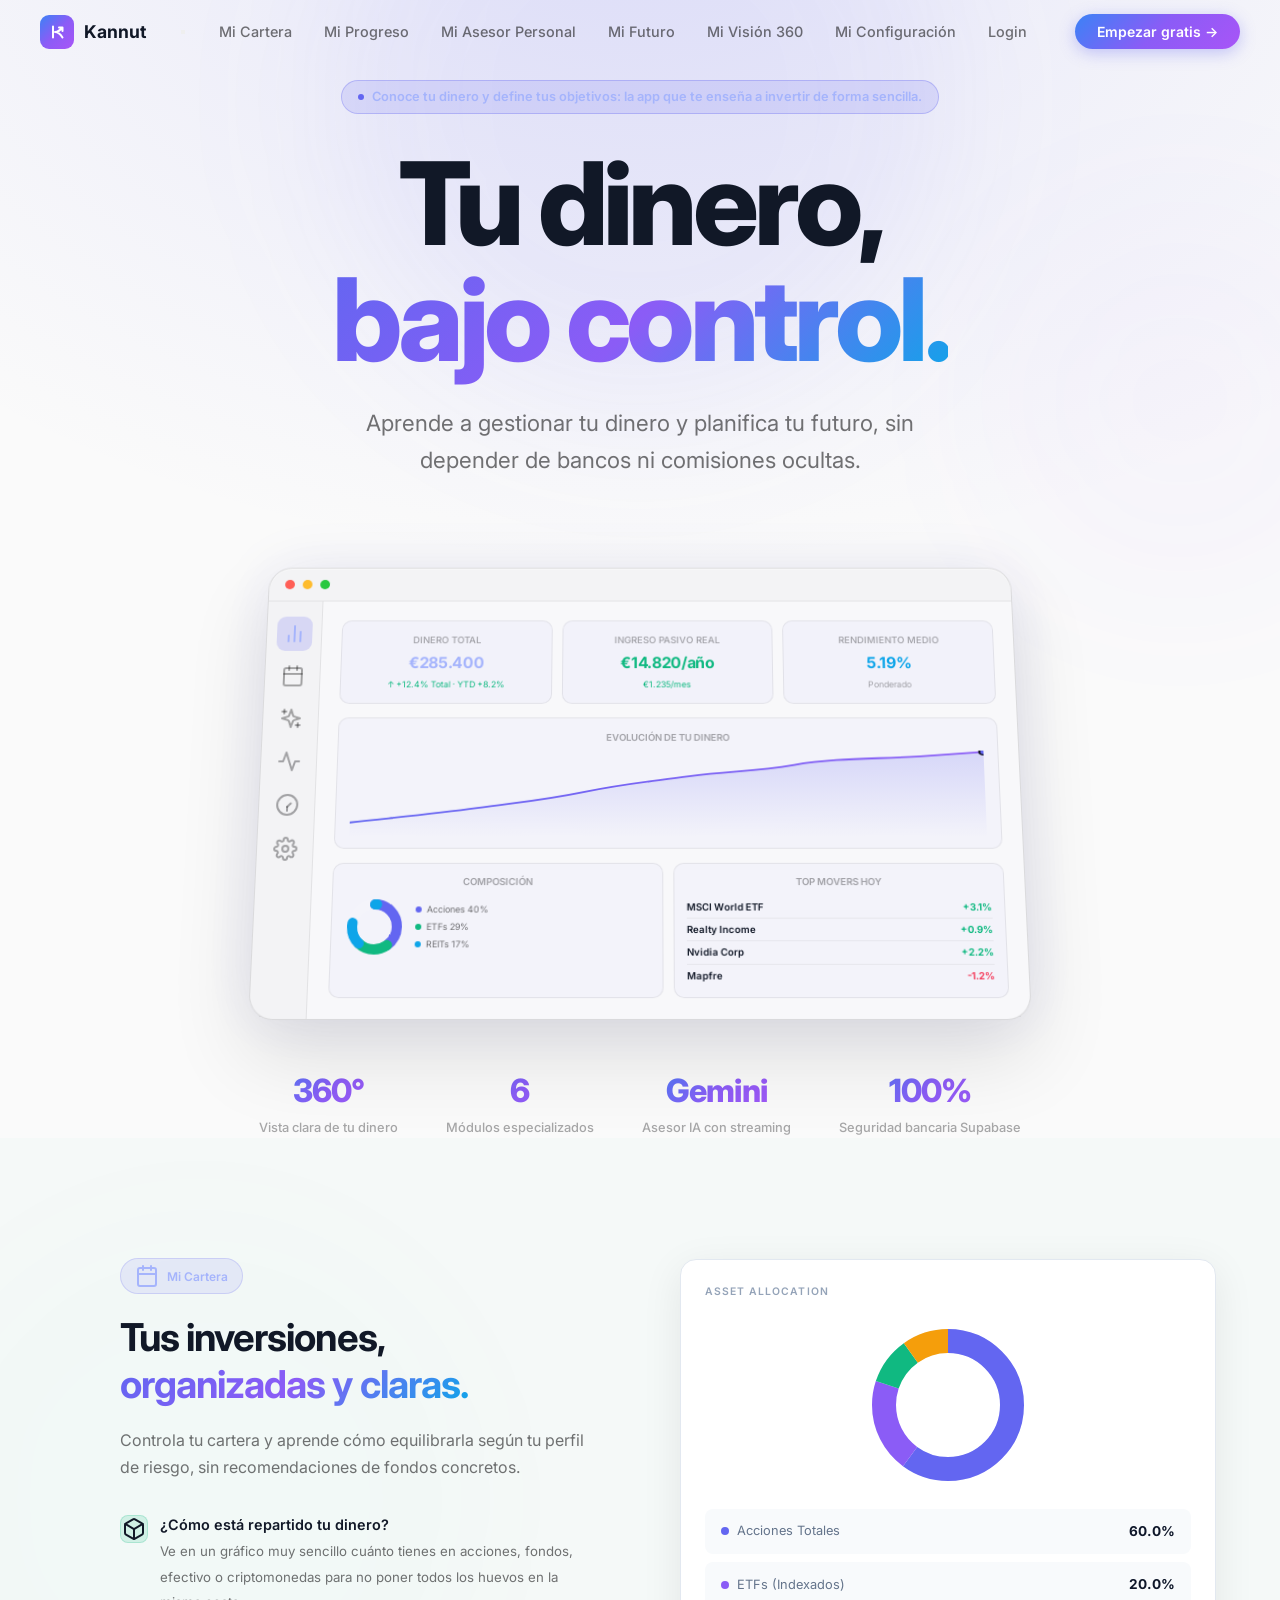
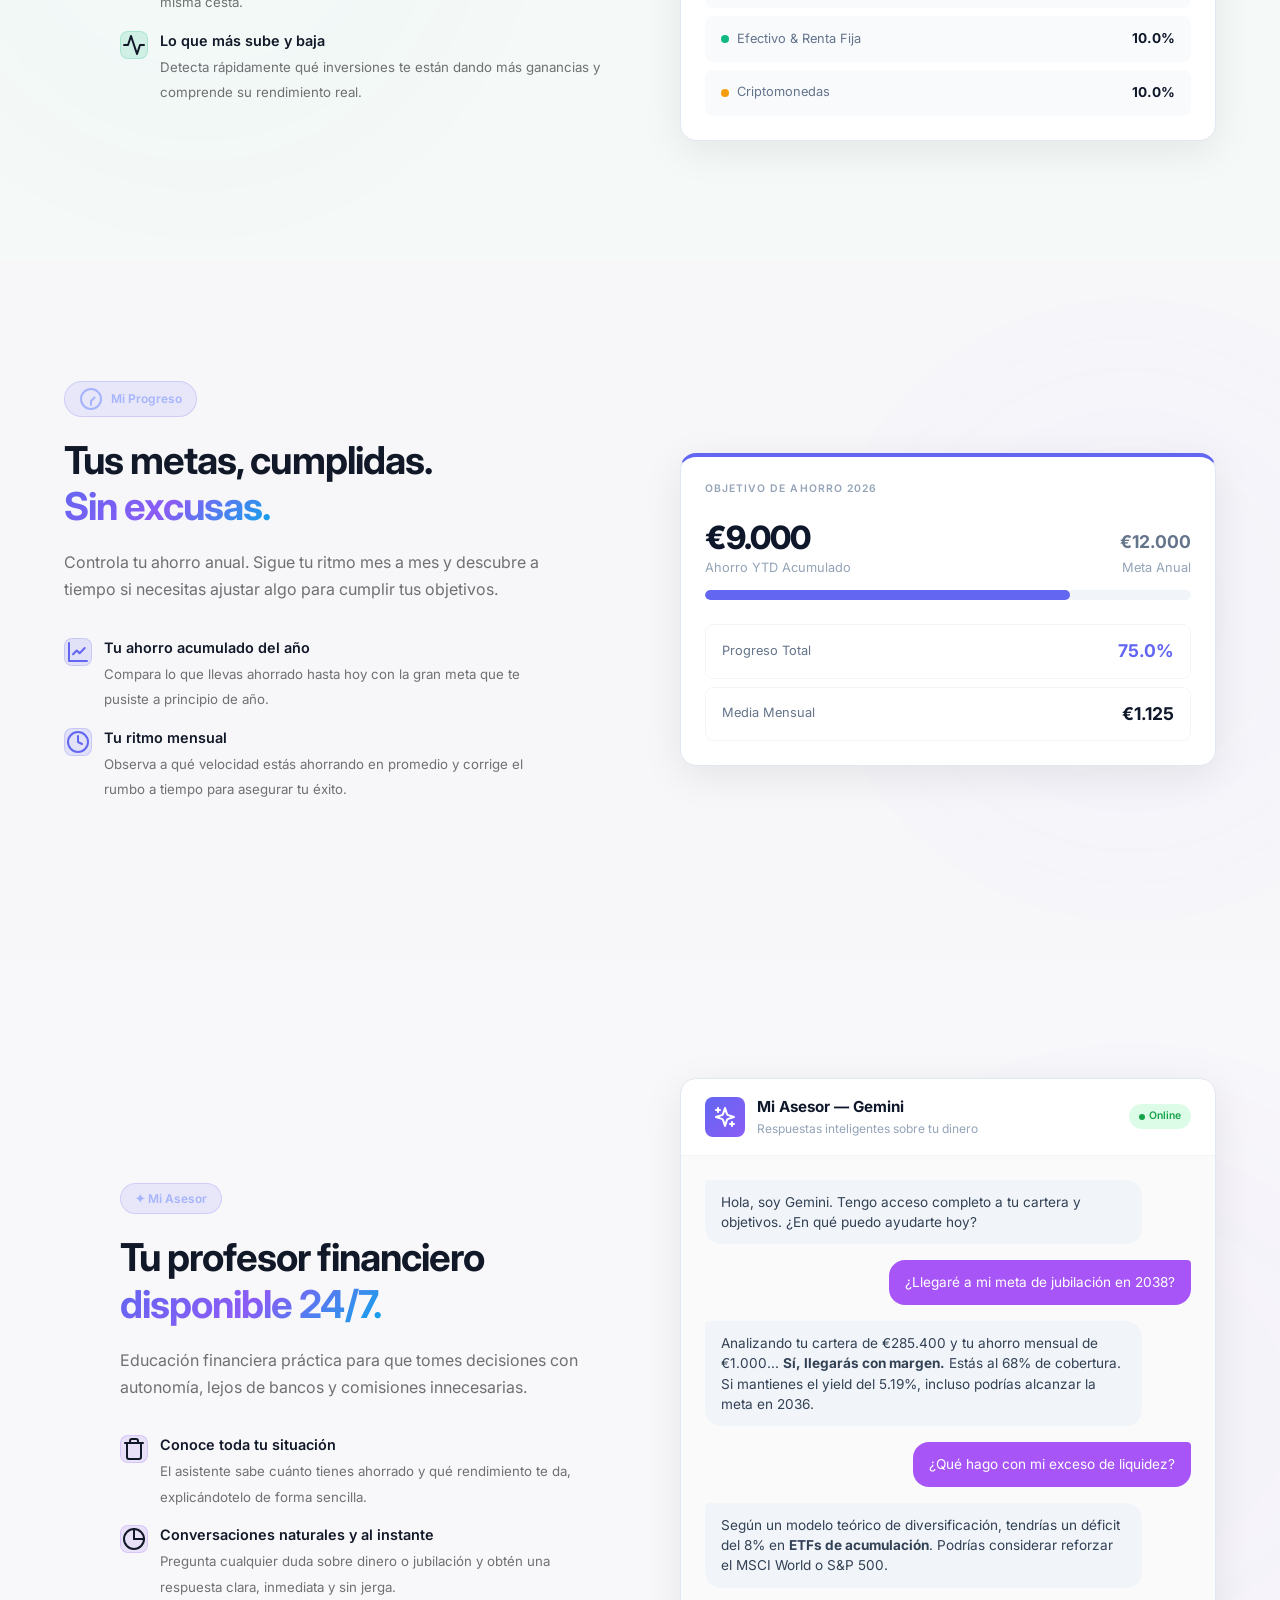
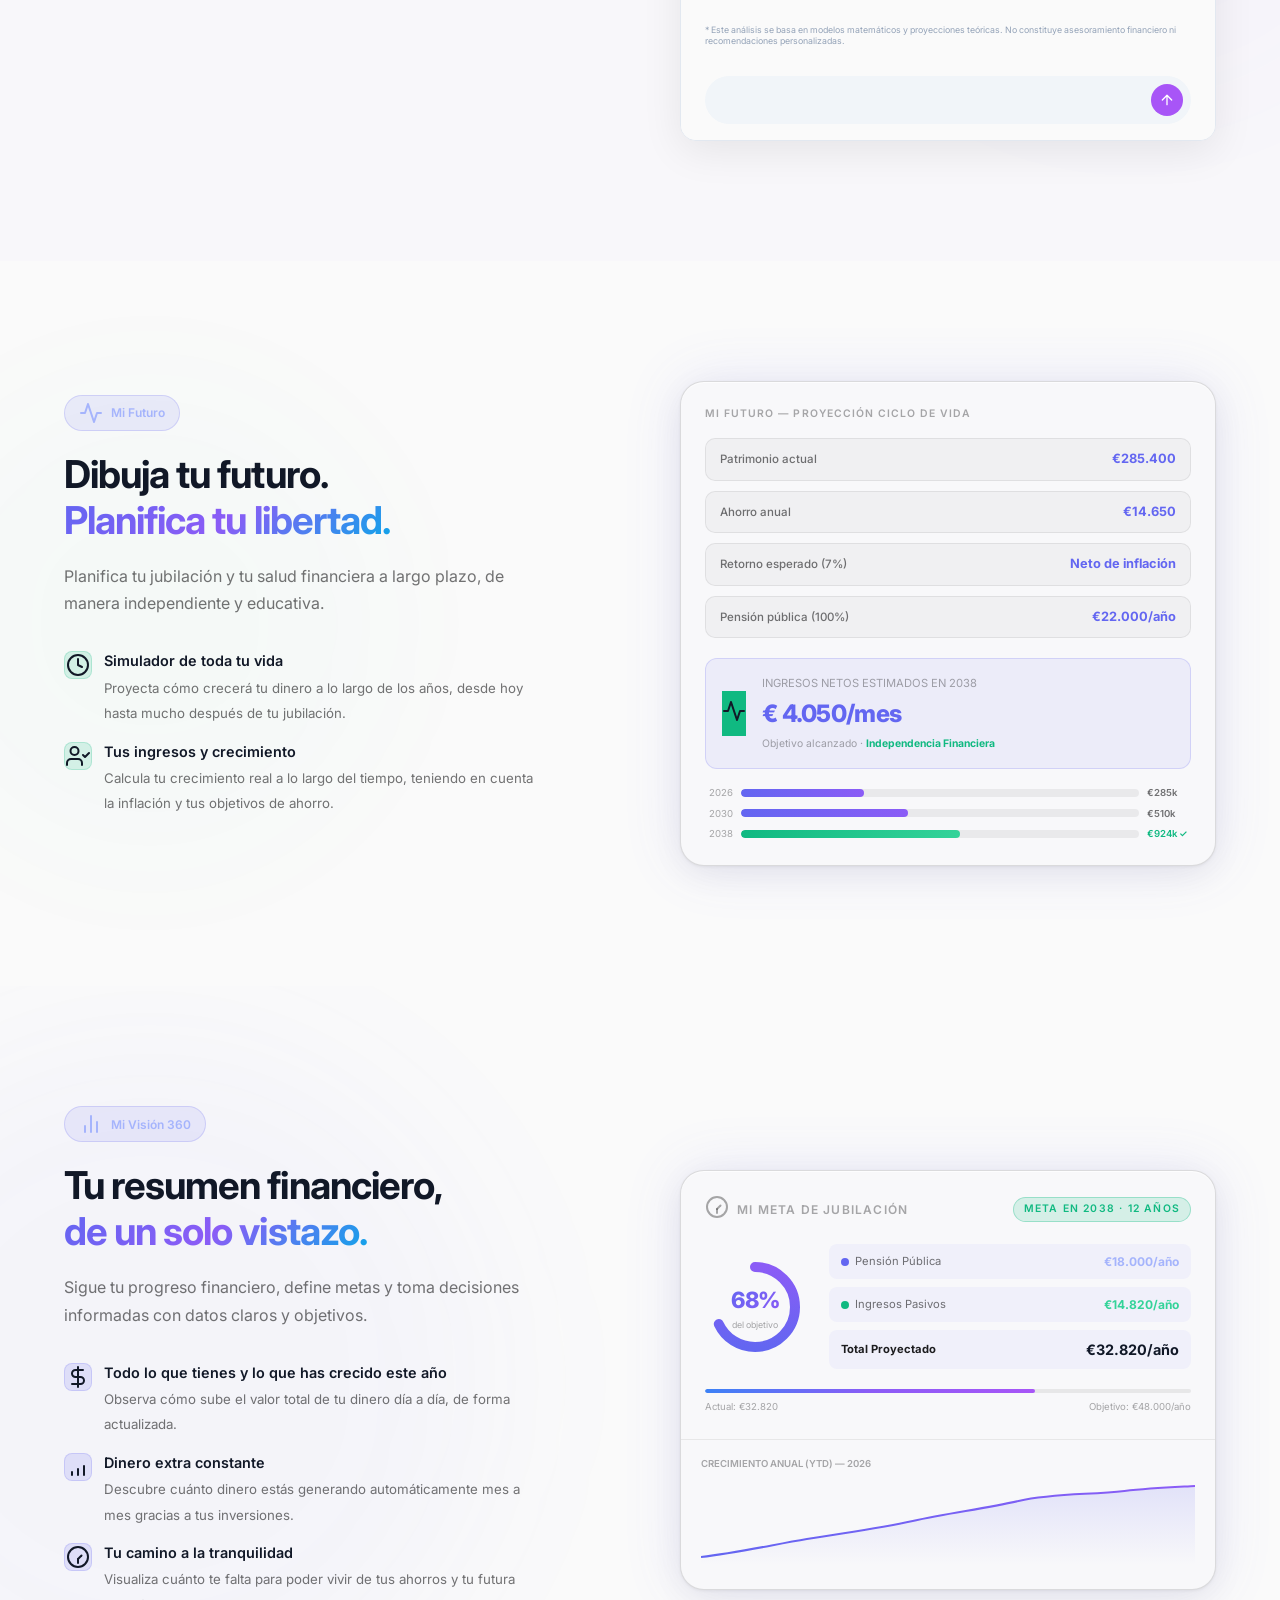
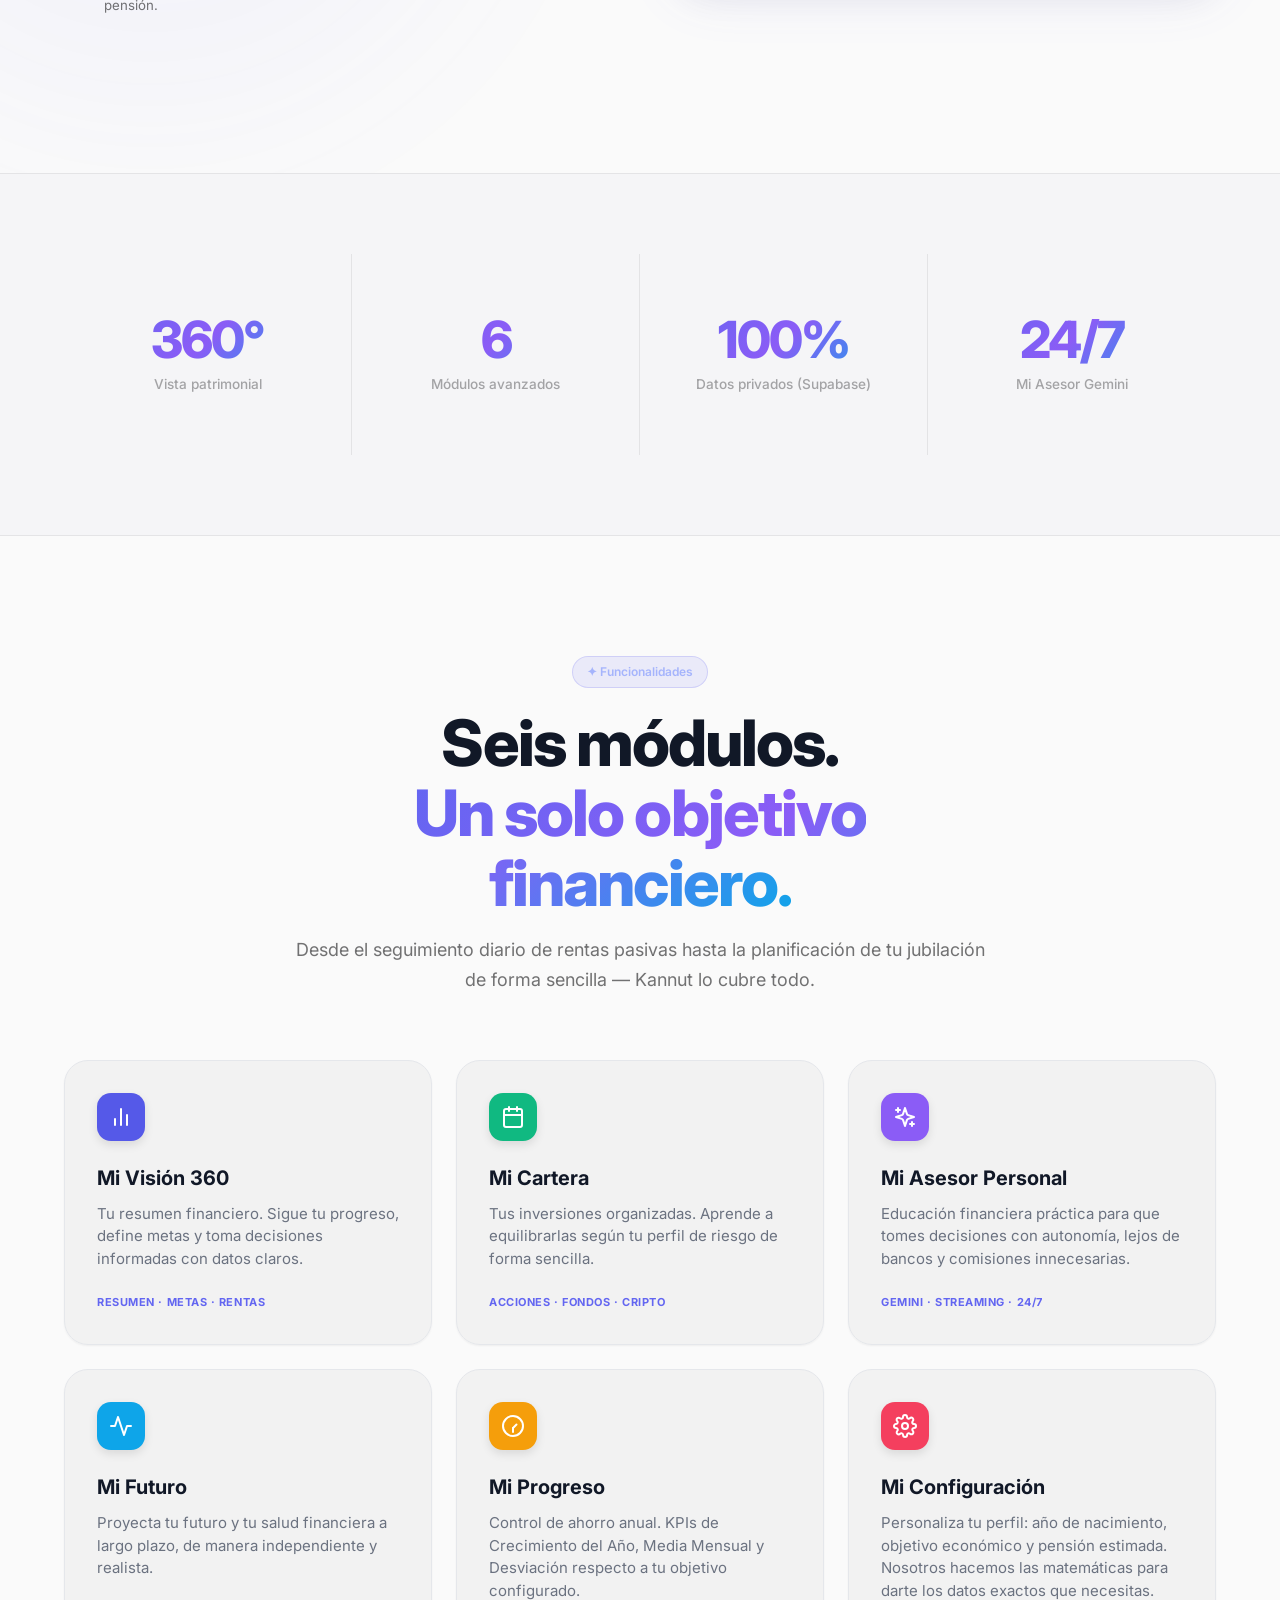
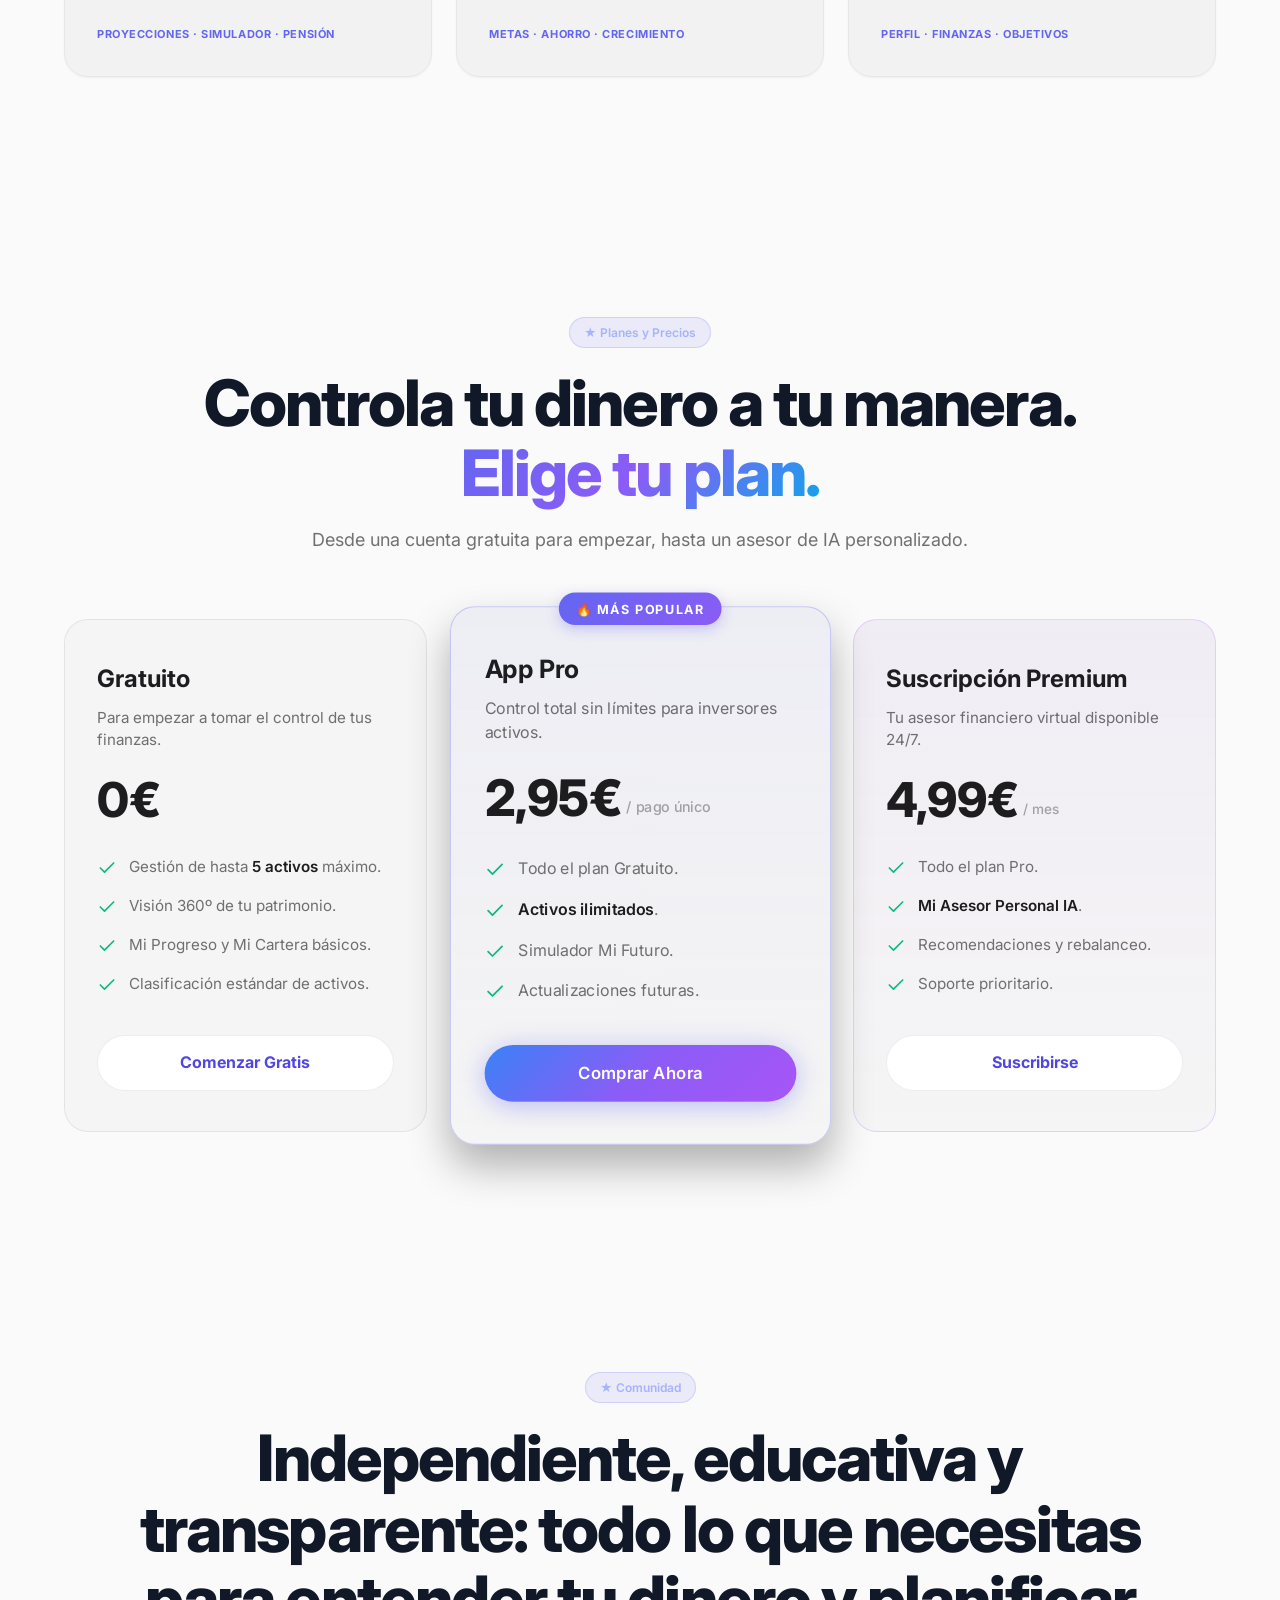
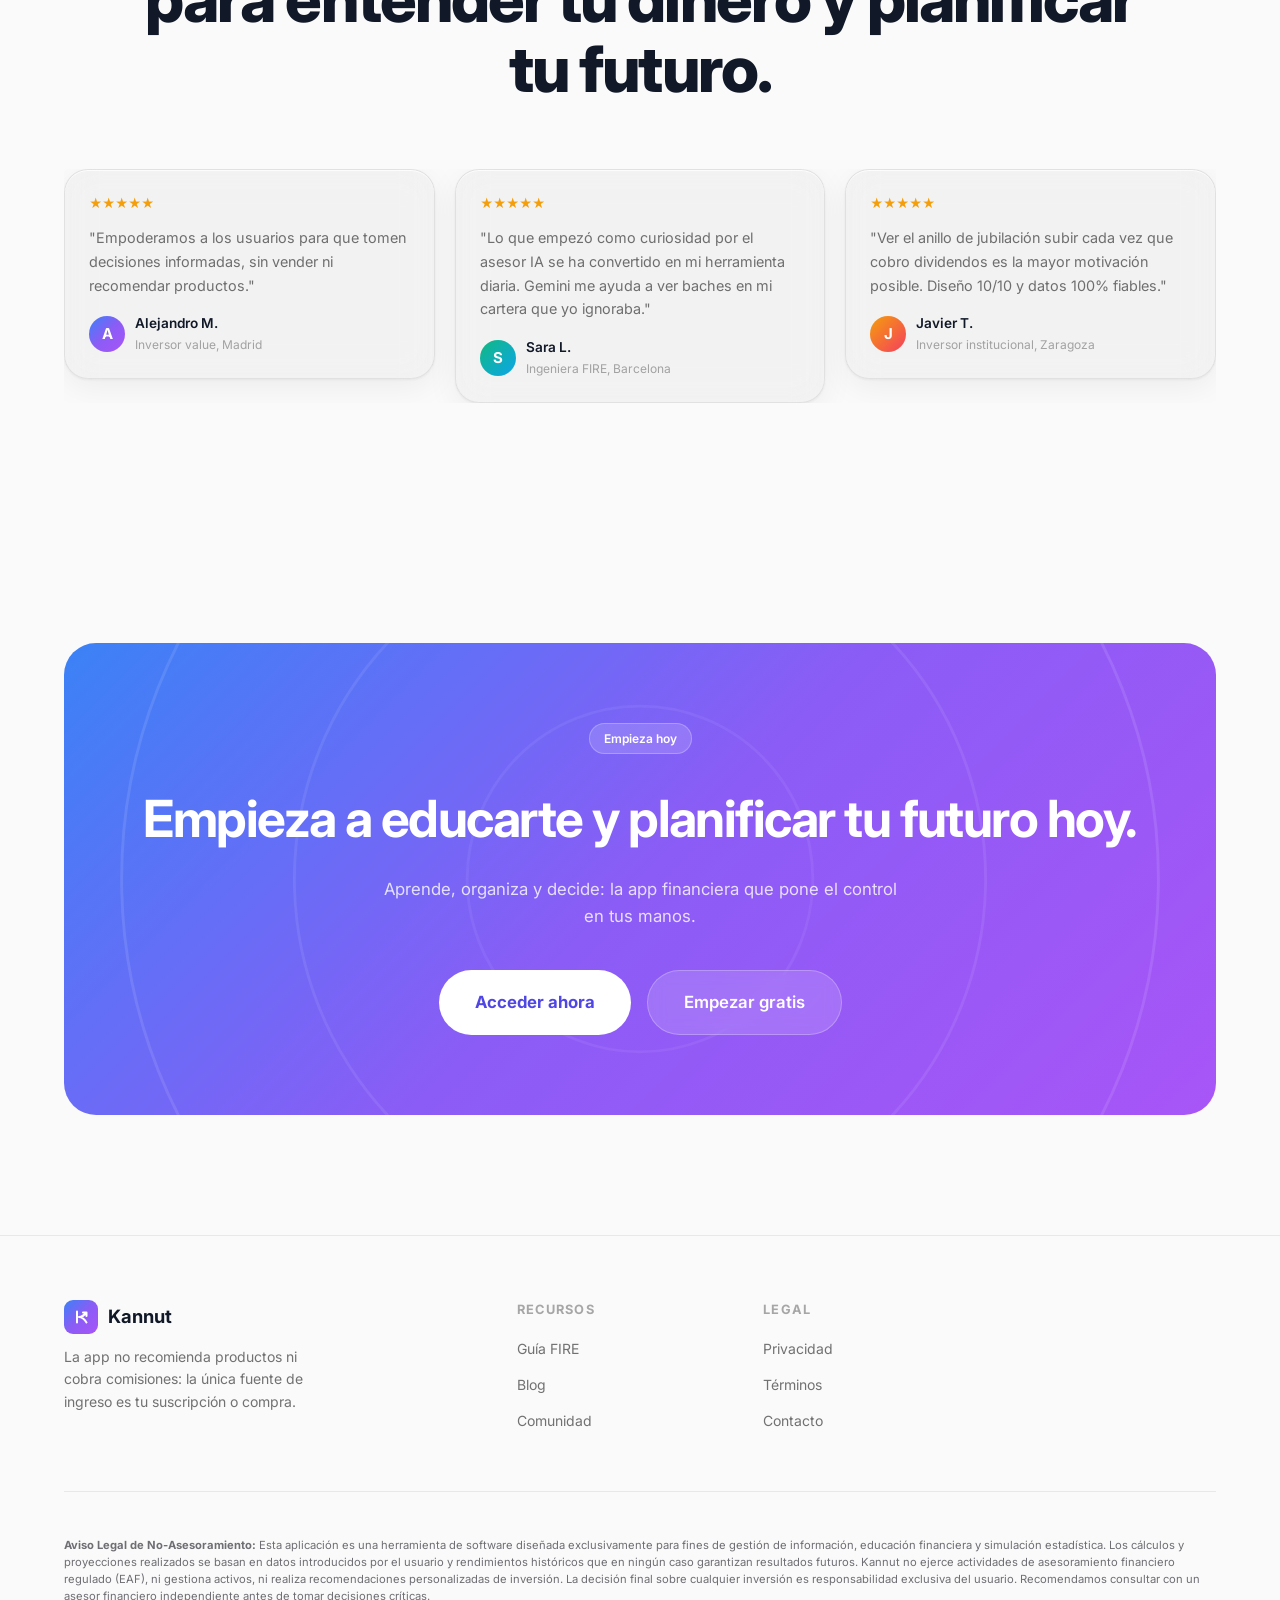
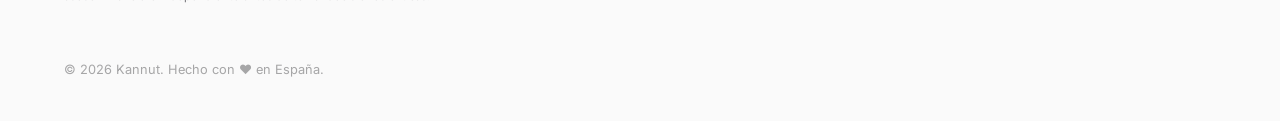
==== index.html @ f58420b9 "feat: Add dedicated privacy and terms pages, update footer links, and enhance social sharing with Op" ====
<!DOCTYPE html>
<html lang="es">

<head>
    <meta charset="UTF-8" />
    <meta name="viewport" content="width=device-width, initial-scale=1.0" />
    <title>Kannut — Tu camino a la independencia financiera</title>
    <meta name="description"
        content="Kannut: la app inteligente que te ayuda a gestionar tu cartera, proyectar tu jubilación y alcanzar la independencia financiera. Con asesor IA integrado." />
    <meta property="og:title" content="Kannut — Independencia financiera inteligente" />
    <meta property="og:description"
        content="Dashboard en tiempo real, asesor IA Gemini, simulador de ciclo de vida y mucho más." />
    <meta property="og:image" content="https://www.kannut.com/og-image.png" />
    <meta property="og:image:width" content="1200" />
    <meta property="og:image:height" content="630" />
    <meta property="og:url" content="https://www.kannut.com/" />
    <meta property="og:type" content="website" />
    <meta name="twitter:card" content="summary_large_image" />
    <meta name="twitter:image" content="https://www.kannut.com/og-image.png" />
    <link rel="canonical" href="https://www.kannut.com/" />
    <link rel="stylesheet" href="design-system.css" />
    <link rel="stylesheet" href="styles.css" />
    <!-- Favicon emoji fallback -->
    <link rel="icon"
        href="data:image/svg+xml,<svg xmlns='http://www.w3.org/2000/svg' viewBox='0 0 100 100'><defs><linearGradient id='g' x1='100%25' y1='0%25' x2='0%25' y2='100%25'><stop offset='0%25' style='stop-color:%233b82f6;stop-opacity:1' /><stop offset='100%25' style='stop-color:%23a855f7;stop-opacity:1' /></linearGradient></defs><rect width='100' height='100' rx='30' fill='url(%23g)'/><path d='M38 28v44 M44 50c5 0 10-2 18-18 M44 50c5 0 12 5 22 22 M52 32h10v10' stroke='white' stroke-width='9' stroke-linecap='round' stroke-linejoin='round' fill='none'/></svg>" />
</head>

<body class="ds-applied">

    <!-- ════════════════════════════════════════
     NAVIGATION
  ════════════════════════════════════════ -->
    <nav id="navbar">
        <div class="nav-inner">
            <a href="#" class="nav-logo">
                <div class="nav-logo-icon"><svg class="ds-svg" viewBox="0 0 24 24" fill="none" stroke="white"
                        stroke-width="2.8" stroke-linecap="round" stroke-linejoin="round">
                        <path d="M8 6.5v11 M10 12c2.5 0 5-1.5 7.5-4.5 M10 12c2.5 0 5 1.5 7.5 5.5 M14 7.5h3.5v3.5" />
                    </svg></div>
                Kannut
            </a>
            <button class="mobile-nav-toggle" aria-label="Abrir menú de navegación">
                <span class="hamburger-line"></span>
                <span class="hamburger-line"></span>
                <span class="hamburger-line"></span>
            </button>
            <ul class="nav-links">
                <li><a href="#cartera-spotlight">Mi Cartera</a></li>
                <li><a href="#progreso-spotlight">Mi Progreso</a></li>
                <li><a href="#ai-advisor">Mi Asesor Personal</a></li>
                <li><a href="#simulator">Mi Futuro</a></li>
                <li><a href="#dashboard">Mi Visi&oacute;n 360</a></li>
                <li><a href="#features">Mi Configuraci&oacute;n</a></li>
                <li><a href="https://app.kannut.com/auth" class="nav-login">Login</a></li>
                <li><a href="https://app.kannut.com/auth?mode=signup" class="nav-cta">Empezar gratis &rarr;</a></li>
            </ul>
        </div>
    </nav>


    <!-- ════════════════════════════════════════
     HERO
  ════════════════════════════════════════ -->
    <section id="hero">
        <div class="hero-bg"></div>
        <!-- Glow orbs -->
        <div class="bg-glow glow-indigo" style="width:600px;height:600px;top:-200px;left:calc(50% - 300px);"></div>
        <div class="bg-glow glow-violet" style="width:400px;height:400px;top:200px;right:-100px;opacity:0.6;"></div>

        <div class="container">
            <div class="hero-content">
                <div class="hero-badge">
                    <span class="hero-badge-dot"></span>
                    Conoce tu dinero y define tus objetivos: la app que te enseña a invertir de forma sencilla.
                </div>

                <h1 class="hero-title">
                    Tu dinero,<br />
                    <span class="gradient-text">bajo control.</span>
                </h1>

                <p class="hero-subtitle">Aprende a gestionar tu dinero y planifica tu futuro, sin depender de bancos ni
                    comisiones ocultas.</p>


                <!-- Animated Dashboard Mockup -->
                <div class="dashboard-mockup reveal">
                    <div class="mockup-frame">
                        <div class="mockup-titlebar">
                            <span class="mockup-dot red"></span>
                            <span class="mockup-dot yellow"></span>
                            <span class="mockup-dot green"></span>
                        </div>
                        <div class="mockup-body">
                            <!-- Sidebar -->
                            <div class="mockup-sidebar">
                                <div class="sidebar-icon active"><svg class="ds-svg" viewBox="0 0 24 24">
                                        <path d="M18 20V10M12 20V4M6 20v-6"></path>
                                    </svg></div>
                                <div class="sidebar-icon"><svg class="ds-svg" viewBox="0 0 24 24">
                                        <rect x="3" y="4" width="18" height="18" rx="2" ry="2"></rect>
                                        <line x1="16" y1="2" x2="16" y2="6"></line>
                                        <line x1="8" y1="2" x2="8" y2="6"></line>
                                        <line x1="3" y1="10" x2="21" y2="10"></line>
                                    </svg></div>
                                <div class="sidebar-icon"><svg class="ds-svg" xmlns="http://www.w3.org/2000/svg"
                                        width="24" height="24" viewBox="0 0 24 24" fill="none" stroke="currentColor"
                                        stroke-width="2" stroke-linecap="round" stroke-linejoin="round"
                                        class="lucide lucide-sparkles">
                                        <path
                                            d="m12 3-1.912 5.813a2 2 0 0 1-1.275 1.275L3 12l5.813 1.912a2 2 0 0 1 1.275 1.275L12 21l1.912-5.813a2 2 0 0 1 1.275-1.275L21 12l-5.813-1.912a2 2 0 0 1-1.275-1.275L12 3Z" />
                                        <path d="M5 3v4" />
                                        <path d="M19 17v4" />
                                        <path d="M3 5h4" />
                                        <path d="M17 19h4" />
                                    </svg></div>
                                <div class="sidebar-icon"><svg class="ds-svg" viewBox="0 0 24 24">
                                        <polyline points="22 12 18 12 15 21 9 3 6 12 2 12"></polyline>
                                    </svg></div>
                                <div class="sidebar-icon"><svg class="ds-svg" viewBox="0 0 24 24">
                                        <path d="M12 14v4"></path>
                                        <path d="M12 2A10 10 0 0 1 22 12A10 10 0 0 1 2 12A10 10 0 0 1 12 2Z"></path>
                                        <path d="M12 14L15.5 10.5"></path>
                                    </svg></div>
                                <div class="sidebar-icon"><svg class="ds-svg" viewBox="0 0 24 24">
                                        <circle cx="12" cy="12" r="3"></circle>
                                        <path
                                            d="M19.4 15a1.65 1.65 0 0 0 .33 1.82l.06.06a2 2 0 0 1 0 2.83 2 2 0 0 1-2.83 0l-.06-.06a1.65 1.65 0 0 0-1.82-.33 1.65 1.65 0 0 0-1 1.51V21a2 2 0 0 1-2 2 2 2 0 0 1-2-2v-.09A1.65 1.65 0 0 0 9 19.4a1.65 1.65 0 0 0-1.82.33l-.06.06a2 2 0 0 1-2.83 0 2 2 0 0 1 0-2.83l.06-.06a1.65 1.65 0 0 0 .33-1.82 1.65 1.65 0 0 0-1.51-1H3a2 2 0 0 1-2-2 2 2 0 0 1 2-2h.09A1.65 1.65 0 0 0 4.6 9a1.65 1.65 0 0 0-.33-1.82l-.06-.06a2 2 0 0 1 0-2.83 2 2 0 0 1 2.83 0l.06.06a1.65 1.65 0 0 0 1.82.33H9a1.65 1.65 0 0 0 1-1.51V3a2 2 0 0 1 2-2 2 2 0 0 1 2 2v.09a1.65 1.65 0 0 0 1 1.51 1.65 1.65 0 0 0 1.82-.33l.06-.06a2 2 0 0 1 2.83 0 2 2 0 0 1 0 2.83l-.06.06a1.65 1.65 0 0 0-.33 1.82V9a1.65 1.65 0 0 0 1.51 1H21a2 2 0 0 1 2 2 2 2 0 0 1-2 2h-.09a1.65 1.65 0 0 0-1.51 1z">
                                        </path>
                                    </svg></div>
                            </div>
                            <!-- Main -->
                            <div class="mockup-main">
                                <!-- KPI Row -->
                                <div class="m-kpi-row">
                                    <div class="m-kpi">
                                        <div class="m-kpi-label">DINERO TOTAL</div>
                                        <div class="m-kpi-value indigo">€285.400</div>
                                        <div class="m-kpi-trend">↑ +12.4% Total · YTD +8.2%</div>
                                    </div>
                                    <div class="m-kpi">
                                        <div class="m-kpi-label">INGRESO PASIVO REAL</div>
                                        <div class="m-kpi-value green">€14.820/año</div>
                                        <div class="m-kpi-trend" style="color:#10b981;">€1.235/mes</div>
                                    </div>
                                    <div class="m-kpi">
                                        <div class="m-kpi-label">RENDIMIENTO MEDIO</div>
                                        <div class="m-kpi-value" style="color:#0ea5e9;">5.19%</div>
                                        <div class="m-kpi-trend" style="color:var(--text-tertiary);">Ponderado</div>
                                    </div>
                                </div>

                                <!-- Chart -->
                                <div class="m-chart-area">
                                    <div class="m-chart-label">EVOLUCIÓN DE TU DINERO</div>
                                    <svg class="m-chart-svg" viewBox="0 0 600 120" xmlns="http://www.w3.org/2000/svg"
                                        preserveAspectRatio="none">
                                        <defs>
                                            <linearGradient id="lineGradient" x1="0" y1="0" x2="1" y2="0">
                                                <stop offset="0%" stop-color="#6366f1" />
                                                <stop offset="100%" stop-color="#8b5cf6" />
                                            </linearGradient>
                                            <linearGradient id="areaGradient" x1="0" y1="0" x2="0" y2="1">
                                                <stop offset="0%" stop-color="#6366f1" stop-opacity="0.2" />
                                                <stop offset="100%" stop-color="#6366f1" stop-opacity="0" />
                                            </linearGradient>
                                        </defs>
                                        <path class="chart-area"
                                            d="M0,100 C50,92 80,88 120,80 C160,72 180,70 220,58 C260,46 280,44 320,36 C360,28 380,30 420,20 C460,10 500,12 540,8 C560,6 580,4 600,2 L600,120 L0,120 Z" />
                                        <path class="chart-line"
                                            d="M0,100 C50,92 80,88 120,80 C160,72 180,70 220,58 C260,46 280,44 320,36 C360,28 380,30 420,20 C460,10 500,12 540,8 C560,6 580,4 600,2" />
                                        <circle class="chart-dot" cx="600" cy="2" r="4" />
                                    </svg>
                                </div>

                                <!-- Bottom Row -->
                                <div class="m-bottom-row">
                                    <!-- Donut -->
                                    <div class="m-donut-card">
                                        <div class="m-card-title">COMPOSICIÓN</div>
                                        <div class="m-donut-inner">
                                            <svg class="m-donut-svg" viewBox="0 0 60 60">
                                                <circle cx="30" cy="30" r="22" fill="none"
                                                    stroke="rgba(255,255,255,0.05)" stroke-width="10" />
                                                <circle cx="30" cy="30" r="22" fill="none" stroke="#6366f1"
                                                    stroke-width="10" stroke-dasharray="55 83" stroke-linecap="round"
                                                    transform="rotate(-90 30 30)" />
                                                <circle cx="30" cy="30" r="22" fill="none" stroke="#10b981"
                                                    stroke-width="10" stroke-dasharray="30 83" stroke-linecap="round"
                                                    stroke-dashoffset="-55" transform="rotate(-90 30 30)" />
                                                <circle cx="30" cy="30" r="22" fill="none" stroke="#0ea5e9"
                                                    stroke-width="10" stroke-dasharray="22 83" stroke-linecap="round"
                                                    stroke-dashoffset="-85" transform="rotate(-90 30 30)" />
                                            </svg>
                                            <div class="m-donut-legend">
                                                <div class="m-legend-item"><span class="m-legend-dot"
                                                        style="background:#6366f1"></span>Acciones
                                                    40%</div>
                                                <div class="m-legend-item"><span class="m-legend-dot"
                                                        style="background:#10b981"></span>ETFs 29%
                                                </div>
                                                <div class="m-legend-item"><span class="m-legend-dot"
                                                        style="background:#0ea5e9"></span>REITs
                                                    17%</div>
                                            </div>
                                        </div>
                                    </div>
                                    <!-- Top Movers -->
                                    <div class="m-movers-card">
                                        <div class="m-card-title">TOP MOVERS HOY</div>
                                        <div class="m-mover-row"><span class="m-mover-name">MSCI World ETF</span><span
                                                class="m-mover-pct up">+2.4%</span></div>
                                        <div class="m-mover-row"><span class="m-mover-name">Realty Income</span><span
                                                class="m-mover-pct up">+1.8%</span></div>
                                        <div class="m-mover-row"><span class="m-mover-name">Nvidia Corp</span><span
                                                class="m-mover-pct up">+1.2%</span></div>
                                        <div class="m-mover-row"><span class="m-mover-name">Mapfre</span><span
                                                class="m-mover-pct down">-0.6%</span></div>
                                    </div>
                                </div>

                            </div>
                        </div>
                    </div>
                </div>

                <!-- Hero Stats -->
                <div class="hero-stats reveal reveal-delay-1">
                    <div class="hero-stat">
                        <div class="hero-stat-value" data-target="360" data-suffix="°">0°</div>
                        <div class="hero-stat-label">Vista clara de tu dinero</div>
                    </div>
                    <div class="hero-stat">
                        <div class="hero-stat-value" data-target="6" data-suffix="">0</div>
                        <div class="hero-stat-label">Módulos especializados</div>
                    </div>
                    <div class="hero-stat">
                        <div class="hero-stat-value" data-suffix="">Gemini</div>
                        <div class="hero-stat-label">Asesor IA con streaming</div>
                    </div>
                    <div class="hero-stat">
                        <div class="hero-stat-value" data-suffix="">100%</div>
                        <div class="hero-stat-label">Seguridad bancaria Supabase</div>
                    </div>
                </div>

            </div>
        </div>
    </section>


    <!-- ════════════════════════════════════════
     SPOTLIGHT 1.5: MI CARTERA
  ════════════════════════════════════════ -->
    <section id="cartera-spotlight" class="section spotlight" style="background:rgba(16,185,129,0.02)">
        <div class="bg-glow glow-emerald"
            style="width:600px;height:600px;top:50%;left:-100px;transform:translateY(-50%);opacity:0.3;"></div>
        <div class="container">
            <div class="spotlight-grid reverse">

                <!-- UI Panel: Asset Allocation -->
                <div class="ui-panel reveal reveal-delay-2"
                    style="background:#ffffff; border-radius:16px; box-shadow:0 10px 40px rgba(0,0,0,0.08); padding:24px; color:#1e293b; border:1px solid #e2e8f0; position:relative; overflow:hidden;">
                    <div
                        style="font-size:0.65rem;color:#94a3b8;font-weight:600;text-transform:uppercase;letter-spacing:0.1em;margin-bottom:24px;">
                        ASSET ALLOCATION</div>

                    <div style="display:flex; justify-content:center; margin-bottom:24px;">
                        <svg viewBox="0 0 100 100" width="160" height="160">
                            <circle cx="50" cy="50" r="40" fill="none" stroke="#f1f5f9" stroke-width="15" />
                            <circle cx="50" cy="50" r="40" fill="none" stroke="#6366f1" stroke-width="15"
                                stroke-dasharray="150.8 251.2" stroke-dashoffset="0" transform="rotate(-90 50 50)" />
                            <circle cx="50" cy="50" r="40" fill="none" stroke="#8b5cf6" stroke-width="15"
                                stroke-dasharray="50.24 251.2" stroke-dashoffset="-150.8"
                                transform="rotate(-90 50 50)" />
                            <circle cx="50" cy="50" r="40" fill="none" stroke="#10b981" stroke-width="15"
                                stroke-dasharray="25.12 251.2" stroke-dashoffset="-201.04"
                                transform="rotate(-90 50 50)" />
                            <circle cx="50" cy="50" r="40" fill="none" stroke="#f59e0b" stroke-width="15"
                                stroke-dasharray="25.12 251.2" stroke-dashoffset="-226.16"
                                transform="rotate(-90 50 50)" />
                        </svg>
                    </div>

                    <div style="display:flex; flex-direction:column; gap:8px;">
                        <div
                            style="display:flex; justify-content:space-between; align-items:center; background:#f8fafc; padding:12px 16px; border-radius:8px;">
                            <div style="display:flex; align-items:center; gap:8px; font-size:0.8rem; color:#64748b;">
                                <span
                                    style="width:8px; height:8px; border-radius:50%; background:#6366f1;"></span>Acciones
                                Totales
                            </div>
                            <div style="font-size:0.85rem; font-weight:700; color:#0f172a;">60.0%</div>
                        </div>
                        <div
                            style="display:flex; justify-content:space-between; align-items:center; background:#f8fafc; padding:12px 16px; border-radius:8px;">
                            <div style="display:flex; align-items:center; gap:8px; font-size:0.8rem; color:#64748b;">
                                <span style="width:8px; height:8px; border-radius:50%; background:#8b5cf6;"></span>ETFs
                                (Indexados)
                            </div>
                            <div style="font-size:0.85rem; font-weight:700; color:#0f172a;">20.0%</div>
                        </div>
                        <div
                            style="display:flex; justify-content:space-between; align-items:center; background:#f8fafc; padding:12px 16px; border-radius:8px;">
                            <div style="display:flex; align-items:center; gap:8px; font-size:0.8rem; color:#64748b;">
                                <span
                                    style="width:8px; height:8px; border-radius:50%; background:#10b981;"></span>Efectivo
                                & Renta Fija
                            </div>
                            <div style="font-size:0.85rem; font-weight:700; color:#0f172a;">10.0%</div>
                        </div>
                        <div
                            style="display:flex; justify-content:space-between; align-items:center; background:#f8fafc; padding:12px 16px; border-radius:8px;">
                            <div style="display:flex; align-items:center; gap:8px; font-size:0.8rem; color:#64748b;">
                                <span
                                    style="width:8px; height:8px; border-radius:50%; background:#f59e0b;"></span>Criptomonedas
                            </div>
                            <div style="font-size:0.85rem; font-weight:700; color:#0f172a;">10.0%</div>
                        </div>
                    </div>
                </div>

                <!-- Text -->
                <div class="spotlight-text reveal">
                    <div class="section-tag"><svg class="ds-svg" viewBox="0 0 24 24">
                            <rect x="3" y="4" width="18" height="18" rx="2" ry="2"></rect>
                            <line x1="16" y1="2" x2="16" y2="6"></line>
                            <line x1="8" y1="2" x2="8" y2="6"></line>
                            <line x1="3" y1="10" x2="21" y2="10"></line>
                        </svg> Mi Cartera</div>
                    <h2 class="display-md">Tus inversiones,<br />
                        <span class="gradient-text">organizadas y claras.</span>
                    </h2>
                    <p class="body-md" style="margin-bottom:32px;">Controla tu cartera y aprende cómo equilibrarla según
                        tu perfil de riesgo, sin recomendaciones de fondos concretos.</p>

                    <div class="spotlight-bullets">
                        <div class="bullet-item">
                            <div class="bullet-icon"
                                style="background:rgba(16,185,129,0.15);border-color:rgba(16,185,129,0.2);">
                                <svg class="ds-svg" viewBox="0 0 24 24">
                                    <path
                                        d="M21 16V8a2 2 0 0 0-1-1.73l-7-4a2 2 0 0 0-2 0l-7 4A2 2 0 0 0 3 8v8a2 2 0 0 0 1 1.73l7 4a2 2 0 0 0 2 0l7-4A2 2 0 0 0 21 16z">
                                    </path>
                                    <polyline points="3.27 6.96 12 12.01 20.73 6.96"></polyline>
                                    <line x1="12" y1="22.08" x2="12" y2="12"></line>
                                </svg>
                            </div>
                            <div>
                                <strong>¿Cómo está repartido tu dinero?</strong>
                                <span>Ve en un gráfico muy sencillo cuánto tienes en acciones, fondos, efectivo o
                                    criptomonedas para no poner todos los huevos en la misma cesta.</span>
                            </div>
                        </div>
                        <div class="bullet-item">
                            <div class="bullet-icon"
                                style="background:rgba(16,185,129,0.15);border-color:rgba(16,185,129,0.2);">
                                <svg class="ds-svg" viewBox="0 0 24 24">
                                    <polyline points="22 12 18 12 15 21 9 3 6 12 2 12"></polyline>
                                </svg>
                            </div>
                            <div>
                                <strong>Lo que más sube y baja</strong>
                                <span>Detecta rápidamente qué inversiones te están dando más ganancias y comprende su
                                    rendimiento real.</span>
                            </div>
                        </div>
                    </div>
                </div>

            </div>
        </div>
    </section>
    <!-- ════════════════════════════════════════
     SPOTLIGHT 4: MI PROGRESO
  ════════════════════════════════════════ -->
    <section id="progreso-spotlight" class="section spotlight" style="background:rgba(99,102,241,0.02)">
        <div class="bg-glow glow-indigo"
            style="width:500px;height:500px;top:50%;right:-100px;transform:translateY(-50%);opacity:0.3;"></div>
        <div class="container">
            <div class="spotlight-grid">

                <!-- Text -->
                <div class="spotlight-text reveal">
                    <div class="section-tag"><svg class="ds-svg" viewBox="0 0 24 24">
                            <path d="M12 14v4"></path>
                            <path d="M12 2A10 10 0 0 1 22 12A10 10 0 0 1 2 12A10 10 0 0 1 12 2Z"></path>
                            <path d="M12 14L15.5 10.5"></path>
                        </svg> Mi Progreso</div>
                    <h2 class="display-md">Tus metas, cumplidas.<br /><span class="gradient-text">Sin excusas.</span>
                    </h2>
                    <p class="body-md" style="margin-bottom:32px;">Controla tu ahorro anual. Sigue tu ritmo mes a mes y
                        descubre a tiempo si necesitas ajustar algo para cumplir tus objetivos.</p>

                    <div class="spotlight-bullets">
                        <div class="bullet-item">
                            <div class="bullet-icon"
                                style="background:rgba(99,102,241,0.15);border-color:rgba(99,102,241,0.2);">
                                <svg class="ds-svg" viewBox="0 0 24 24" style="color:#6366f1;">
                                    <path d="M3 3v18h18"></path>
                                    <path d="M18.7 8l-5.1 5.2-2.8-2.7L7 14.3"></path>
                                </svg>
                            </div>
                            <div>
                                <strong>Tu ahorro acumulado del año</strong>
                                <span>Compara lo que llevas ahorrado hasta hoy con la gran meta que te pusiste a
                                    principio de año.</span>
                            </div>
                        </div>
                        <div class="bullet-item">
                            <div class="bullet-icon"
                                style="background:rgba(99,102,241,0.15);border-color:rgba(99,102,241,0.2);">
                                <svg class="ds-svg" viewBox="0 0 24 24" style="color:#6366f1;">
                                    <circle cx="12" cy="12" r="10"></circle>
                                    <polyline points="12 6 12 12 16 14"></polyline>
                                </svg>
                            </div>
                            <div>
                                <strong>Tu ritmo mensual</strong>
                                <span>Observa a qué velocidad estás ahorrando en promedio y corrige el rumbo a tiempo
                                    para asegurar tu éxito.</span>
                            </div>
                        </div>
                    </div>
                </div>

                <!-- UI Panel: Progress KPI -->
                <div class="ui-panel reveal reveal-delay-2"
                    style="background:#ffffff; border-radius:16px; box-shadow:0 10px 40px rgba(0,0,0,0.08); padding:24px; border:1px solid #e2e8f0; border-top:4px solid #6366f1; position:relative; overflow:hidden;">
                    <div
                        style="font-size:0.65rem;color:#94a3b8;font-weight:600;text-transform:uppercase;letter-spacing:0.1em;margin-bottom:24px;">
                        OBJETIVO DE AHORRO 2026</div>

                    <div style="display:flex; justify-content:space-between; align-items:flex-end; margin-bottom:12px;">
                        <div>
                            <div
                                style="font-size:2rem; font-weight:800; color:#0f172a; letter-spacing:-0.03em; line-height: 1;">
                                €9.000</div>
                            <div style="font-size:0.8rem; color:#94a3b8; margin-top:4px;">Ahorro YTD Acumulado</div>
                        </div>
                        <div style="text-align:right;">
                            <div style="font-size:1.1rem; font-weight:700; color:#64748b;">€12.000</div>
                            <div style="font-size:0.8rem; color:#94a3b8; margin-top:2px;">Meta Anual</div>
                        </div>
                    </div>

                    <div
                        style="height:10px; background:#f1f5f9; border-radius:5px; margin-bottom:24px; overflow:hidden;">
                        <div style="height:100%; width:75%; background:#6366f1; border-radius:5px;"></div>
                    </div>

                    <div style="display:flex; flex-direction:column; gap:8px;">
                        <div
                            style="display:flex; justify-content:space-between; align-items:center; border:1px solid #f1f5f9; background:#ffffff; padding:12px 16px; border-radius:8px;">
                            <div style="font-size:0.8rem; color:#64748b;">Progreso Total</div>
                            <div style="font-size:1.1rem; font-weight:700; color:#6366f1;">75.0%</div>
                        </div>
                        <div
                            style="display:flex; justify-content:space-between; align-items:center; border:1px solid #f1f5f9; background:#ffffff; padding:12px 16px; border-radius:8px;">
                            <div style="font-size:0.8rem; color:#64748b;">Media Mensual</div>
                            <div style="font-size:1.1rem; font-weight:700; color:#0f172a;">€1.125</div>
                        </div>
                    </div>
                </div>

            </div>
        </div>
    </section>


    <!-- ════════════════════════════════════════
     SPOTLIGHT 2: AI ADVISOR
  ════════════════════════════════════════ -->
    <section id="ai-advisor" class="section spotlight" style="background:rgba(139,92,246,0.02);">
        <div class="bg-glow glow-violet"
            style="width:600px;height:600px;top:50%;right:-150px;transform:translateY(-50%);opacity:0.4;"></div>
        <div class="container">
            <div class="spotlight-grid reverse">
                <!-- UI Panel: AI Chat -->
                <div class="ui-panel ai-panel reveal"
                    style="background:#ffffff; border-radius:16px; box-shadow:0 10px 40px rgba(0,0,0,0.08); padding:0; border:1px solid #e2e8f0; position:relative; overflow:hidden;">
                    <div
                        style="padding:16px 24px; border-bottom:1px solid #f1f5f9; display:flex; align-items:center; gap:12px;">
                        <div
                            style="width:40px; height:40px; border-radius:8px; background:linear-gradient(135deg, #6366f1, #8b5cf6); display:flex; align-items:center; justify-content:center; color:white;">
                            <svg class="ds-svg" xmlns="http://www.w3.org/2000/svg" width="20" height="20"
                                viewBox="0 0 24 24" fill="none" stroke="currentColor" stroke-width="2"
                                stroke-linecap="round" stroke-linejoin="round">
                                <path
                                    d="m12 3-1.912 5.813a2 2 0 0 1-1.275 1.275L3 12l5.813 1.912a2 2 0 0 1 1.275 1.275L12 21l1.912-5.813a2 2 0 0 1 1.275-1.275L21 12l-5.813-1.912a2 2 0 0 1-1.275-1.275L12 3Z" />
                                <path d="M5 3v4" />
                                <path d="M19 17v4" />
                                <path d="M3 5h4" />
                                <path d="M17 19h4" />
                            </svg>
                        </div>
                        <div>
                            <div style="font-weight:700; font-size:0.95rem; color:#0f172a;">Mi Asesor — Gemini</div>
                            <div style="font-size:0.75rem; color:#94a3b8;">Respuestas inteligentes sobre tu dinero</div>
                        </div>
                        <div
                            style="margin-left:auto; font-size:0.65rem; background:#dcfce7; color:#16a34a; padding:4px 10px; border-radius:100px; display:flex; align-items:center; gap:4px; font-weight:600;">
                            <span
                                style="width:6px; height:6px; background:#16a34a; border-radius:50%; display:inline-block;"></span>
                            Online
                        </div>
                    </div>

                    <div
                        style="padding:24px; display:flex; flex-direction:column; gap:16px; background:#fafafa; font-size:0.85rem;">
                        <div
                            style="align-self:flex-start; background:#f1f5f9; color:#334155; padding:12px 16px; border-radius:16px; border-top-left-radius:4px; max-width:90%; line-height:1.5;">
                            Hola, soy Gemini. Tengo acceso completo a tu cartera y objetivos. ¿En qué puedo ayudarte
                            hoy?
                        </div>
                        <div
                            style="align-self:flex-end; background:#a855f7; color:#ffffff; padding:12px 16px; border-radius:16px; border-top-right-radius:4px; max-width:90%; line-height:1.5;">
                            ¿Llegaré a mi meta de jubilación en 2038?
                        </div>
                        <div
                            style="align-self:flex-start; background:#f1f5f9; color:#334155; padding:12px 16px; border-radius:16px; border-top-left-radius:4px; max-width:90%; line-height:1.5;">
                            Analizando tu cartera de €285.400 y tu ahorro mensual de €1.000... <strong>Sí, llegarás con
                                margen.</strong> Estás al 68% de cobertura. Si mantienes el yield del 5.19%, incluso
                            podrías alcanzar la meta en 2036.
                        </div>
                        <div
                            style="align-self:flex-end; background:#a855f7; color:#ffffff; padding:12px 16px; border-radius:16px; border-top-right-radius:4px; max-width:90%; line-height:1.5;">
                            ¿Qué hago con mi exceso de liquidez?
                        </div>
                        <div
                            style="align-self:flex-start; background:#f1f5f9; color:#334155; padding:12px 16px; border-radius:16px; border-top-left-radius:4px; max-width:90%; line-height:1.5;">
                            Según un modelo teórico de diversificación, tendrías un déficit del 8% en <strong>ETFs de
                                acumulación</strong>. Podrías considerar reforzar el MSCI World o S&P 500.
                        </div>
                    </div>

                    <div
                        style="padding:12px 24px; font-size:0.55rem; color:#94a3b8; line-height:1.3; background:#fafafa;">
                        * Este análisis se basa en modelos matemáticos y proyecciones teóricas. No constituye
                        asesoramiento financiero ni recomendaciones personalizadas.
                    </div>

                    <div style="padding:16px 24px; background:#fafafa; border-top:1px solid transparent;">
                        <div
                            style="background:#f1f5f9; border-radius:100px; padding:8px 8px 8px 20px; display:flex; align-items:center; justify-content:space-between;">
                            <span style="color:#94a3b8; font-size:0.85rem;"></span>
                            <div
                                style="width:32px; height:32px; background:#a855f7; border-radius:50%; display:flex; align-items:center; justify-content:center; color:white;">
                                <svg viewBox="0 0 24 24" width="16" height="16" stroke="currentColor" stroke-width="2"
                                    fill="none" stroke-linecap="round" stroke-linejoin="round">
                                    <line x1="12" y1="19" x2="12" y2="5"></line>
                                    <polyline points="5 12 12 5 19 12"></polyline>
                                </svg>
                            </div>
                        </div>
                    </div>
                </div>

                <!-- Text -->
                <div class="spotlight-text reveal reveal-delay-2">
                    <div class="section-tag">✦ Mi Asesor</div>
                    <h2 class="display-md">Tu profesor financiero<br />
                        <span class="gradient-text">disponible 24/7.</span>
                    </h2>
                    <p class="body-md" style="margin-bottom:32px;">Educación financiera práctica para que tomes
                        decisiones con autonomía, lejos de bancos y comisiones innecesarias.</p>

                    <div class="spotlight-bullets">
                        <div class="bullet-item">
                            <div class="bullet-icon"
                                style="background:rgba(139,92,246,0.15);border-color:rgba(139,92,246,0.2);"><svg
                                    class="ds-svg" viewBox="0 0 24 24">
                                    <polyline points="3 6 5 6 21 6"></polyline>
                                    <path
                                        d="M19 6v14a2 2 0 0 1-2 2H7a2 2 0 0 1-2-2V6m3 0V4a2 2 0 0 1 2-2h4a2 2 0 0 1 2 2v2">
                                    </path>
                                </svg></div>
                            <div>
                                <strong>Conoce toda tu situación</strong>
                                <span>El asistente sabe cuánto tienes ahorrado y qué rendimiento te da, explicándotelo
                                    de forma sencilla.</span>
                            </div>
                        </div>
                        <div class="bullet-item">
                            <div class="bullet-icon"
                                style="background:rgba(139,92,246,0.15);border-color:rgba(139,92,246,0.2);"><svg
                                    class="ds-svg" viewBox="0 0 24 24">
                                    <path d="M12 2a10 10 0 1 0 10 10H12V2z"></path>
                                    <path d="M12 2a10 10 0 0 1 10 10h-10V2z"></path>
                                </svg></div>
                            <div>
                                <strong>Conversaciones naturales y al instante</strong>
                                <span>Pregunta cualquier duda sobre dinero o jubilación y obtén una respuesta clara,
                                    inmediata y sin jerga.</span>
                            </div>
                        </div>
                    </div>
                </div>
            </div>
        </div>
    </section>


    <!-- ════════════════════════════════════════
     SPOTLIGHT 3: MI FUTURO
  ════════════════════════════════════════ -->
    <section id="simulator" class="section spotlight">
        <div class="bg-glow glow-emerald"
            style="width:500px;height:500px;top:50%;left:-100px;transform:translateY(-50%);opacity:0.4;"></div>
        <div class="container">
            <div class="spotlight-grid">
                <!-- Text -->
                <div class="spotlight-text reveal">
                    <div class="section-tag"><svg class="ds-svg" viewBox="0 0 24 24">
                            <polyline points="22 12 18 12 15 21 9 3 6 12 2 12"></polyline>
                        </svg> Mi Futuro</div>
                    <h2 class="display-md">Dibuja tu futuro.<br />
                        <span class="gradient-text">Planifica tu libertad.</span>
                    </h2>
                    <p class="body-md" style="margin-bottom:32px;">Planifica tu jubilación y tu salud financiera a largo
                        plazo, de manera independiente y educativa.</p>

                    <div class="spotlight-bullets">
                        <div class="bullet-item">
                            <div class="bullet-icon"
                                style="background:rgba(16,185,129,0.15);border-color:rgba(16,185,129,0.2);"><svg
                                    class="ds-svg" viewBox="0 0 24 24">
                                    <circle cx="12" cy="12" r="10"></circle>
                                    <polyline points="12 6 12 12 16 14"></polyline>
                                </svg></div>
                            <div>
                                <strong>Simulador de toda tu vida</strong>
                                <span>Proyecta cómo crecerá tu dinero a lo largo de los años, desde hoy hasta mucho
                                    después de tu jubilación.</span>
                            </div>
                        </div>
                        <div class="bullet-item">
                            <div class="bullet-icon"
                                style="background:rgba(16,185,129,0.15);border-color:rgba(16,185,129,0.2);"><svg
                                    class="ds-svg" viewBox="0 0 24 24">
                                    <path d="M16 21v-2a4 4 0 0 0-4-4H5a4 4 0 0 0-4 4v2"></path>
                                    <circle cx="8.5" cy="7" r="4"></circle>
                                    <polyline points="17 11 19 13 23 9"></polyline>
                                </svg></div>
                            <div>
                                <strong>Tus ingresos y crecimiento</strong>
                                <span>Calcula tu crecimiento real a lo largo del tiempo, teniendo en cuenta la inflación
                                    y tus objetivos de ahorro.</span>
                            </div>
                        </div>
                    </div>
                </div>

                <!-- UI Panel: Simulator -->
                <div class="ui-panel sim-panel reveal reveal-delay-2">
                    <div
                        style="font-size:0.65rem;color:var(--text-tertiary);font-weight:600;text-transform:uppercase;letter-spacing:0.1em;margin-bottom:16px;">
                        MI FUTURO — PROYECCIÓN CICLO DE VIDA</div>

                    <div class="sim-inputs">
                        <div class="sim-input-row">
                            <span class="sim-input-label">Patrimonio actual</span>
                            <span class="sim-input-val">€285.400</span>
                        </div>
                        <div class="sim-input-row">
                            <span class="sim-input-label">Ahorro anual</span>
                            <span class="sim-input-val">€14.650</span>
                        </div>
                        <div class="sim-input-row">
                            <span class="sim-input-label">Retorno esperado (7%)</span>
                            <span class="sim-input-val">Neto de inflación</span>
                        </div>
                        <div class="sim-input-row">
                            <span class="sim-input-label">Pensión pública (100%)</span>
                            <span class="sim-input-val">€22.000/año</span>
                        </div>
                    </div>

                    <div class="sim-result">
                        <div class="sim-result-icon" style="background:var(--ds-emerald-500);"><svg class="ds-svg"
                                viewBox="0 0 24 24">
                                <polyline points="22 12 18 12 15 21 9 3 6 12 2 12"></polyline>
                            </svg></div>
                        <div>
                            <div class="sim-result-label">INGRESOS NETOS ESTIMADOS EN 2038</div>
                            <div class="sim-result-val">€ 4.050/mes</div>
                            <div style="font-size:0.65rem;color:var(--text-tertiary);margin-top:2px;">Objetivo alcanzado
                                · <strong style="color:#10b981;">Independencia Financiera</strong></div>
                        </div>
                    </div>

                    <div class="sim-chart">
                        <div class="sim-chart-bar-wrap">
                            <div class="sim-bar-row">
                                <span class="sim-bar-year">2026</span>
                                <div class="sim-bar-track">
                                    <div class="sim-bar-fill"
                                        style="width:31%;background:linear-gradient(90deg,#6366f1,#8b5cf6);"></div>
                                </div>
                                <span class="sim-bar-val">€285k</span>
                            </div>
                            <div class="sim-bar-row">
                                <span class="sim-bar-year">2030</span>
                                <div class="sim-bar-track">
                                    <div class="sim-bar-fill"
                                        style="width:55%;background:linear-gradient(90deg,#6366f1,#8b5cf6);"></div>
                                </div>
                                <span class="sim-bar-val">€510k</span>
                            </div>
                            <div class="sim-bar-row">
                                <span class="sim-bar-year">2038</span>
                                <div class="sim-bar-track">
                                    <div class="sim-bar-fill"
                                        style="width:100%;background:linear-gradient(90deg,#10b981,#34d399);"></div>
                                </div>
                                <span class="sim-bar-val" style="color:#10b981;">€924k ✓</span>
                            </div>
                        </div>
                    </div>
                </div>

            </div>
        </div>
    </section>

    <!-- ════════════════════════════════════════
     SPOTLIGHT 1: DASHBOARD
  ════════════════════════════════════════ -->
    <section id="dashboard" class="section spotlight">
        <div class="bg-glow glow-indigo"
            style="width:700px;height:700px;top:50%;left:-200px;transform:translateY(-50%);opacity:0.5;"></div>
        <div class="container">
            <div class="spotlight-grid">
                <!-- Text -->
                <div class="spotlight-text reveal">
                    <div class="section-tag"><svg class="ds-svg" viewBox="0 0 24 24">
                            <path d="M18 20V10M12 20V4M6 20v-6"></path>
                        </svg> Mi Visión 360</div>
                    <h2 class="display-md">Tu resumen financiero,<br />
                        <span class="gradient-text">de un solo vistazo.</span>
                    </h2>
                    <p class="body-md" style="margin-bottom:32px;">Sigue tu progreso financiero, define metas y toma
                        decisiones informadas con datos claros y objetivos.</p>

                    <div class="spotlight-bullets">
                        <div class="bullet-item">
                            <div class="bullet-icon"><svg class="ds-svg" viewBox="0 0 24 24">
                                    <path d="M12 2v20M17 5H9.5a3.5 3.5 0 0 0 0 7h5a3.5 3.5 0 0 1 0 7H6"></path>
                                </svg></div>
                            <div>
                                <strong>Todo lo que tienes y lo que has crecido este año</strong>
                                <span>Observa cómo sube el valor total de tu dinero día a día, de forma
                                    actualizada.</span>
                            </div>
                        </div>
                        <div class="bullet-item">
                            <div class="bullet-icon"><svg class="ds-svg" viewBox="0 0 24 24">
                                    <path d="M12 20v-6M6 20v-3M18 20v-9"></path>
                                </svg></div>
                            <div>
                                <strong>Dinero extra constante</strong>
                                <span>Descubre cuánto dinero estás generando automáticamente mes a mes gracias a tus
                                    inversiones.</span>
                            </div>
                        </div>
                        <div class="bullet-item">
                            <div class="bullet-icon"><svg class="ds-svg" viewBox="0 0 24 24">
                                    <path d="M12 14v4"></path>
                                    <path d="M12 2A10 10 0 0 1 22 12A10 10 0 0 1 2 12A10 10 0 0 1 12 2Z"></path>
                                    <path d="M12 14L15.5 10.5"></path>
                                </svg></div>
                            <div>
                                <strong>Tu camino a la tranquilidad</strong>
                                <span>Visualiza cuánto te falta para poder vivir de tus ahorros y tu futura
                                    pensión.</span>
                            </div>
                        </div>
                    </div>
                </div>

                <!-- UI Panel: Retirement Goal -->
                <div class="ui-panel reveal reveal-delay-2">
                    <div class="ret-panel">
                        <div class="ret-title">
                            <span><svg class="ds-svg" viewBox="0 0 24 24">
                                    <path d="M12 14v4"></path>
                                    <path d="M12 2A10 10 0 0 1 22 12A10 10 0 0 1 2 12A10 10 0 0 1 12 2Z"></path>
                                    <path d="M12 14L15.5 10.5"></path>
                                </svg></span> MI META DE JUBILACIÓN
                            <span
                                style="margin-left:auto;background:rgba(16,185,129,0.15);border:1px solid rgba(16,185,129,0.3);border-radius:100px;padding:3px 10px;font-size:0.65rem;color:#10b981;">Meta
                                en 2038 · 12 años</span>
                        </div>
                        <div class="ret-ring-wrap">
                            <div class="ret-ring">
                                <svg viewBox="0 0 100 100" width="100" height="100">
                                    <circle cx="50" cy="50" r="40" fill="none" stroke="rgba(255,255,255,0.06)"
                                        stroke-width="10" />
                                    <circle cx="50" cy="50" r="40" fill="none" stroke="url(#retGrad)" stroke-width="10"
                                        stroke-dasharray="170.6 251" stroke-linecap="round"
                                        transform="rotate(-90 50 50)" />
                                    <defs>
                                        <linearGradient id="retGrad" x1="0" y1="0" x2="1" y2="0">
                                            <stop offset="0%" stop-color="#6366f1" />
                                            <stop offset="100%" stop-color="#8b5cf6" />
                                        </linearGradient>
                                    </defs>
                                </svg>
                                <div class="ret-ring-label">
                                    <span class="ret-ring-pct"
                                        style="background:linear-gradient(135deg,#6366f1,#8b5cf6);-webkit-background-clip:text;-webkit-text-fill-color:transparent;background-clip:text;">68%</span>
                                    <span class="ret-ring-sub">del objetivo</span>
                                </div>
                            </div>
                            <div class="ret-items">
                                <div class="ret-item">
                                    <div class="ret-item-label"><span class="ret-item-dot"
                                            style="background:#6366f1;"></span>Pensión
                                        Pública</div>
                                    <div class="ret-item-val" style="color:#a5b4fc;">€18.000/año</div>
                                </div>
                                <div class="ret-item">
                                    <div class="ret-item-label"><span class="ret-item-dot"
                                            style="background:#10b981;"></span>Ingresos
                                        Pasivos</div>
                                    <div class="ret-item-val" style="color:#34d399;">€14.820/año</div>
                                </div>
                                <div class="ret-item">
                                    <div class="ret-item-label" style="font-weight:700;color:var(--text-primary);">Total
                                        Proyectado</div>
                                    <div class="ret-item-val" style="font-size:0.9rem;">€32.820/año</div>
                                </div>
                            </div>
                        </div>
                        <div class="ret-goal-bar">
                            <div class="ret-goal-fill" style="width:68%"></div>
                        </div>
                        <div class="ret-goal-label"><span>Actual: €32.820</span><span>Objetivo: €48.000/año</span></div>
                    </div>

                    <!-- Mini Evolution Chart -->
                    <div style="padding:16px 20px;border-top:1px solid var(--border);">
                        <div class="m-chart-label">CRECIMIENTO ANUAL (YTD) — 2026</div>
                        <svg viewBox="0 0 560 80" width="100%" height="80" xmlns="http://www.w3.org/2000/svg"
                            preserveAspectRatio="none" style="margin-top:8px;">
                            <defs>
                                <linearGradient id="miniArea" x1="0" y1="0" x2="0" y2="1">
                                    <stop offset="0%" stop-color="#6366f1" stop-opacity="0.15" />
                                    <stop offset="100%" stop-color="#6366f1" stop-opacity="0" />
                                </linearGradient>
                                <linearGradient id="lineGradSpot" x1="0" y1="0" x2="1" y2="0">
                                    <stop offset="0%" stop-color="#6366f1" />
                                    <stop offset="100%" stop-color="#8b5cf6" />
                                </linearGradient>
                            </defs>
                            <path fill="url(#miniArea)"
                                d="M0,72 C40,68 80,60 120,54 C160,48 200,44 240,36 C280,28 320,24 360,16 C400,8 440,10 480,6 C510,3 540,2 560,1 L560,80 L0,80 Z" />
                            <path fill="none" stroke="url(#lineGradSpot)" stroke-width="2"
                                d="M0,72 C40,68 80,60 120,54 C160,48 200,44 240,36 C280,28 320,24 360,16 C400,8 440,10 480,6 C510,3 540,2 560,1" />
                        </svg>
                    </div>
                </div>
            </div>
        </div>
    </section>



    <!-- ════════════════════════════════════════
     STATS
  ════════════════════════════════════════ -->
    <section id="stats" class="section-sm">
        <div class="container">
            <div class="stats-grid">
                <div class="stat-item reveal">
                    <div class="stat-number" data-target="360" data-suffix="°">0°</div>
                    <div class="stat-label">Vista patrimonial</div>
                </div>
                <div class="stat-item reveal reveal-delay-1">
                    <div class="stat-number" data-target="6" data-suffix="">0</div>
                    <div class="stat-label">Módulos avanzados</div>
                </div>
                <div class="stat-item reveal reveal-delay-2">
                    <div class="stat-number" data-target="100" data-suffix="%">0%</div>
                    <div class="stat-label">Datos privados (Supabase)</div>
                </div>
                <div class="stat-item reveal reveal-delay-3">
                    <div class="stat-number" data-suffix="/7">24/7</div>
                    <div class="stat-label">Mi Asesor Gemini</div>
                </div>
            </div>
        </div>
    </section>


    <!-- ════════════════════════════════════════
     FEATURES GRID
  ════════════════════════════════════════ -->
    <section id="features" class="section">
        <div class="container">
            <div class="features-intro reveal">
                <div class="section-tag">✦ Funcionalidades</div>
                <h2 class="display-lg">Seis módulos.<br /><span class="gradient-text">Un solo objetivo
                        financiero.</span></h2>
                <p class="body-lg" style="margin-top:16px;">Desde el seguimiento diario de rentas pasivas hasta la
                    planificación de tu jubilación
                    de forma sencilla — Kannut lo cubre todo.</p>
            </div>


            <div class="ds-feature-grid">
                <div id="vision360" class="ds-card ds-card-highlight">
                    <div class="ds-icon-box" style="background:#5559E8;">
                        <svg class="ds-svg" viewBox="0 0 24 24">
                            <path d="M18 20V10M12 20V4M6 20v-6"></path>
                        </svg>
                    </div>
                    <h3 class="ds-card-title">Mi Visión 360</h3>
                    <p class="ds-card-desc">Tu resumen financiero. Sigue tu progreso, define metas y toma decisiones
                        informadas con datos claros.</p>
                    <span class="ds-card-tags">RESUMEN · METAS · RENTAS</span>
                </div>

                <div id="cartera" class="ds-card">
                    <div class="ds-icon-box" style="background:var(--ds-emerald-500);">
                        <svg class="ds-svg" viewBox="0 0 24 24">
                            <rect x="3" y="4" width="18" height="18" rx="2" ry="2"></rect>
                            <line x1="16" y1="2" x2="16" y2="6"></line>
                            <line x1="8" y1="2" x2="8" y2="6"></line>
                            <line x1="3" y1="10" x2="21" y2="10"></line>
                        </svg>
                    </div>
                    <h3 class="ds-card-title">Mi Cartera</h3>
                    <p class="ds-card-desc">Tus inversiones organizadas. Aprende a equilibrarlas según tu perfil de
                        riesgo de forma sencilla.</p>
                    <span class="ds-card-tags">ACCIONES · FONDOS · CRIPTO</span>
                </div>

                <div id="asesor" class="ds-card">
                    <div class="ds-icon-box" style="background:var(--ds-violet-500);">
                        <svg class="ds-svg" xmlns="http://www.w3.org/2000/svg" width="24" height="24"
                            viewBox="0 0 24 24" fill="none" stroke="currentColor" stroke-width="2"
                            stroke-linecap="round" stroke-linejoin="round" class="lucide lucide-sparkles">
                            <path
                                d="m12 3-1.912 5.813a2 2 0 0 1-1.275 1.275L3 12l5.813 1.912a2 2 0 0 1 1.275 1.275L12 21l1.912-5.813a2 2 0 0 1 1.275-1.275L21 12l-5.813-1.912a2 2 0 0 1-1.275-1.275L12 3Z" />
                            <path d="M5 3v4" />
                            <path d="M19 17v4" />
                            <path d="M3 5h4" />
                            <path d="M17 19h4" />
                        </svg>
                    </div>
                    <h3 class="ds-card-title">Mi Asesor Personal</h3>
                    <p class="ds-card-desc">Educación financiera práctica para que tomes decisiones con autonomía, lejos
                        de bancos y comisiones innecesarias.</p>
                    <span class="ds-card-tags">GEMINI · STREAMING · 24/7</span>
                </div>

                <div id="futuro" class="ds-card">
                    <div class="ds-icon-box" style="background:var(--ds-sky-500);">
                        <svg class="ds-svg" viewBox="0 0 24 24">
                            <polyline points="22 12 18 12 15 21 9 3 6 12 2 12"></polyline>
                        </svg>
                    </div>
                    <h3 class="ds-card-title">Mi Futuro</h3>
                    <p class="ds-card-desc">Proyecta tu futuro y tu salud financiera a largo plazo, de manera
                        independiente y realista.</p>
                    <span class="ds-card-tags">PROYECCIONES · SIMULADOR · PENSIÓN</span>
                </div>

                <div id="progreso" class="ds-card">
                    <div class="ds-icon-box" style="background:var(--ds-amber-500);">
                        <svg class="ds-svg" viewBox="0 0 24 24">
                            <path d="M12 14v4"></path>
                            <path d="M12 2A10 10 0 0 1 22 12A10 10 0 0 1 2 12A10 10 0 0 1 12 2Z"></path>
                            <path d="M12 14L15.5 10.5"></path>
                        </svg>
                    </div>
                    <h3 class="ds-card-title">Mi Progreso</h3>
                    <p class="ds-card-desc">Control de ahorro anual. KPIs de Crecimiento del Año, Media Mensual y
                        Desviación respecto a tu objetivo configurado.</p>
                    <span class="ds-card-tags">METAS · AHORRO · CRECIMIENTO</span>
                </div>

                <div id="configuracion" class="ds-card">
                    <div class="ds-icon-box" style="background:var(--ds-rose-500);">
                        <svg class="ds-svg" viewBox="0 0 24 24">
                            <circle cx="12" cy="12" r="3"></circle>
                            <path
                                d="M19.4 15a1.65 1.65 0 0 0 .33 1.82l.06.06a2 2 0 0 1 0 2.83 2 2 0 0 1-2.83 0l-.06-.06a1.65 1.65 0 0 0-1.82-.33 1.65 1.65 0 0 0-1 1.51V21a2 2 0 0 1-2 2 2 2 0 0 1-2-2v-.09A1.65 1.65 0 0 0 9 19.4a1.65 1.65 0 0 0-1.82.33l-.06.06a2 2 0 0 1-2.83 0 2 2 0 0 1 0-2.83l.06-.06a1.65 1.65 0 0 0 .33-1.82 1.65 1.65 0 0 0-1.51-1H3a2 2 0 0 1-2-2 2 2 0 0 1 2-2h.09A1.65 1.65 0 0 0 4.6 9a1.65 1.65 0 0 0-.33-1.82l-.06-.06a2 2 0 0 1 0-2.83 2 2 0 0 1 2.83 0l.06.06a1.65 1.65 0 0 0 1.82.33H9a1.65 1.65 0 0 0 1-1.51V3a2 2 0 0 1 2-2 2 2 0 0 1 2 2v.09a1.65 1.65 0 0 0 1 1.51 1.65 1.65 0 0 0 1.82-.33l.06-.06a2 2 0 0 1 2.83 0 2 2 0 0 1 0 2.83l-.06.06a1.65 1.65 0 0 0-.33 1.82V9a1.65 1.65 0 0 0 1.51 1H21a2 2 0 0 1 2 2 2 2 0 0 1-2 2h-.09a1.65 1.65 0 0 0-1.51 1z">
                            </path>
                        </svg>
                    </div>
                    <h3 class="ds-card-title">Mi Configuración</h3>
                    <p class="ds-card-desc">Personaliza tu perfil: año de nacimiento, objetivo económico y pensión
                        estimada. Nosotros hacemos las matemáticas para darte los datos exactos que necesitas.</p>
                    <span class="ds-card-tags">PERFIL · FINANZAS · OBJETIVOS</span>
                </div>
            </div>
        </div>
    </section>



    <!-- ════════════════════════════════════════
     PRICING (SaaS)
  ════════════════════════════════════════ -->
    <section id="pricing" class="section">
        <div class="container">
            <div class="pricing-intro reveal">
                <div class="section-tag">★ Planes y Precios</div>
                <h2 class="display-lg">Controla tu dinero a tu manera.<br /><span class="gradient-text">Elige tu
                        plan.</span></h2>
                <p class="body-lg" style="margin-top:16px;">Desde una cuenta gratuita para empezar, hasta un asesor de
                    IA personalizado.</p>
            </div>

            <div class="pricing-grid">
                <!-- Free Plan -->
                <div class="pricing-card reveal">
                    <h3 class="pricing-card-title">Gratuito</h3>
                    <p class="pricing-card-desc">Para empezar a tomar el control de tus finanzas.</p>
                    <div class="pricing-price">0€</div>
                    <ul class="pricing-features">
                        <li><svg class="ds-svg" viewBox="0 0 24 24">
                                <polyline points="20 6 9 17 4 12"></polyline>
                            </svg> <span>Gestión de hasta <strong>5 activos</strong> máximo.</span></li>
                        <li><svg class="ds-svg" viewBox="0 0 24 24">
                                <polyline points="20 6 9 17 4 12"></polyline>
                            </svg> <span>Visión 360º de tu patrimonio.</span></li>
                        <li><svg class="ds-svg" viewBox="0 0 24 24">
                                <polyline points="20 6 9 17 4 12"></polyline>
                            </svg> <span>Mi Progreso y Mi Cartera básicos.</span></li>
                        <li><svg class="ds-svg" viewBox="0 0 24 24">
                                <polyline points="20 6 9 17 4 12"></polyline>
                            </svg> <span>Clasificación estándar de activos.</span></li>
                    </ul>
                    <a href="https://app.kannut.com/auth?mode=signup" class="btn btn-white btn-block"
                        style="border:1px solid var(--border);">Comenzar
                        Gratis</a>
                </div>

                <!-- Pro Plan -->
                <div class="pricing-card featured reveal reveal-delay-1">
                    <div class="pricing-badge">🔥 Más Popular</div>
                    <h3 class="pricing-card-title">App Pro</h3>
                    <p class="pricing-card-desc">Control total sin límites para inversores activos.</p>
                    <div class="pricing-price">2,95€ <span class="pricing-period"
                            style="font-size:0.85rem;margin-bottom:8px;">/ pago único</span></div>
                    <ul class="pricing-features">
                        <li><svg class="ds-svg" viewBox="0 0 24 24">
                                <polyline points="20 6 9 17 4 12"></polyline>
                            </svg> <span>Todo el plan Gratuito.</span></li>
                        <li><svg class="ds-svg" viewBox="0 0 24 24">
                                <polyline points="20 6 9 17 4 12"></polyline>
                            </svg> <span><strong>Activos ilimitados</strong>.</span></li>
                        <li><svg class="ds-svg" viewBox="0 0 24 24">
                                <polyline points="20 6 9 17 4 12"></polyline>
                            </svg> <span>Simulador Mi Futuro.</span></li>
                        <li><svg class="ds-svg" viewBox="0 0 24 24">
                                <polyline points="20 6 9 17 4 12"></polyline>
                            </svg> <span>Actualizaciones futuras.</span></li>
                    </ul>
                    <a href="https://app.kannut.com/auth?mode=signup" class="btn btn-primary btn-block">Comprar
                        Ahora</a>
                </div>

                <!-- Premium Plan -->
                <div class="pricing-card premium reveal reveal-delay-2">
                    <h3 class="pricing-card-title">Suscripción Premium</h3>
                    <p class="pricing-card-desc">Tu asesor financiero virtual disponible 24/7.</p>
                    <div class="pricing-price">4,99€ <span class="pricing-period"
                            style="font-size:0.85rem;margin-bottom:8px;">/ mes</span></div>
                    <ul class="pricing-features">
                        <li><svg class="ds-svg" viewBox="0 0 24 24">
                                <polyline points="20 6 9 17 4 12"></polyline>
                            </svg> <span>Todo el plan Pro.</span></li>
                        <li><svg class="ds-svg" viewBox="0 0 24 24">
                                <polyline points="20 6 9 17 4 12"></polyline>
                            </svg> <span><strong>Mi Asesor Personal IA</strong>.</span></li>
                        <li><svg class="ds-svg" viewBox="0 0 24 24">
                                <polyline points="20 6 9 17 4 12"></polyline>
                            </svg> <span>Recomendaciones y rebalanceo.</span></li>
                        <li><svg class="ds-svg" viewBox="0 0 24 24">
                                <polyline points="20 6 9 17 4 12"></polyline>
                            </svg> <span>Soporte prioritario.</span></li>
                    </ul>
                    <a href="https://app.kannut.com/auth?mode=signup" class="btn btn-white btn-block"
                        style="border:1px solid var(--border);">Suscribirse</a>
                </div>
            </div>
        </div>
    </section>


    <!-- ════════════════════════════════════════
     SOCIAL PROOF
   ════════════════════════════════════════ -->
    <section id="social-proof" class="section">
        <div class="container">
            <div class="social-intro reveal">
                <div class="section-tag">★ Comunidad</div>
                <h2 class="display-lg">Independiente, educativa y transparente: todo lo que necesitas para entender tu
                    dinero y planificar tu futuro.</h2>
            </div>

            <div class="testimonials-track">
                <div class="testimonials-col">
                    <div class="glass-card testimonial-card reveal">
                        <div class="testi-stars">★★★★★</div>
                        <p class="testi-text">"Empoderamos a los usuarios para que tomen decisiones informadas, sin
                            vender ni recomendar productos."
                        </p>
                        <div class="testi-author">
                            <div class="testi-avatar" style="background:var(--gradient-main);">A</div>
                            <div>
                                <div class="testi-name">Alejandro M.</div>
                                <div class="testi-role">Inversor value, Madrid</div>
                            </div>
                        </div>
                    </div>
                </div>
                <div class="testimonials-col">
                    <div class="glass-card testimonial-card reveal reveal-delay-1">
                        <div class="testi-stars">★★★★★</div>
                        <p class="testi-text">"Lo que empezó como curiosidad por el asesor IA se ha convertido en mi
                            herramienta diaria. Gemini me ayuda a ver baches en mi cartera que yo ignoraba."</p>
                        <div class="testi-author">
                            <div class="testi-avatar" style="background:linear-gradient(135deg,#10b981,#0ea5e9);">S
                            </div>
                            <div>
                                <div class="testi-name">Sara L.</div>
                                <div class="testi-role">Ingeniera FIRE, Barcelona</div>
                            </div>
                        </div>
                    </div>
                </div>
                <div class="testimonials-col">
                    <div class="glass-card testimonial-card reveal reveal-delay-2">
                        <div class="testi-stars">★★★★★</div>
                        <p class="testi-text">"Ver el anillo de jubilación subir cada vez que cobro dividendos es la
                            mayor motivación posible. Diseño 10/10 y datos 100% fiables."</p>
                        <div class="testi-author">
                            <div class="testi-avatar" style="background:linear-gradient(135deg,#f59e0b,#f43f5e);">J
                            </div>
                            <div>
                                <div class="testi-name">Javier T.</div>
                                <div class="testi-role">Inversor institucional, Zaragoza</div>
                            </div>
                        </div>
                    </div>
                </div>
            </div>
        </div>
    </section>


    <!-- ════════════════════════════════════════
     CTA
  ════════════════════════════════════════ -->
    <section id="cta" class="section">
        <div class="container">
            <div class="cta-card reveal">
                <div class="section-tag"
                    style="background:rgba(255,255,255,0.15);border-color:rgba(255,255,255,0.25);color:#fff;margin-bottom:24px;">
                    Empieza hoy</div>
                <h2>Empieza a educarte y planificar tu futuro hoy.</h2>
                <p>Aprende, organiza y decide: la app financiera que pone el control en tus manos.</p>
                <div style="display:flex;gap:16px;justify-content:center;flex-wrap:wrap;">
                    <a href="https://app.kannut.com/auth" class="btn btn-white btn-lg">Acceder ahora</a>
                    <a href="https://app.kannut.com/auth?mode=signup" class="btn btn-ghost-white btn-lg">Empezar
                        gratis</a>
                </div>
            </div>
        </div>
    </section>




    <!-- ════════════════════════════════════════
     FOOTER
  ════════════════════════════════════════ -->
    <footer>
        <div class="container">
            <div class="footer-grid">
                <div class="footer-brand">
                    <a href="#" class="nav-logo" style="font-size:1.15rem;">
                        <div class="nav-logo-icon"><svg class="ds-svg" viewBox="0 0 24 24" fill="none" stroke="white"
                                stroke-width="2.8" stroke-linecap="round" stroke-linejoin="round">
                                <path
                                    d="M8 6.5v11 M10 12c2.5 0 5-1.5 7.5-4.5 M10 12c2.5 0 5 1.5 7.5 5.5 M14 7.5h3.5v3.5" />
                            </svg></div>
                        Kannut
                    </a>
                    <p>La app no recomienda productos ni cobra comisiones: la única fuente de ingreso es tu suscripción
                        o compra.</p>
                </div>

                <div class="footer-col">
                    <h4>Recursos</h4>
                    <ul>
                        <li><a href="#">Guía FIRE</a></li>
                        <li><a href="#">Blog</a></li>
                        <li><a href="#">Comunidad</a></li>
                    </ul>
                </div>
                <div class="footer-col">
                    <h4>Legal</h4>
                    <ul>
                        <li><a href="/privacidad.html">Privacidad</a></li>
                        <li><a href="/terminos.html">Términos</a></li>
                        <li><a href="mailto:hola@kannut.com">Contacto</a></li>
                    </ul>
                </div>
            </div>
            <div class="footer-bottom">
                <div
                    style="font-size: 0.7rem; color: #6e6e73; border-top: 1px solid rgba(255,255,255,0.05); padding: 20px 0; line-height: 1.5; margin-bottom: 20px;">
                    <strong>Aviso Legal de No-Asesoramiento:</strong> Esta aplicación es una herramienta de software
                    diseñada exclusivamente para fines de gestión de información, educación financiera y simulación
                    estadística. Los cálculos y proyecciones realizados se basan en datos introducidos por el usuario y
                    rendimientos históricos que en ningún caso garantizan resultados futuros. Kannut no ejerce
                    actividades de asesoramiento financiero regulado (EAF), ni gestiona activos, ni realiza
                    recomendaciones personalizadas de inversión. La decisión final sobre cualquier inversión es
                    responsabilidad exclusiva del usuario. Recomendamos consultar con un asesor financiero independiente
                    antes de tomar decisiones críticas.
                </div>
                <p>© 2026 Kannut. Hecho con ❤️ en España.</p>
            </div>
        </div>
    </footer>

    <script src="scripts.js"></script>
</body>

</html>
---- design-system.css ----
/* ==========================================================================
   DESIGN SYSTEM - PATRIMONIO 360
   ========================================================================== */

:root {
    /* Colors - Base */
    --bg-main: #FAFAFA;
    --bg-card: #FFFFFF;
    --bg-card-hover: #F3F4F6;
    --text-main: #111827;
    --text-muted: #6B7280;
    --border-color: #E5E7EB;

    /* Colors - Brand / Feature */
    --ds-indigo-500: #6366F1;
    --ds-violet-500: #8B5CF6;
    --ds-emerald-500: #10B981;
    --ds-sky-500: #0EA5E9;
    --ds-amber-500: #F59E0B;
    --ds-rose-500: #F43F5E;

    /* Gradients */
    --grad-dashboard: linear-gradient(135deg, #A5B4FC, #60A5FA);
    --grad-dashboard-icon: linear-gradient(135deg, #6366F1, #8B5CF6);
    --grad-portfolio: linear-gradient(135deg, #10B981, #059669);
    --grad-ai: linear-gradient(135deg, #A78BFA, #8B5CF6);
    --grad-simulator: linear-gradient(135deg, #38BDF8, #0EA5E9);
    --grad-savings: linear-gradient(135deg, #FBBF24, #F59E0B);
    --grad-settings: linear-gradient(135deg, #FB7185, #F43F5E);

    /* Typography */
    --font-sans: 'Inter', -apple-system, BlinkMacSystemFont, "Segoe UI", Roboto, Helvetica, Arial, sans-serif;

    /* Shadows */
    --shadow-sm: 0 1px 2px 0 rgba(0, 0, 0, 0.05);
    --shadow-md: 0 4px 6px -1px rgba(0, 0, 0, 0.1), 0 2px 4px -1px rgba(0, 0, 0, 0.06);
    --shadow-lg: 0 10px 15px -3px rgba(0, 0, 0, 0.1), 0 4px 6px -2px rgba(0, 0, 0, 0.05);

    /* Radius */
    --radius-md: 12px;
    --radius-lg: 24px;
}

/* Base Styles */
body.ds-applied {
    font-family: var(--font-sans);
    background-color: var(--bg-main);
    color: var(--text-main);
}

/* Buttons */
.ds-btn {
    display: inline-flex;
    align-items: center;
    justify-content: center;
    gap: 8px;
    padding: 10px 20px;
    border-radius: 100px;
    font-weight: 600;
    font-size: 15px;
    cursor: pointer;
    transition: all 0.2s ease;
    text-decoration: none;
    border: none;
}

.ds-btn-primary {
    background: var(--text-main);
    color: #fff;
}

.ds-btn-primary:hover {
    background: #000;
    transform: translateY(-2px);
}

.ds-btn-outline {
    background: transparent;
    color: var(--text-main);
    border: 1px solid var(--border-color);
}

.ds-btn-outline:hover {
    background: var(--bg-card-hover);
}

/* Apps Badges */
.ds-app-badges {
    display: flex;
    gap: 12px;
    align-items: center;
}

.ds-app-badge {
    height: 40px;
    border-radius: 8px;
    transition: opacity 0.2s;
}

.ds-app-badge:hover {
    opacity: 0.8;
}

/* Feature Cards (matching the provided image) */
.ds-feature-grid {
    display: grid;
    grid-template-columns: repeat(auto-fit, minmax(300px, 1fr));
    gap: 24px;
    width: 100%;
}

.ds-card {
    background: var(--bg-card);
    border-radius: var(--radius-lg);
    padding: 32px;
    box-shadow: var(--shadow-sm);
    border: 1px solid var(--border-color);
    transition: transform 0.2s ease, box-shadow 0.2s ease;
    display: flex;
    flex-direction: column;
    align-items: flex-start;
    text-align: left;
}

.ds-card:hover {
    transform: translateY(-4px);
    box-shadow: var(--shadow-md);
}

/* Card 1 specific hover styling */
.ds-card.ds-card-highlight:hover {
    background: #EFF6FF;
    /* tailwind blue-50 */
    border-color: #BFDBFE;
    /* tailwind blue-200 */
}

.ds-icon-box {
    width: 48px;
    height: 48px;
    border-radius: 14px;
    display: flex;
    align-items: center;
    justify-content: center;
    margin-bottom: 24px;
    color: #fff;
    box-shadow: 0 4px 10px rgba(0, 0, 0, 0.1);
}

.ds-card-title {
    font-size: 20px;
    font-weight: 700;
    margin: 0 0 12px 0;
    line-height: 1.3;
}

.ds-card-desc {
    font-size: 15px;
    color: var(--text-muted);
    line-height: 1.5;
    margin: 0 0 24px 0;
}

/* specific styling removed for normalization */

.ds-card-tags {
    display: flex;
    gap: 8px;
    margin-top: auto;
    font-size: 11px;
    font-weight: 700;
    letter-spacing: 0.05em;
    color: var(--ds-indigo-500);
    text-transform: uppercase;
}

/* specific styling removed for normalization */

/* Global SVG styling for icons */
.ds-svg {
    width: 24px;
    height: 24px;
    stroke: currentColor;
    stroke-width: 2;
    stroke-linecap: round;
    stroke-linejoin: round;
    fill: none;
}

.ds-svg-solid {
    fill: currentColor;
    stroke: none;
}

/* ── App Store badges ─────────────────── */
.hero-badges {
    display: flex;
    gap: 12px;
    align-items: center;
    margin-top: 20px;
    flex-wrap: wrap;
}

.badge-pill {
    display: inline-flex;
    align-items: center;
    gap: 10px;
    padding: 10px 18px;
    border-radius: 100px;
    background: rgba(255, 255, 255, 0.05);
    border: 1px solid rgba(255, 255, 255, 0.1);
    color: var(--text-main);
    font-size: 0.9rem;
    font-weight: 500;
    text-decoration: none;
    transition: all 0.2s ease;
}

.badge-pill:hover {
    background: rgba(255, 255, 255, 0.1);
    transform: translateY(-2px);
}

.badge-pill svg {
    width: 20px;
    height: 20px;
    opacity: 0.8;
}
---- styles.css ----
/* ================================================
   PATRIMONIO 360 — Marketing Site Styles
   Apple-inspired premium dark design system
   ================================================ */

@import url('https://fonts.googleapis.com/css2?family=Inter:wght@300;400;500;600;700;800;900&display=swap');

/* ── CSS Variables ─────────────────────────────── */
:root {
  --bg-base: #ffffff;
  --bg-surface: rgba(0, 0, 0, 0.02);
  --bg-card: rgba(0, 0, 0, 0.03);
  --bg-card-hover: rgba(0, 0, 0, 0.05);
  --border: rgba(0, 0, 0, 0.07);
  --border-strong: rgba(0, 0, 0, 0.12);

  --text-primary: #1d1d1f;
  --text-secondary: rgba(29, 29, 31, 0.62);
  --text-tertiary: rgba(29, 29, 31, 0.38);

  --accent-indigo: #6366f1;
  --accent-violet: #8b5cf6;
  --accent-emerald: #10b981;
  --accent-sky: #0ea5e9;
  --accent-amber: #f59e0b;
  --accent-rose: #f43f5e;

  --gradient-main: linear-gradient(135deg, #3b82f6 0%, #8b5cf6 50%, #a855f7 100%);
  --gradient-hero: linear-gradient(135deg, #6366f1 0%, #8b5cf6 50%, #0ea5e9 100%);
  --gradient-glow: radial-gradient(ellipse 80% 60% at 50% -10%, rgba(99, 102, 241, 0.12), transparent);

  --radius-sm: 10px;
  --radius-md: 16px;
  --radius-lg: 24px;
  --radius-xl: 32px;

  --shadow-card: 0 1px 3px rgba(0, 0, 0, 0.06), 0 8px 32px rgba(0, 0, 0, 0.06), inset 0 1px 0 rgba(255, 255, 255, 0.8);
  --shadow-glow: 0 0 60px rgba(99, 102, 241, 0.12);

  --transition: all 0.3s cubic-bezier(0.4, 0, 0.2, 1);
  --transition-fast: all 0.15s cubic-bezier(0.4, 0, 0.2, 1);
}

/* ── Reset & Base ──────────────────────────────── */
*,
*::before,
*::after {
  box-sizing: border-box;
  margin: 0;
  padding: 0;
}

html {
  scroll-behavior: smooth;
  -webkit-font-smoothing: antialiased;
}

body {
  font-family: 'Inter', -apple-system, BlinkMacSystemFont, sans-serif;
  background: var(--bg-base);
  color: var(--text-primary);
  line-height: 1.6;
  overflow-x: hidden;
}

img {
  max-width: 100%;
  display: block;
}

a {
  text-decoration: none;
  color: inherit;
}

ul {
  list-style: none;
}

/* ── Scrollbar ─────────────────────────────────── */
::-webkit-scrollbar {
  width: 6px;
}

::-webkit-scrollbar-track {
  background: transparent;
}

::-webkit-scrollbar-thumb {
  background: var(--border-strong);
  border-radius: 3px;
}

/* ── Typography ───────────────────────────────── */
.display-xl {
  font-size: clamp(3rem, 8vw, 7rem);
  font-weight: 800;
  letter-spacing: -0.04em;
  line-height: 1.05;
}

.display-lg {
  font-size: clamp(2.2rem, 5vw, 4.5rem);
  font-weight: 800;
  letter-spacing: -0.03em;
  line-height: 1.1;
}

.display-md {
  font-size: clamp(1.6rem, 3vw, 2.8rem);
  font-weight: 700;
  letter-spacing: -0.025em;
  line-height: 1.2;
}

.body-lg {
  font-size: 1.125rem;
  line-height: 1.7;
  color: var(--text-secondary);
}

.body-md {
  font-size: 1rem;
  line-height: 1.7;
  color: var(--text-secondary);
}

.label {
  font-size: 0.75rem;
  font-weight: 600;
  letter-spacing: 0.12em;
  text-transform: uppercase;
  color: var(--text-tertiary);
}

.gradient-text {
  background: var(--gradient-hero);
  -webkit-background-clip: text;
  -webkit-text-fill-color: transparent;
  background-clip: text;
}

/* ── Layout ───────────────────────────────────── */
.container {
  max-width: 1200px;
  margin: 0 auto;
  padding: 0 24px;
}

.section {
  padding: 120px 0;
}

.section-sm {
  padding: 80px 0;
}

/* ── Nav ───────────────────────────────────────── */
nav {
  position: fixed;
  top: 0;
  left: 0;
  right: 0;
  z-index: 1000;
  transition: var(--transition);
  padding: 0 24px;
}

nav.scrolled {
  background: rgba(255, 255, 255, 0.85);
  backdrop-filter: blur(24px) saturate(180%);
  -webkit-backdrop-filter: blur(24px) saturate(180%);
  border-bottom: 1px solid var(--border);
}

.nav-inner {
  max-width: 1200px;
  margin: 0 auto;
  height: 64px;
  display: flex;
  align-items: center;
  justify-content: space-between;
}

.nav-logo {
  display: flex;
  align-items: center;
  gap: 10px;
  font-weight: 700;
  font-size: 1.1rem;
}

.nav-logo-icon {
  width: 34px;
  height: 34px;
  border-radius: 9px;
  background: var(--gradient-main);
  display: flex;
  align-items: center;
  justify-content: center;
  font-size: 16px;
  color: #ffffff;
}

.nav-links {
  display: flex;
  align-items: center;
  gap: 32px;
}

.nav-links a {
  font-size: 0.9rem;
  font-weight: 500;
  color: var(--text-secondary);
  transition: var(--transition-fast);
}

.nav-links a:hover {
  color: var(--text-primary);
}

.nav-cta {
  background: var(--gradient-main);
  color: #fff !important;
  padding: 9px 22px;
  border-radius: 100px;
  font-size: 0.875rem !important;
  font-weight: 600 !important;
  transition: var(--transition) !important;
  box-shadow: 0 4px 16px rgba(99, 102, 241, 0.35);
}

.nav-cta:hover {
  transform: translateY(-1px);
  box-shadow: 0 6px 24px rgba(99, 102, 241, 0.5);
}

/* ── Buttons ──────────────────────────────────── */
.btn {
  display: inline-flex;
  align-items: center;
  gap: 8px;
  padding: 14px 28px;
  border-radius: 100px;
  font-weight: 600;
  font-size: 0.95rem;
  cursor: pointer;
  border: none;
  transition: var(--transition);
  white-space: nowrap;
}

.btn-primary {
  background: var(--gradient-main);
  color: #fff;
  box-shadow: 0 4px 24px rgba(99, 102, 241, 0.4);
}

.btn-primary:hover {
  transform: translateY(-2px);
  box-shadow: 0 8px 32px rgba(99, 102, 241, 0.55);
}

.btn-secondary {
  background: var(--bg-card);
  color: var(--text-primary);
  border: 1px solid var(--border-strong);
  backdrop-filter: blur(12px);
}

.btn-secondary:hover {
  background: var(--bg-card-hover);
  transform: translateY(-1px);
}

.btn-lg {
  padding: 18px 36px;
  font-size: 1.05rem;
}

.btn svg {
  width: 18px;
  height: 18px;
}

/* ── Glass Card ───────────────────────────────── */
.glass-card {
  background: var(--bg-card);
  border: 1px solid var(--border);
  border-radius: var(--radius-lg);
  backdrop-filter: blur(16px) saturate(180%);
  -webkit-backdrop-filter: blur(16px) saturate(180%);
  box-shadow: var(--shadow-card);
  transition: var(--transition);
}

.glass-card:hover {
  background: var(--bg-card-hover);
  border-color: var(--border-strong);
  transform: translateY(-3px);
  box-shadow: var(--shadow-card), 0 16px 48px rgba(0, 0, 0, 0.5);
}

/* ── Background Effects ───────────────────────── */
.bg-glow {
  position: absolute;
  border-radius: 50%;
  filter: blur(80px);
  pointer-events: none;
  z-index: 0;
}

.glow-indigo {
  background: rgba(99, 102, 241, 0.08);
}

.glow-violet {
  background: rgba(139, 92, 246, 0.06);
}

.glow-emerald {
  background: rgba(16, 185, 129, 0.05);
}

/* ── Noise Texture ─────────────────────────────── */
/* noise removed for light theme */

/* ── Hero Section ─────────────────────────────── */
#hero {
  position: relative;
  min-height: 100vh;
  display: flex;
  align-items: center;
  overflow: hidden;
  padding-top: 80px;
}

.hero-bg {
  position: absolute;
  inset: 0;
  background: var(--gradient-glow);
}

.hero-content {
  position: relative;
  z-index: 1;
  text-align: center;
  max-width: 900px;
  margin: 0 auto;
}

.hero-badge {
  display: inline-flex;
  align-items: center;
  gap: 8px;
  background: rgba(99, 102, 241, 0.15);
  border: 1px solid rgba(99, 102, 241, 0.3);
  border-radius: 100px;
  padding: 6px 16px;
  font-size: 0.8rem;
  font-weight: 600;
  color: #a5b4fc;
  margin-bottom: 32px;
}

.hero-badge-dot {
  width: 6px;
  height: 6px;
  border-radius: 50%;
  background: #6366f1;
  animation: pulse-dot 2s infinite;
}

@keyframes pulse-dot {

  0%,
  100% {
    opacity: 1;
    transform: scale(1);
  }

  50% {
    opacity: 0.5;
    transform: scale(0.85);
  }
}

.hero-title {
  font-size: clamp(3.2rem, 9vw, 7.5rem);
  font-weight: 800;
  letter-spacing: -0.04em;
  line-height: 1.0;
  margin-bottom: 28px;
}

.hero-subtitle {
  font-size: clamp(1.1rem, 2vw, 1.4rem);
  color: var(--text-secondary);
  max-width: 600px;
  margin: 0 auto 48px;
  line-height: 1.65;
}

.hero-actions {
  display: flex;
  gap: 16px;
  justify-content: center;
  flex-wrap: wrap;
  margin-bottom: 80px;
}

.hero-stats {
  display: flex;
  justify-content: center;
  gap: 48px;
  flex-wrap: wrap;
  padding-top: 48px;
  border-top: 1px solid var(--border);
}

.hero-stat {
  text-align: center;
}

.hero-stat-value {
  font-size: 2rem;
  font-weight: 800;
  letter-spacing: -0.03em;
  background: var(--gradient-main);
  -webkit-background-clip: text;
  -webkit-text-fill-color: transparent;
  background-clip: text;
}

.hero-stat-label {
  font-size: 0.8rem;
  color: var(--text-tertiary);
  margin-top: 2px;
  font-weight: 500;
}

/* ── Dashboard Mockup ─────────────────────────── */
.dashboard-mockup {
  position: relative;
  z-index: 1;
  margin-top: 80px;
  perspective: 1200px;
}

.mockup-frame {
  background: #f8f8fa;
  border: 1px solid var(--border-strong);
  border-radius: var(--radius-lg);
  overflow: hidden;
  box-shadow: 0 32px 80px rgba(0, 0, 0, 0.12), 0 0 60px rgba(99, 102, 241, 0.08), inset 0 1px 0 rgba(255, 255, 255, 1);
  transform: rotateX(4deg);
  transform-style: preserve-3d;
}

.mockup-titlebar {
  display: flex;
  align-items: center;
  gap: 8px;
  padding: 12px 16px;
  background: rgba(0, 0, 0, 0.02);
  border-bottom: 1px solid var(--border);
}

.mockup-dot {
  width: 10px;
  height: 10px;
  border-radius: 50%;
}

.mockup-dot.red {
  background: #ff5f57;
}

.mockup-dot.yellow {
  background: #febc2e;
}

.mockup-dot.green {
  background: #28c840;
}

.mockup-body {
  display: flex;
  height: 420px;
}

.mockup-sidebar {
  width: 56px;
  background: rgba(0, 0, 0, 0.02);
  border-right: 1px solid var(--border);
  display: flex;
  flex-direction: column;
  align-items: center;
  padding: 16px 0;
  gap: 8px;
}

.sidebar-icon {
  width: 36px;
  height: 36px;
  border-radius: 9px;
  display: flex;
  align-items: center;
  justify-content: center;
  font-size: 15px;
  color: var(--text-tertiary);
  cursor: pointer;
  transition: var(--transition-fast);
}

.sidebar-icon.active {
  background: rgba(99, 102, 241, 0.2);
  color: #a5b4fc;
}

.mockup-main {
  flex: 1;
  padding: 20px;
  display: flex;
  flex-direction: column;
  gap: 14px;
  overflow: hidden;
}

.m-kpi-row {
  display: grid;
  grid-template-columns: repeat(3, 1fr);
  gap: 10px;
}

.m-kpi {
  background: rgba(99, 102, 241, 0.04);
  border: 1px solid var(--border);
  border-radius: var(--radius-sm);
  padding: 12px 14px;
}

.m-kpi-label {
  font-size: 0.6rem;
  color: var(--text-tertiary);
  font-weight: 500;
  margin-bottom: 4px;
}

.m-kpi-value {
  font-size: 1rem;
  font-weight: 700;
  letter-spacing: -0.02em;
}

.m-kpi-value.green {
  color: #10b981;
}

.m-kpi-value.indigo {
  color: #a5b4fc;
}

.m-kpi-trend {
  font-size: 0.55rem;
  color: #10b981;
  margin-top: 2px;
}

.m-chart-area {
  flex: 1;
  background: rgba(99, 102, 241, 0.03);
  border: 1px solid var(--border);
  border-radius: var(--radius-sm);
  padding: 12px 14px;
  position: relative;
  overflow: hidden;
}

.m-chart-label {
  font-size: 0.6rem;
  color: var(--text-tertiary);
  font-weight: 600;
  margin-bottom: 6px;
}

.m-chart-svg {
  width: 100%;
  height: calc(100% - 20px);
}

.m-bottom-row {
  display: grid;
  grid-template-columns: 1fr 1fr;
  gap: 10px;
}

.m-donut-card,
.m-movers-card {
  background: rgba(99, 102, 241, 0.03);
  border: 1px solid var(--border);
  border-radius: var(--radius-sm);
  padding: 10px 12px;
  overflow: hidden;
}

.m-card-title {
  font-size: 0.6rem;
  color: var(--text-tertiary);
  font-weight: 600;
  margin-bottom: 6px;
}

.m-donut-inner {
  display: flex;
  align-items: center;
  gap: 10px;
}

.m-donut-svg {
  width: 60px;
  height: 60px;
  flex-shrink: 0;
}

.m-donut-legend {
  display: flex;
  flex-direction: column;
  gap: 3px;
}

.m-legend-item {
  display: flex;
  align-items: center;
  gap: 5px;
  font-size: 0.55rem;
  color: var(--text-secondary);
}

.m-legend-dot {
  width: 6px;
  height: 6px;
  border-radius: 50%;
  flex-shrink: 0;
}

.m-mover-row {
  display: flex;
  justify-content: space-between;
  align-items: center;
  padding: 3px 0;
  border-bottom: 1px solid rgba(0, 0, 0, 0.05);
}

.m-mover-row:last-child {
  border-bottom: none;
}

.m-mover-name {
  font-size: 0.6rem;
  font-weight: 600;
}

.m-mover-pct {
  font-size: 0.6rem;
  font-weight: 700;
}

.m-mover-pct.up {
  color: #10b981;
}

.m-mover-pct.down {
  color: #f43f5e;
}

/* ── Eyebrow / Section Tag ─────────────────────── */
.section-tag {
  display: inline-flex;
  align-items: center;
  gap: 8px;
  background: rgba(99, 102, 241, 0.1);
  border: 1px solid rgba(99, 102, 241, 0.2);
  border-radius: 100px;
  padding: 5px 14px;
  font-size: 0.75rem;
  font-weight: 600;
  color: #a5b4fc;
  margin-bottom: 20px;
}

/* ── Features Grid ────────────────────────────── */
#features {
  position: relative;
  overflow: hidden;
}

.features-intro {
  text-align: center;
  max-width: 700px;
  margin: 0 auto 64px;
}

.features-grid {
  display: grid;
  grid-template-columns: repeat(auto-fit, minmax(320px, 1fr));
  gap: 20px;
}

.feature-card {
  padding: 32px;
  position: relative;
  overflow: hidden;
}

.feature-card::before {
  content: '';
  position: absolute;
  top: 0;
  left: 0;
  right: 0;
  height: 1px;
  background: linear-gradient(90deg, transparent, var(--border-strong), transparent);
}

.feature-icon-wrap {
  width: 56px;
  height: 56px;
  border-radius: 16px;
  display: flex;
  align-items: center;
  justify-content: center;
  margin-bottom: 20px;
  position: relative;
  box-shadow: 0 8px 20px rgba(0, 0, 0, 0.18), 0 2px 6px rgba(0, 0, 0, 0.1);
  transition: transform 0.25s cubic-bezier(0.4, 0, 0.2, 1), box-shadow 0.25s;
}

.feature-icon-wrap:hover {
  transform: translateY(-3px) scale(1.06);
  box-shadow: 0 14px 32px rgba(0, 0, 0, 0.2), 0 4px 10px rgba(0, 0, 0, 0.1);
}

.fi-indigo {
  background: linear-gradient(135deg, #6366f1, #818cf8);
}

.fi-violet {
  background: linear-gradient(135deg, #8b5cf6, #c4b5fd);
}

.fi-emerald {
  background: linear-gradient(135deg, #059669, #34d399);
}

.fi-sky {
  background: linear-gradient(135deg, #0ea5e9, #38bdf8);
}

.fi-amber {
  background: linear-gradient(135deg, #f59e0b, #fb923c);
}

.fi-rose {
  background: linear-gradient(135deg, #f43f5e, #fb7185);
}

.feature-card h3 {
  font-size: 1.15rem;
  font-weight: 700;
  margin-bottom: 10px;
  letter-spacing: -0.01em;
}

.feature-card p {
  font-size: 0.9rem;
  color: var(--text-secondary);
  line-height: 1.65;
}

.feature-tag {
  display: inline-block;
  margin-top: 16px;
  font-size: 0.7rem;
  font-weight: 600;
  color: var(--accent-indigo);
  letter-spacing: 0.04em;
}

/* ── Feature Spotlight Sections ──────────────── */
.spotlight {
  position: relative;
  overflow: hidden;
}

.spotlight-grid {
  display: grid;
  grid-template-columns: 1fr 1fr;
  gap: 80px;
  align-items: center;
}

.spotlight-grid.reverse {
  direction: rtl;
}

.spotlight-grid.reverse>* {
  direction: ltr;
}

.spotlight-text {
  max-width: 480px;
}

.spotlight-text .section-tag {
  margin-bottom: 20px;
}

.spotlight-text h2 {
  margin-bottom: 20px;
}

.spotlight-text p {
  margin-bottom: 32px;
}

.spotlight-bullets {
  margin-bottom: 36px;
  display: flex;
  flex-direction: column;
  gap: 14px;
}

.bullet-item {
  display: flex;
  align-items: flex-start;
  gap: 12px;
}

.bullet-icon {
  width: 28px;
  height: 28px;
  border-radius: 8px;
  background: rgba(99, 102, 241, 0.15);
  border: 1px solid rgba(99, 102, 241, 0.2);
  display: flex;
  align-items: center;
  justify-content: center;
  font-size: 13px;
  flex-shrink: 0;
  margin-top: 2px;
}

.bullet-item strong {
  font-size: 0.9rem;
  font-weight: 600;
  display: block;
  margin-bottom: 2px;
}

.bullet-item span {
  font-size: 0.83rem;
  color: var(--text-secondary);
}

/* ── UI Panels (CSS mockups) ──────────────────── */
.ui-panel {
  background: #f8f8fa;
  border: 1px solid var(--border-strong);
  border-radius: var(--radius-lg);
  overflow: hidden;
  box-shadow: var(--shadow-card), var(--shadow-glow);
}

/* Retirement Panel */
.ret-panel {
  padding: 24px;
}

.ret-title {
  font-size: 0.75rem;
  color: var(--text-tertiary);
  font-weight: 600;
  text-transform: uppercase;
  letter-spacing: 0.1em;
  margin-bottom: 20px;
  display: flex;
  align-items: center;
  gap: 8px;
}

.ret-ring-wrap {
  display: flex;
  align-items: center;
  gap: 24px;
  margin-bottom: 20px;
}

.ret-ring {
  position: relative;
  width: 100px;
  height: 100px;
  flex-shrink: 0;
}

.ret-ring-label {
  position: absolute;
  inset: 0;
  display: flex;
  flex-direction: column;
  align-items: center;
  justify-content: center;
  text-align: center;
}

.ret-ring-pct {
  font-size: 1.4rem;
  font-weight: 800;
  letter-spacing: -0.03em;
}

.ret-ring-sub {
  font-size: 0.55rem;
  color: var(--text-tertiary);
}

.ret-items {
  flex: 1;
  display: flex;
  flex-direction: column;
  gap: 8px;
}

.ret-item {
  display: flex;
  justify-content: space-between;
  align-items: center;
  background: rgba(99, 102, 241, 0.05);
  border-radius: 8px;
  padding: 8px 12px;
}

.ret-item-label {
  font-size: 0.7rem;
  color: var(--text-secondary);
  display: flex;
  align-items: center;
  gap: 6px;
}

.ret-item-dot {
  width: 8px;
  height: 8px;
  border-radius: 50%;
}

.ret-item-val {
  font-size: 0.75rem;
  font-weight: 700;
}

.ret-goal-bar {
  background: rgba(0, 0, 0, 0.07);
  border-radius: 100px;
  height: 4px;
  overflow: hidden;
  margin-top: 4px;
}

.ret-goal-fill {
  height: 100%;
  border-radius: 100px;
  background: var(--gradient-main);
  width: 68%;
}

.ret-goal-label {
  display: flex;
  justify-content: space-between;
  margin-top: 6px;
  font-size: 0.6rem;
  color: var(--text-tertiary);
}

/* AI Chat Panel */
.ai-panel {
  padding: 0;
}

.ai-header {
  display: flex;
  align-items: center;
  gap: 12px;
  padding: 16px 20px;
  border-bottom: 1px solid var(--border);
  background: rgba(99, 102, 241, 0.04);
}

.ai-avatar {
  width: 36px;
  height: 36px;
  border-radius: 10px;
  background: var(--gradient-main);
  display: flex;
  align-items: center;
  justify-content: center;
  font-size: 18px;
}

.ai-header-text h4 {
  font-size: 0.85rem;
  font-weight: 700;
}

.ai-header-text p {
  font-size: 0.7rem;
  color: var(--text-tertiary);
}

.ai-messages {
  padding: 16px 20px;
  display: flex;
  flex-direction: column;
  gap: 10px;
}

.ai-msg {
  display: flex;
  gap: 8px;
  max-width: 85%;
}

.ai-msg.user {
  flex-direction: row-reverse;
  align-self: flex-end;
}

.ai-bubble {
  border-radius: 16px;
  padding: 10px 13px;
  font-size: 0.78rem;
  line-height: 1.55;
}

.ai-msg.assistant .ai-bubble {
  background: rgba(0, 0, 0, 0.04);
  border: 1px solid var(--border);
  color: var(--text-primary);
  border-bottom-left-radius: 4px;
}

.ai-msg.user .ai-bubble {
  background: var(--gradient-main);
  color: #fff;
  border-bottom-right-radius: 4px;
}

.ai-input-bar {
  margin: 0 16px 16px;
  display: flex;
  gap: 8px;
  background: rgba(0, 0, 0, 0.03);
  border: 1px solid var(--border);
  border-radius: 12px;
  padding: 8px 12px;
  align-items: center;
}

.ai-input-text {
  flex: 1;
  font-size: 0.78rem;
  color: var(--text-tertiary);
}

.ai-send-btn {
  width: 28px;
  height: 28px;
  border-radius: 8px;
  background: var(--gradient-main);
  display: flex;
  align-items: center;
  justify-content: center;
  font-size: 12px;
}

/* Simulator Panel */
.sim-panel {
  padding: 24px;
}

.sim-inputs {
  display: flex;
  flex-direction: column;
  gap: 10px;
  margin-bottom: 20px;
}

.sim-input-row {
  display: flex;
  justify-content: space-between;
  align-items: center;
  background: rgba(0, 0, 0, 0.03);
  border-radius: 10px;
  padding: 10px 14px;
  border: 1px solid var(--border);
}

.sim-input-label {
  font-size: 0.72rem;
  color: var(--text-secondary);
  font-weight: 500;
}

.sim-input-val {
  font-size: 0.8rem;
  font-weight: 700;
  color: var(--accent-indigo);
}

.sim-result {
  background: rgba(99, 102, 241, 0.08);
  border: 1px solid rgba(99, 102, 241, 0.2);
  border-radius: 12px;
  padding: 16px;
  display: flex;
  gap: 16px;
  align-items: center;
}

.sim-result-icon {
  font-size: 28px;
}

.sim-result-label {
  font-size: 0.7rem;
  color: var(--text-tertiary);
  margin-bottom: 2px;
}

.sim-result-val {
  font-size: 1.5rem;
  font-weight: 800;
  letter-spacing: -0.03em;
  color: var(--accent-indigo);
}

.sim-chart {
  margin-top: 16px;
}

.sim-chart-bar-wrap {
  display: flex;
  flex-direction: column;
  gap: 5px;
}

.sim-bar-row {
  display: flex;
  align-items: center;
  gap: 8px;
}

.sim-bar-year {
  font-size: 0.6rem;
  color: var(--text-tertiary);
  width: 28px;
  text-align: right;
}

.sim-bar-track {
  flex: 1;
  background: rgba(0, 0, 0, 0.06);
  border-radius: 100px;
  height: 8px;
  overflow: hidden;
}

.sim-bar-fill {
  height: 100%;
  border-radius: 100px;
}

.sim-bar-val {
  font-size: 0.6rem;
  font-weight: 600;
  color: var(--text-secondary);
  width: 44px;
}

/* ── Stats Section ────────────────────────────── */
#stats {
  background: #f5f5f7;
  border-top: 1px solid var(--border);
  border-bottom: 1px solid var(--border);
}

.stats-grid {
  display: grid;
  grid-template-columns: repeat(4, 1fr);
  gap: 0;
}

.stat-item {
  text-align: center;
  padding: 60px 20px;
  border-right: 1px solid var(--border);
}

.stat-item:last-child {
  border-right: none;
}

.stat-number {
  font-size: clamp(2.5rem, 4vw, 4rem);
  font-weight: 800;
  letter-spacing: -0.04em;
  background: var(--gradient-hero);
  -webkit-background-clip: text;
  -webkit-text-fill-color: transparent;
  background-clip: text;
  line-height: 1;
  margin-bottom: 8px;
}

.stat-label {
  font-size: 0.85rem;
  color: var(--text-tertiary);
  font-weight: 500;
}

/* ── Testimonials / Social Proof ─────────────── */
#social-proof {
  overflow: hidden;
}

.social-intro {
  text-align: center;
  max-width: 1000px;
  margin: 0 auto 64px;
}

.testimonials-track {
  display: flex;
  gap: 20px;
  overflow: hidden;
}

.testimonials-col {
  display: flex;
  flex-direction: column;
  gap: 20px;
  flex: 1;
}

.testimonial-card {
  padding: 24px;
}

.testi-stars {
  color: #f59e0b;
  font-size: 0.8rem;
  margin-bottom: 12px;
}

.testi-text {
  font-size: 0.9rem;
  color: var(--text-secondary);
  line-height: 1.65;
  margin-bottom: 16px;
}

.testi-author {
  display: flex;
  align-items: center;
  gap: 10px;
}

.testi-avatar {
  width: 36px;
  height: 36px;
  border-radius: 50%;
  display: flex;
  align-items: center;
  justify-content: center;
  font-size: 15px;
  font-weight: 700;
  color: #fff;
}

.testi-name {
  font-size: 0.85rem;
  font-weight: 600;
}

.testi-role {
  font-size: 0.75rem;
  color: var(--text-tertiary);
}

/* ── CTA Section ──────────────────────────────── */
#cta {
  position: relative;
  overflow: hidden;
  text-align: center;
}

.cta-card {
  background: var(--gradient-main);
  border-radius: var(--radius-xl);
  padding: 80px 40px;
  position: relative;
  overflow: hidden;
}

.cta-card::before {
  content: '';
  position: absolute;
  inset: 0;
  background: url("data:image/svg+xml,%3Csvg viewBox='0 0 400 400' xmlns='http://www.w3.org/2000/svg'%3E%3Ccircle cx='200' cy='200' r='180' fill='none' stroke='white' stroke-width='1' opacity='0.1'/%3E%3Ccircle cx='200' cy='200' r='120' fill='none' stroke='white' stroke-width='1' opacity='0.08'/%3E%3Ccircle cx='200' cy='200' r='60' fill='none' stroke='white' stroke-width='1' opacity='0.06'/%3E%3C/svg%3E") center / cover;
}

.cta-card>* {
  position: relative;
  z-index: 1;
}

.cta-card h2 {
  color: #fff;
  margin-bottom: 16px;
  letter-spacing: -0.03em;
  font-size: clamp(2rem, 4vw, 3.2rem);
}

.cta-card p {
  color: rgba(255, 255, 255, 0.8);
  max-width: 520px;
  margin: 0 auto 40px;
  font-size: 1.05rem;
}

.btn-white {
  background: #fff;
  color: #5046e4;
  font-weight: 700;
}

.btn-white:hover {
  transform: translateY(-2px);
  box-shadow: 0 8px 32px rgba(0, 0, 0, 0.3);
}

.btn-ghost-white {
  background: rgba(255, 255, 255, 0.15);
  color: #fff;
  border: 1px solid rgba(255, 255, 255, 0.25);
  backdrop-filter: blur(8px);
}

.btn-ghost-white:hover {
  background: rgba(255, 255, 255, 0.25);
}

/* ── Footer ───────────────────────────────────── */
footer {
  border-top: 1px solid var(--border);
  padding: 64px 0 40px;
}

.footer-grid {
  display: grid;
  grid-template-columns: 2fr 1fr 1fr 1fr;
  gap: 40px;
  margin-bottom: 48px;
}

.footer-brand p {
  font-size: 0.875rem;
  color: var(--text-secondary);
  margin-top: 12px;
  max-width: 260px;
  line-height: 1.6;
}

.footer-col h4 {
  font-size: 0.8rem;
  font-weight: 700;
  text-transform: uppercase;
  letter-spacing: 0.1em;
  color: var(--text-tertiary);
  margin-bottom: 16px;
}

.footer-col ul li {
  margin-bottom: 10px;
}

.footer-col ul li a {
  font-size: 0.875rem;
  color: var(--text-secondary);
  transition: var(--transition-fast);
}

.footer-col ul li a:hover {
  color: var(--text-primary);
}

.footer-bottom {
  border-top: 1px solid var(--border);
  padding-top: 24px;
  display: flex;
  justify-content: space-between;
  align-items: center;
  gap: 16px;
  flex-wrap: wrap;
}

.footer-bottom p {
  font-size: 0.8rem;
  color: var(--text-tertiary);
}

.footer-bottom-links {
  display: flex;
  gap: 24px;
}

.footer-bottom-links a {
  font-size: 0.8rem;
  color: var(--text-tertiary);
  transition: var(--transition-fast);
}

.footer-bottom-links a:hover {
  color: var(--text-primary);
}

/* ── Scroll Reveal Animations ─────────────────── */
.reveal {
  opacity: 0;
  transform: translateY(32px);
  transition: opacity 0.7s cubic-bezier(0.4, 0, 0.2, 1), transform 0.7s cubic-bezier(0.4, 0, 0.2, 1);
}

.reveal.visible {
  opacity: 1;
  transform: translateY(0);
}

.reveal-delay-1 {
  transition-delay: 0.1s;
}

.reveal-delay-2 {
  transition-delay: 0.2s;
}

.reveal-delay-3 {
  transition-delay: 0.3s;
}

.reveal-delay-4 {
  transition-delay: 0.4s;
}

/* ── Counter Animation ──────────────────────────── */
.counting {
  animation: count-pulse 0.1s ease;
}

/* ── Responsive ───────────────────────────────── */
@media (max-width: 1024px) {
  .spotlight-grid {
    display: flex;
    flex-direction: column;
    gap: 48px;
  }

  .spotlight-grid.reverse {
    direction: ltr;
    flex-direction: column-reverse;
  }

  .footer-grid {
    grid-template-columns: 1fr 1fr;
  }

  .stats-grid {
    grid-template-columns: repeat(2, 1fr);
  }

  .stat-item {
    border-bottom: 1px solid var(--border);
  }

  .stat-item:nth-child(2n) {
    border-right: none;
  }
}

@media (max-width: 768px) {
  .section {
    padding: 80px 0;
  }

  /* --- Mobile Nav Implementation --- */
  .mobile-nav-toggle {
    display: flex;
    flex-direction: column;
    justify-content: space-between;
    width: 24px;
    height: 18px;
    background: transparent;
    border: none;
    cursor: pointer;
    padding: 0;
    z-index: 1001;
  }

  .hamburger-line {
    width: 100%;
    height: 2px;
    background-color: var(--text-primary);
    border-radius: 2px;
    transition: var(--transition);
  }

  .nav-open .hamburger-line:nth-child(1) {
    transform: translateY(8px) rotate(45deg);
  }

  .nav-open .hamburger-line:nth-child(2) {
    opacity: 0;
  }

  .nav-open .hamburger-line:nth-child(3) {
    transform: translateY(-8px) rotate(-45deg);
  }

  .nav-links {
    display: flex;
    position: fixed;
    top: 64px;
    left: 0;
    right: 0;
    bottom: 0;
    background: rgba(255, 255, 255, 0.98);
    backdrop-filter: blur(20px);
    -webkit-backdrop-filter: blur(20px);
    flex-direction: column;
    padding: 40px 24px;
    gap: 24px;
    transform: translateX(100%);
    transition: transform 0.4s cubic-bezier(0.4, 0, 0.2, 1);
    z-index: 1000;
    overflow-y: auto;
  }

  .nav-open .nav-links {
    transform: translateX(0);
  }

  .nav-links li {
    width: 100%;
    opacity: 0;
    transform: translateY(20px);
    transition: all 0.4s cubic-bezier(0.4, 0, 0.2, 1);
  }

  .nav-open .nav-links li {
    opacity: 1;
    transform: translateY(0);
  }

  /* Staggered entry animation for links */
  .nav-open .nav-links li:nth-child(1) {
    transition-delay: 0.1s;
  }

  .nav-open .nav-links li:nth-child(2) {
    transition-delay: 0.15s;
  }

  .nav-open .nav-links li:nth-child(3) {
    transition-delay: 0.2s;
  }

  .nav-open .nav-links li:nth-child(4) {
    transition-delay: 0.25s;
  }

  .nav-open .nav-links li:nth-child(5) {
    transition-delay: 0.3s;
  }

  .nav-open .nav-links li:nth-child(6) {
    transition-delay: 0.35s;
  }

  .nav-open .nav-links li:nth-child(7) {
    transition-delay: 0.4s;
  }

  .nav-open .nav-links li:nth-child(8) {
    transition-delay: 0.45s;
  }

  .nav-links a {
    font-size: 1.25rem;
    font-weight: 600;
    color: var(--text-primary);
    display: block;
    padding: 12px 0;
    border-bottom: 1px solid var(--border);
  }

  .nav-login {
    margin-right: 0;
    margin-bottom: 8px;
  }

  .nav-cta {
    display: inline-block;
    width: 100%;
    text-align: center;
    padding: 16px !important;
    font-size: 1.1rem !important;
    margin-top: 16px;
  }

  .features-grid {
    grid-template-columns: 1fr;
  }

  .stats-grid {
    grid-template-columns: repeat(2, 1fr);
  }

  .footer-grid {
    grid-template-columns: 1fr;
  }

  .hero-stats {
    gap: 32px;
  }

  .testimonials-track {
    flex-direction: column;
  }

  .m-bottom-row {
    grid-template-columns: 1fr;
  }

  .m-kpi-row {
    grid-template-columns: 1fr;
    gap: 6px;
  }

  .mockup-body {
    height: auto;
    flex-direction: column;
  }

  .mockup-sidebar {
    width: 100%;
    flex-direction: row;
    height: 44px;
    padding: 0 12px;
    overflow-x: auto;
  }
}

@media (max-width: 480px) {
  .hero-actions {
    flex-direction: column;
    align-items: center;
  }

  .stats-grid {
    grid-template-columns: 1fr;
  }

  .stat-item {
    border-right: none;
  }

  .cta-card {
    padding: 48px 24px;
  }
}

/* ── Animated gradient border ─────────────────── */
@keyframes border-glow {

  0%,
  100% {
    opacity: 0.5;
  }

  50% {
    opacity: 1;
  }
}

.animated-border {
  position: relative;
}

.animated-border::after {
  content: '';
  position: absolute;
  inset: -1px;
  border-radius: calc(var(--radius-lg) + 1px);
  background: var(--gradient-hero);
  z-index: -1;
  opacity: 0;
  transition: opacity 0.4s;
  animation: border-glow 3s ease-in-out infinite;
}

.animated-border:hover::after {
  opacity: 0.5;
}

/* ── Line chart SVG ──────────────────────────────── */
.chart-line {
  fill: none;
  stroke: url(#lineGradient);
  stroke-width: 2.5;
  stroke-linecap: round;
  stroke-linejoin: round;
}

.chart-area {
  fill: url(#areaGradient);
}

.chart-dot {
  fill: #6366f1;
  stroke: #0d0d18;
  stroke-width: 2;
}

/* --- DESIGN SYSTEM ADDITIONS --- */
.nav-login {
  color: var(--text-primary);
  font-weight: 500;
  margin-right: 16px;
  text-decoration: none;
  transition: opacity 0.2s;
}

.nav-login:hover {
  opacity: 0.8;
}



/* Details Accordion inside ds-card */
.ds-card-details {
  margin-top: 16px;
  border-top: 1px solid var(--border);
  padding-top: 12px;
}

.ds-card-details summary {
  font-size: 0.85rem;
  font-weight: 600;
  color: var(--text-secondary);
  cursor: pointer;
  list-style: none;
  outline: none;
  display: flex;
  align-items: center;
  gap: 8px;
  transition: color 0.2s;
}

.ds-card-details summary::-webkit-details-marker {
  display: none;
}

.ds-card-details summary::after {
  content: '+';
  font-size: 1.1rem;
  font-weight: 300;
  transition: transform 0.3s;
}

.ds-card-details[open] summary::after {
  transform: rotate(45deg);
}

.ds-card-details summary:hover {
  color: var(--text-primary);
}

.ds-card-details p {
  margin-top: 12px;
  font-size: 0.85rem;
  line-height: 1.5;
  color: var(--text-tertiary);
}

/* ==========================================================================
   PRICING SECTION
   ========================================================================== */
.pricing-intro {
    text-align: center;
    margin-bottom: 64px;
}

.pricing-grid {
    display: grid;
    grid-template-columns: repeat(3, 1fr);
    gap: 32px;
    align-items: center; /* Center to allow middle card to be larger */
    max-width: 1200px;
    margin: 0 auto;
}

.pricing-card {
    background: var(--bg-surface);
    border: 1px solid var(--border);
    border-radius: 24px;
    padding: 40px 32px;
    position: relative;
    transition: transform 0.3s ease, box-shadow 0.3s ease, border-color 0.3s ease;
    display: flex;
    flex-direction: column;
    height: 100%;
}

.pricing-card:hover {
    transform: translateY(-8px);
    box-shadow: 0 20px 40px rgba(0, 0, 0, 0.2);
    border-color: rgba(255, 255, 255, 0.15);
}

.pricing-card.featured {
    background: linear-gradient(180deg, rgba(99, 102, 241, 0.05) 0%, rgba(99, 102, 241, 0.0) 100%), var(--bg-surface);
    border: 1px solid rgba(99, 102, 241, 0.3);
    transform: scale(1.05);
    z-index: 2;
    box-shadow: 0 20px 40px rgba(0, 0, 0, 0.3);
}

.pricing-card.featured:hover {
    transform: scale(1.05) translateY(-8px);
    border-color: rgba(99, 102, 241, 0.6);
}

.pricing-card.premium {
    background: linear-gradient(180deg, rgba(168, 85, 247, 0.05) 0%, rgba(168, 85, 247, 0.0) 100%), var(--bg-surface);
    border: 1px solid rgba(168, 85, 247, 0.2);
}

.pricing-card.premium:hover {
    border-color: rgba(168, 85, 247, 0.5);
}

.pricing-badge {
    position: absolute;
    top: -14px;
    left: 50%;
    transform: translateX(-50%);
    background: linear-gradient(135deg, var(--ds-indigo-500), var(--ds-violet-500));
    color: white;
    font-size: 0.75rem;
    font-weight: 700;
    text-transform: uppercase;
    letter-spacing: 0.1em;
    padding: 6px 16px;
    border-radius: 20px;
    box-shadow: 0 4px 12px rgba(99, 102, 241, 0.3);
}

.pricing-card-title {
    font-size: 1.5rem;
    font-weight: 700;
    color: var(--text-primary);
    margin-bottom: 8px;
}

.pricing-card-desc {
    font-size: 0.95rem;
    color: var(--text-secondary);
    margin-bottom: 24px;
    line-height: 1.5;
    flex-grow: 1;
}

.pricing-price {
    font-size: 3rem;
    font-weight: 800;
    color: var(--text-primary);
    margin-bottom: 32px;
    line-height: 1;
    display: flex;
    align-items: flex-end;
    gap: 4px;
}

.pricing-period {
    font-size: 1rem;
    font-weight: 500;
    color: var(--text-tertiary);
    margin-bottom: 6px;
}

.pricing-features {
    list-style: none;
    padding: 0;
    margin: 0 0 40px 0;
    display: flex;
    flex-direction: column;
    gap: 16px;
}

.pricing-features li {
    display: flex;
    align-items: flex-start;
    gap: 12px;
    font-size: 0.95rem;
    color: var(--text-secondary);
    line-height: 1.5;
}

.pricing-features li svg {
    width: 20px;
    height: 20px;
    stroke: var(--ds-emerald-500);
    fill: none;
    stroke-width: 2;
    stroke-linecap: round;
    stroke-linejoin: round;
    flex-shrink: 0;
    margin-top: 2px;
}

.pricing-features li strong {
    color: var(--text-primary);
    font-weight: 600;
}

.btn-block {
    display: block;
    width: 100%;
    text-align: center;
    padding: 14px 24px;
    font-size: 1rem;
}

/* Responsive Pricing */
@media (max-width: 1024px) {
    .pricing-grid {
        grid-template-columns: repeat(2, 1fr);
        align-items: stretch;
    }
    .pricing-card.featured {
        transform: none;
        grid-column: 1 / -1;
        order: -1; /* Make it first on tablet */
    }
    .pricing-card.featured:hover {
        transform: translateY(-8px);
    }
}

@media (max-width: 768px) {
    .pricing-grid {
        grid-template-columns: 1fr;
    }
    .pricing-card {
        padding: 32px 24px;
    }
}
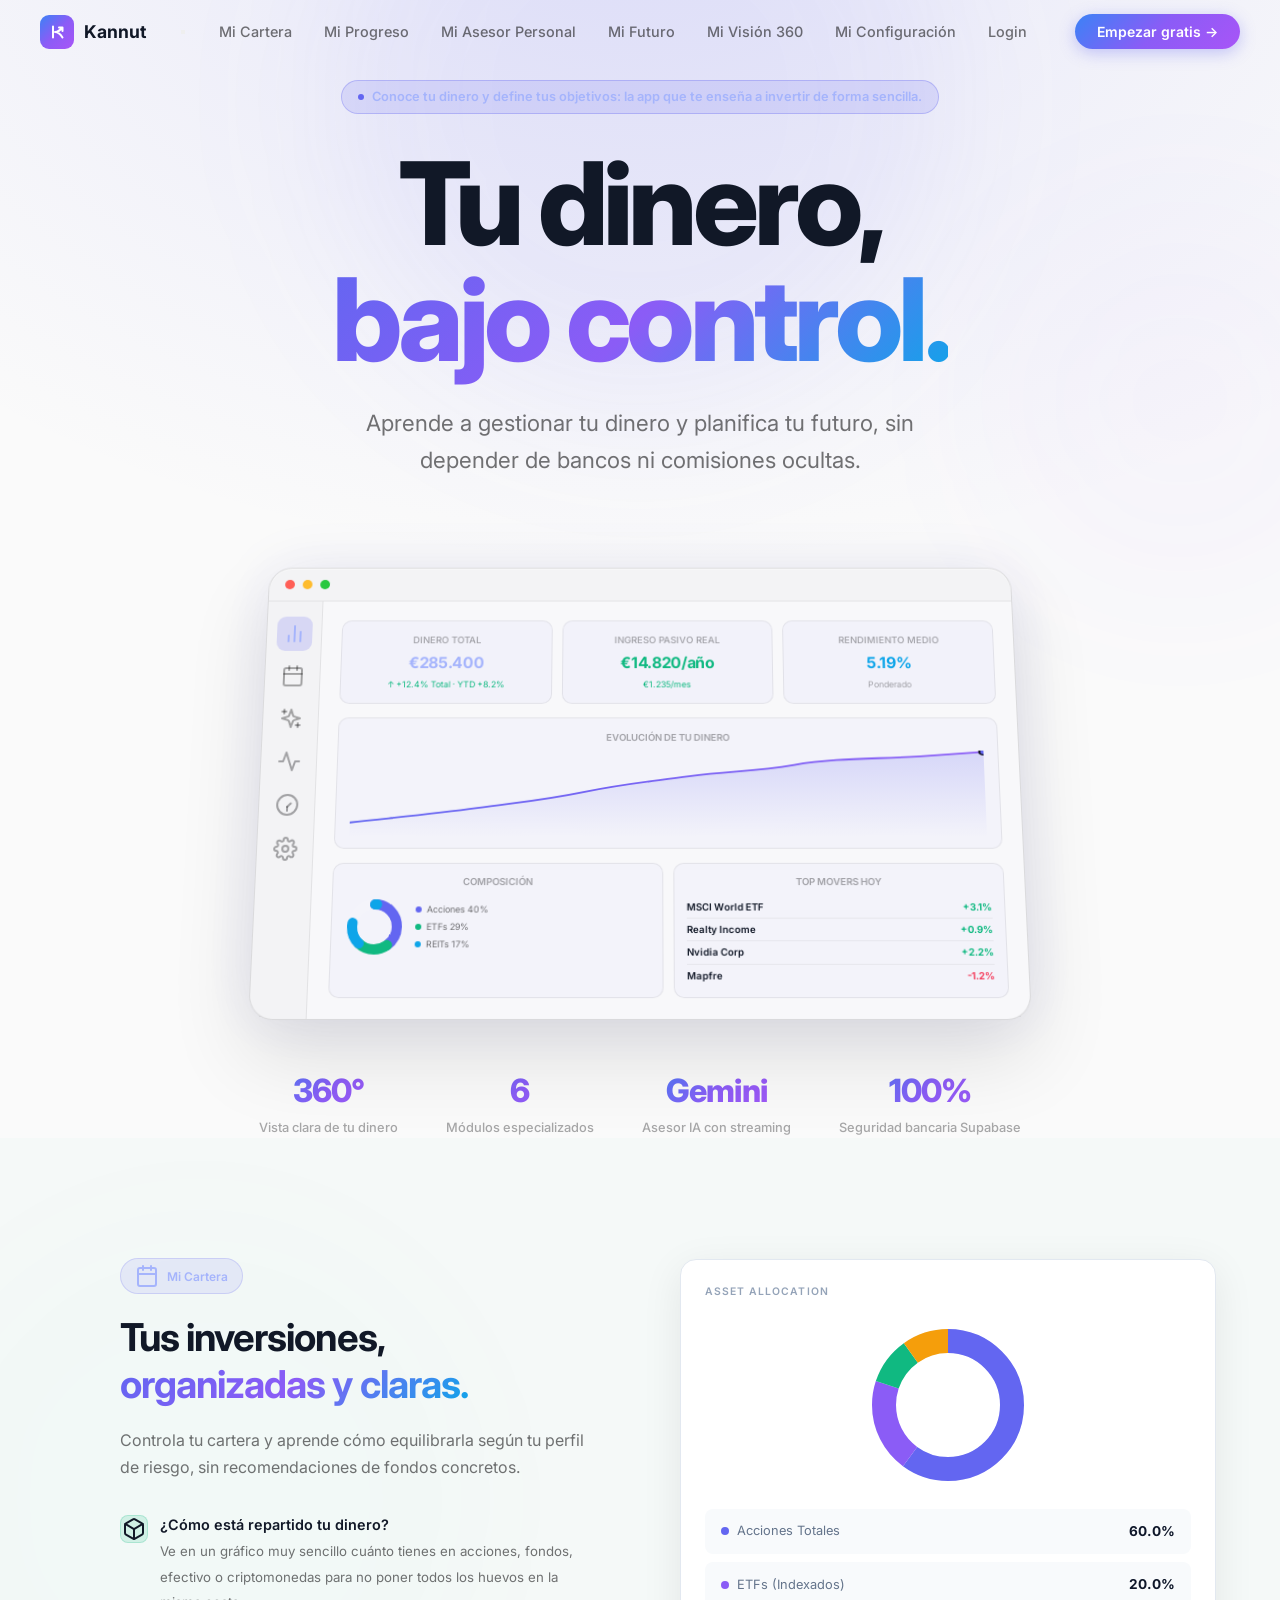
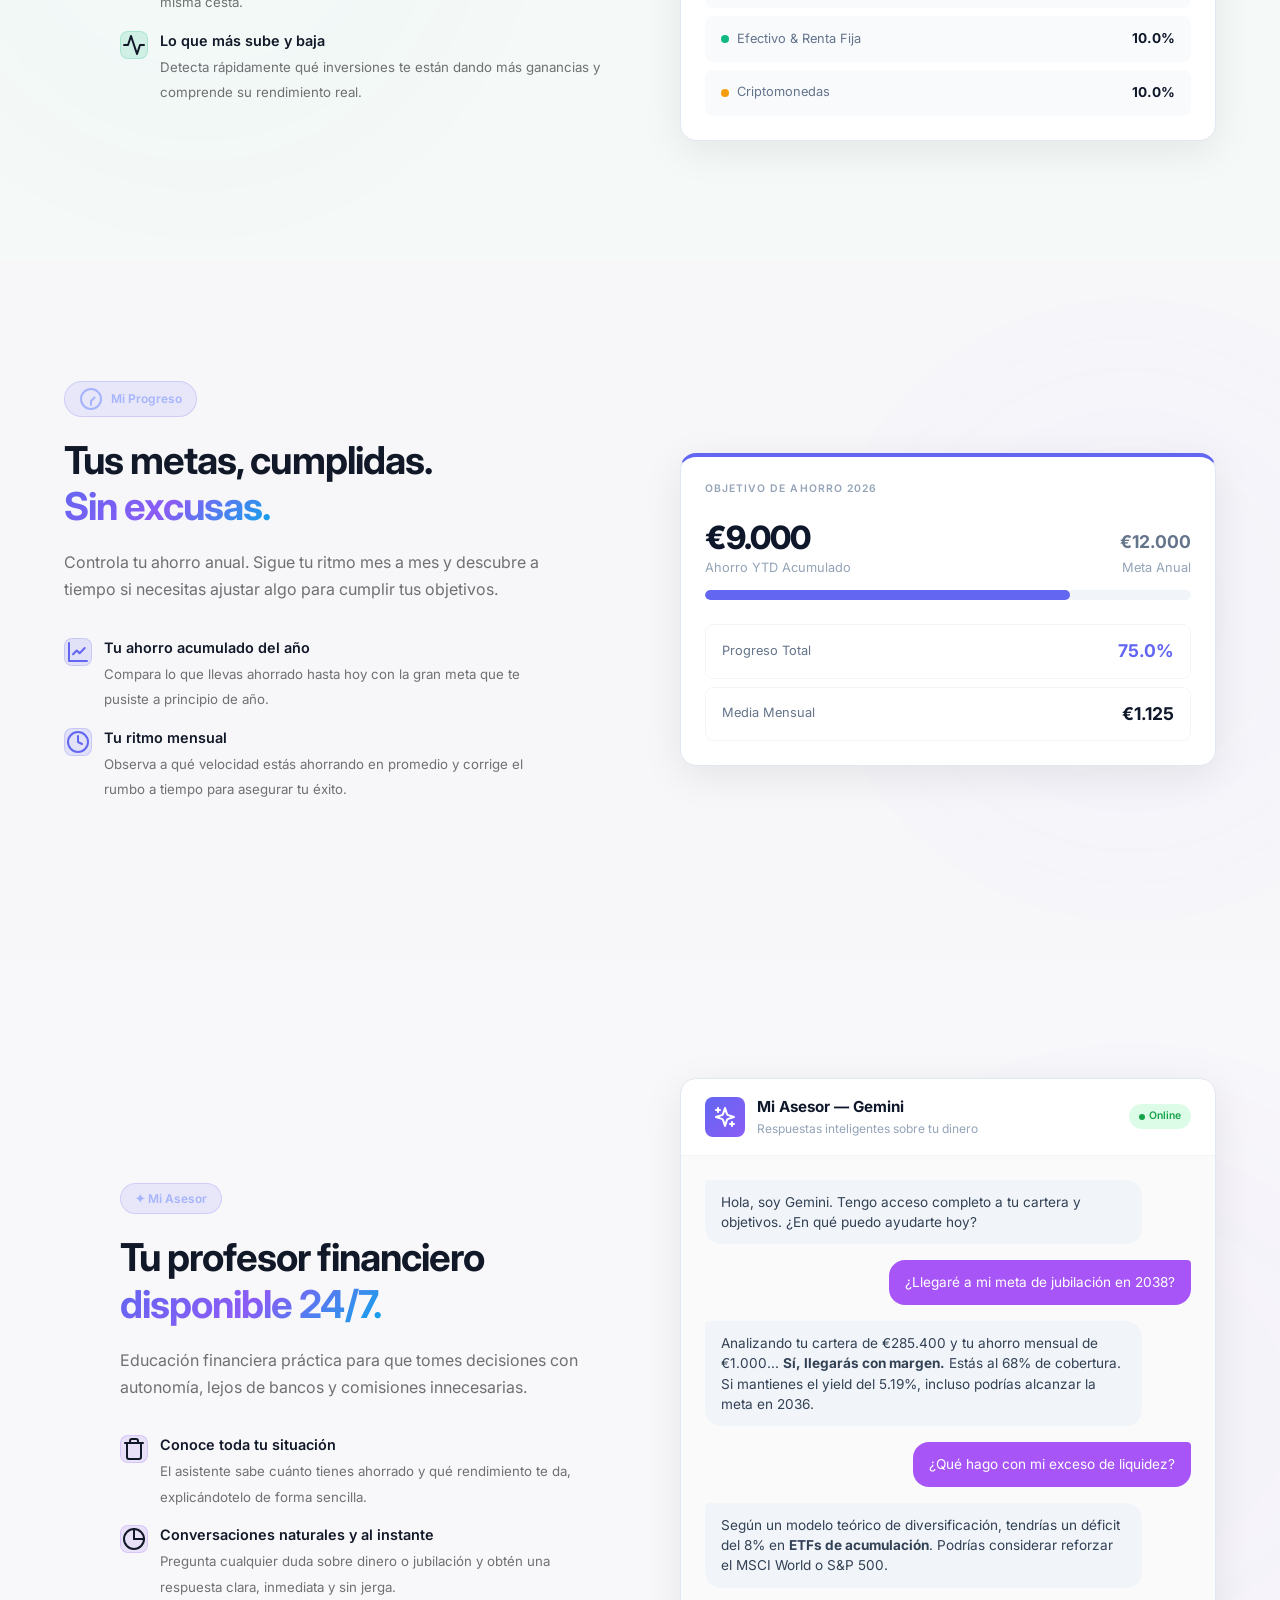
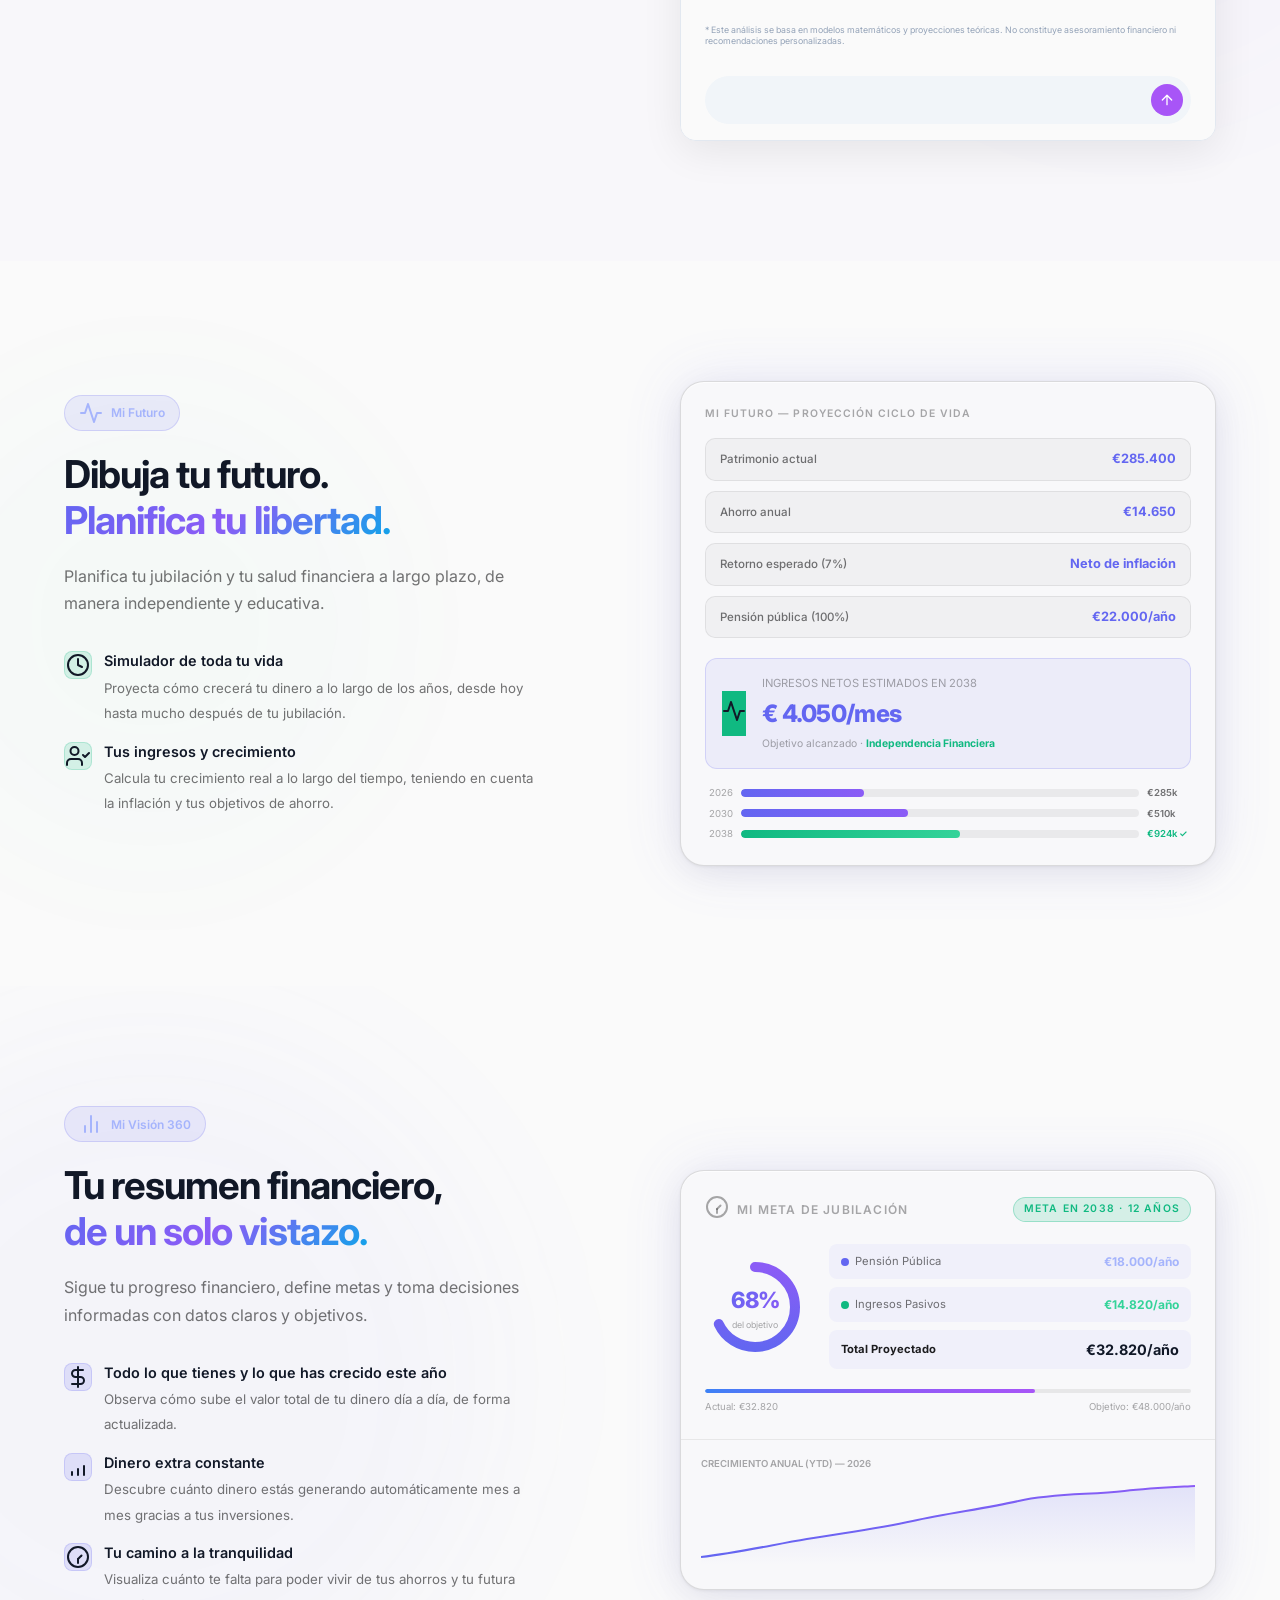
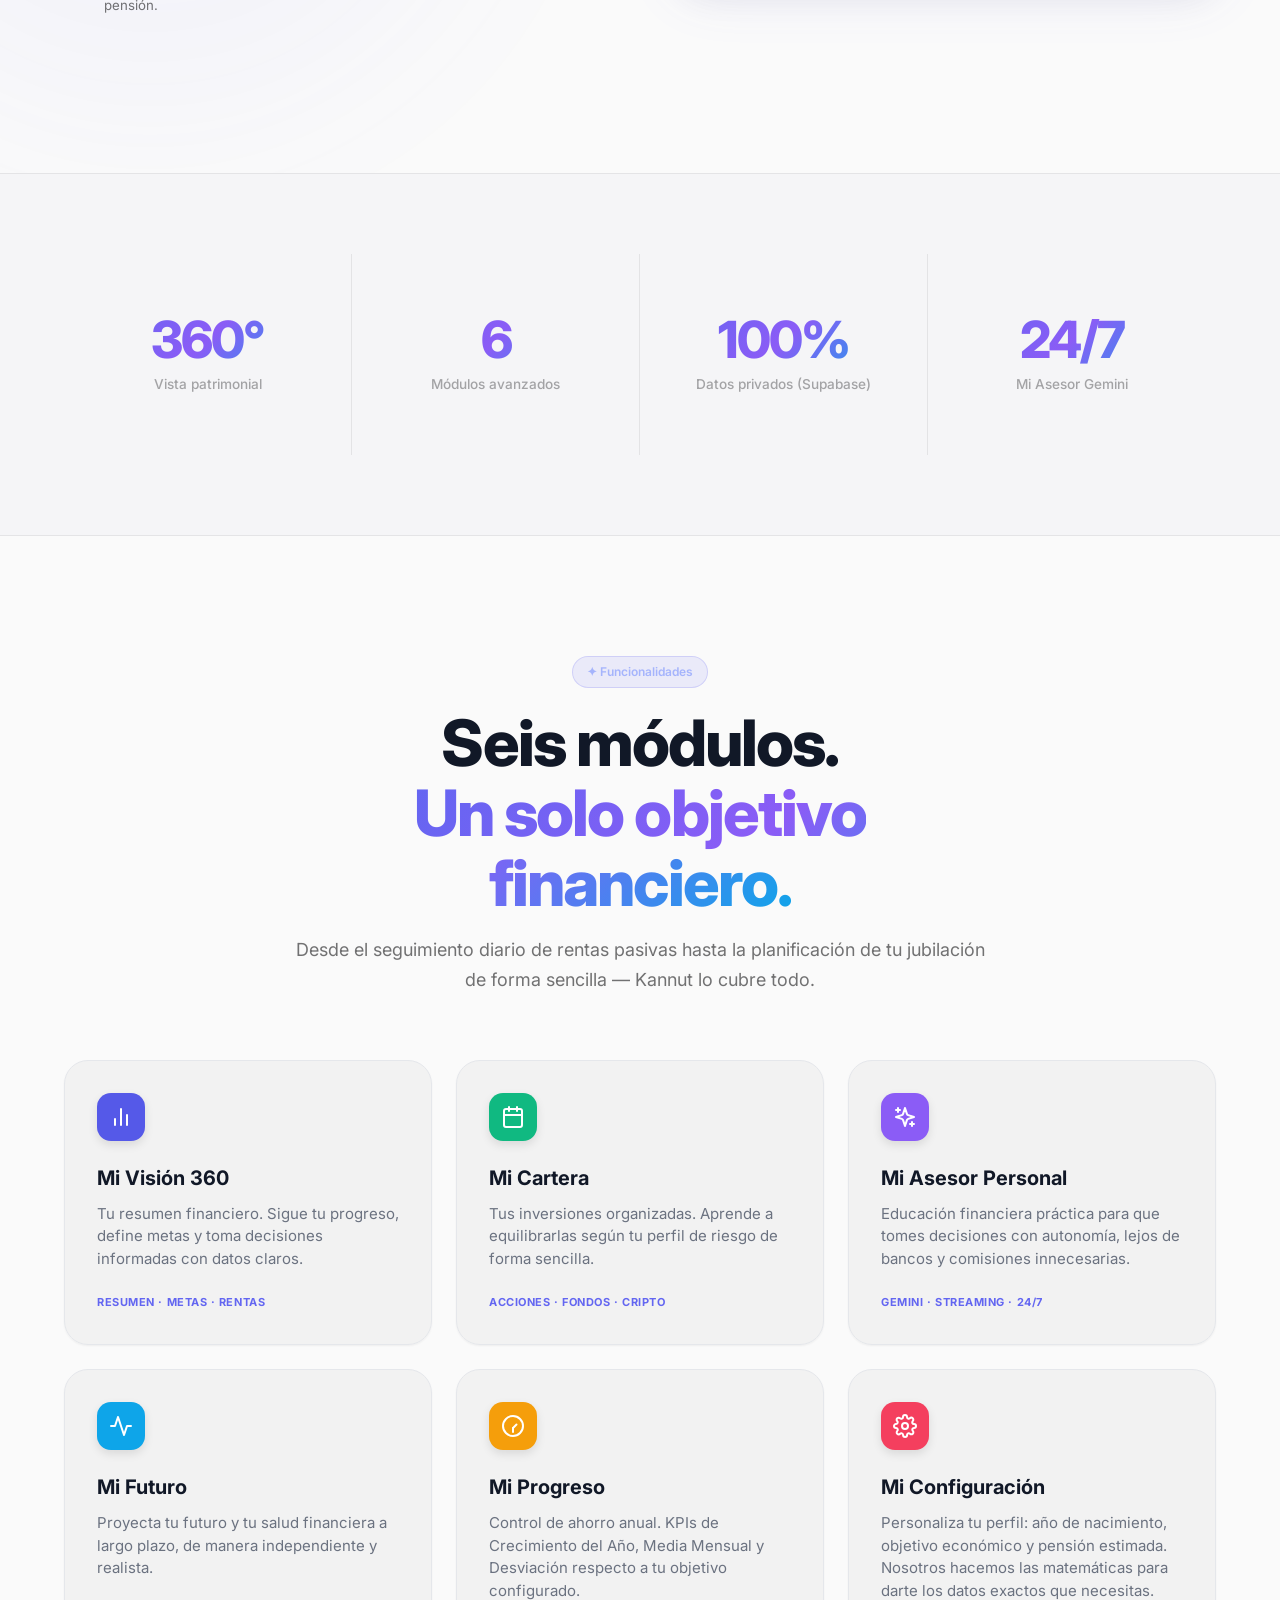
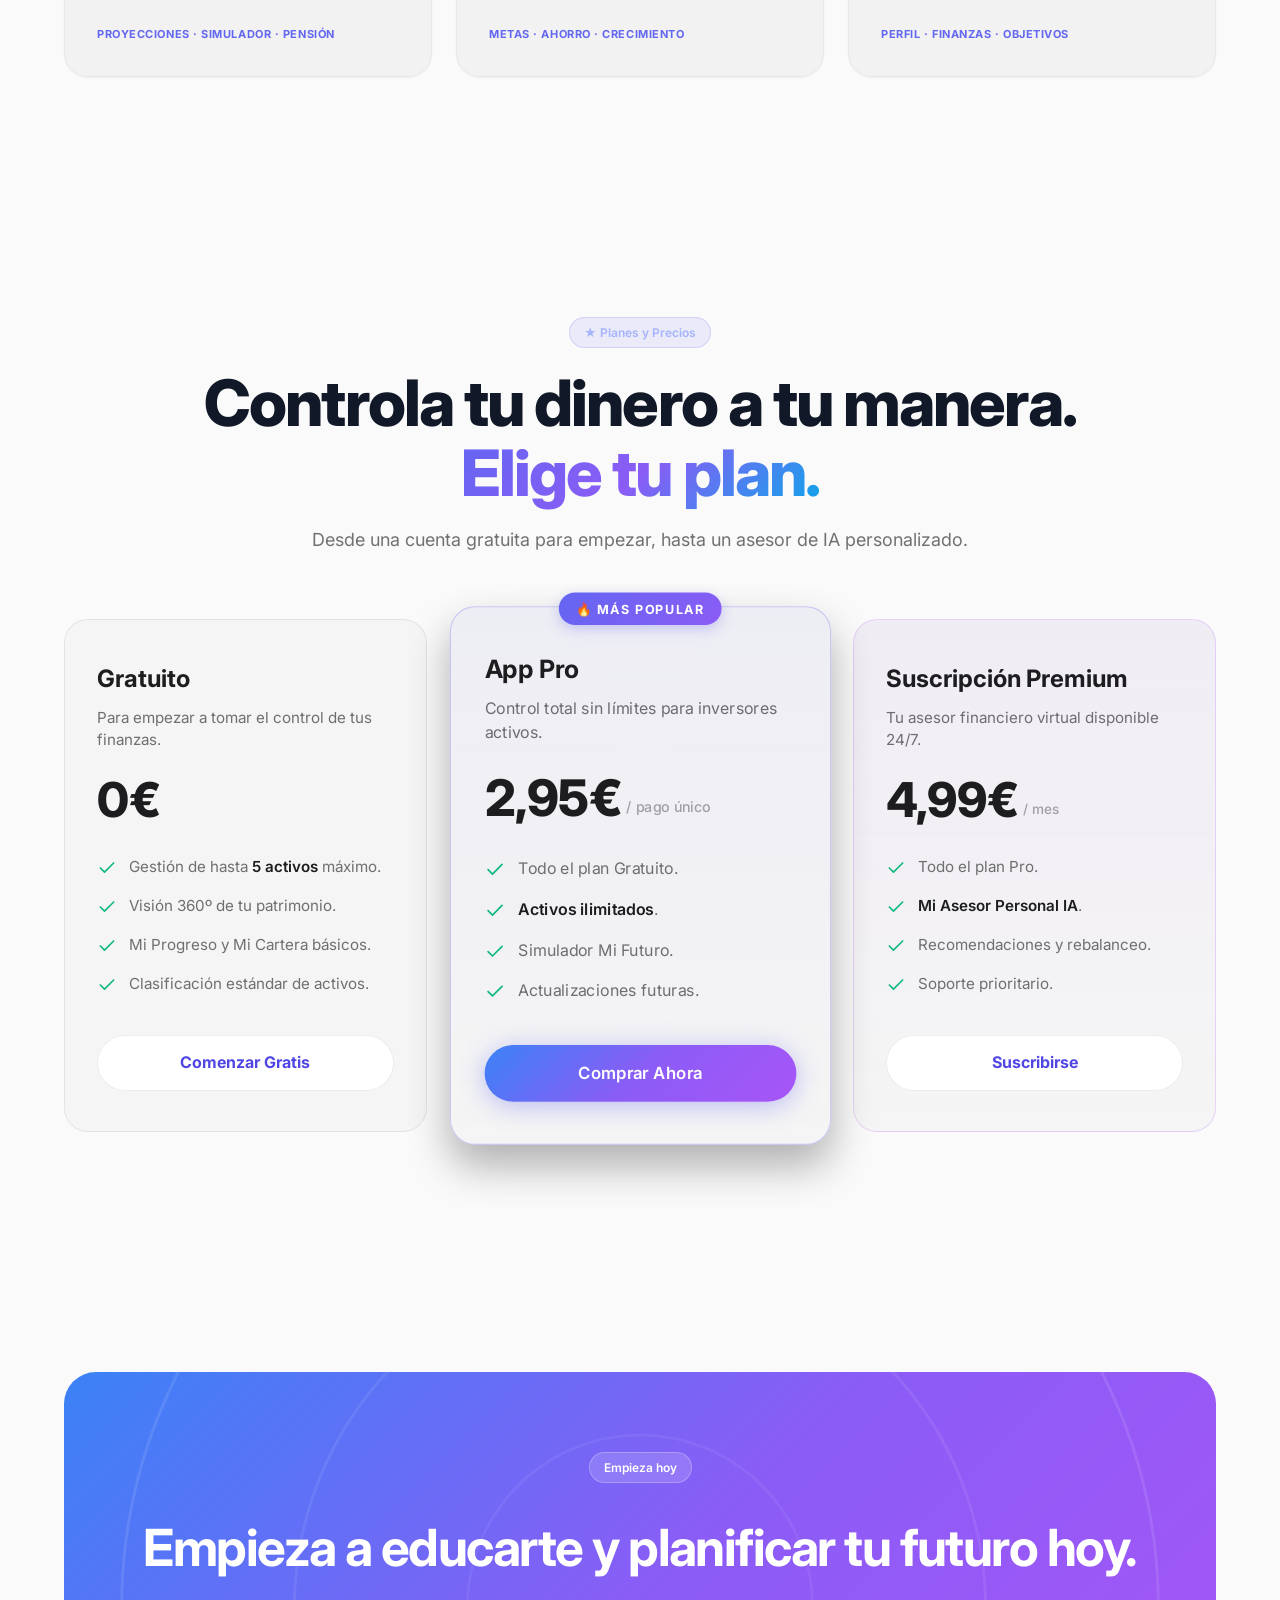
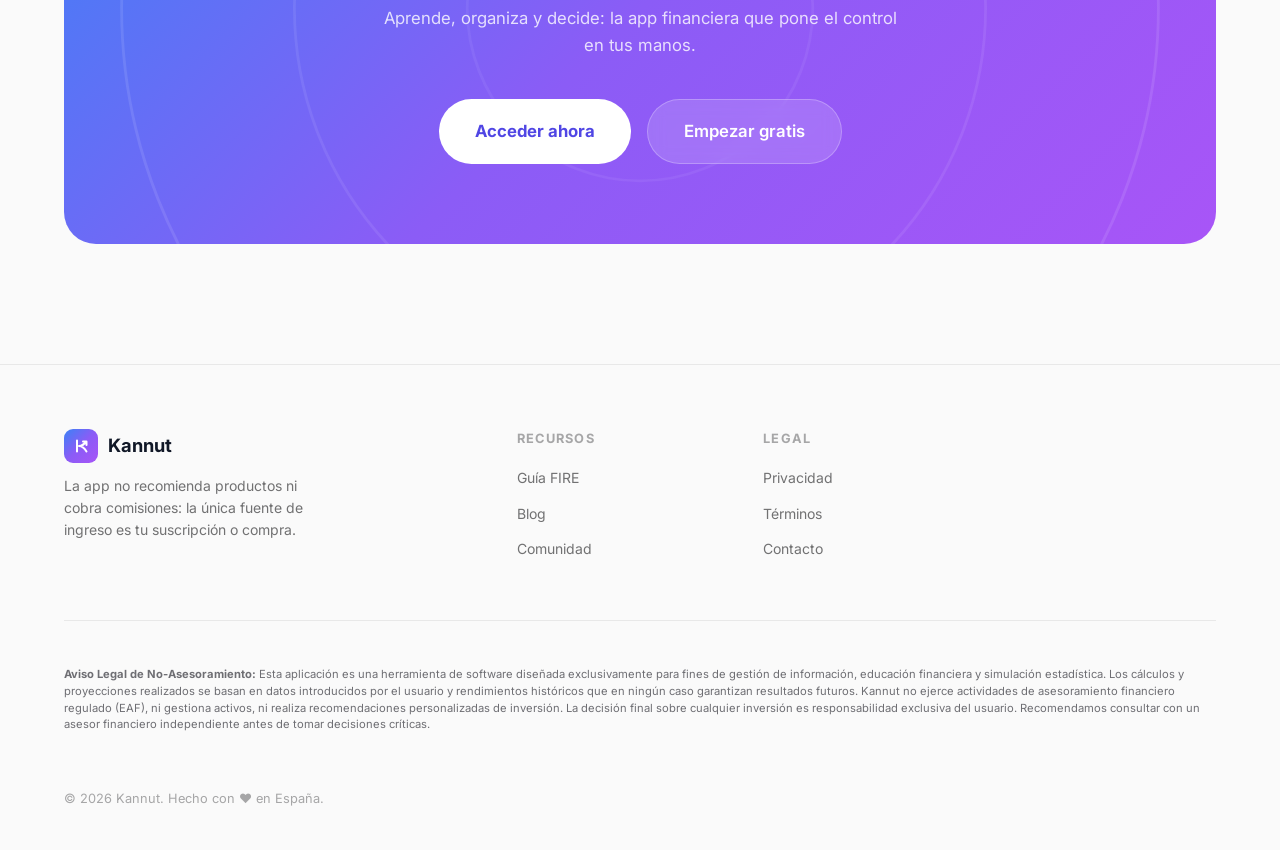
==== commit 5fb97b42: "Remove the social proof section and update the contact email in the footer." ====
--- a/index.html
+++ b/index.html
@@ -1092,67 +1092,6 @@
     </section>
 
 
-    <!-- ════════════════════════════════════════
-     SOCIAL PROOF
-   ════════════════════════════════════════ -->
-    <section id="social-proof" class="section">
-        <div class="container">
-            <div class="social-intro reveal">
-                <div class="section-tag">★ Comunidad</div>
-                <h2 class="display-lg">Independiente, educativa y transparente: todo lo que necesitas para entender tu
-                    dinero y planificar tu futuro.</h2>
-            </div>
-
-            <div class="testimonials-track">
-                <div class="testimonials-col">
-                    <div class="glass-card testimonial-card reveal">
-                        <div class="testi-stars">★★★★★</div>
-                        <p class="testi-text">"Empoderamos a los usuarios para que tomen decisiones informadas, sin
-                            vender ni recomendar productos."
-                        </p>
-                        <div class="testi-author">
-                            <div class="testi-avatar" style="background:var(--gradient-main);">A</div>
-                            <div>
-                                <div class="testi-name">Alejandro M.</div>
-                                <div class="testi-role">Inversor value, Madrid</div>
-                            </div>
-                        </div>
-                    </div>
-                </div>
-                <div class="testimonials-col">
-                    <div class="glass-card testimonial-card reveal reveal-delay-1">
-                        <div class="testi-stars">★★★★★</div>
-                        <p class="testi-text">"Lo que empezó como curiosidad por el asesor IA se ha convertido en mi
-                            herramienta diaria. Gemini me ayuda a ver baches en mi cartera que yo ignoraba."</p>
-                        <div class="testi-author">
-                            <div class="testi-avatar" style="background:linear-gradient(135deg,#10b981,#0ea5e9);">S
-                            </div>
-                            <div>
-                                <div class="testi-name">Sara L.</div>
-                                <div class="testi-role">Ingeniera FIRE, Barcelona</div>
-                            </div>
-                        </div>
-                    </div>
-                </div>
-                <div class="testimonials-col">
-                    <div class="glass-card testimonial-card reveal reveal-delay-2">
-                        <div class="testi-stars">★★★★★</div>
-                        <p class="testi-text">"Ver el anillo de jubilación subir cada vez que cobro dividendos es la
-                            mayor motivación posible. Diseño 10/10 y datos 100% fiables."</p>
-                        <div class="testi-author">
-                            <div class="testi-avatar" style="background:linear-gradient(135deg,#f59e0b,#f43f5e);">J
-                            </div>
-                            <div>
-                                <div class="testi-name">Javier T.</div>
-                                <div class="testi-role">Inversor institucional, Zaragoza</div>
-                            </div>
-                        </div>
-                    </div>
-                </div>
-            </div>
-        </div>
-    </section>
-
 
     <!-- ════════════════════════════════════════
      CTA
@@ -1209,7 +1148,7 @@
                     <ul>
                         <li><a href="/privacidad.html">Privacidad</a></li>
                         <li><a href="/terminos.html">Términos</a></li>
-                        <li><a href="mailto:hola@kannut.com">Contacto</a></li>
+                        <li><a href="mailto:soporte@kannut.com">Contacto</a></li>
                     </ul>
                 </div>
             </div>
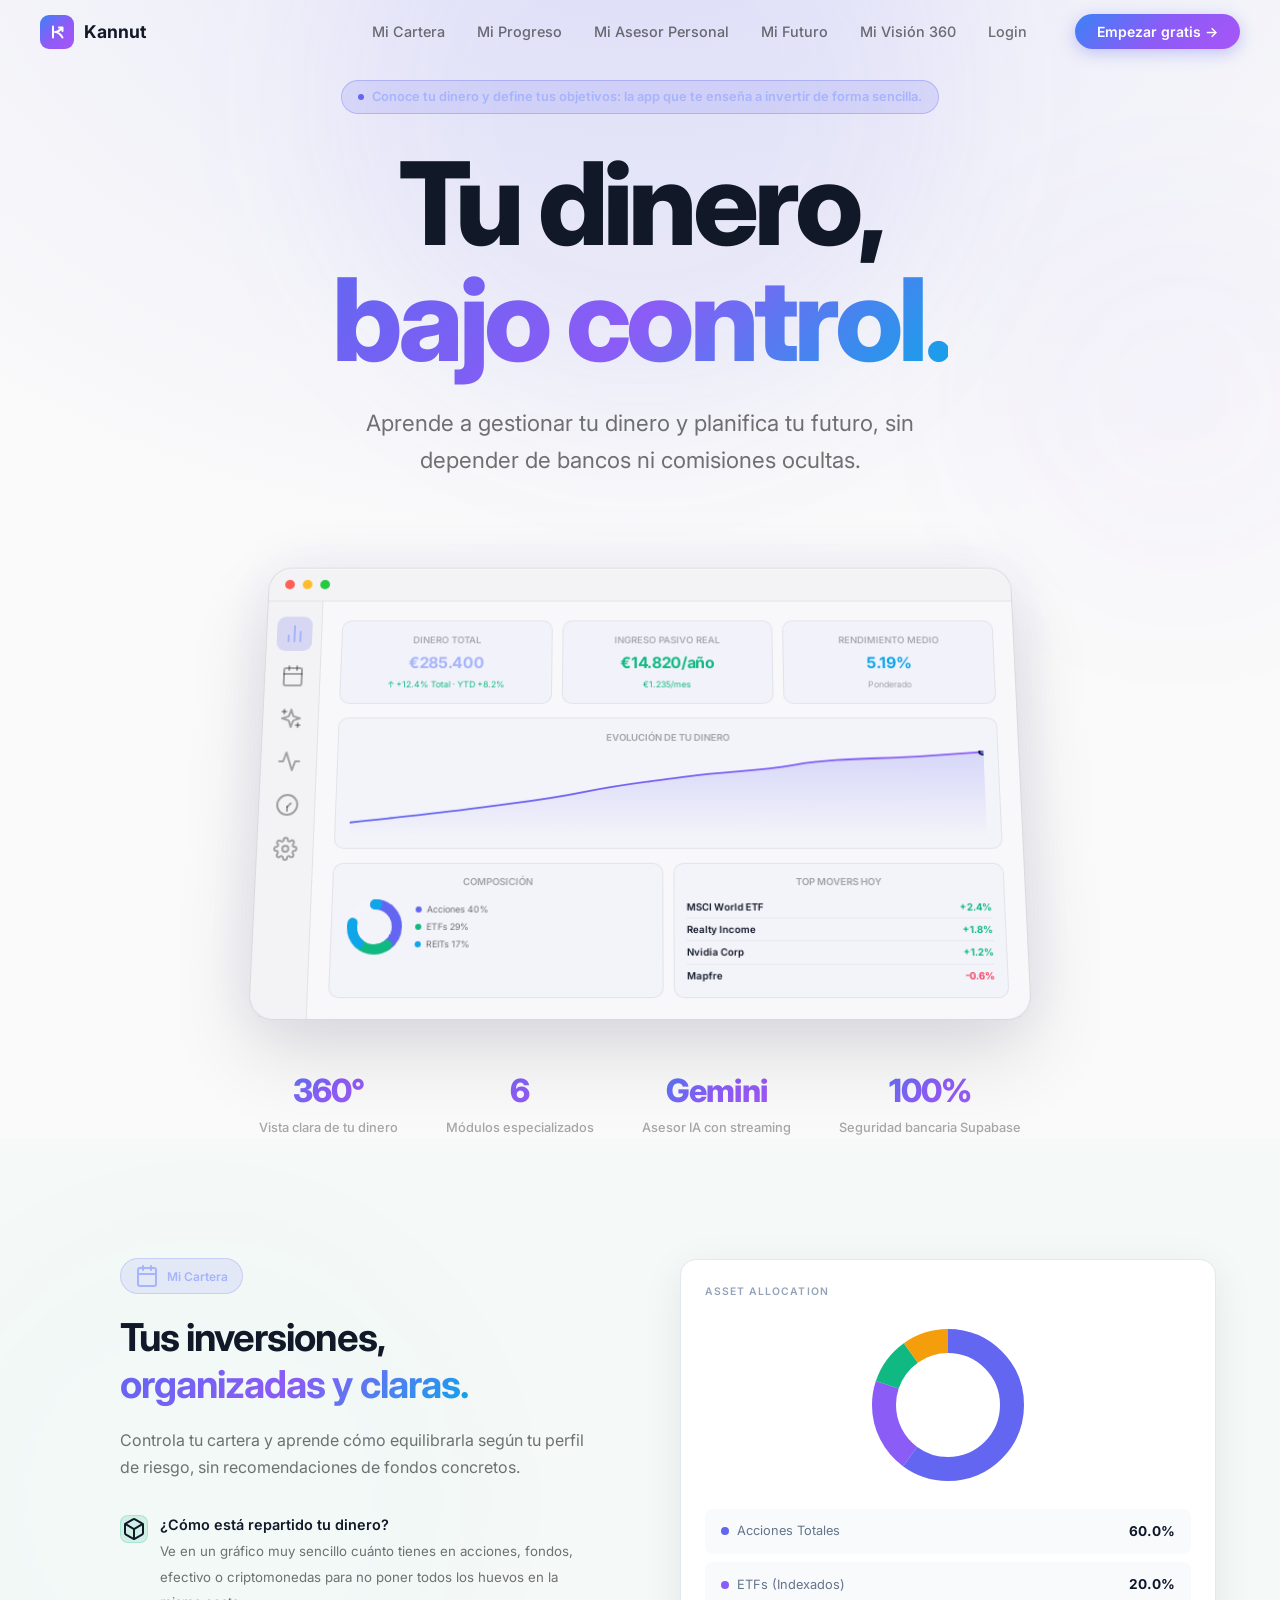
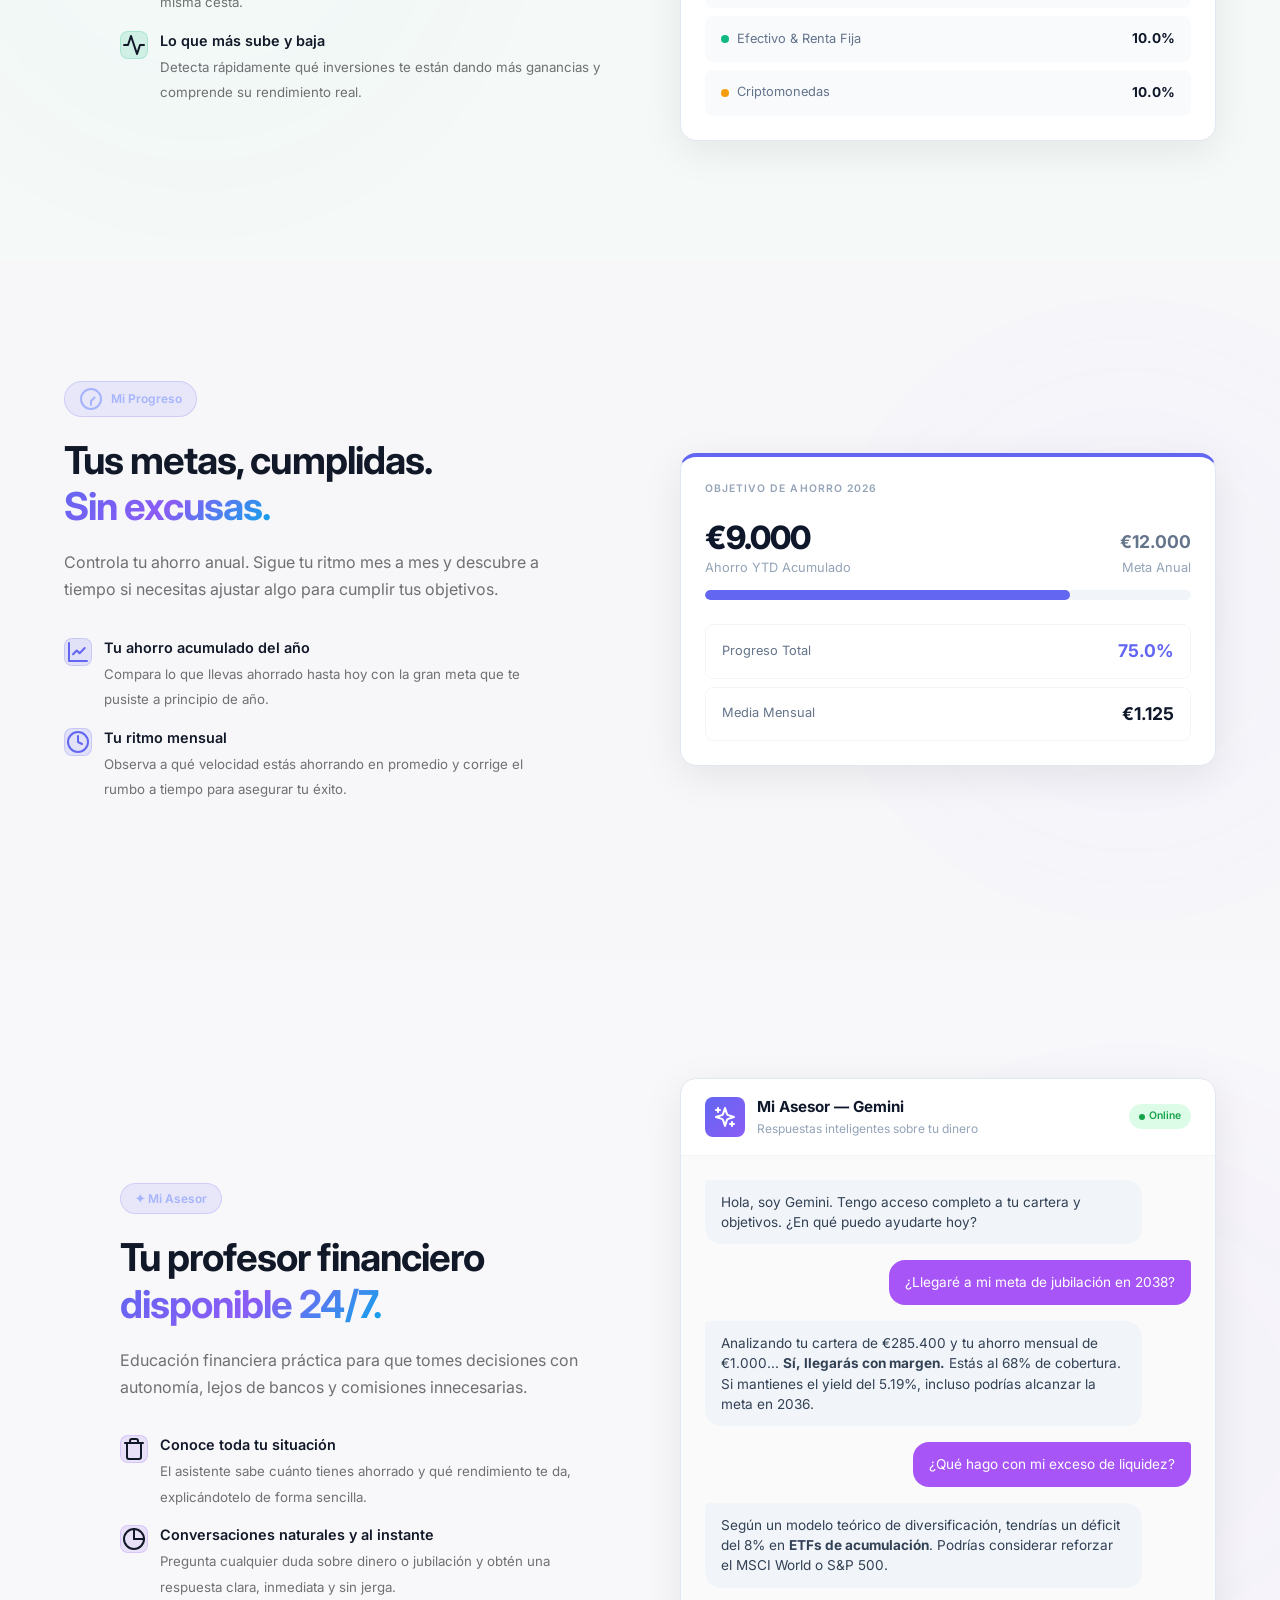
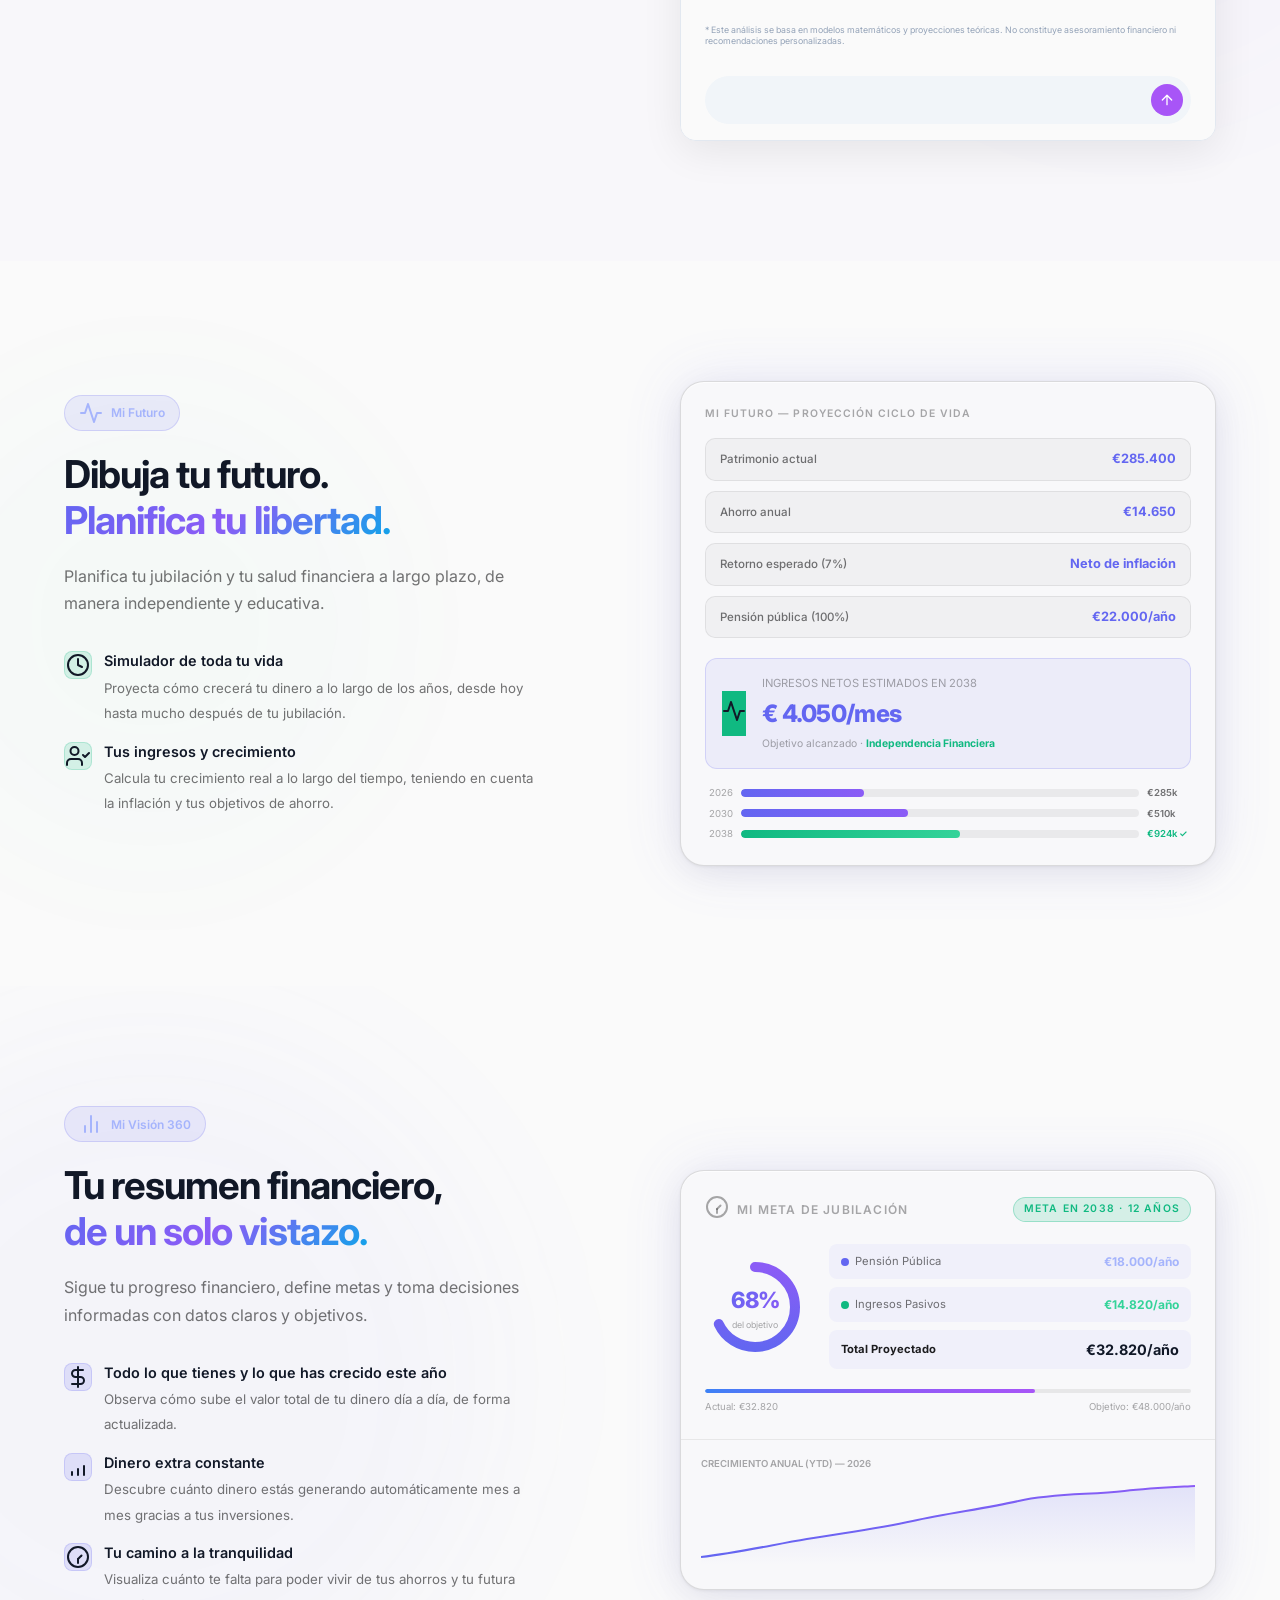
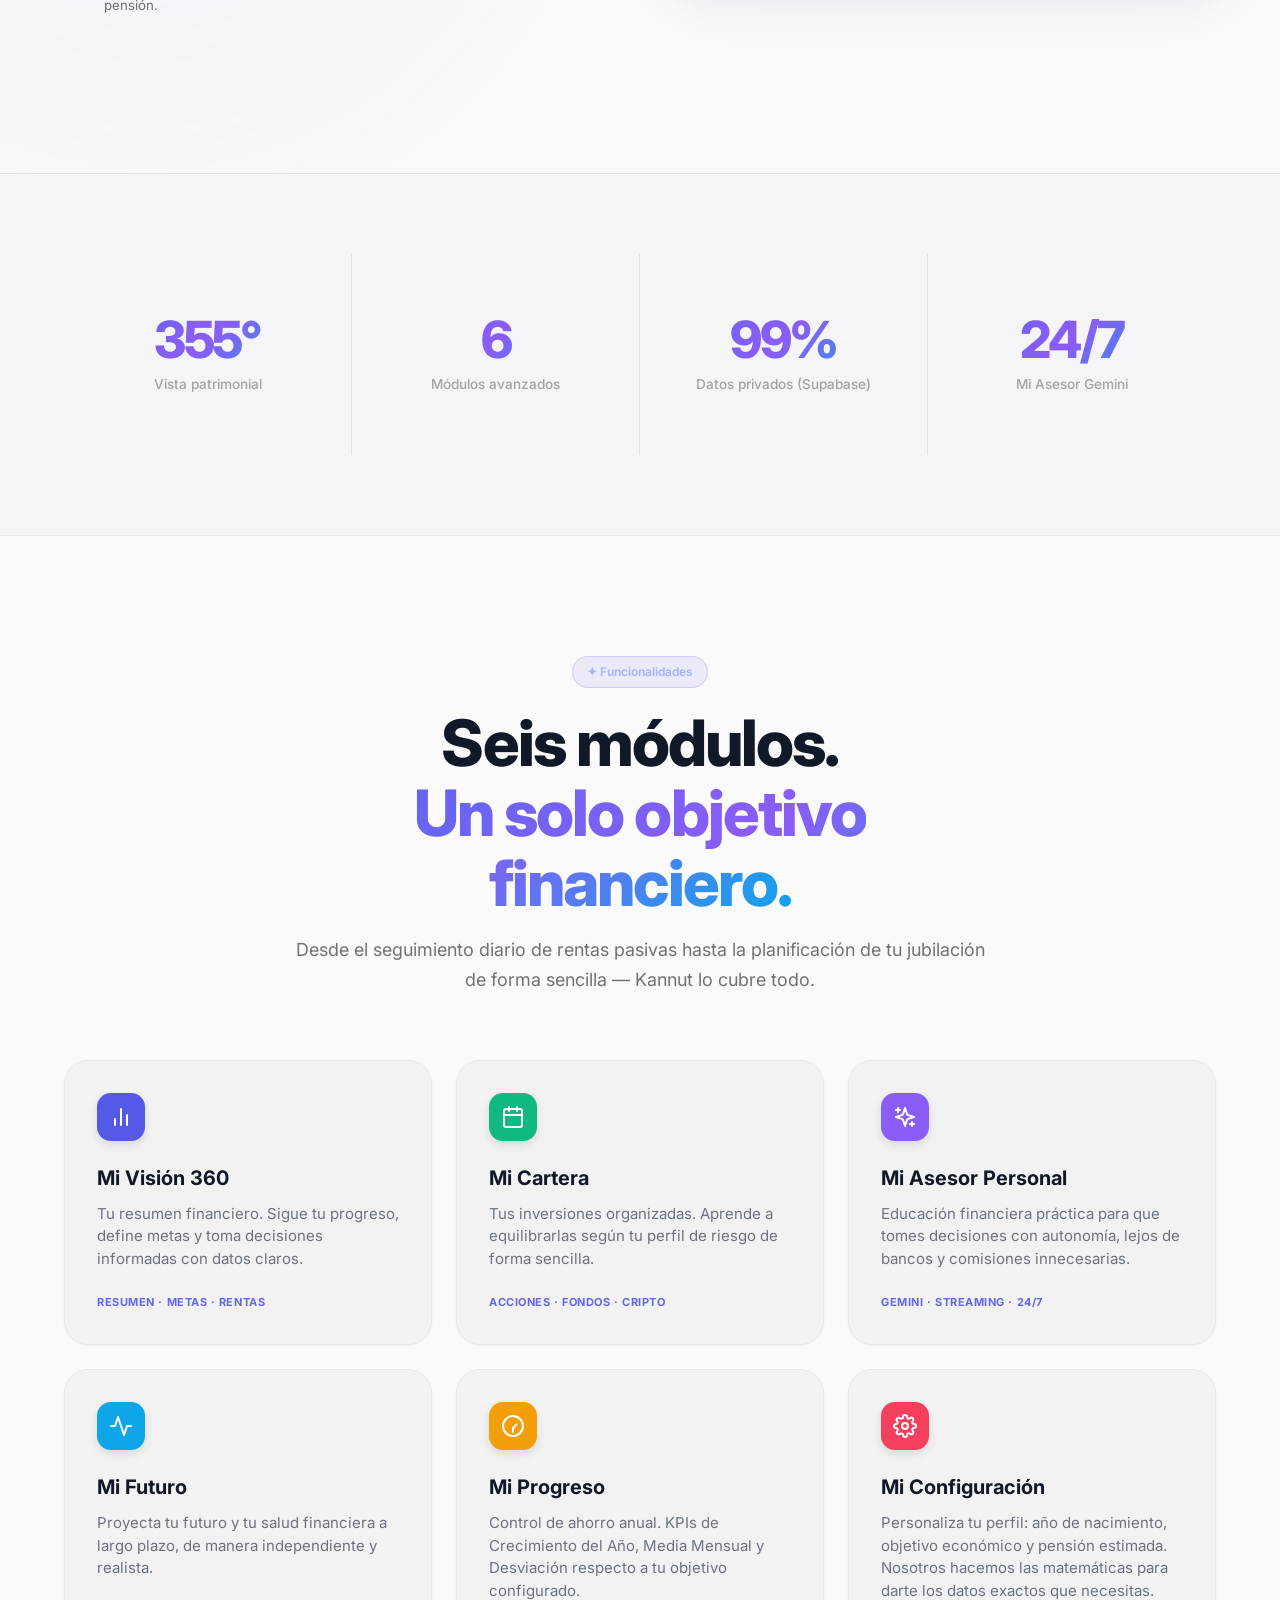
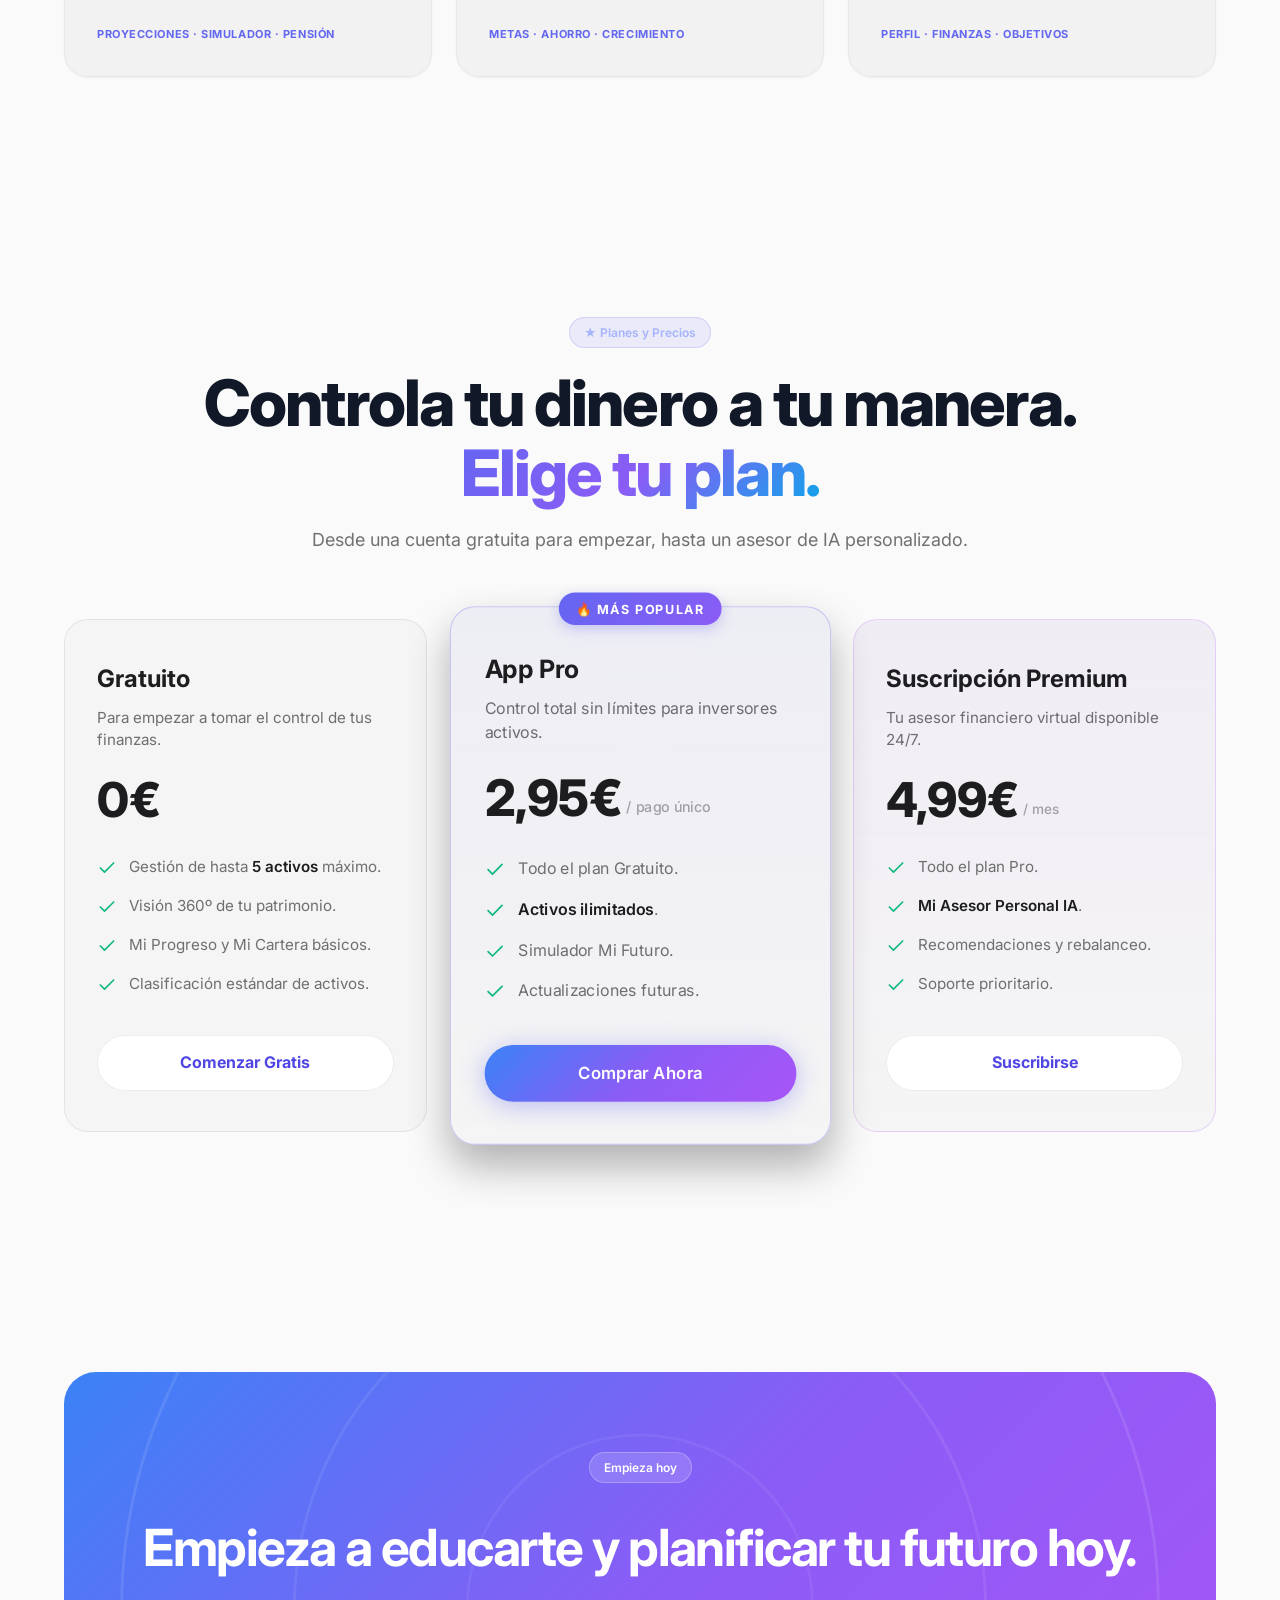
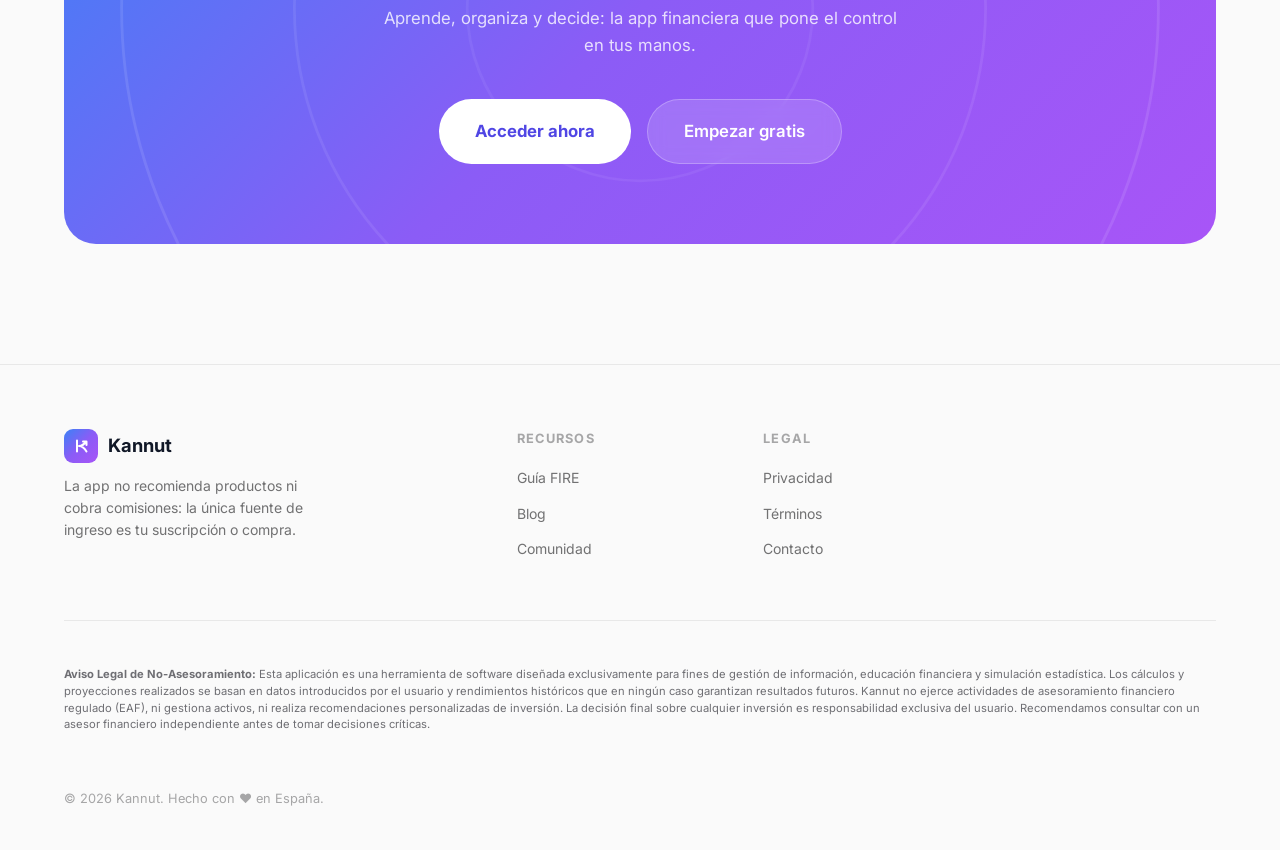
==== commit 548216c3: "Improve mobile navigation styling and remove the "Mi Configuraci&oacute;n" link from the header." ====
--- a/index.html
+++ b/index.html
@@ -50,7 +50,6 @@
                 <li><a href="#ai-advisor">Mi Asesor Personal</a></li>
                 <li><a href="#simulator">Mi Futuro</a></li>
                 <li><a href="#dashboard">Mi Visi&oacute;n 360</a></li>
-                <li><a href="#features">Mi Configuraci&oacute;n</a></li>
                 <li><a href="https://app.kannut.com/auth" class="nav-login">Login</a></li>
                 <li><a href="https://app.kannut.com/auth?mode=signup" class="nav-cta">Empezar gratis &rarr;</a></li>
             </ul>
--- a/styles.css
+++ b/styles.css
@@ -1513,7 +1513,8 @@
     border: none;
     cursor: pointer;
     padding: 0;
-    z-index: 1001;
+    z-index: 1101;
+    position: relative;
   }
 
   .hamburger-line {
@@ -1539,10 +1540,10 @@
   .nav-links {
     display: flex;
     position: fixed;
-    top: 64px;
+    top: var(--nav-height, 64px);
     left: 0;
     right: 0;
-    bottom: 0;
+    height: calc(100dvh - var(--nav-height, 64px));
     background: rgba(255, 255, 255, 0.98);
     backdrop-filter: blur(20px);
     -webkit-backdrop-filter: blur(20px);
@@ -1551,8 +1552,9 @@
     gap: 24px;
     transform: translateX(100%);
     transition: transform 0.4s cubic-bezier(0.4, 0, 0.2, 1);
-    z-index: 1000;
+    z-index: 1100;
     overflow-y: auto;
+    box-sizing: border-box;
   }
 
   .nav-open .nav-links {
@@ -1806,172 +1808,177 @@
    PRICING SECTION
    ========================================================================== */
 .pricing-intro {
-    text-align: center;
-    margin-bottom: 64px;
+  text-align: center;
+  margin-bottom: 64px;
 }
 
 .pricing-grid {
-    display: grid;
-    grid-template-columns: repeat(3, 1fr);
-    gap: 32px;
-    align-items: center; /* Center to allow middle card to be larger */
-    max-width: 1200px;
-    margin: 0 auto;
+  display: grid;
+  grid-template-columns: repeat(3, 1fr);
+  gap: 32px;
+  align-items: center;
+  /* Center to allow middle card to be larger */
+  max-width: 1200px;
+  margin: 0 auto;
 }
 
 .pricing-card {
-    background: var(--bg-surface);
-    border: 1px solid var(--border);
-    border-radius: 24px;
-    padding: 40px 32px;
-    position: relative;
-    transition: transform 0.3s ease, box-shadow 0.3s ease, border-color 0.3s ease;
-    display: flex;
-    flex-direction: column;
-    height: 100%;
+  background: var(--bg-surface);
+  border: 1px solid var(--border);
+  border-radius: 24px;
+  padding: 40px 32px;
+  position: relative;
+  transition: transform 0.3s ease, box-shadow 0.3s ease, border-color 0.3s ease;
+  display: flex;
+  flex-direction: column;
+  height: 100%;
 }
 
 .pricing-card:hover {
-    transform: translateY(-8px);
-    box-shadow: 0 20px 40px rgba(0, 0, 0, 0.2);
-    border-color: rgba(255, 255, 255, 0.15);
+  transform: translateY(-8px);
+  box-shadow: 0 20px 40px rgba(0, 0, 0, 0.2);
+  border-color: rgba(255, 255, 255, 0.15);
 }
 
 .pricing-card.featured {
-    background: linear-gradient(180deg, rgba(99, 102, 241, 0.05) 0%, rgba(99, 102, 241, 0.0) 100%), var(--bg-surface);
-    border: 1px solid rgba(99, 102, 241, 0.3);
-    transform: scale(1.05);
-    z-index: 2;
-    box-shadow: 0 20px 40px rgba(0, 0, 0, 0.3);
+  background: linear-gradient(180deg, rgba(99, 102, 241, 0.05) 0%, rgba(99, 102, 241, 0.0) 100%), var(--bg-surface);
+  border: 1px solid rgba(99, 102, 241, 0.3);
+  transform: scale(1.05);
+  z-index: 2;
+  box-shadow: 0 20px 40px rgba(0, 0, 0, 0.3);
 }
 
 .pricing-card.featured:hover {
-    transform: scale(1.05) translateY(-8px);
-    border-color: rgba(99, 102, 241, 0.6);
+  transform: scale(1.05) translateY(-8px);
+  border-color: rgba(99, 102, 241, 0.6);
 }
 
 .pricing-card.premium {
-    background: linear-gradient(180deg, rgba(168, 85, 247, 0.05) 0%, rgba(168, 85, 247, 0.0) 100%), var(--bg-surface);
-    border: 1px solid rgba(168, 85, 247, 0.2);
+  background: linear-gradient(180deg, rgba(168, 85, 247, 0.05) 0%, rgba(168, 85, 247, 0.0) 100%), var(--bg-surface);
+  border: 1px solid rgba(168, 85, 247, 0.2);
 }
 
 .pricing-card.premium:hover {
-    border-color: rgba(168, 85, 247, 0.5);
+  border-color: rgba(168, 85, 247, 0.5);
 }
 
 .pricing-badge {
-    position: absolute;
-    top: -14px;
-    left: 50%;
-    transform: translateX(-50%);
-    background: linear-gradient(135deg, var(--ds-indigo-500), var(--ds-violet-500));
-    color: white;
-    font-size: 0.75rem;
-    font-weight: 700;
-    text-transform: uppercase;
-    letter-spacing: 0.1em;
-    padding: 6px 16px;
-    border-radius: 20px;
-    box-shadow: 0 4px 12px rgba(99, 102, 241, 0.3);
+  position: absolute;
+  top: -14px;
+  left: 50%;
+  transform: translateX(-50%);
+  background: linear-gradient(135deg, var(--ds-indigo-500), var(--ds-violet-500));
+  color: white;
+  font-size: 0.75rem;
+  font-weight: 700;
+  text-transform: uppercase;
+  letter-spacing: 0.1em;
+  padding: 6px 16px;
+  border-radius: 20px;
+  box-shadow: 0 4px 12px rgba(99, 102, 241, 0.3);
 }
 
 .pricing-card-title {
-    font-size: 1.5rem;
-    font-weight: 700;
-    color: var(--text-primary);
-    margin-bottom: 8px;
+  font-size: 1.5rem;
+  font-weight: 700;
+  color: var(--text-primary);
+  margin-bottom: 8px;
 }
 
 .pricing-card-desc {
-    font-size: 0.95rem;
-    color: var(--text-secondary);
-    margin-bottom: 24px;
-    line-height: 1.5;
-    flex-grow: 1;
+  font-size: 0.95rem;
+  color: var(--text-secondary);
+  margin-bottom: 24px;
+  line-height: 1.5;
+  flex-grow: 1;
 }
 
 .pricing-price {
-    font-size: 3rem;
-    font-weight: 800;
-    color: var(--text-primary);
-    margin-bottom: 32px;
-    line-height: 1;
-    display: flex;
-    align-items: flex-end;
-    gap: 4px;
+  font-size: 3rem;
+  font-weight: 800;
+  color: var(--text-primary);
+  margin-bottom: 32px;
+  line-height: 1;
+  display: flex;
+  align-items: flex-end;
+  gap: 4px;
 }
 
 .pricing-period {
-    font-size: 1rem;
-    font-weight: 500;
-    color: var(--text-tertiary);
-    margin-bottom: 6px;
+  font-size: 1rem;
+  font-weight: 500;
+  color: var(--text-tertiary);
+  margin-bottom: 6px;
 }
 
 .pricing-features {
-    list-style: none;
-    padding: 0;
-    margin: 0 0 40px 0;
-    display: flex;
-    flex-direction: column;
-    gap: 16px;
+  list-style: none;
+  padding: 0;
+  margin: 0 0 40px 0;
+  display: flex;
+  flex-direction: column;
+  gap: 16px;
 }
 
 .pricing-features li {
-    display: flex;
-    align-items: flex-start;
-    gap: 12px;
-    font-size: 0.95rem;
-    color: var(--text-secondary);
-    line-height: 1.5;
+  display: flex;
+  align-items: flex-start;
+  gap: 12px;
+  font-size: 0.95rem;
+  color: var(--text-secondary);
+  line-height: 1.5;
 }
 
 .pricing-features li svg {
-    width: 20px;
-    height: 20px;
-    stroke: var(--ds-emerald-500);
-    fill: none;
-    stroke-width: 2;
-    stroke-linecap: round;
-    stroke-linejoin: round;
-    flex-shrink: 0;
-    margin-top: 2px;
+  width: 20px;
+  height: 20px;
+  stroke: var(--ds-emerald-500);
+  fill: none;
+  stroke-width: 2;
+  stroke-linecap: round;
+  stroke-linejoin: round;
+  flex-shrink: 0;
+  margin-top: 2px;
 }
 
 .pricing-features li strong {
-    color: var(--text-primary);
-    font-weight: 600;
+  color: var(--text-primary);
+  font-weight: 600;
 }
 
 .btn-block {
-    display: block;
-    width: 100%;
-    text-align: center;
-    padding: 14px 24px;
-    font-size: 1rem;
+  display: block;
+  width: 100%;
+  text-align: center;
+  padding: 14px 24px;
+  font-size: 1rem;
 }
 
 /* Responsive Pricing */
 @media (max-width: 1024px) {
-    .pricing-grid {
-        grid-template-columns: repeat(2, 1fr);
-        align-items: stretch;
-    }
-    .pricing-card.featured {
-        transform: none;
-        grid-column: 1 / -1;
-        order: -1; /* Make it first on tablet */
-    }
-    .pricing-card.featured:hover {
-        transform: translateY(-8px);
-    }
+  .pricing-grid {
+    grid-template-columns: repeat(2, 1fr);
+    align-items: stretch;
+  }
+
+  .pricing-card.featured {
+    transform: none;
+    grid-column: 1 / -1;
+    order: -1;
+    /* Make it first on tablet */
+  }
+
+  .pricing-card.featured:hover {
+    transform: translateY(-8px);
+  }
 }
 
 @media (max-width: 768px) {
-    .pricing-grid {
-        grid-template-columns: 1fr;
-    }
-    .pricing-card {
-        padding: 32px 24px;
-    }
-}
+  .pricing-grid {
+    grid-template-columns: 1fr;
+  }
+
+  .pricing-card {
+    padding: 32px 24px;
+  }
+}
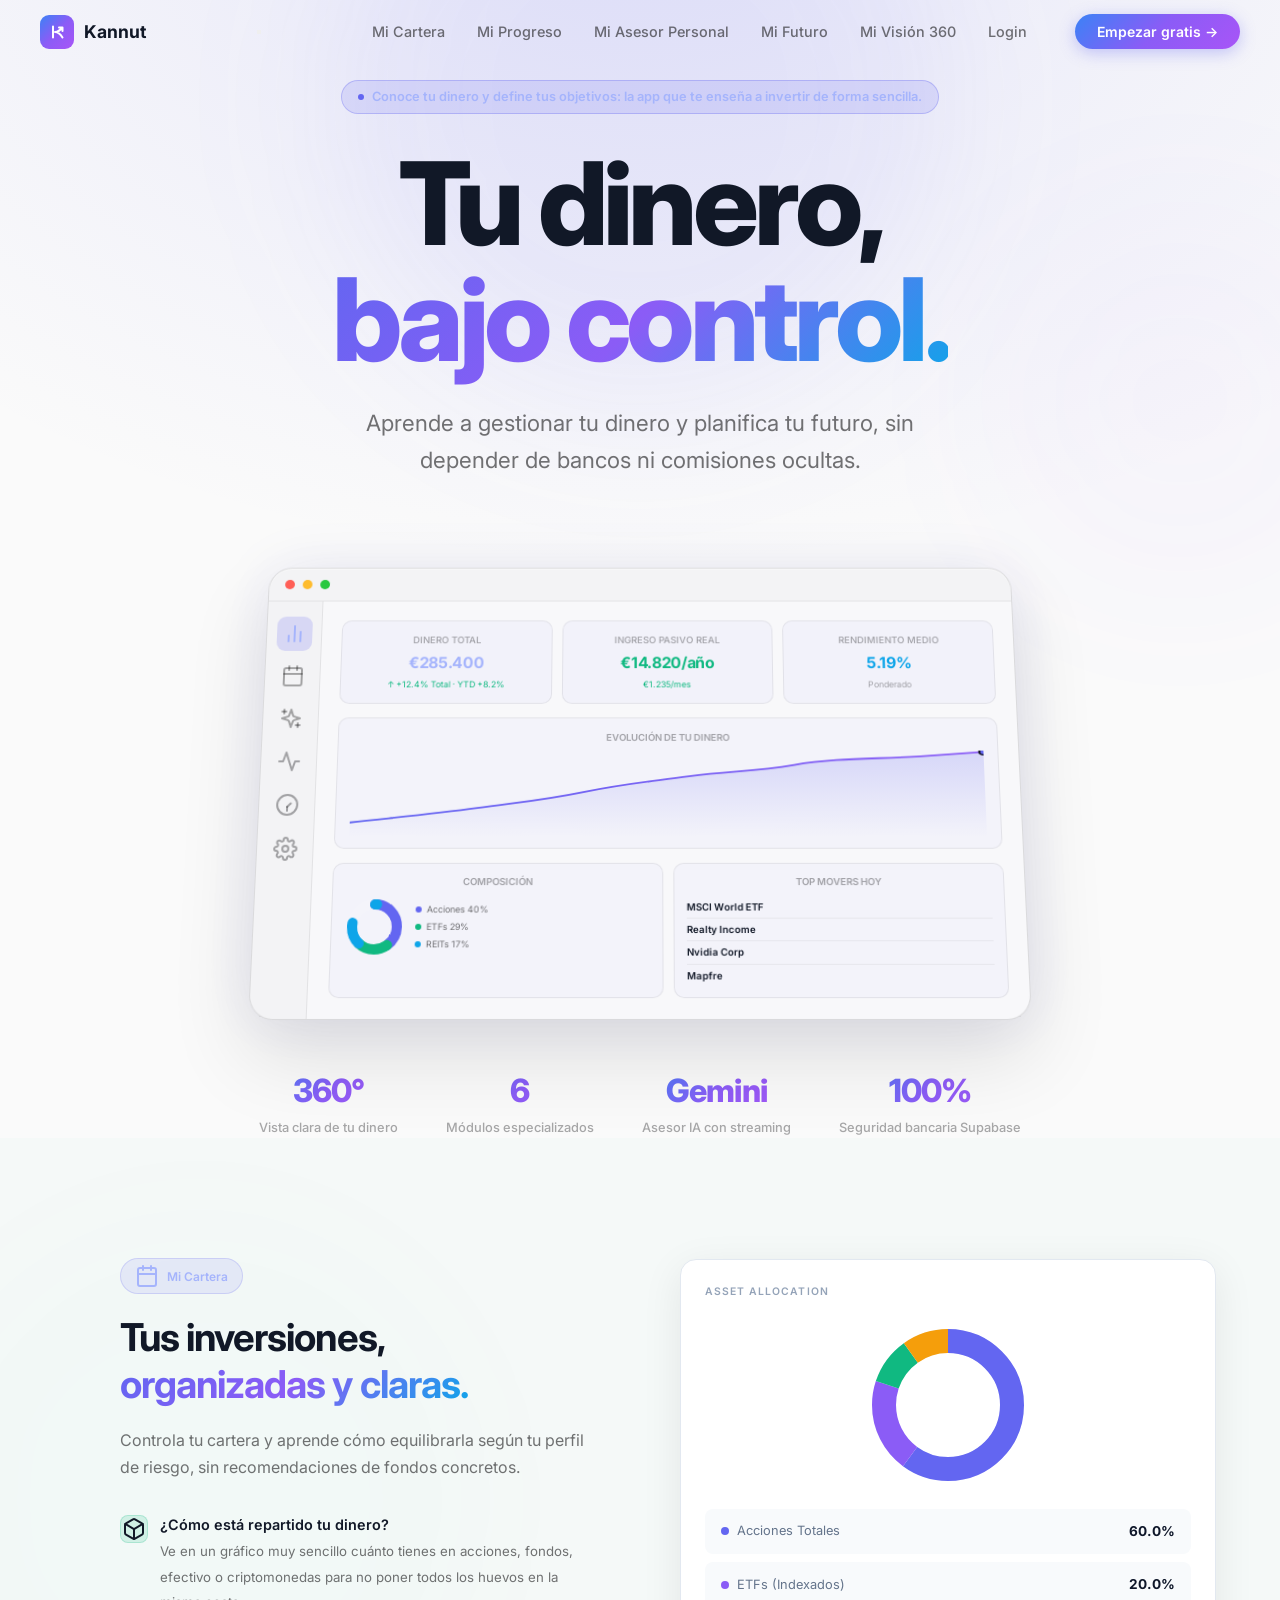
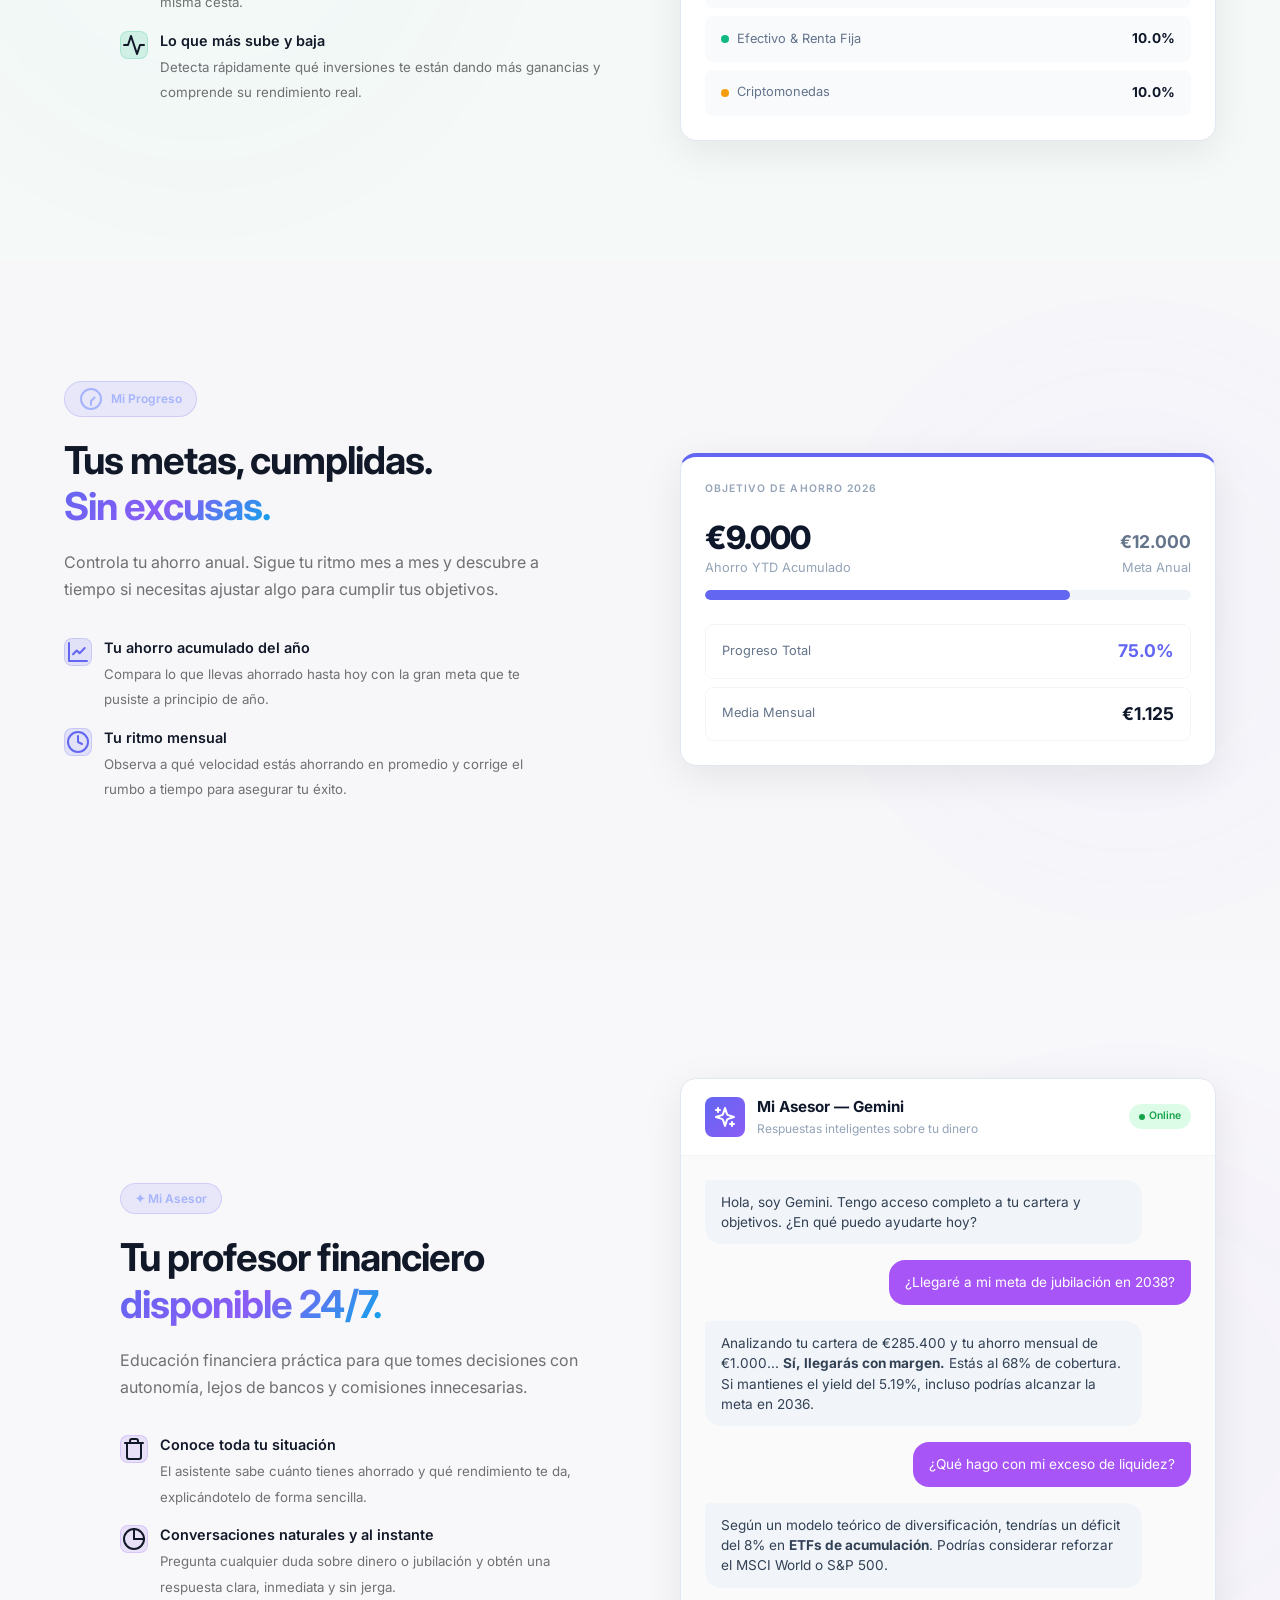
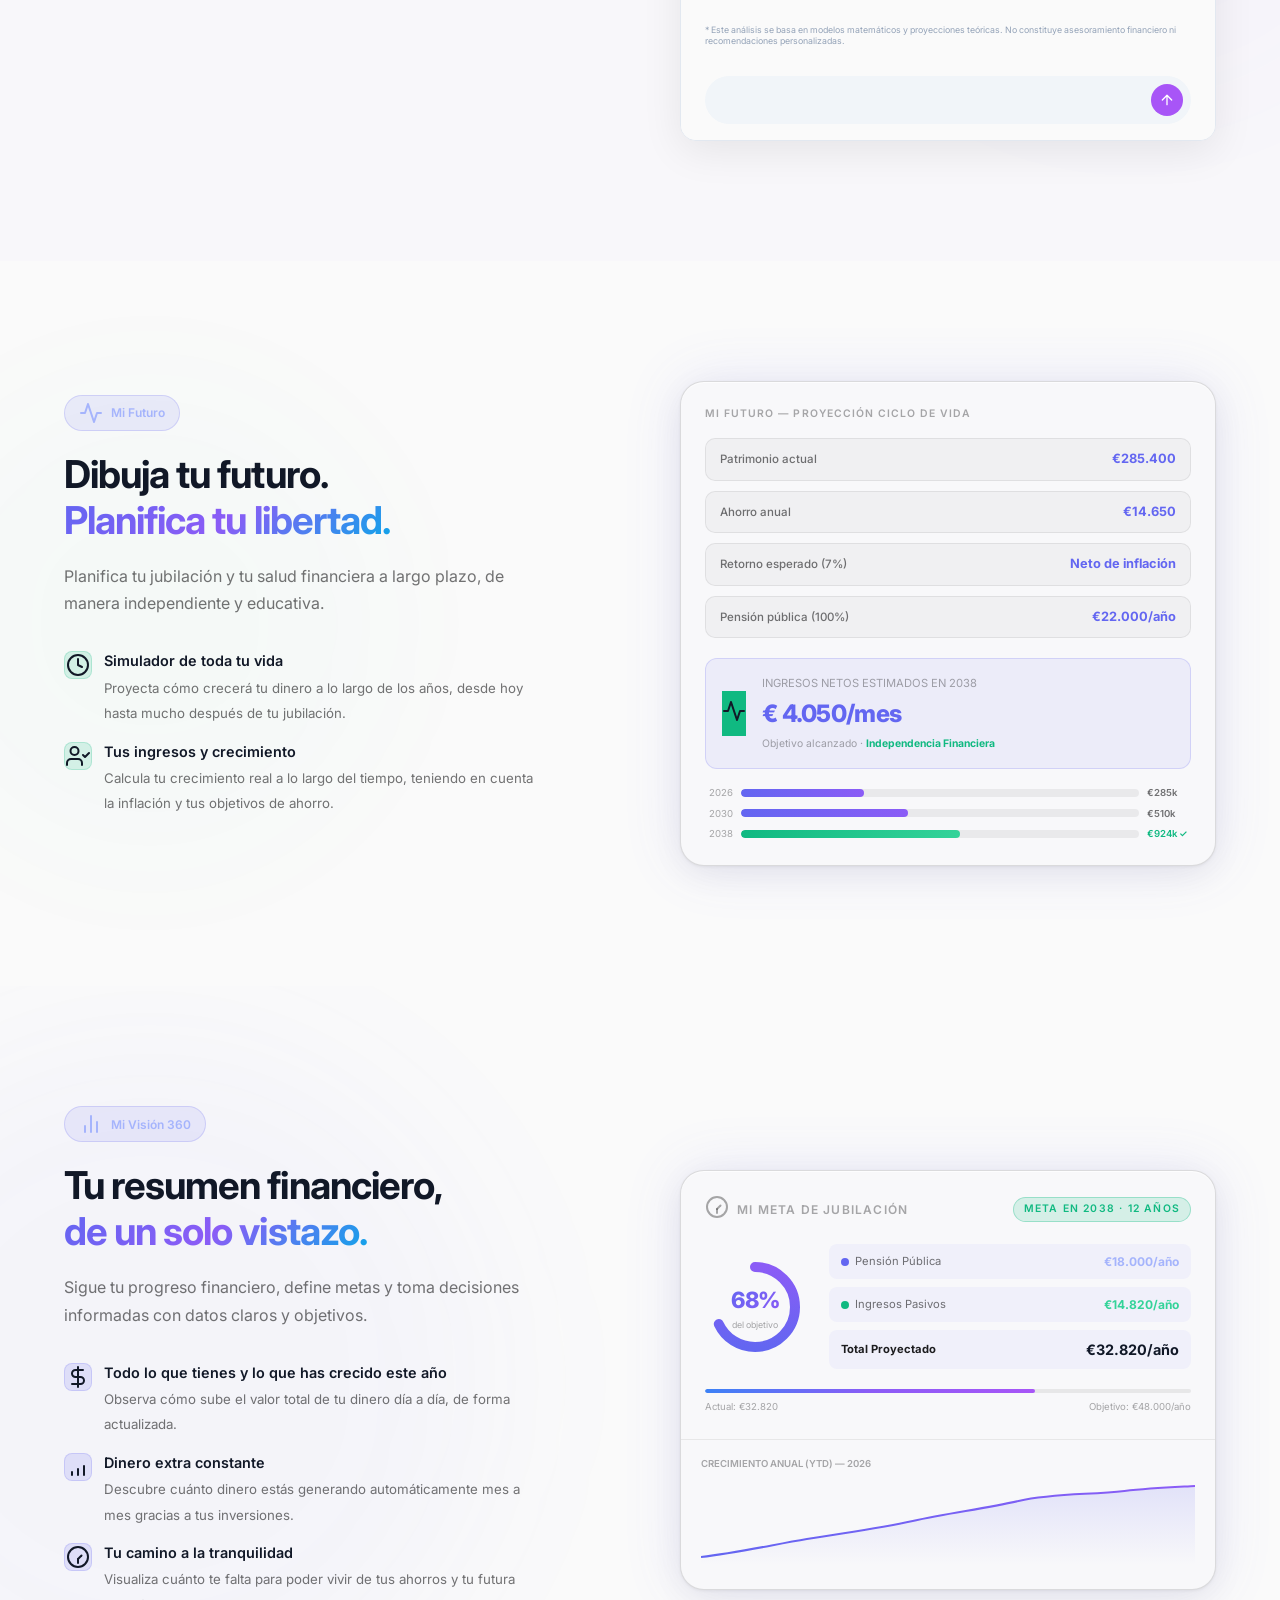
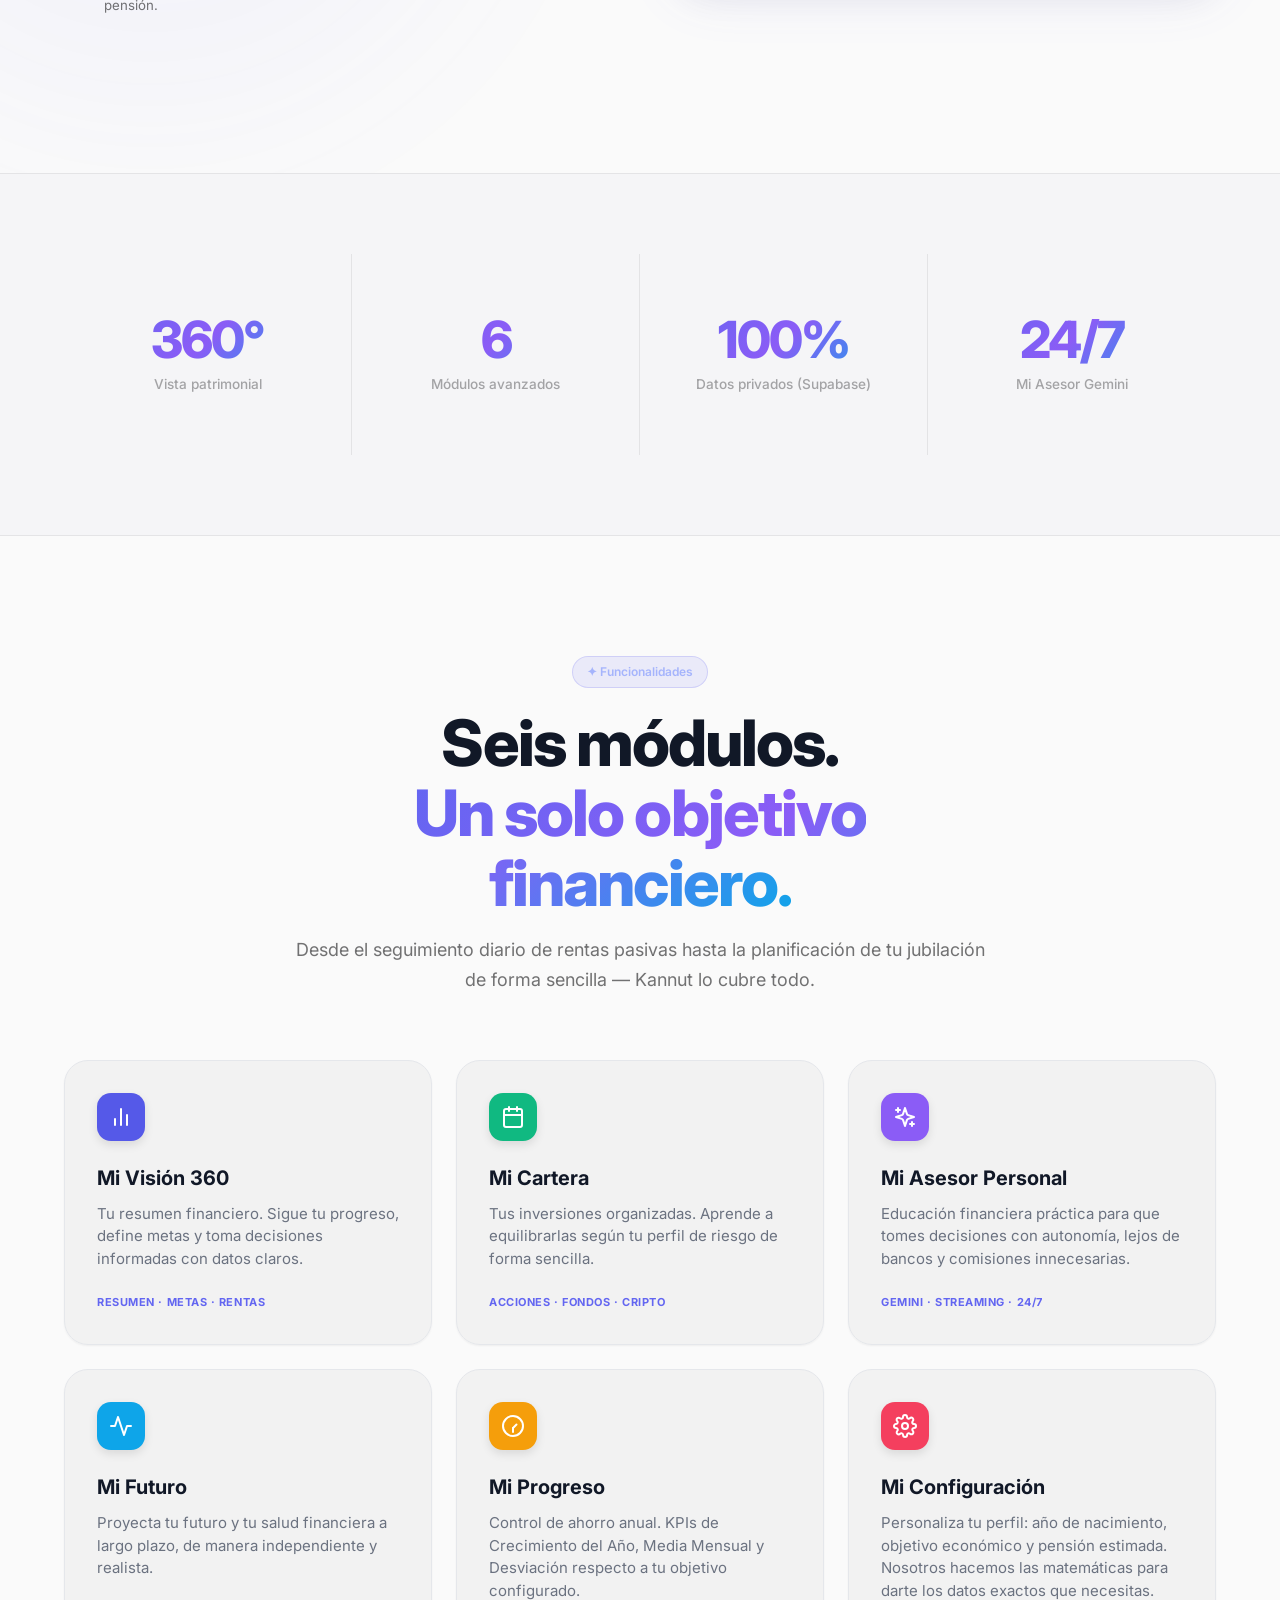
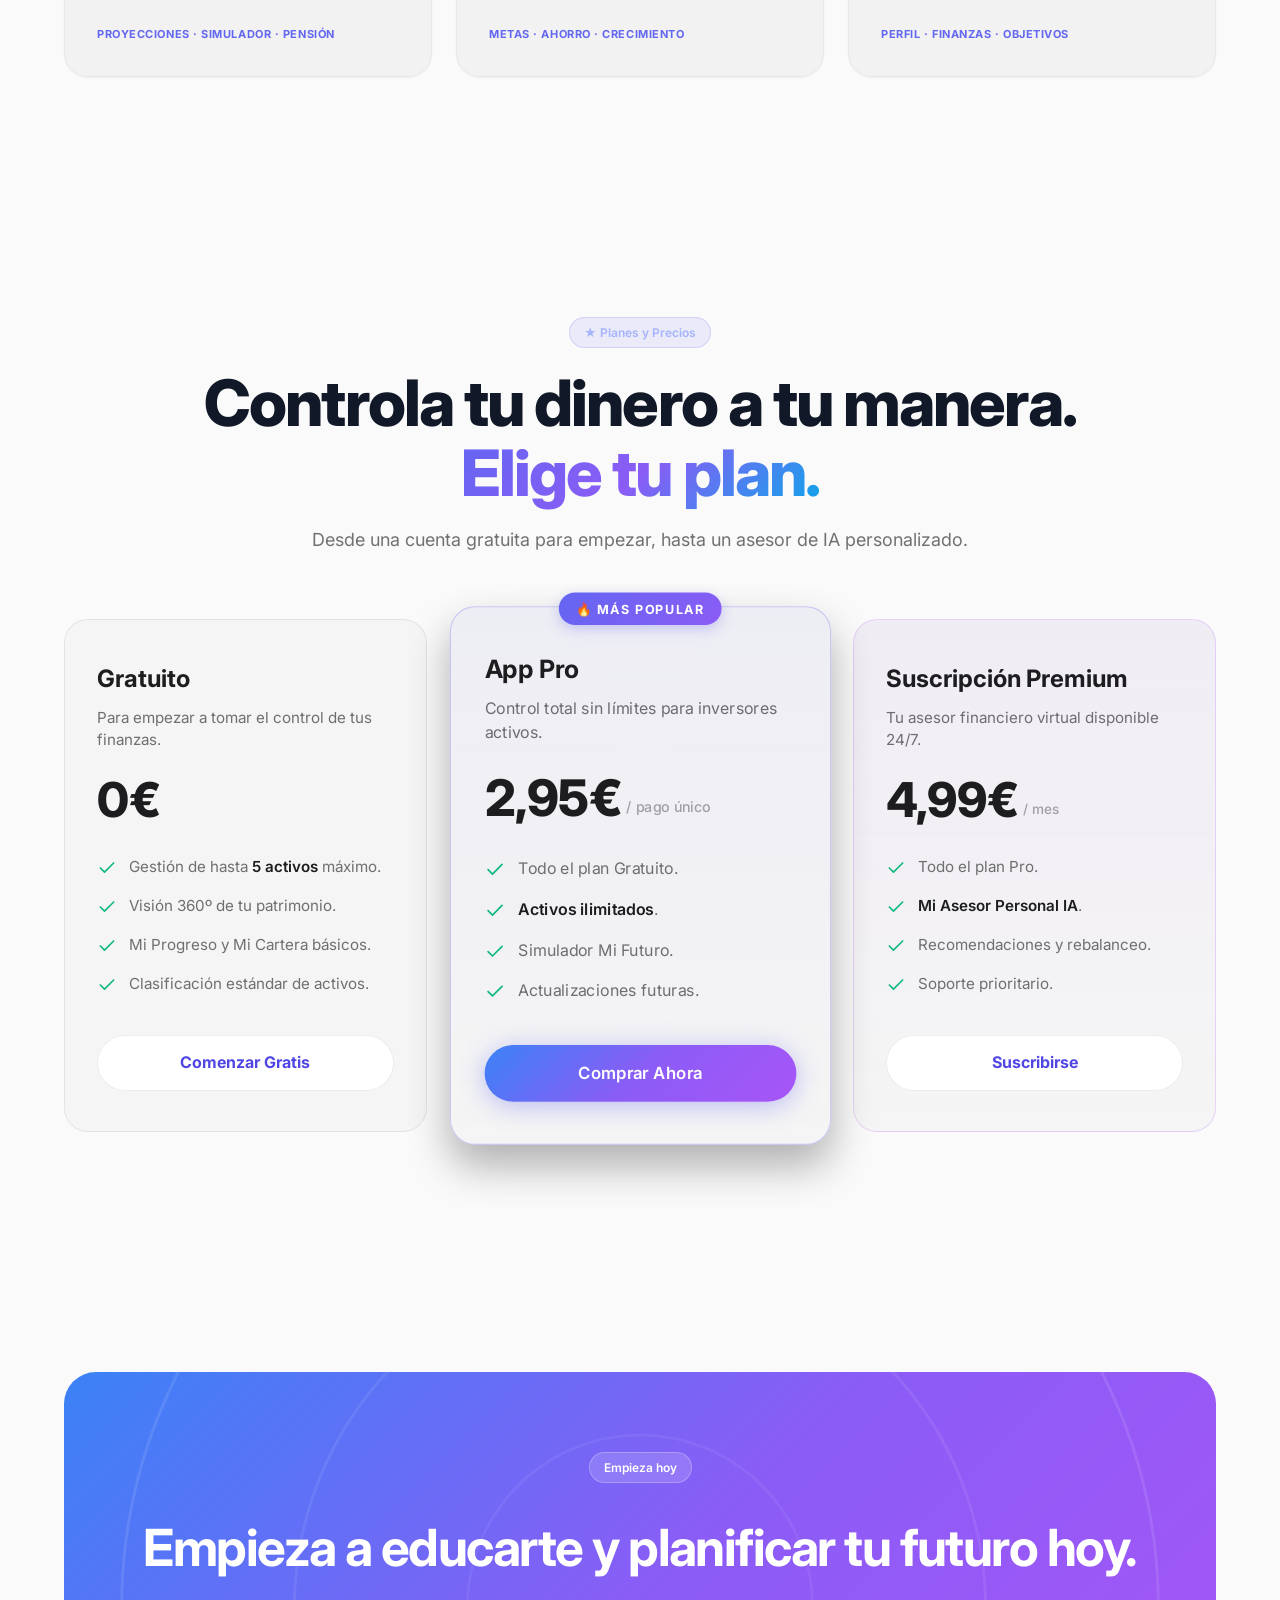
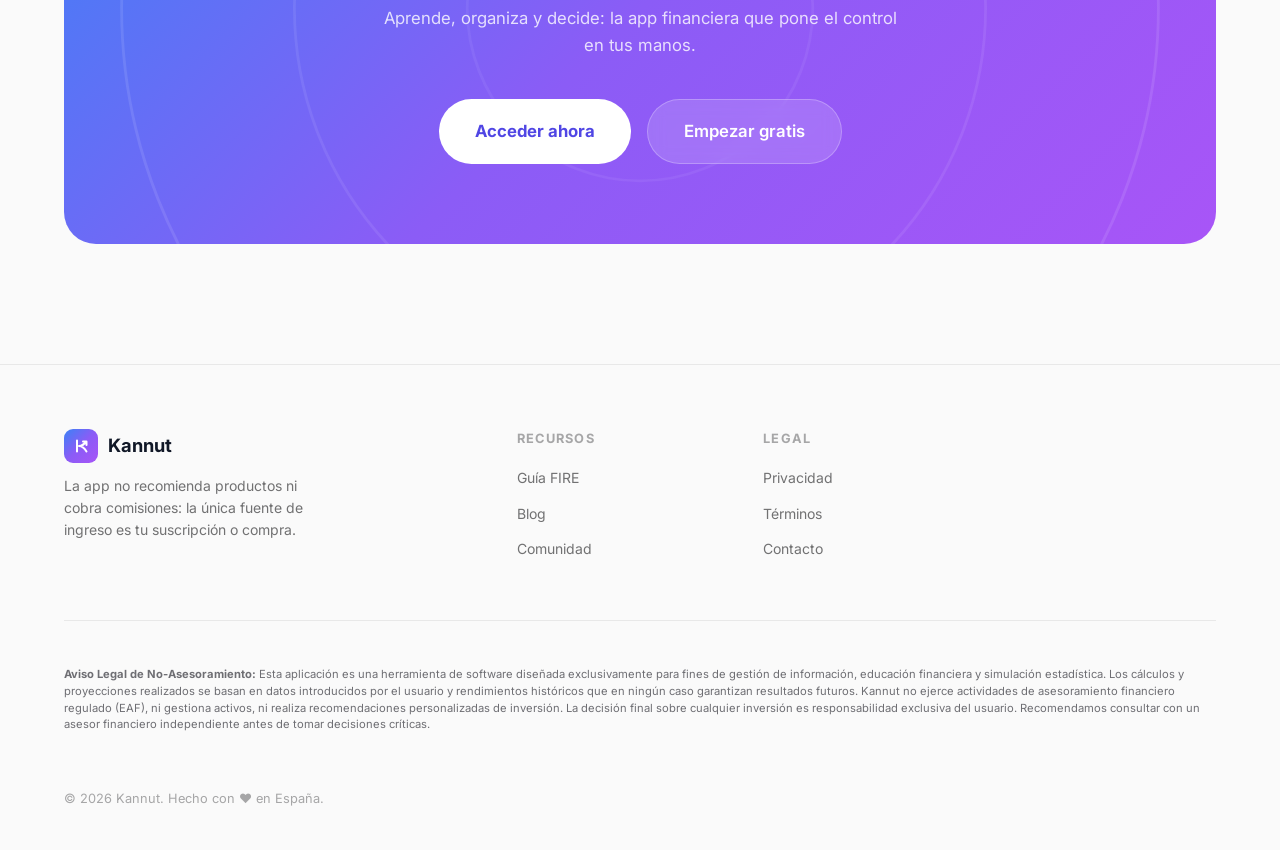
==== commit 0c432a57: "feat: Add new official Kannut app icons for iOS, web and sharing" ====
--- a/index.html
+++ b/index.html
@@ -20,9 +20,10 @@
     <link rel="canonical" href="https://www.kannut.com/" />
     <link rel="stylesheet" href="design-system.css" />
     <link rel="stylesheet" href="styles.css" />
-    <!-- Favicon emoji fallback -->
-    <link rel="icon"
-        href="data:image/svg+xml,<svg xmlns='http://www.w3.org/2000/svg' viewBox='0 0 100 100'><defs><linearGradient id='g' x1='100%25' y1='0%25' x2='0%25' y2='100%25'><stop offset='0%25' style='stop-color:%233b82f6;stop-opacity:1' /><stop offset='100%25' style='stop-color:%23a855f7;stop-opacity:1' /></linearGradient></defs><rect width='100' height='100' rx='30' fill='url(%23g)'/><path d='M38 28v44 M44 50c5 0 10-2 18-18 M44 50c5 0 12 5 22 22 M52 32h10v10' stroke='white' stroke-width='9' stroke-linecap='round' stroke-linejoin='round' fill='none'/></svg>" />
+    <!-- Icons -->
+    <link rel="icon" href="/favicon.ico" sizes="any" />
+    <link rel="icon" href="/favicon.png" type="image/png" sizes="64x64" />
+    <link rel="apple-touch-icon" href="/apple-touch-icon.png" />
 </head>
 
 <body class="ds-applied">
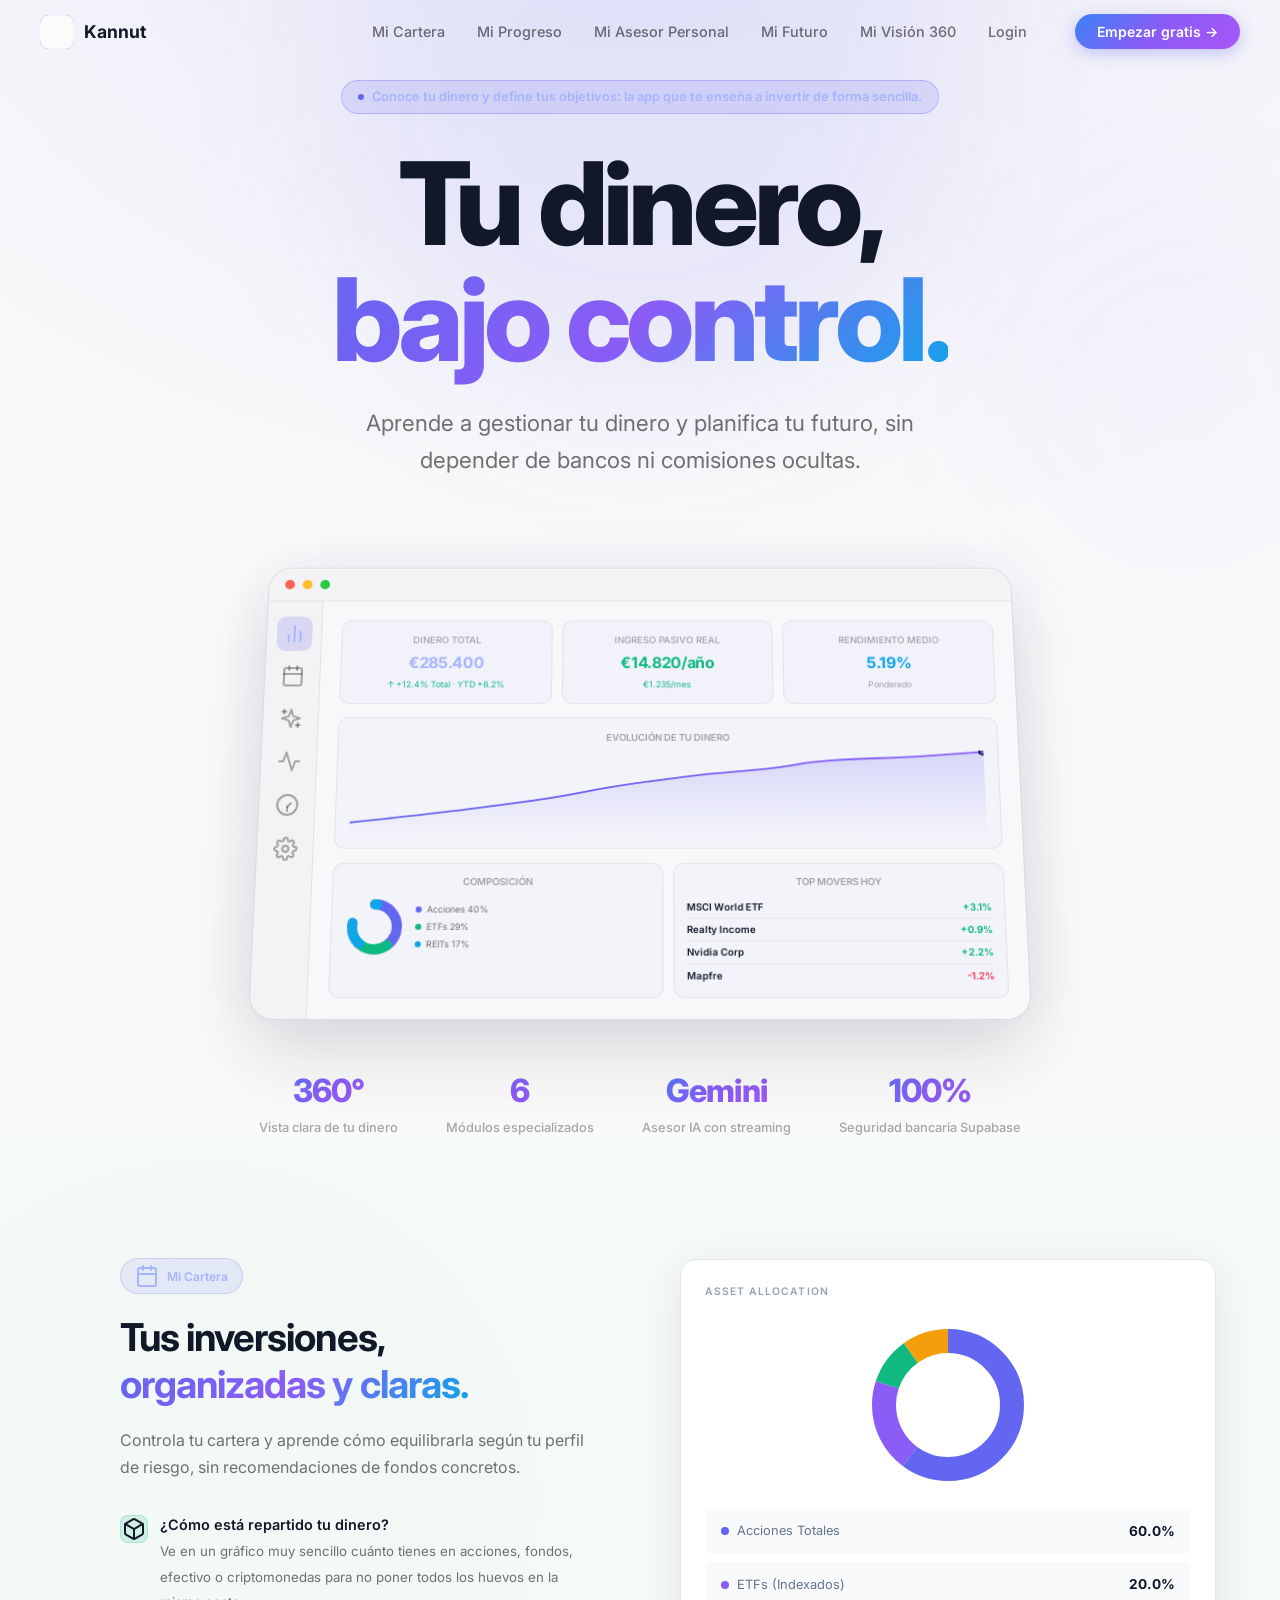
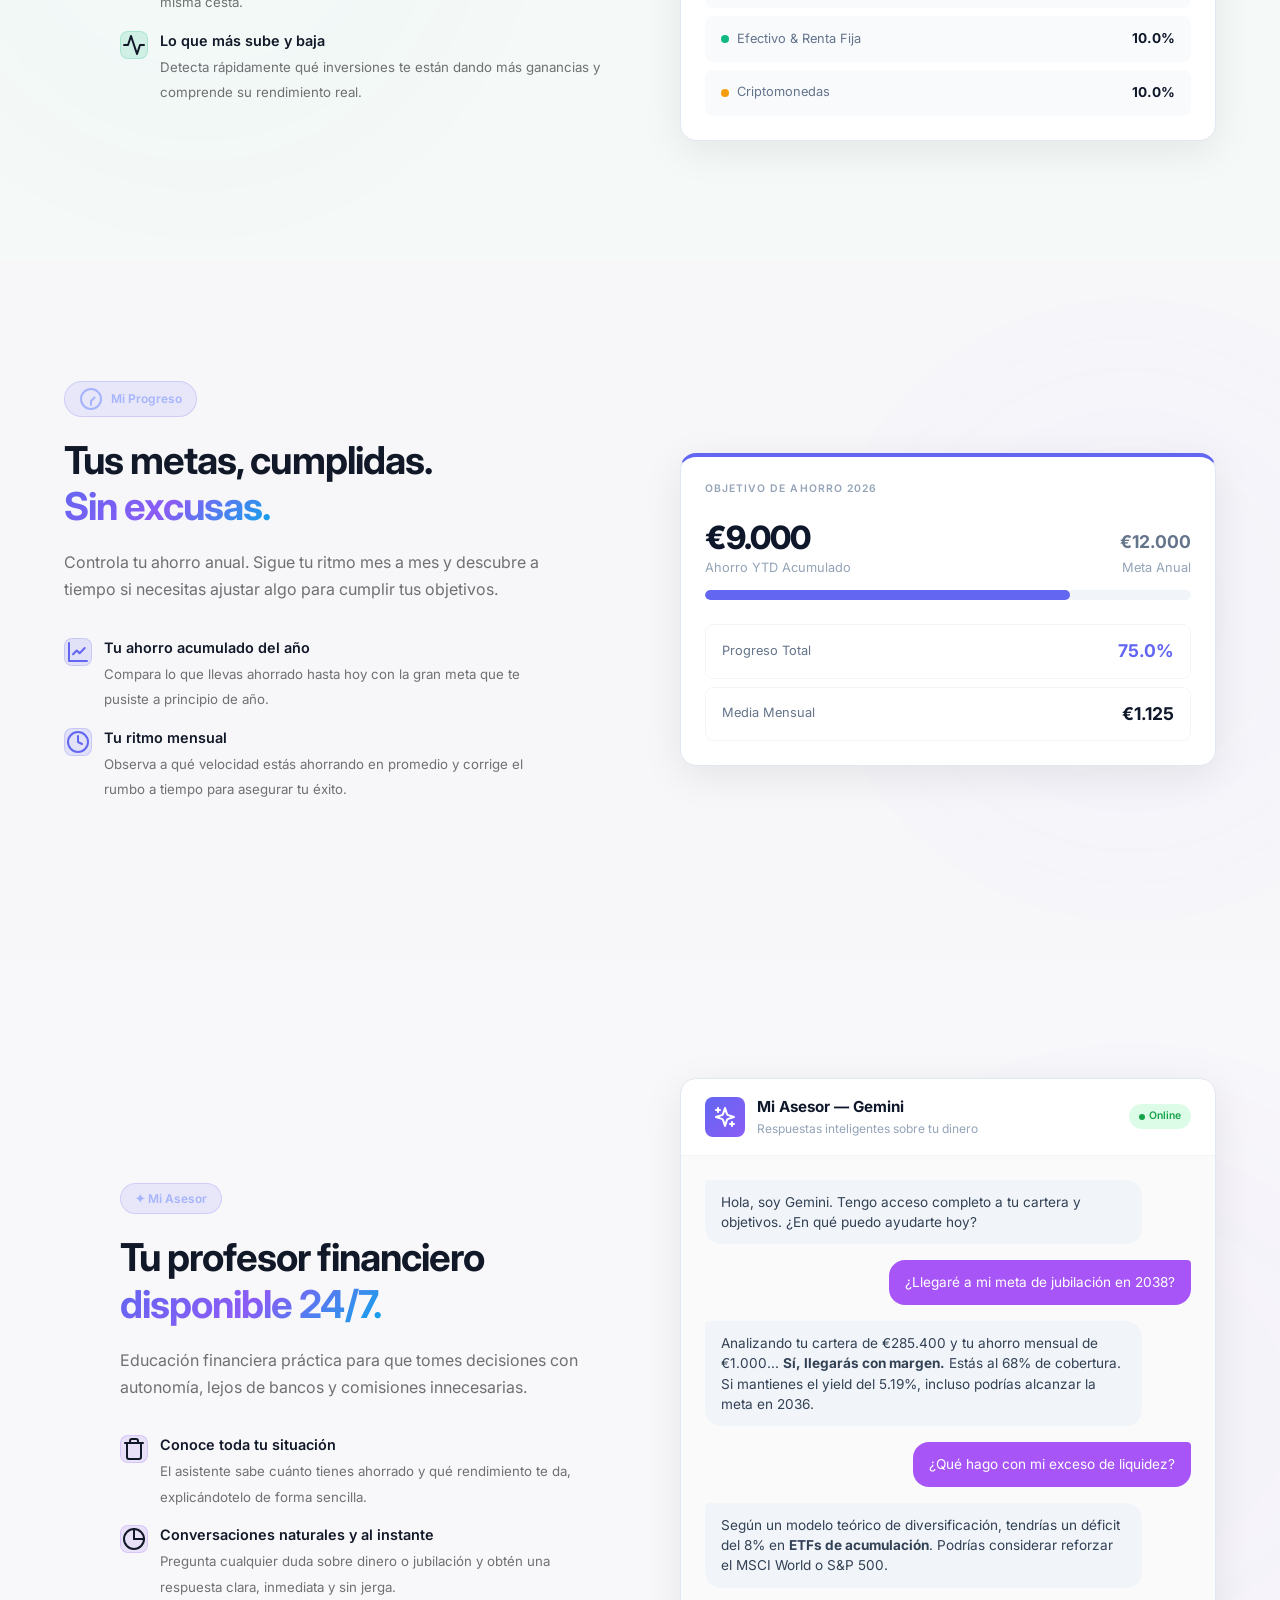
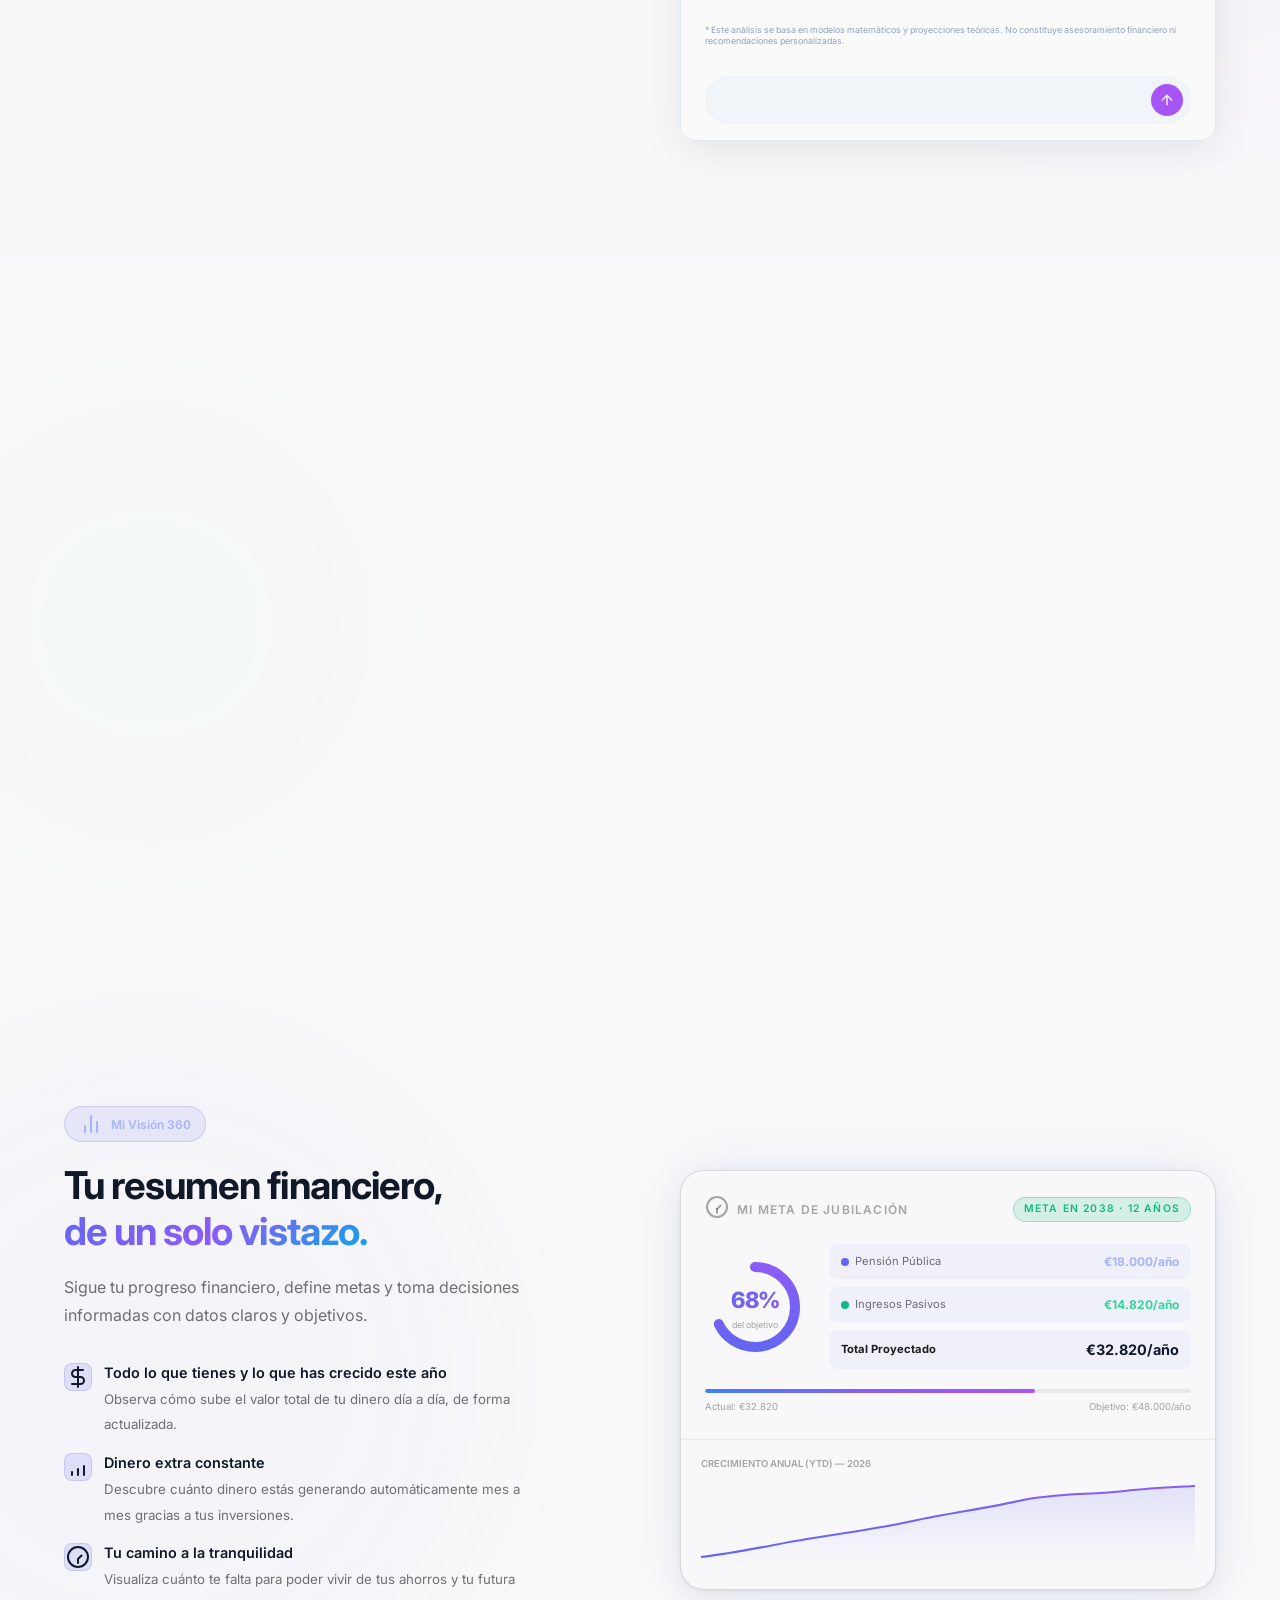
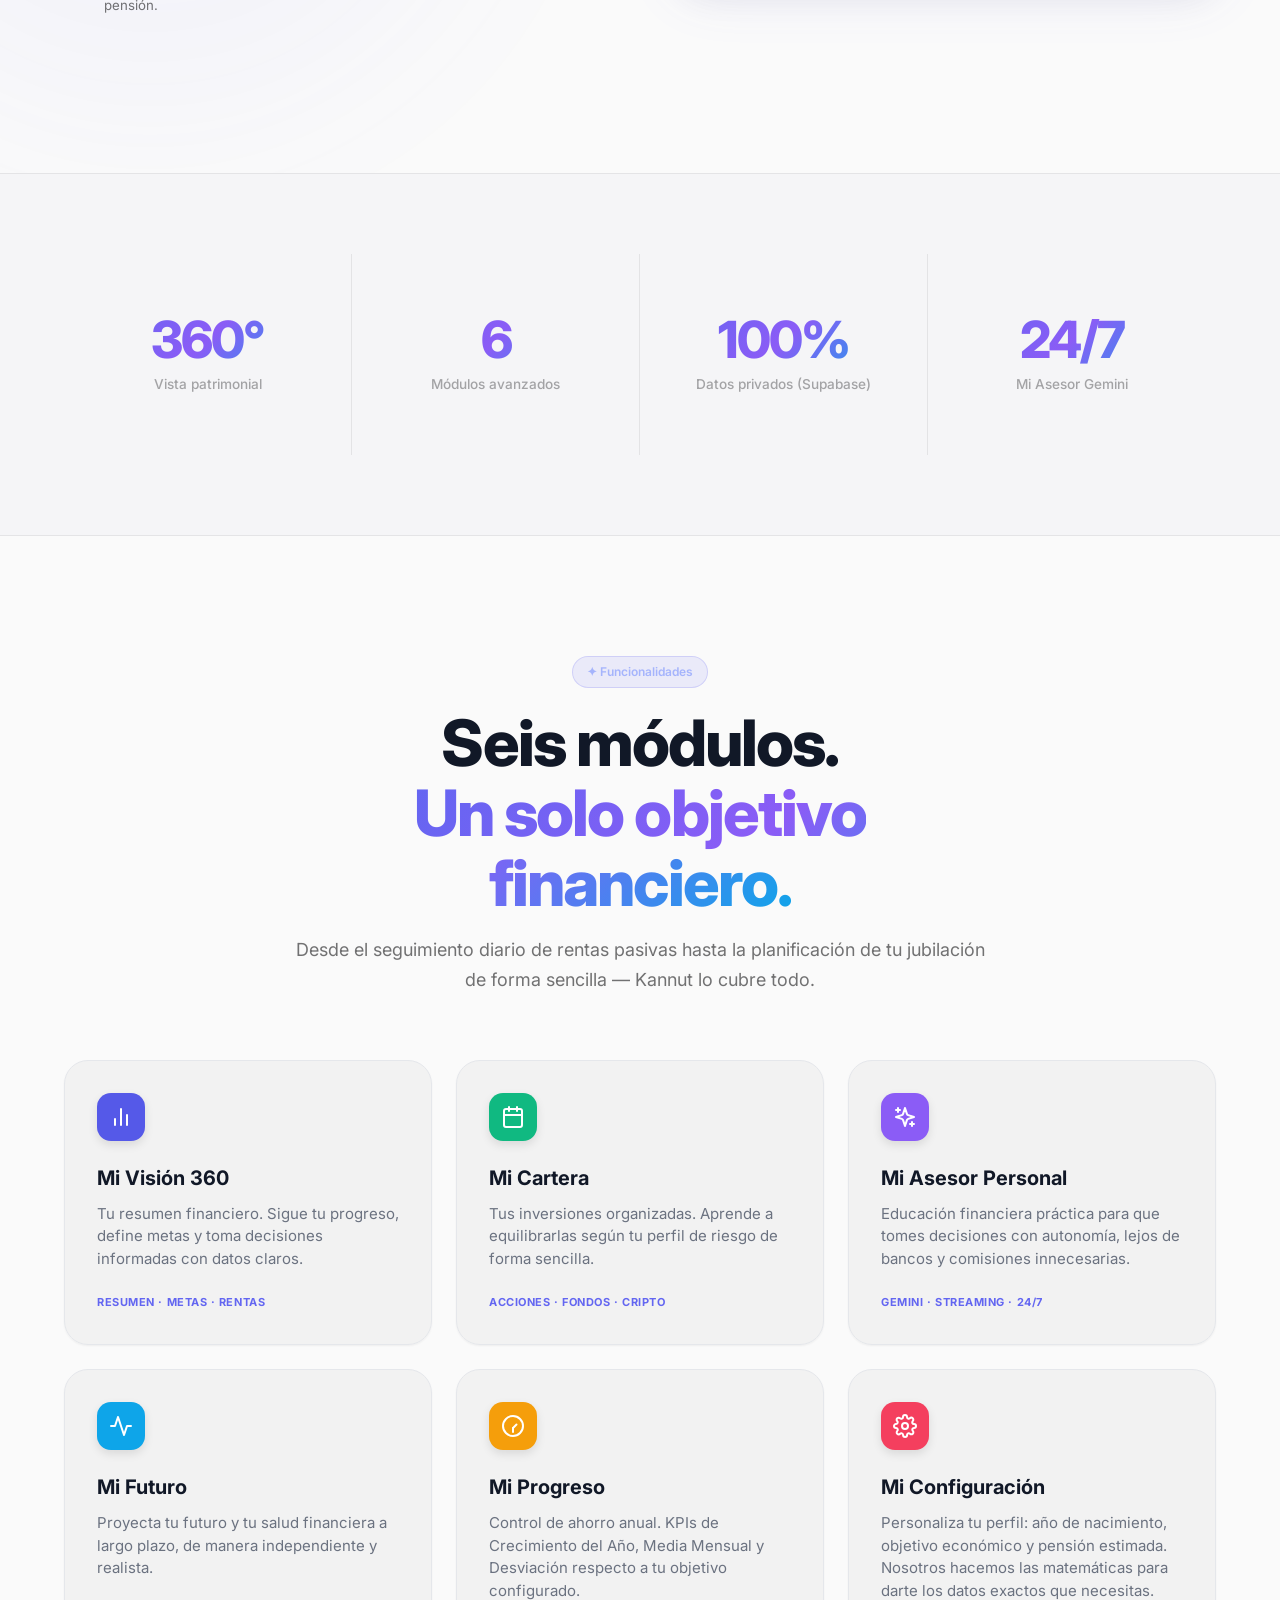
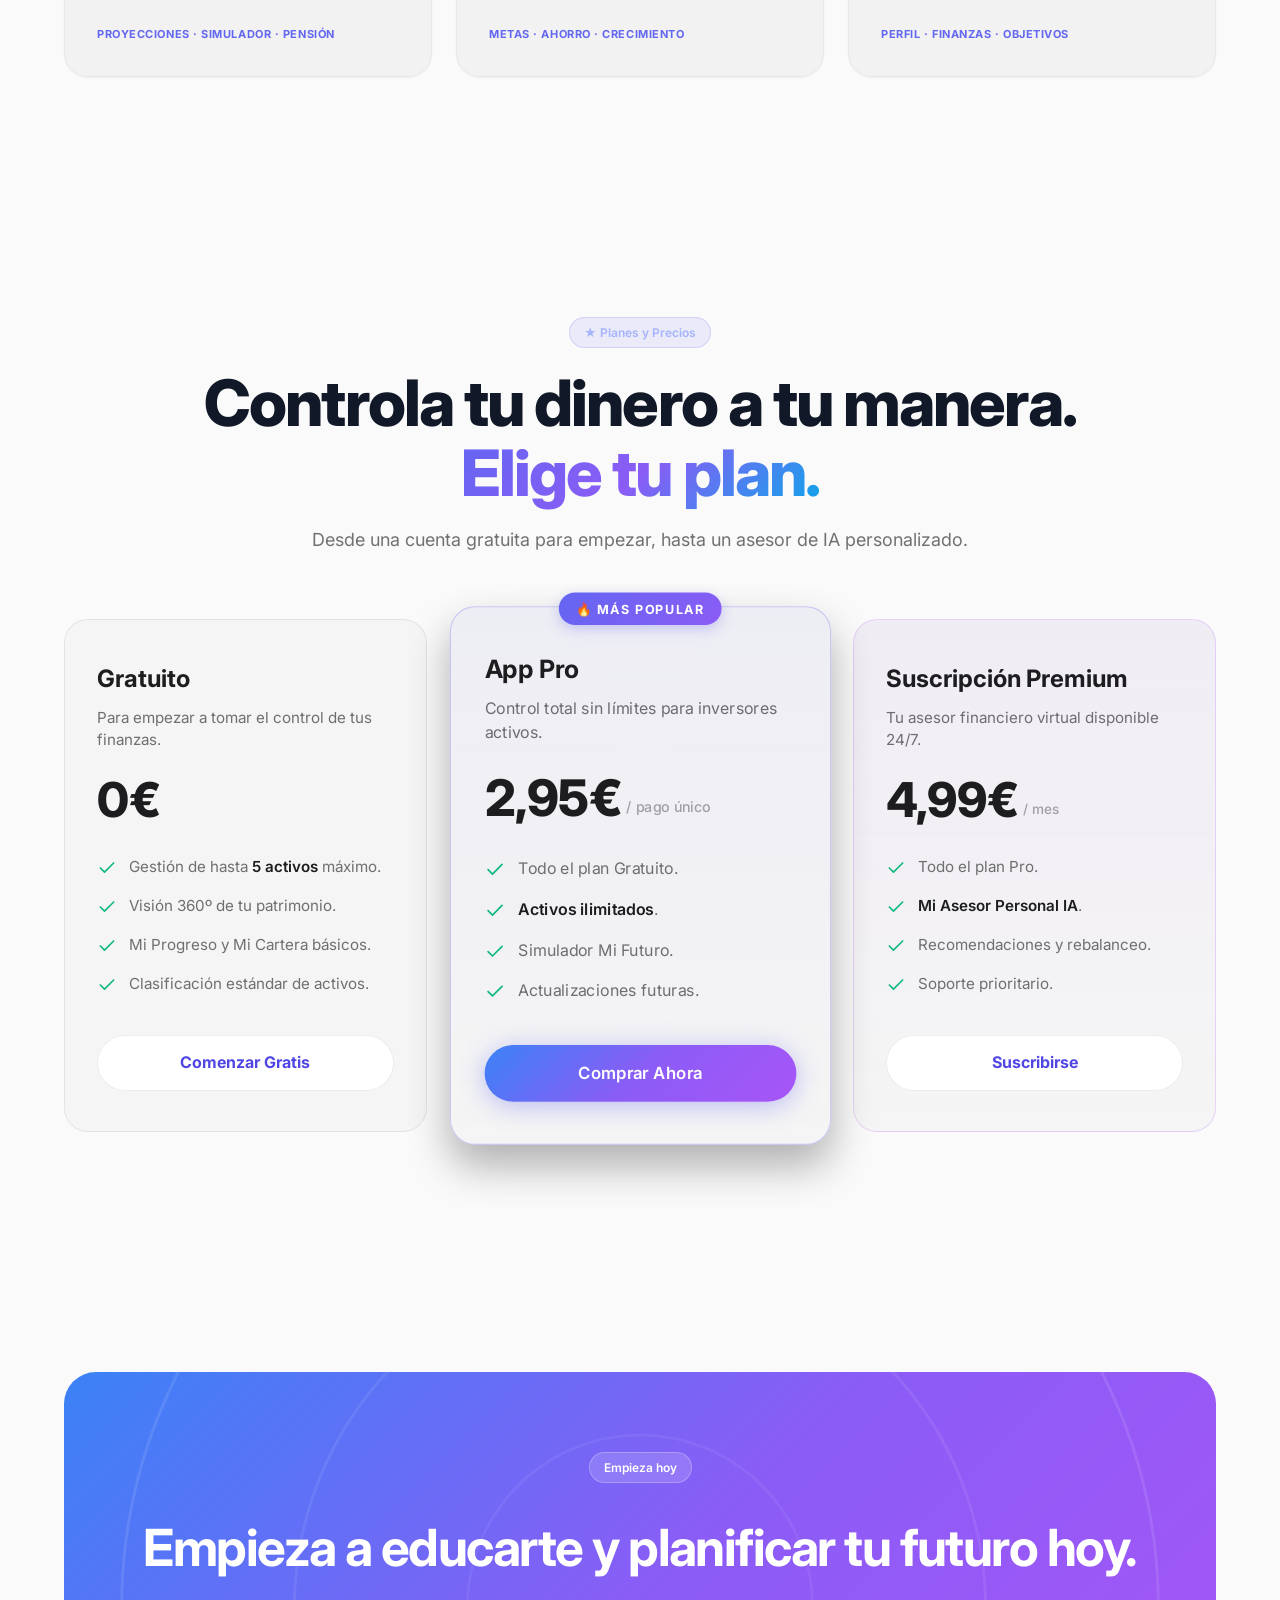
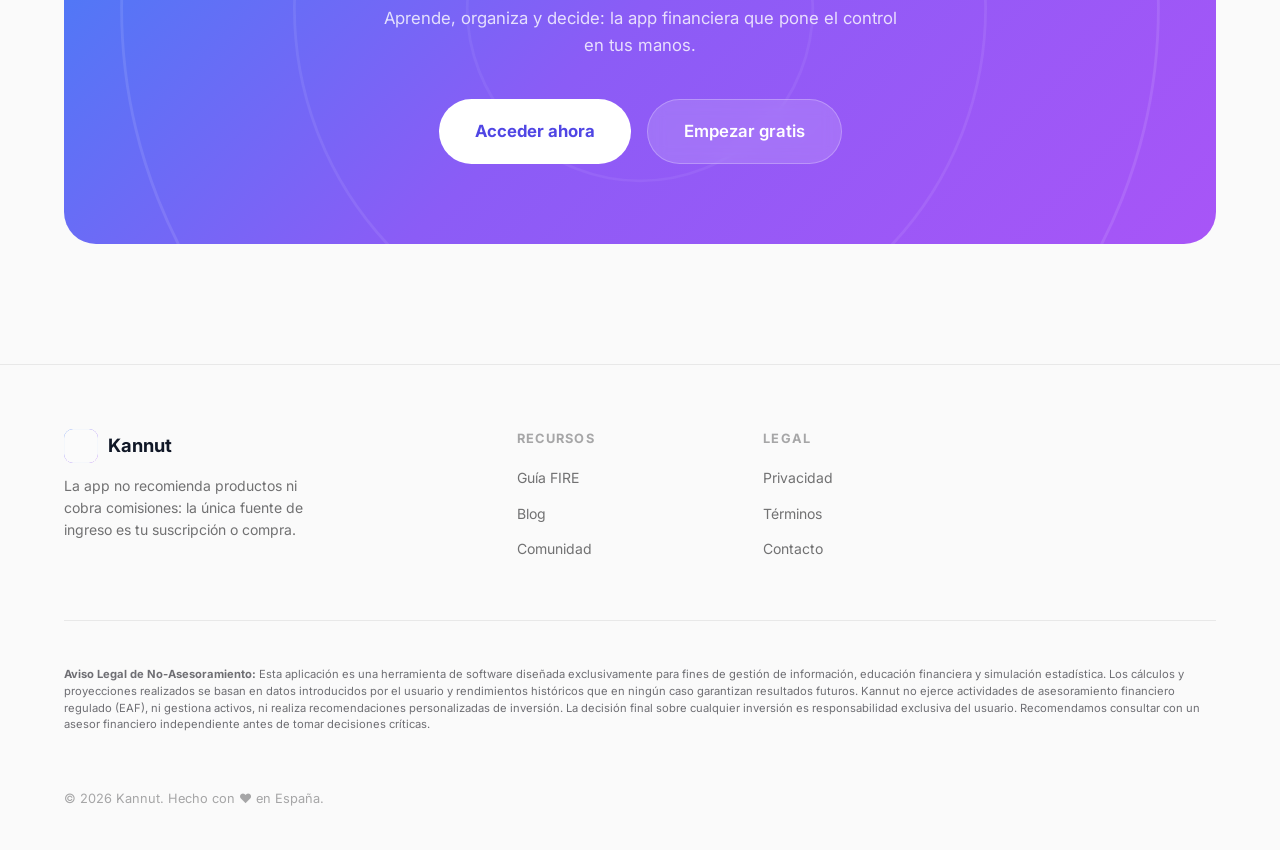
==== commit 7b297b11: "feat: Add new official Kannut app icons to iOS, web, sharing and Navigation UI" ====
--- a/index.html
+++ b/index.html
@@ -34,10 +34,10 @@
     <nav id="navbar">
         <div class="nav-inner">
             <a href="#" class="nav-logo">
-                <div class="nav-logo-icon"><svg class="ds-svg" viewBox="0 0 24 24" fill="none" stroke="white"
-                        stroke-width="2.8" stroke-linecap="round" stroke-linejoin="round">
-                        <path d="M8 6.5v11 M10 12c2.5 0 5-1.5 7.5-4.5 M10 12c2.5 0 5 1.5 7.5 5.5 M14 7.5h3.5v3.5" />
-                    </svg></div>
+                <div class="nav-logo-icon">
+                    <img src="/favicon.png" alt="Kannut Logo"
+                        style="width: 100%; height: 100%; object-fit: contain; border-radius: 9px;" />
+                </div>
                 Kannut
             </a>
             <button class="mobile-nav-toggle" aria-label="Abrir menú de navegación">
@@ -1124,11 +1124,10 @@
             <div class="footer-grid">
                 <div class="footer-brand">
                     <a href="#" class="nav-logo" style="font-size:1.15rem;">
-                        <div class="nav-logo-icon"><svg class="ds-svg" viewBox="0 0 24 24" fill="none" stroke="white"
-                                stroke-width="2.8" stroke-linecap="round" stroke-linejoin="round">
-                                <path
-                                    d="M8 6.5v11 M10 12c2.5 0 5-1.5 7.5-4.5 M10 12c2.5 0 5 1.5 7.5 5.5 M14 7.5h3.5v3.5" />
-                            </svg></div>
+                        <div class="nav-logo-icon">
+                            <img src="/favicon.png" alt="Kannut Logo"
+                                style="width: 100%; height: 100%; object-fit: contain; border-radius: 9px;" />
+                        </div>
                         Kannut
                     </a>
                     <p>La app no recomienda productos ni cobra comisiones: la única fuente de ingreso es tu suscripción
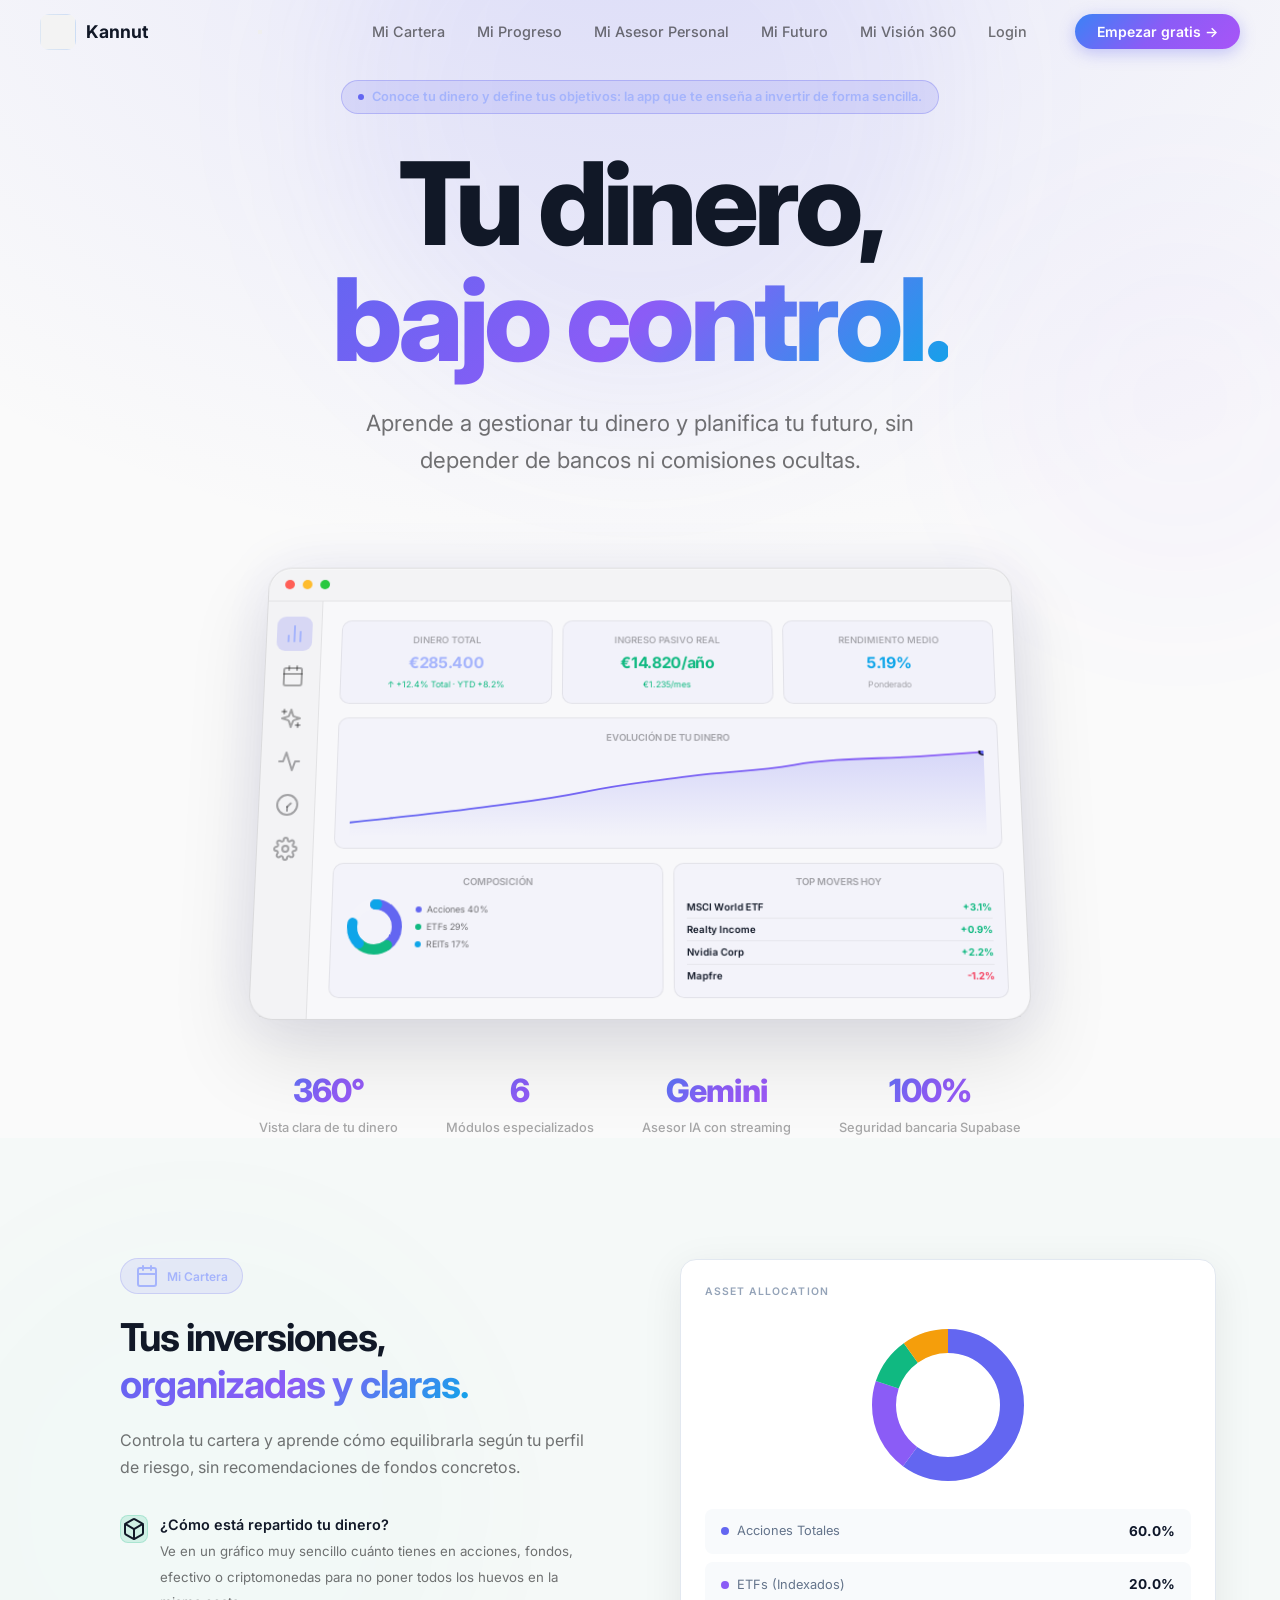
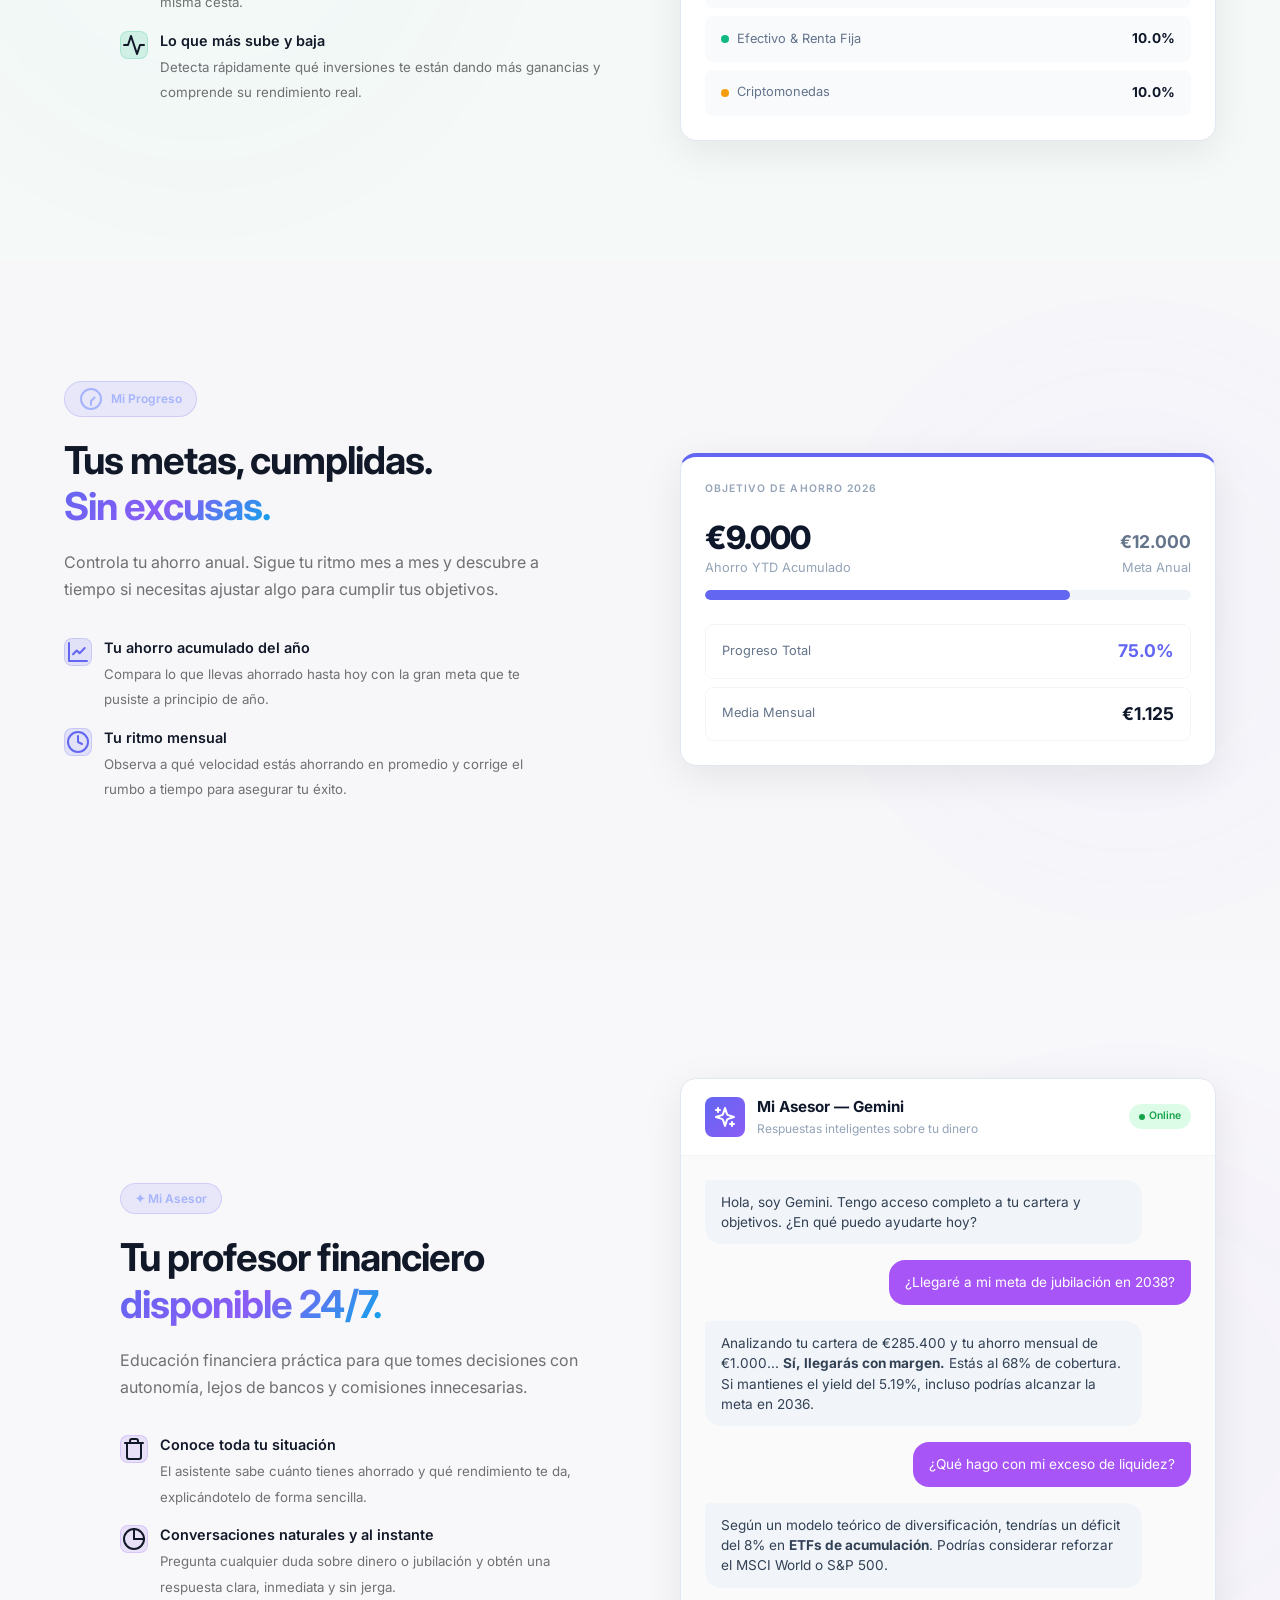
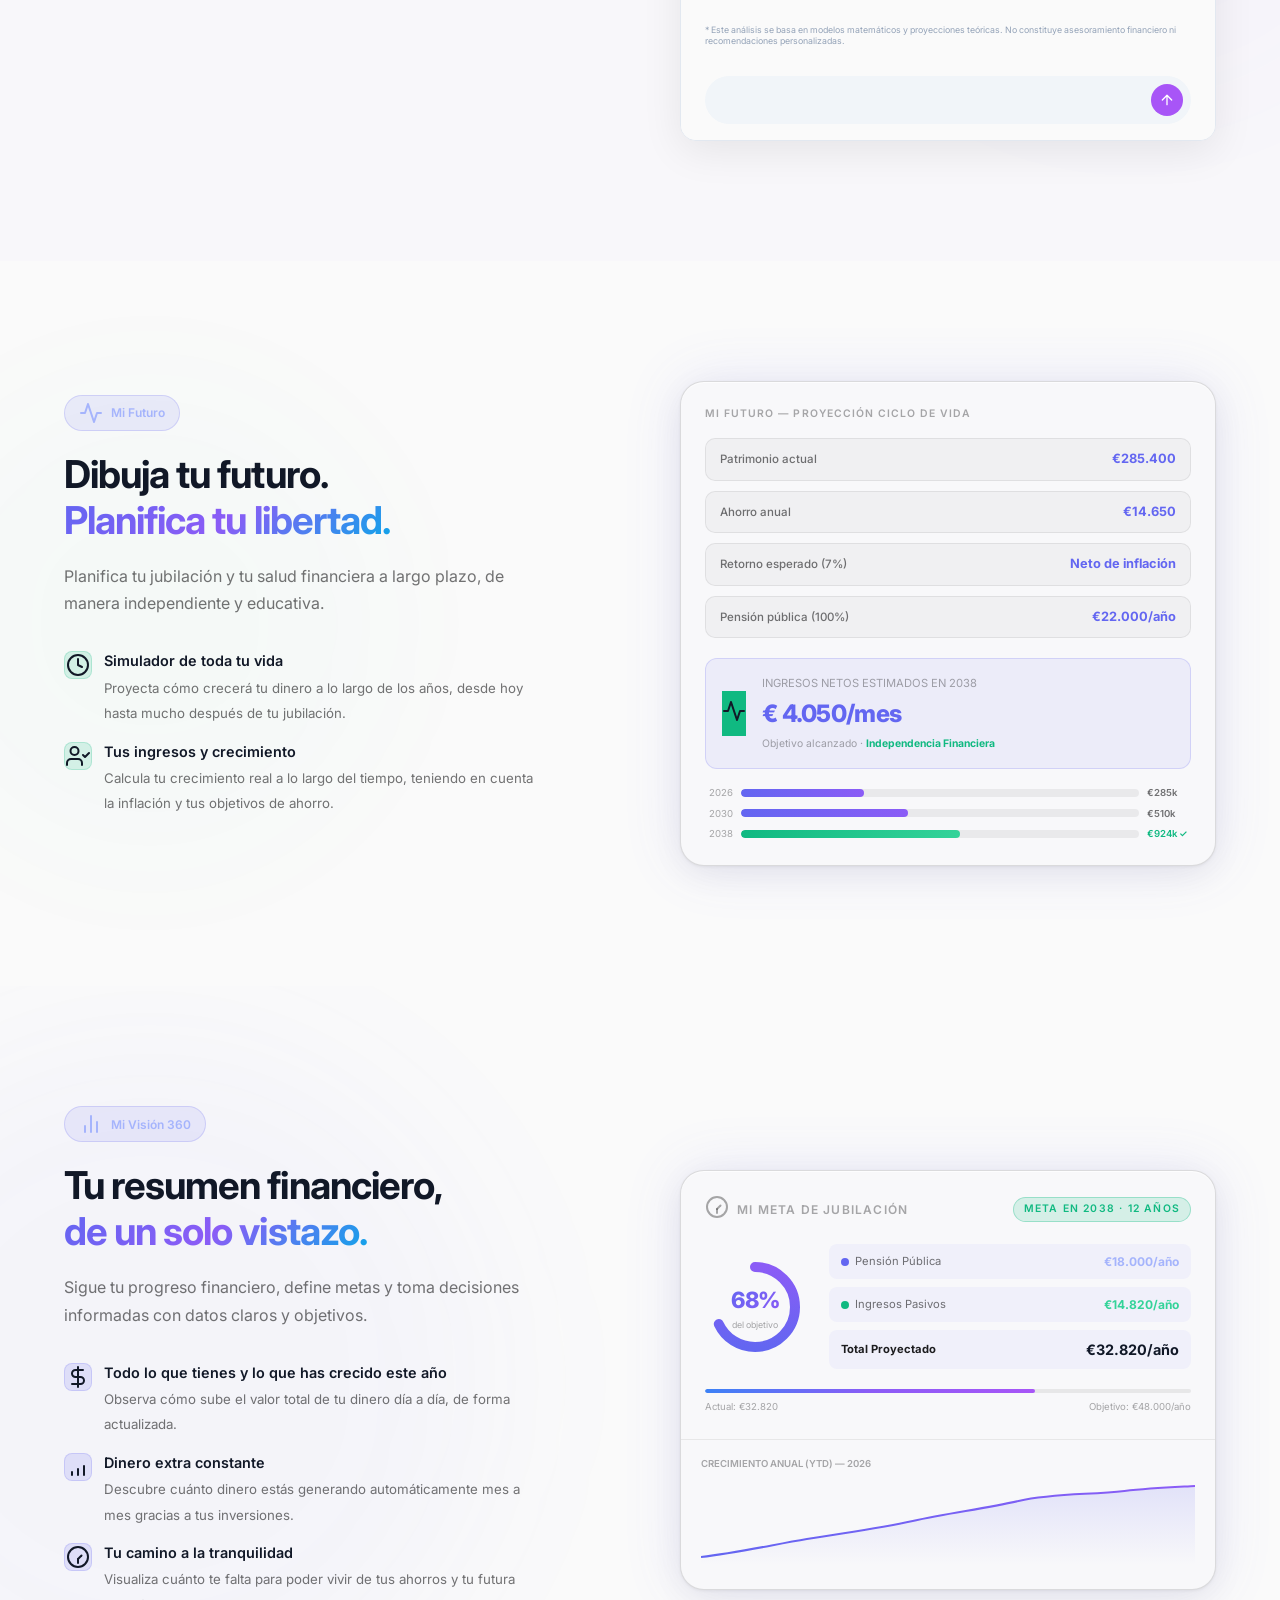
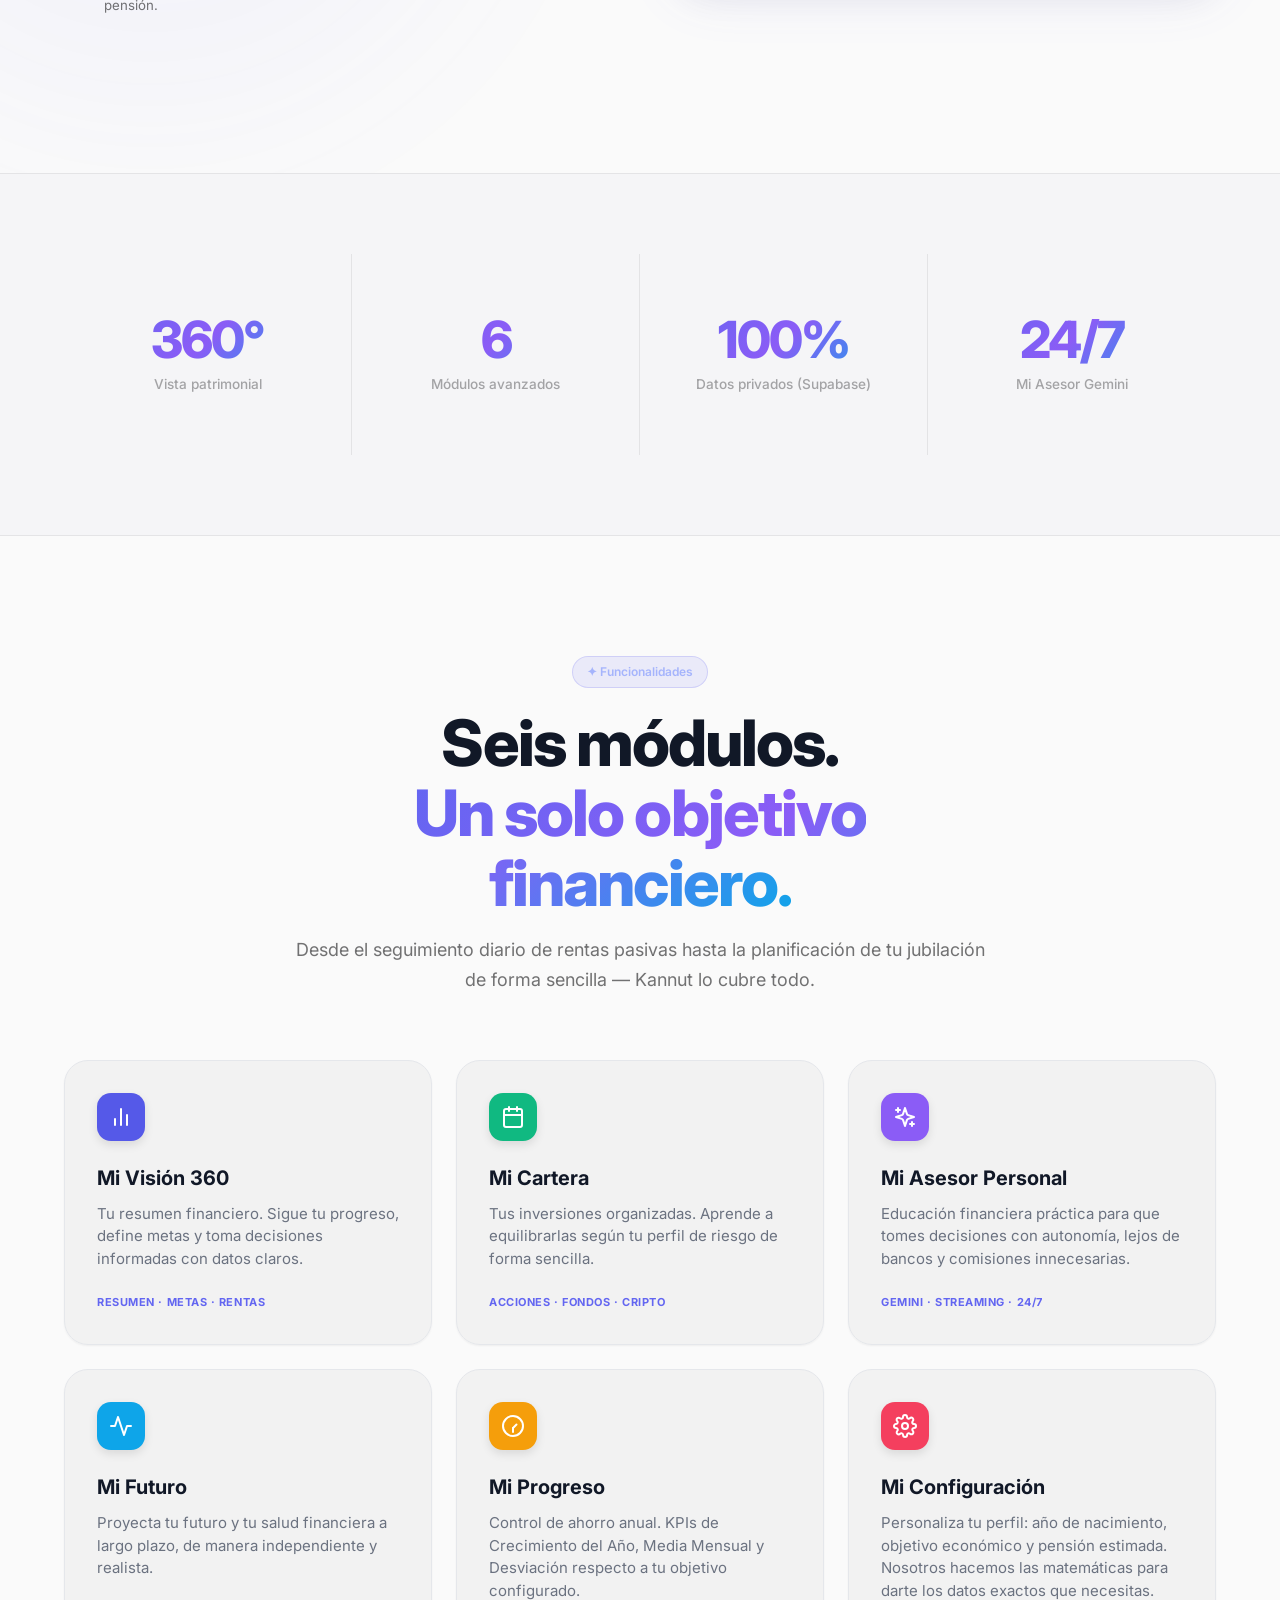
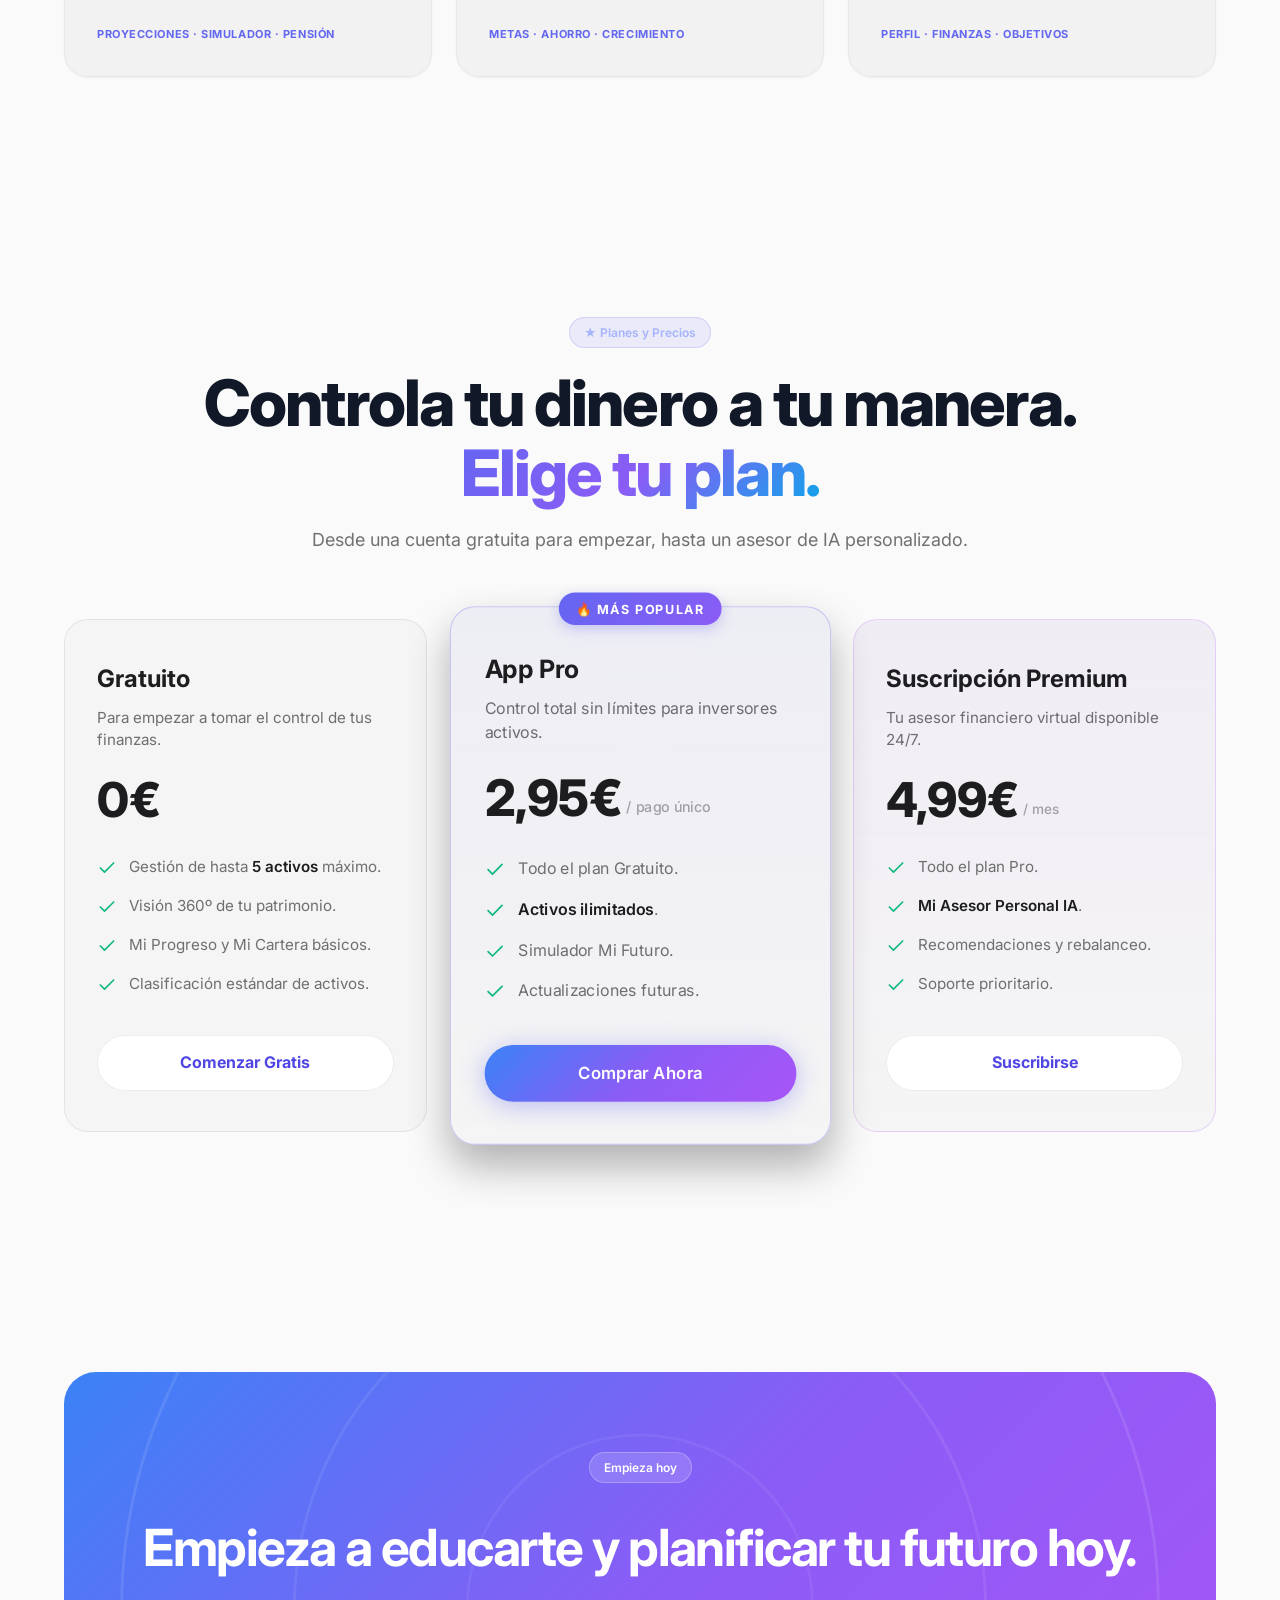
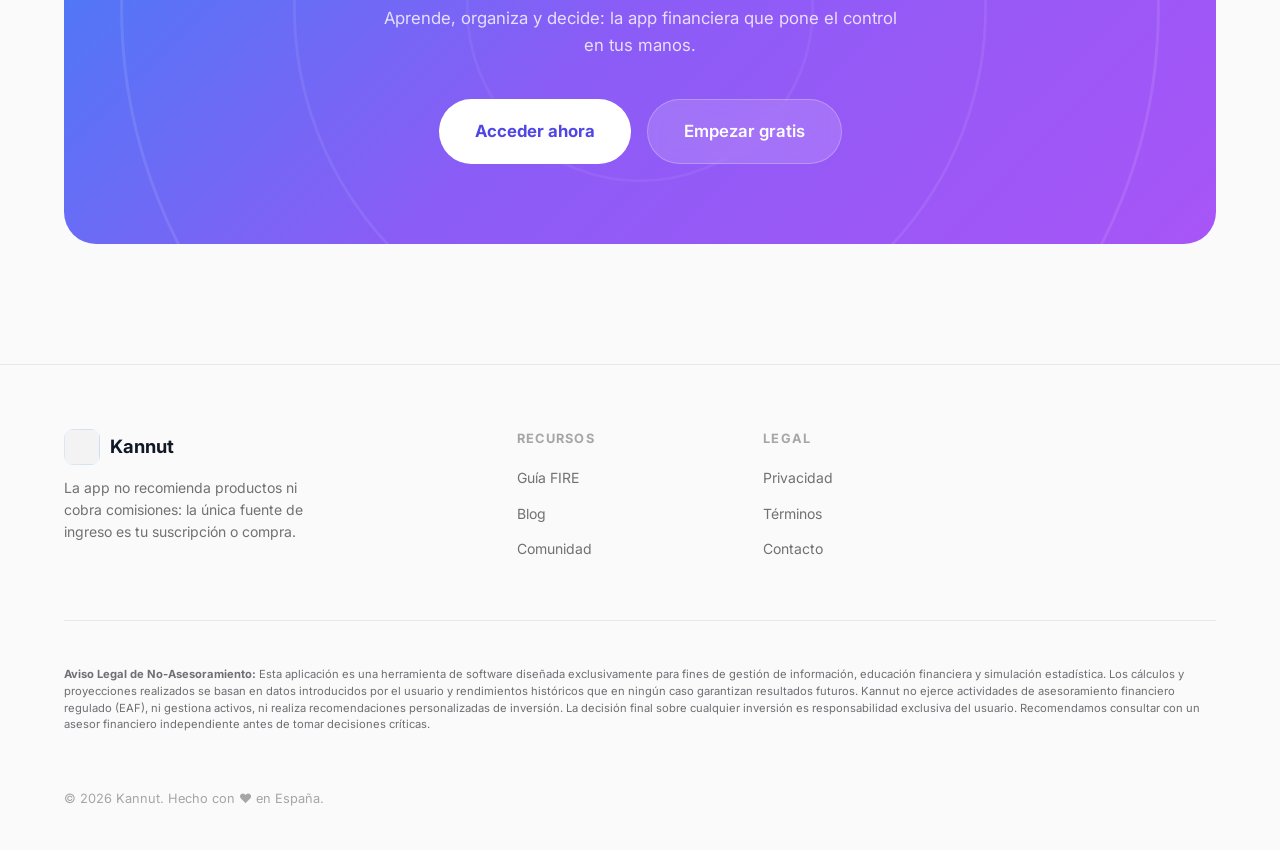
==== commit 8611713f: "fix: Use logo.png with gradient baked in for nav header/footer icons" ====
--- a/index.html
+++ b/index.html
@@ -34,10 +34,8 @@
     <nav id="navbar">
         <div class="nav-inner">
             <a href="#" class="nav-logo">
-                <div class="nav-logo-icon">
-                    <img src="/favicon.png" alt="Kannut Logo"
-                        style="width: 100%; height: 100%; object-fit: contain; border-radius: 9px;" />
-                </div>
+                <img src="/logo.png" alt="Kannut"
+                    style="width:36px;height:36px;border-radius:9px;object-fit:cover;display:block;" />
                 Kannut
             </a>
             <button class="mobile-nav-toggle" aria-label="Abrir menú de navegación">
@@ -1124,10 +1122,8 @@
             <div class="footer-grid">
                 <div class="footer-brand">
                     <a href="#" class="nav-logo" style="font-size:1.15rem;">
-                        <div class="nav-logo-icon">
-                            <img src="/favicon.png" alt="Kannut Logo"
-                                style="width: 100%; height: 100%; object-fit: contain; border-radius: 9px;" />
-                        </div>
+                        <img src="/logo.png" alt="Kannut"
+                            style="width:36px;height:36px;border-radius:9px;object-fit:cover;display:block;" />
                         Kannut
                     </a>
                     <p>La app no recomienda productos ni cobra comisiones: la única fuente de ingreso es tu suscripción
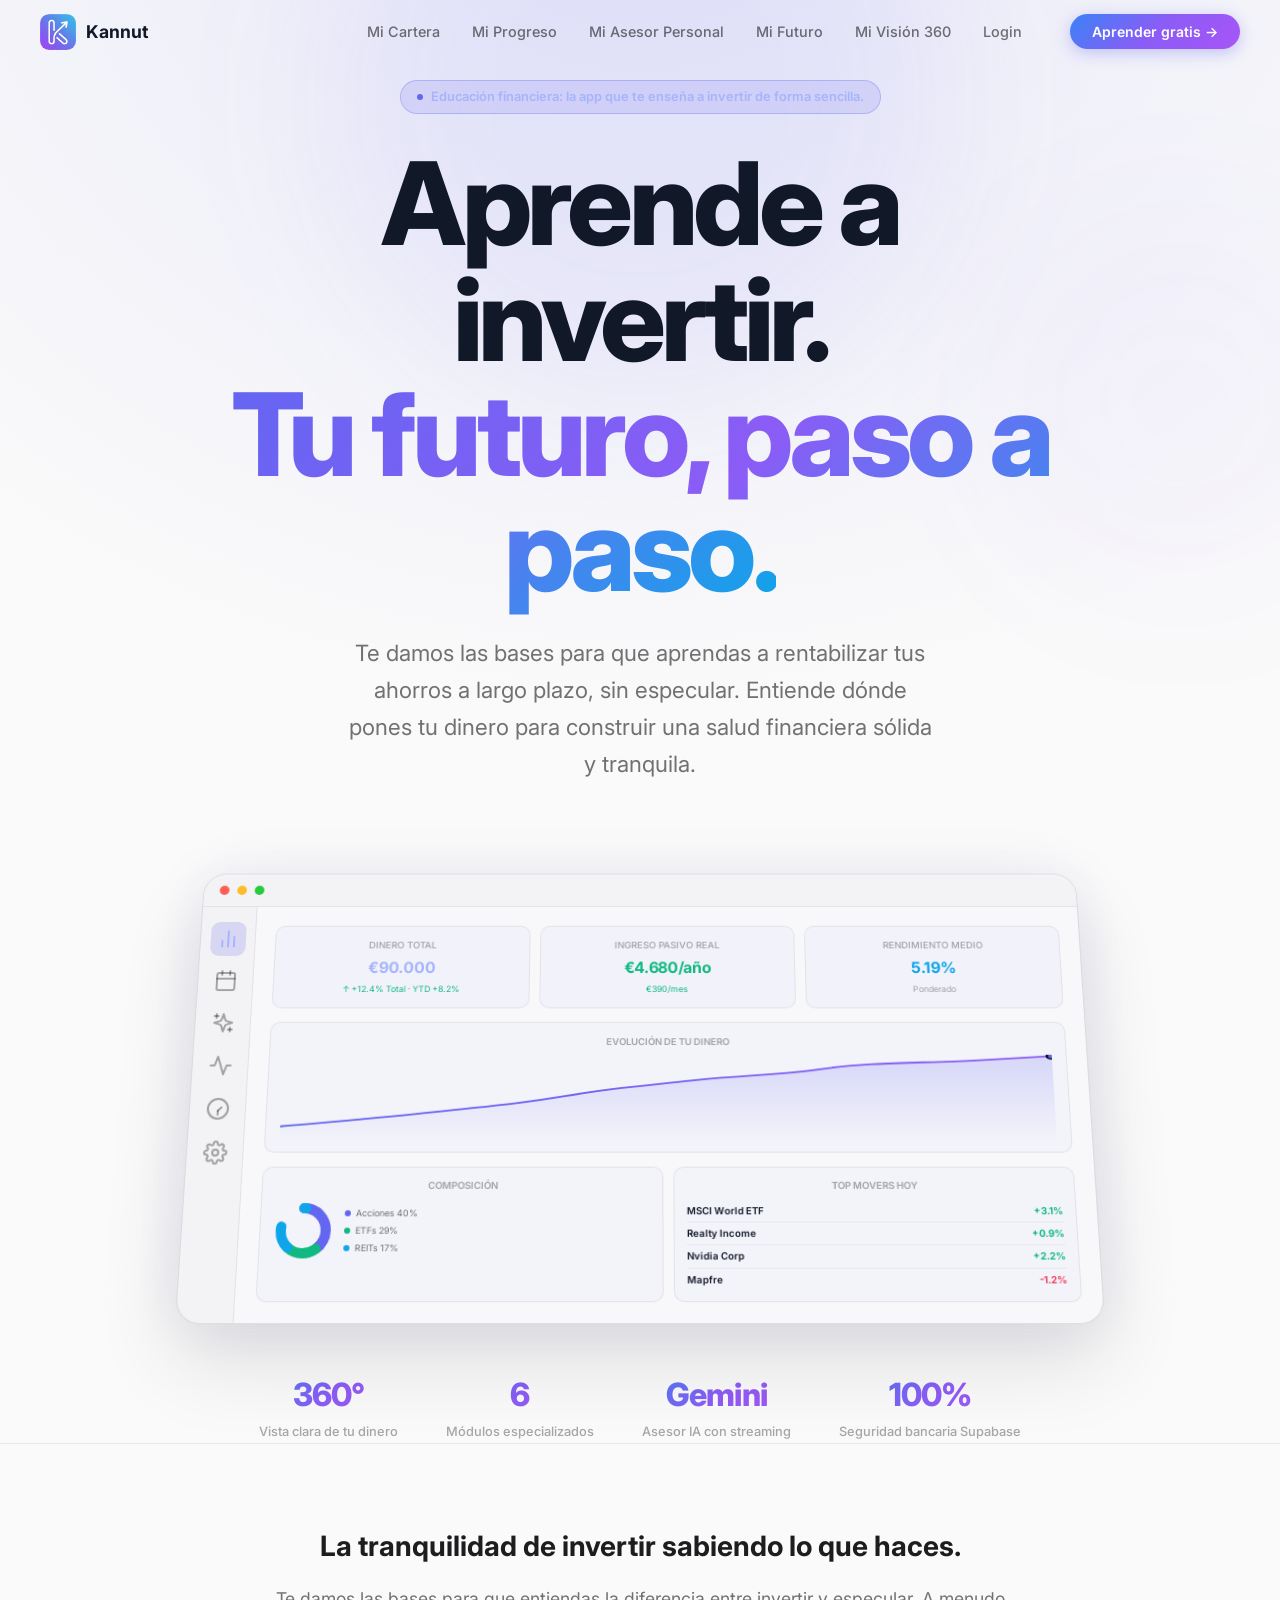
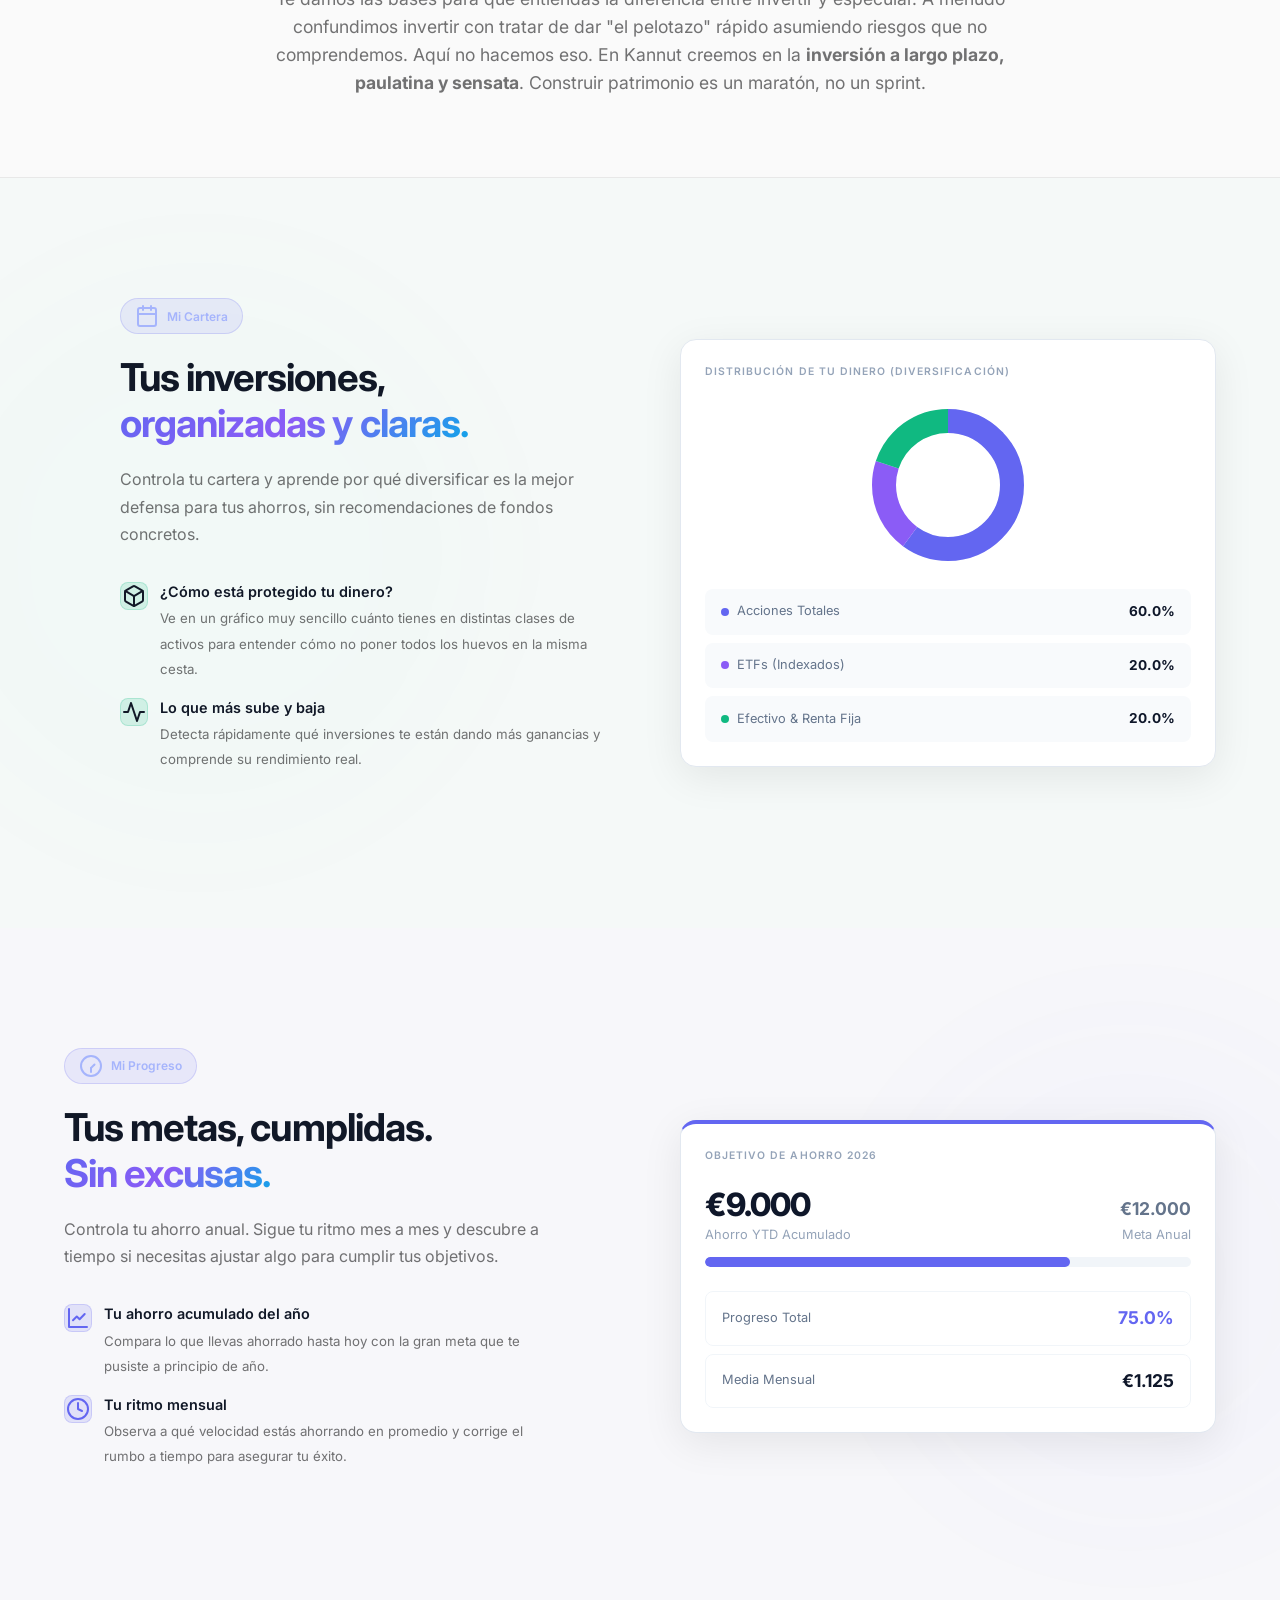
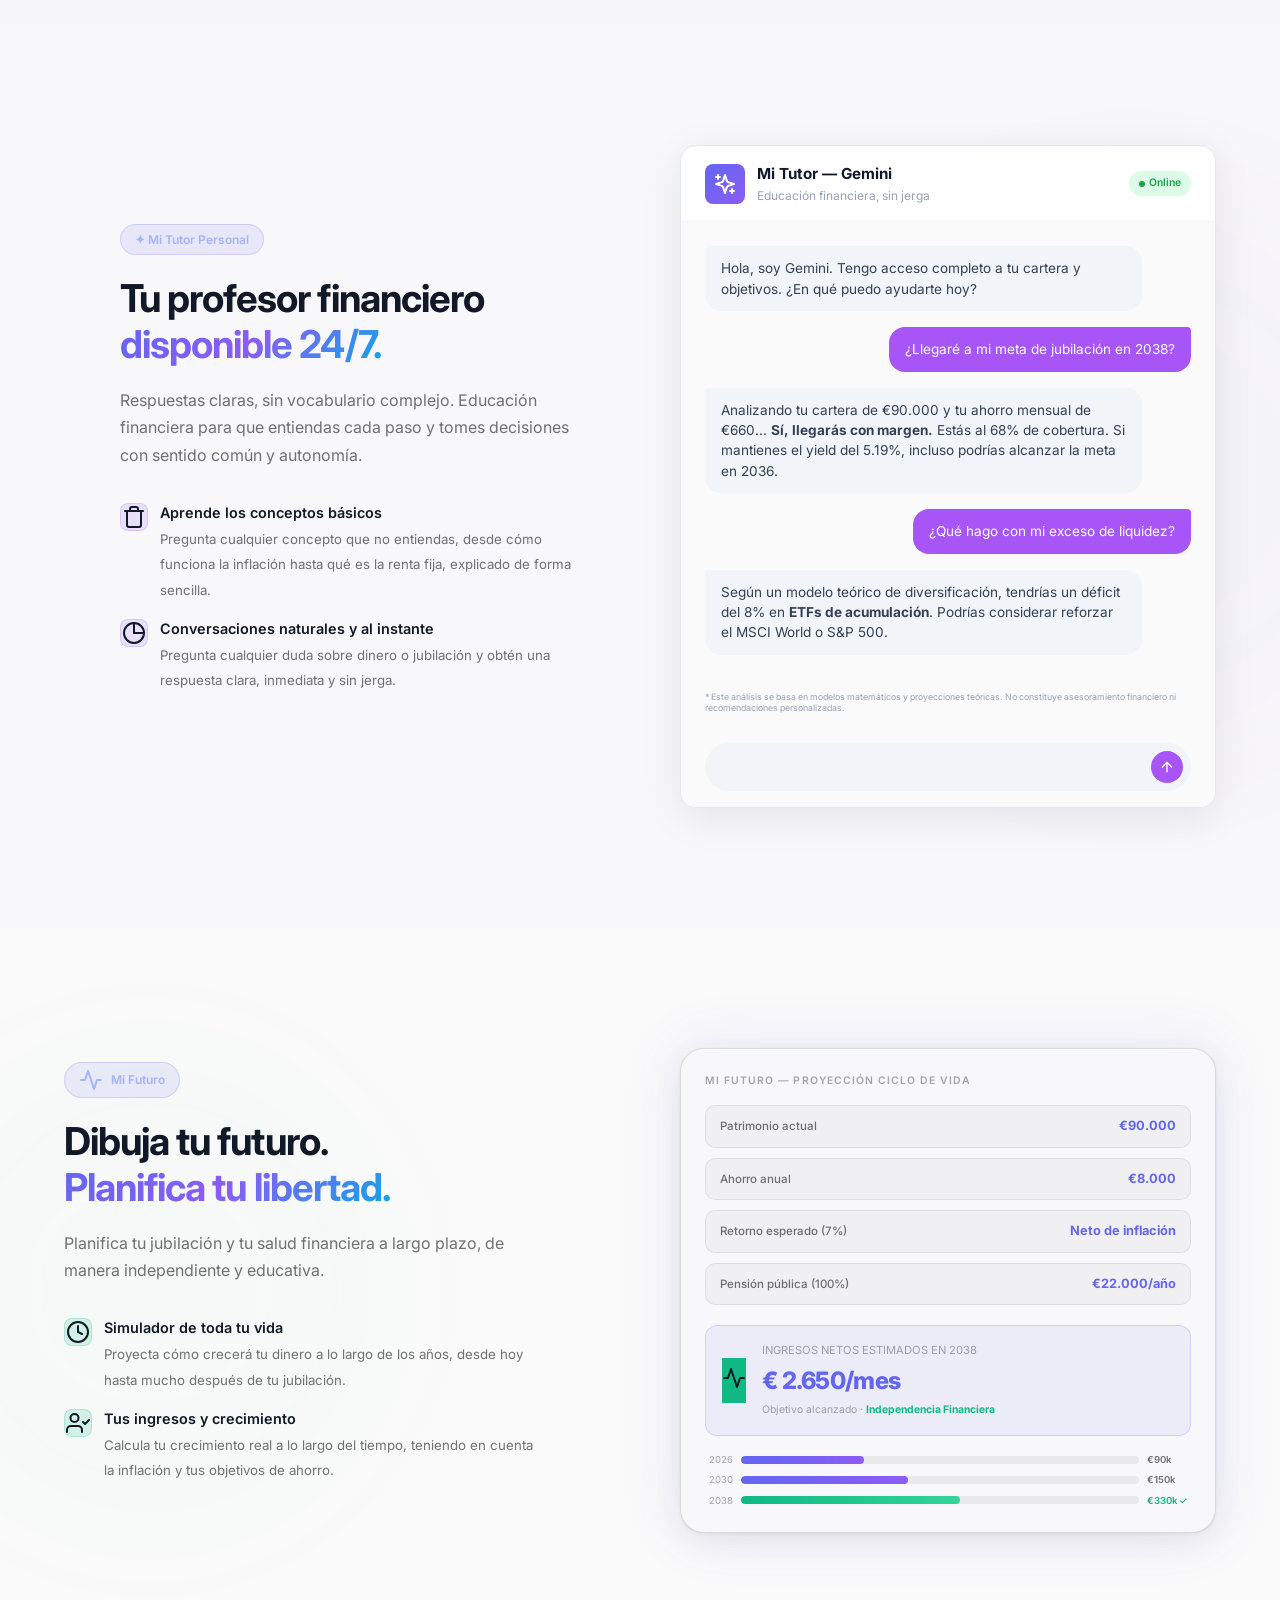
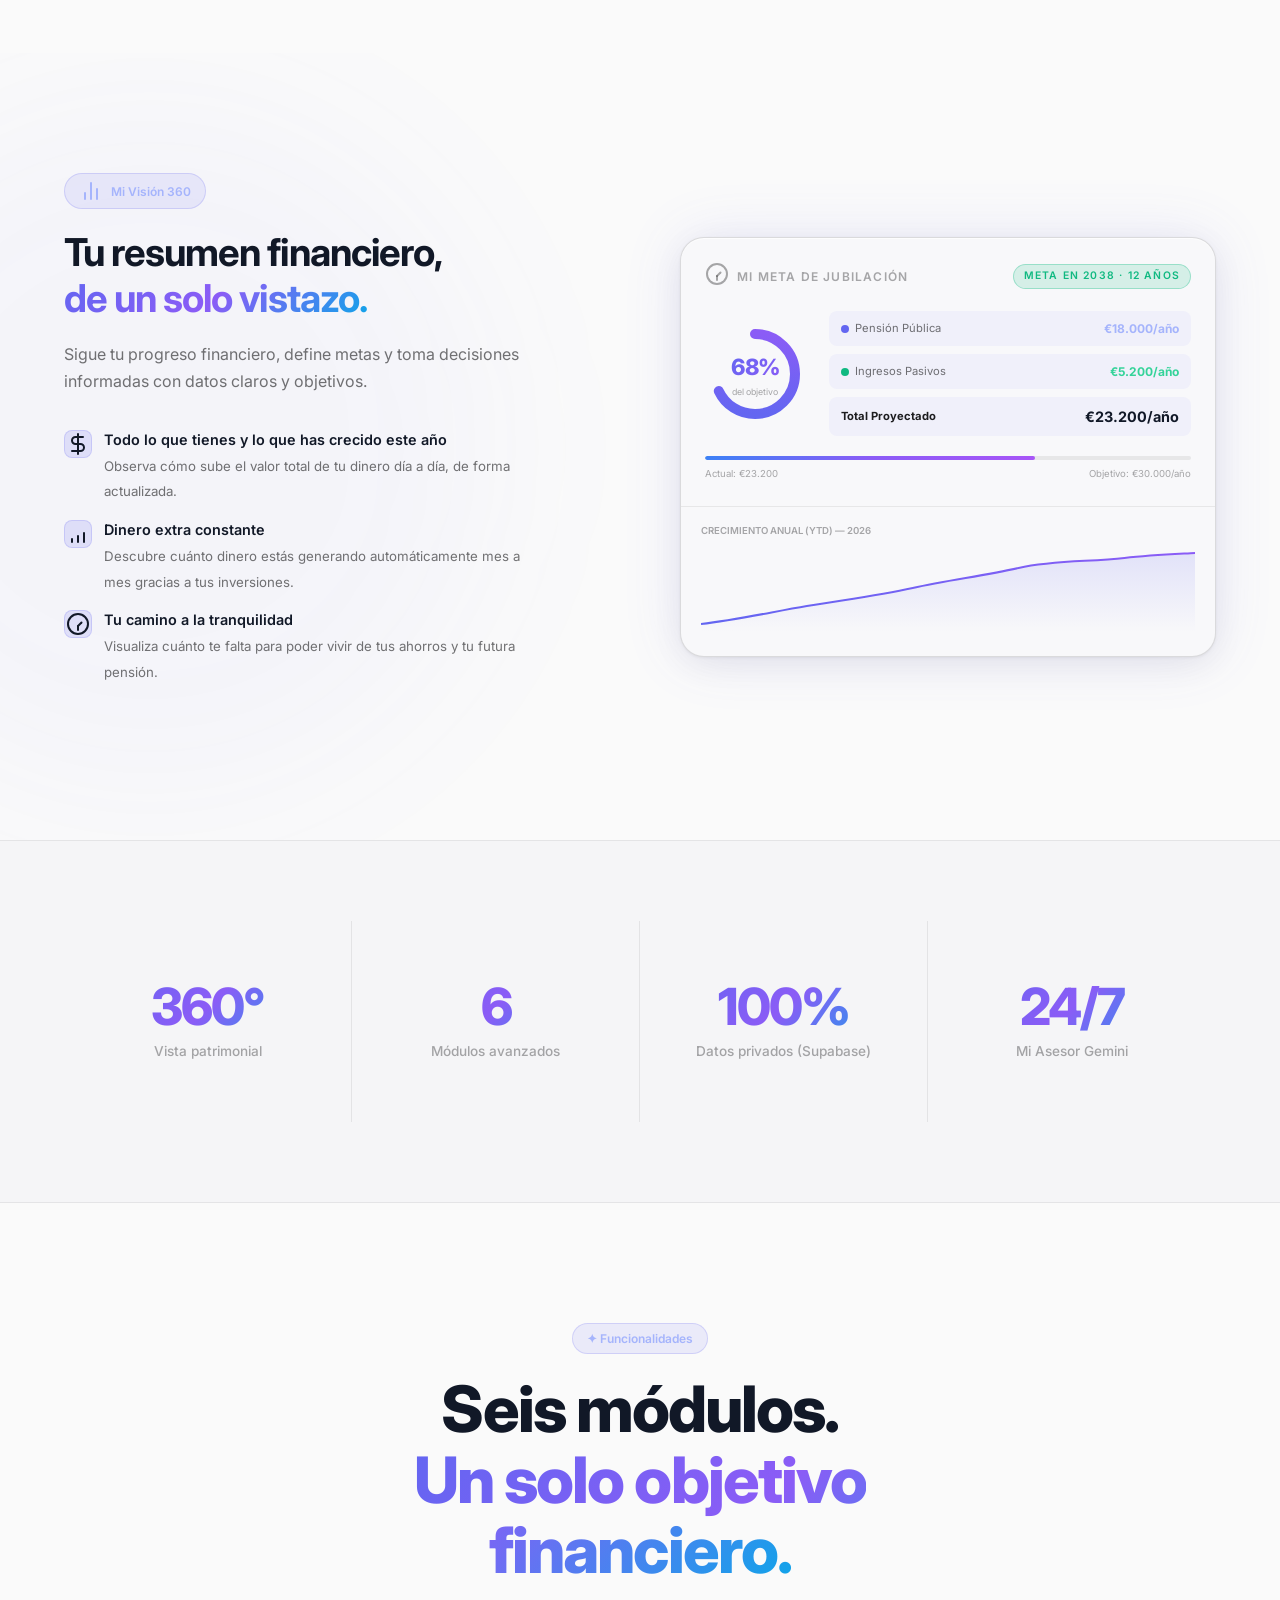
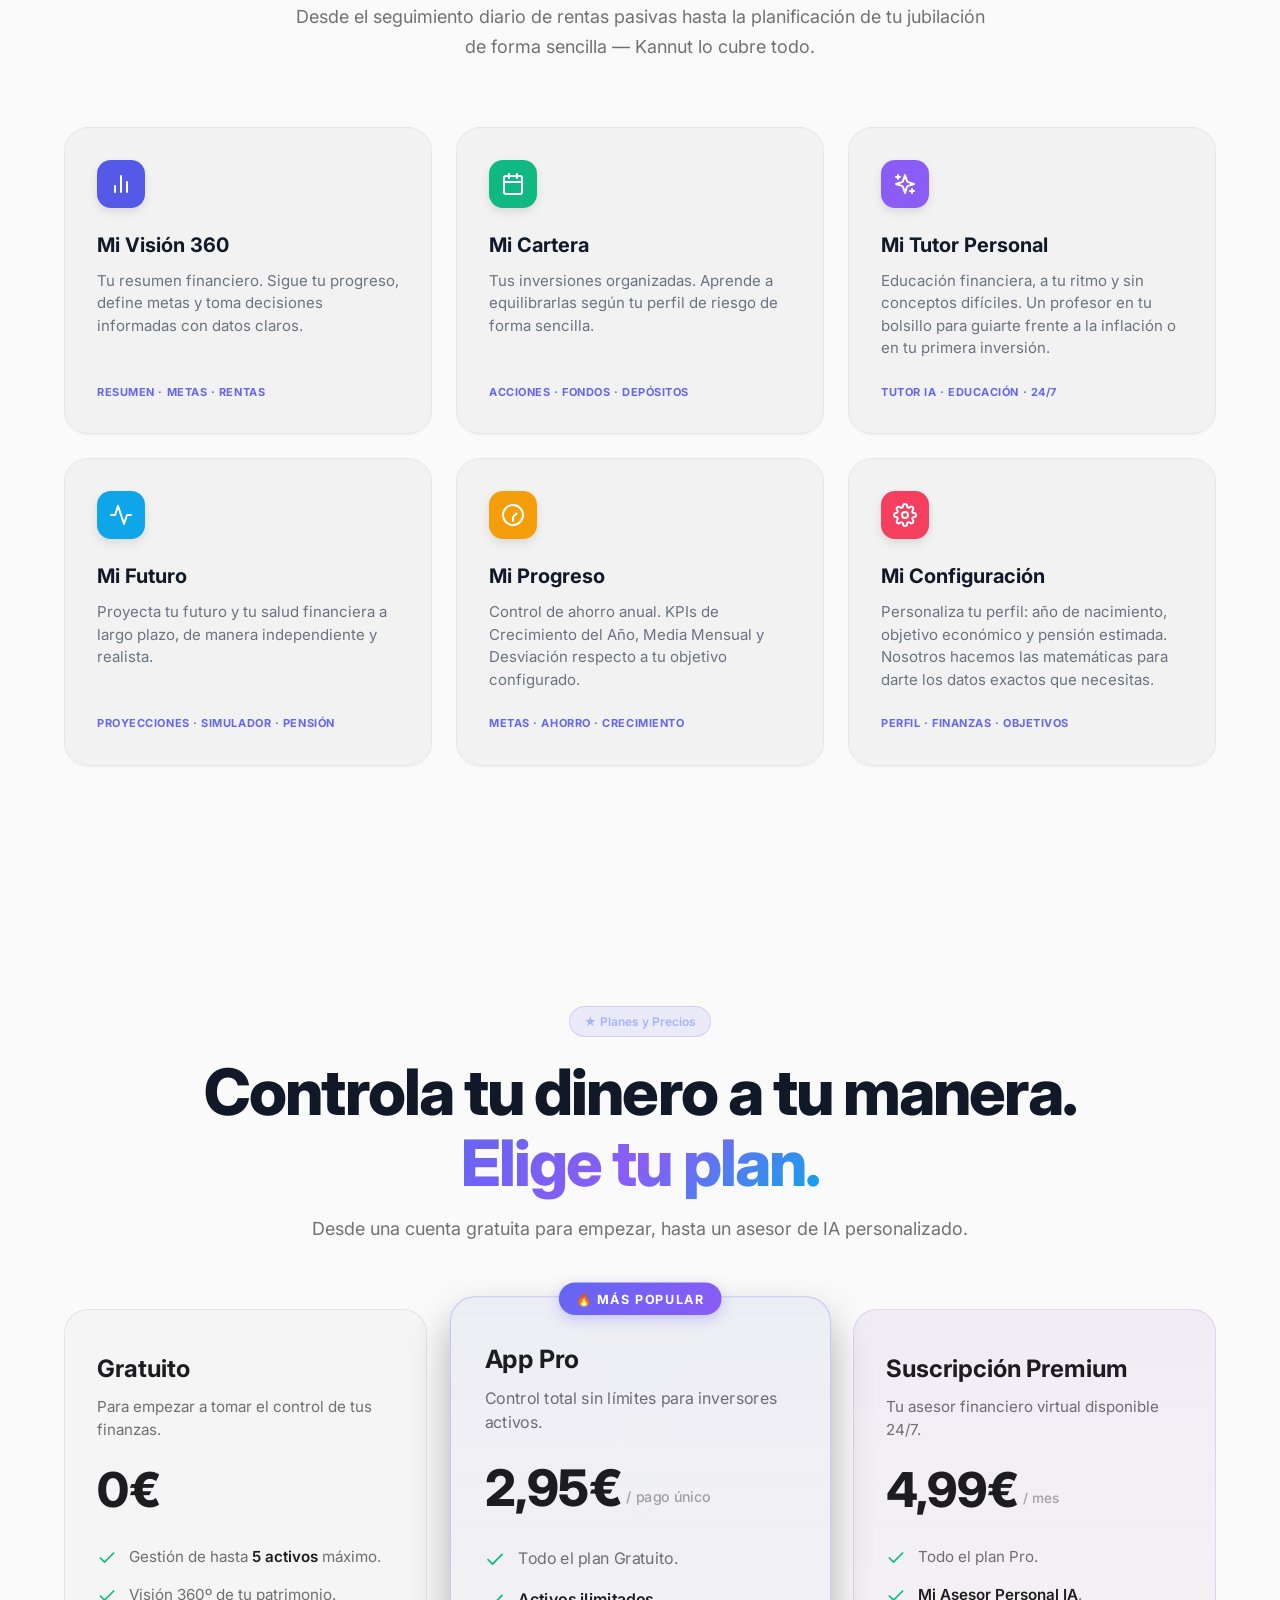
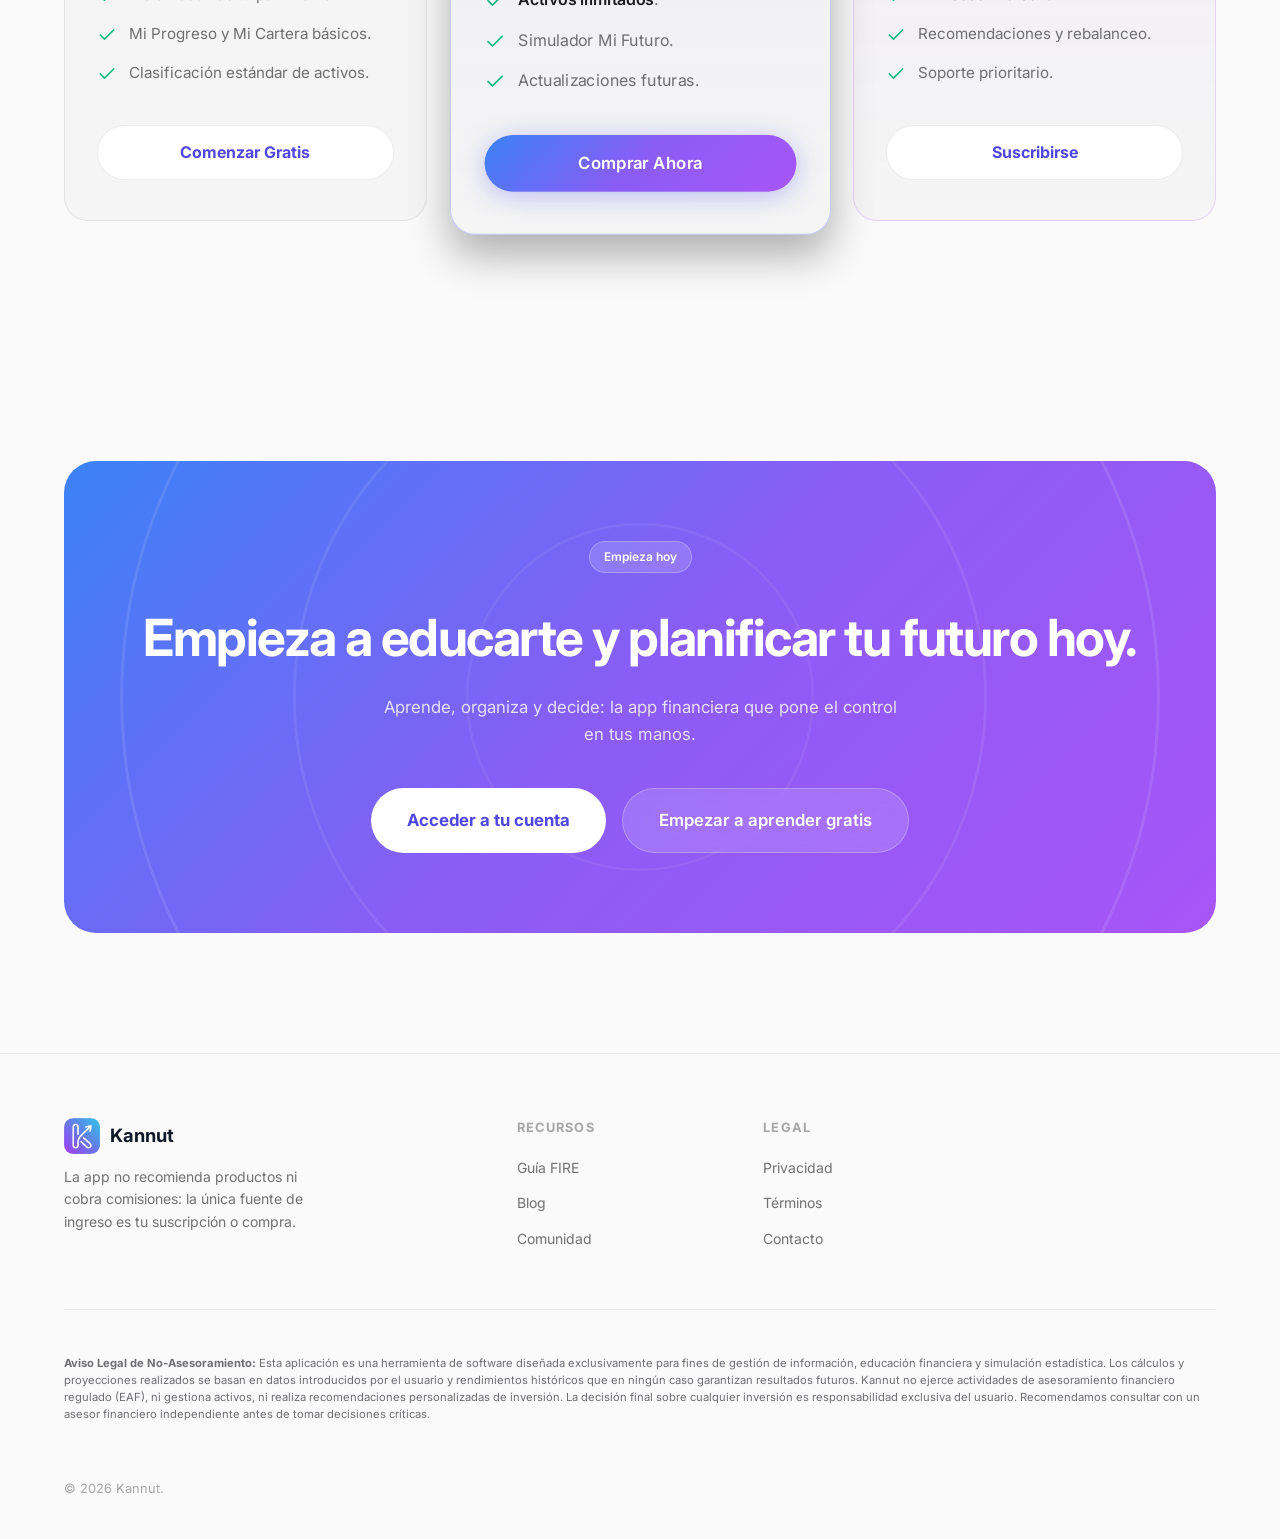
==== commit 47ab5b61: "feat: Introduce favicon generation script and update site content with educational messaging and rev" ====
--- a/index.html
+++ b/index.html
@@ -21,8 +21,9 @@
     <link rel="stylesheet" href="design-system.css" />
     <link rel="stylesheet" href="styles.css" />
     <!-- Icons -->
+    <link rel="icon" type="image/png" sizes="192x192" href="/favicon-192x192.png" />
+    <link rel="icon" type="image/png" sizes="48x48" href="/favicon-48x48.png" />
     <link rel="icon" href="/favicon.ico" sizes="any" />
-    <link rel="icon" href="/favicon.png" type="image/png" sizes="64x64" />
     <link rel="apple-touch-icon" href="/apple-touch-icon.png" />
 </head>
 
@@ -50,7 +51,7 @@
                 <li><a href="#simulator">Mi Futuro</a></li>
                 <li><a href="#dashboard">Mi Visi&oacute;n 360</a></li>
                 <li><a href="https://app.kannut.com/auth" class="nav-login">Login</a></li>
-                <li><a href="https://app.kannut.com/auth?mode=signup" class="nav-cta">Empezar gratis &rarr;</a></li>
+                <li><a href="https://app.kannut.com/auth?mode=signup" class="nav-cta">Aprender gratis &rarr;</a></li>
             </ul>
         </div>
     </nav>
@@ -69,16 +70,17 @@
             <div class="hero-content">
                 <div class="hero-badge">
                     <span class="hero-badge-dot"></span>
-                    Conoce tu dinero y define tus objetivos: la app que te enseña a invertir de forma sencilla.
+                    Educación financiera: la app que te enseña a invertir de forma sencilla.
                 </div>
 
                 <h1 class="hero-title">
-                    Tu dinero,<br />
-                    <span class="gradient-text">bajo control.</span>
+                    Aprende a invertir.<br />
+                    <span class="gradient-text">Tu futuro, paso a paso.</span>
                 </h1>
 
-                <p class="hero-subtitle">Aprende a gestionar tu dinero y planifica tu futuro, sin depender de bancos ni
-                    comisiones ocultas.</p>
+                <p class="hero-subtitle">Te damos las bases para que aprendas a rentabilizar tus ahorros a largo plazo,
+                    sin especular. Entiende dónde pones tu dinero para construir una salud financiera sólida y
+                    tranquila.</p>
 
 
                 <!-- Animated Dashboard Mockup -->
@@ -133,13 +135,13 @@
                                 <div class="m-kpi-row">
                                     <div class="m-kpi">
                                         <div class="m-kpi-label">DINERO TOTAL</div>
-                                        <div class="m-kpi-value indigo">€285.400</div>
+                                        <div class="m-kpi-value indigo">€90.000</div>
                                         <div class="m-kpi-trend">↑ +12.4% Total · YTD +8.2%</div>
                                     </div>
                                     <div class="m-kpi">
                                         <div class="m-kpi-label">INGRESO PASIVO REAL</div>
-                                        <div class="m-kpi-value green">€14.820/año</div>
-                                        <div class="m-kpi-trend" style="color:#10b981;">€1.235/mes</div>
+                                        <div class="m-kpi-value green">€4.680/año</div>
+                                        <div class="m-kpi-trend" style="color:#10b981;">€390/mes</div>
                                     </div>
                                     <div class="m-kpi">
                                         <div class="m-kpi-label">RENDIMIENTO MEDIO</div>
@@ -248,6 +250,24 @@
 
 
     <!-- ════════════════════════════════════════
+     EDUCATIONAL BANNER
+  ════════════════════════════════════════ -->
+    <section class="section-sm"
+        style="background:var(--bg-secondary); border-top:1px solid var(--border); border-bottom:1px solid var(--border);">
+        <div class="container">
+            <div style="max-width:800px; margin:0 auto; text-align:center;">
+                <h2 style="font-size:1.75rem; color:var(--text-primary); margin-bottom:16px;">La tranquilidad de
+                    invertir sabiendo lo que haces.</h2>
+                <p style="font-size:1.1rem; color:var(--text-secondary); line-height:1.6;">Te damos las bases para que
+                    entiendas la diferencia entre invertir y especular. A menudo confundimos invertir con tratar de dar
+                    "el pelotazo" rápido asumiendo riesgos que no comprendemos. Aquí no hacemos eso. En Kannut creemos
+                    en la <strong>inversión a largo plazo, paulatina y sensata</strong>. Construir patrimonio es un
+                    maratón, no un sprint.</p>
+            </div>
+        </div>
+    </section>
+
+    <!-- ════════════════════════════════════════
      SPOTLIGHT 1.5: MI CARTERA
   ════════════════════════════════════════ -->
     <section id="cartera-spotlight" class="section spotlight" style="background:rgba(16,185,129,0.02)">
@@ -261,7 +281,7 @@
                     style="background:#ffffff; border-radius:16px; box-shadow:0 10px 40px rgba(0,0,0,0.08); padding:24px; color:#1e293b; border:1px solid #e2e8f0; position:relative; overflow:hidden;">
                     <div
                         style="font-size:0.65rem;color:#94a3b8;font-weight:600;text-transform:uppercase;letter-spacing:0.1em;margin-bottom:24px;">
-                        ASSET ALLOCATION</div>
+                        DISTRIBUCIÓN DE TU DINERO (DIVERSIFICACIÓN)</div>
 
                     <div style="display:flex; justify-content:center; margin-bottom:24px;">
                         <svg viewBox="0 0 100 100" width="160" height="160">
@@ -272,10 +292,7 @@
                                 stroke-dasharray="50.24 251.2" stroke-dashoffset="-150.8"
                                 transform="rotate(-90 50 50)" />
                             <circle cx="50" cy="50" r="40" fill="none" stroke="#10b981" stroke-width="15"
-                                stroke-dasharray="25.12 251.2" stroke-dashoffset="-201.04"
-                                transform="rotate(-90 50 50)" />
-                            <circle cx="50" cy="50" r="40" fill="none" stroke="#f59e0b" stroke-width="15"
-                                stroke-dasharray="25.12 251.2" stroke-dashoffset="-226.16"
+                                stroke-dasharray="50.24 251.2" stroke-dashoffset="-201.04"
                                 transform="rotate(-90 50 50)" />
                         </svg>
                     </div>
@@ -305,15 +322,7 @@
                                     style="width:8px; height:8px; border-radius:50%; background:#10b981;"></span>Efectivo
                                 & Renta Fija
                             </div>
-                            <div style="font-size:0.85rem; font-weight:700; color:#0f172a;">10.0%</div>
-                        </div>
-                        <div
-                            style="display:flex; justify-content:space-between; align-items:center; background:#f8fafc; padding:12px 16px; border-radius:8px;">
-                            <div style="display:flex; align-items:center; gap:8px; font-size:0.8rem; color:#64748b;">
-                                <span
-                                    style="width:8px; height:8px; border-radius:50%; background:#f59e0b;"></span>Criptomonedas
-                            </div>
-                            <div style="font-size:0.85rem; font-weight:700; color:#0f172a;">10.0%</div>
+                            <div style="font-size:0.85rem; font-weight:700; color:#0f172a;">20.0%</div>
                         </div>
                     </div>
                 </div>
@@ -329,8 +338,8 @@
                     <h2 class="display-md">Tus inversiones,<br />
                         <span class="gradient-text">organizadas y claras.</span>
                     </h2>
-                    <p class="body-md" style="margin-bottom:32px;">Controla tu cartera y aprende cómo equilibrarla según
-                        tu perfil de riesgo, sin recomendaciones de fondos concretos.</p>
+                    <p class="body-md" style="margin-bottom:32px;">Controla tu cartera y aprende por qué diversificar es
+                        la mejor defensa para tus ahorros, sin recomendaciones de fondos concretos.</p>
 
                     <div class="spotlight-bullets">
                         <div class="bullet-item">
@@ -345,9 +354,9 @@
                                 </svg>
                             </div>
                             <div>
-                                <strong>¿Cómo está repartido tu dinero?</strong>
-                                <span>Ve en un gráfico muy sencillo cuánto tienes en acciones, fondos, efectivo o
-                                    criptomonedas para no poner todos los huevos en la misma cesta.</span>
+                                <strong>¿Cómo está protegido tu dinero?</strong>
+                                <span>Ve en un gráfico muy sencillo cuánto tienes en distintas clases de activos para
+                                    entender cómo no poner todos los huevos en la misma cesta.</span>
                             </div>
                         </div>
                         <div class="bullet-item">
@@ -493,8 +502,8 @@
                             </svg>
                         </div>
                         <div>
-                            <div style="font-weight:700; font-size:0.95rem; color:#0f172a;">Mi Asesor — Gemini</div>
-                            <div style="font-size:0.75rem; color:#94a3b8;">Respuestas inteligentes sobre tu dinero</div>
+                            <div style="font-weight:700; font-size:0.95rem; color:#0f172a;">Mi Tutor — Gemini</div>
+                            <div style="font-size:0.75rem; color:#94a3b8;">Educación financiera, sin jerga</div>
                         </div>
                         <div
                             style="margin-left:auto; font-size:0.65rem; background:#dcfce7; color:#16a34a; padding:4px 10px; border-radius:100px; display:flex; align-items:center; gap:4px; font-weight:600;">
@@ -517,7 +526,7 @@
                         </div>
                         <div
                             style="align-self:flex-start; background:#f1f5f9; color:#334155; padding:12px 16px; border-radius:16px; border-top-left-radius:4px; max-width:90%; line-height:1.5;">
-                            Analizando tu cartera de €285.400 y tu ahorro mensual de €1.000... <strong>Sí, llegarás con
+                            Analizando tu cartera de €90.000 y tu ahorro mensual de €660... <strong>Sí, llegarás con
                                 margen.</strong> Estás al 68% de cobertura. Si mantienes el yield del 5.19%, incluso
                             podrías alcanzar la meta en 2036.
                         </div>
@@ -554,14 +563,14 @@
                     </div>
                 </div>
 
-                <!-- Text -->
                 <div class="spotlight-text reveal reveal-delay-2">
-                    <div class="section-tag">✦ Mi Asesor</div>
+                    <div class="section-tag">✦ Mi Tutor Personal</div>
                     <h2 class="display-md">Tu profesor financiero<br />
                         <span class="gradient-text">disponible 24/7.</span>
                     </h2>
-                    <p class="body-md" style="margin-bottom:32px;">Educación financiera práctica para que tomes
-                        decisiones con autonomía, lejos de bancos y comisiones innecesarias.</p>
+                    <p class="body-md" style="margin-bottom:32px;">Respuestas claras, sin vocabulario complejo.
+                        Educación financiera para que entiendas cada paso y tomes decisiones con sentido común y
+                        autonomía.</p>
 
                     <div class="spotlight-bullets">
                         <div class="bullet-item">
@@ -574,9 +583,9 @@
                                     </path>
                                 </svg></div>
                             <div>
-                                <strong>Conoce toda tu situación</strong>
-                                <span>El asistente sabe cuánto tienes ahorrado y qué rendimiento te da, explicándotelo
-                                    de forma sencilla.</span>
+                                <strong>Aprende los conceptos básicos</strong>
+                                <span>Pregunta cualquier concepto que no entiendas, desde cómo funciona la inflación
+                                    hasta qué es la renta fija, explicado de forma sencilla.</span>
                             </div>
                         </div>
                         <div class="bullet-item">
@@ -658,11 +667,11 @@
                     <div class="sim-inputs">
                         <div class="sim-input-row">
                             <span class="sim-input-label">Patrimonio actual</span>
-                            <span class="sim-input-val">€285.400</span>
+                            <span class="sim-input-val">€90.000</span>
                         </div>
                         <div class="sim-input-row">
                             <span class="sim-input-label">Ahorro anual</span>
-                            <span class="sim-input-val">€14.650</span>
+                            <span class="sim-input-val">€8.000</span>
                         </div>
                         <div class="sim-input-row">
                             <span class="sim-input-label">Retorno esperado (7%)</span>
@@ -681,7 +690,7 @@
                             </svg></div>
                         <div>
                             <div class="sim-result-label">INGRESOS NETOS ESTIMADOS EN 2038</div>
-                            <div class="sim-result-val">€ 4.050/mes</div>
+                            <div class="sim-result-val">€ 2.650/mes</div>
                             <div style="font-size:0.65rem;color:var(--text-tertiary);margin-top:2px;">Objetivo alcanzado
                                 · <strong style="color:#10b981;">Independencia Financiera</strong></div>
                         </div>
@@ -695,7 +704,7 @@
                                     <div class="sim-bar-fill"
                                         style="width:31%;background:linear-gradient(90deg,#6366f1,#8b5cf6);"></div>
                                 </div>
-                                <span class="sim-bar-val">€285k</span>
+                                <span class="sim-bar-val">€90k</span>
                             </div>
                             <div class="sim-bar-row">
                                 <span class="sim-bar-year">2030</span>
@@ -703,7 +712,7 @@
                                     <div class="sim-bar-fill"
                                         style="width:55%;background:linear-gradient(90deg,#6366f1,#8b5cf6);"></div>
                                 </div>
-                                <span class="sim-bar-val">€510k</span>
+                                <span class="sim-bar-val">€150k</span>
                             </div>
                             <div class="sim-bar-row">
                                 <span class="sim-bar-year">2038</span>
@@ -711,7 +720,7 @@
                                     <div class="sim-bar-fill"
                                         style="width:100%;background:linear-gradient(90deg,#10b981,#34d399);"></div>
                                 </div>
-                                <span class="sim-bar-val" style="color:#10b981;">€924k ✓</span>
+                                <span class="sim-bar-val" style="color:#10b981;">€330k ✓</span>
                             </div>
                         </div>
                     </div>
@@ -821,19 +830,19 @@
                                     <div class="ret-item-label"><span class="ret-item-dot"
                                             style="background:#10b981;"></span>Ingresos
                                         Pasivos</div>
-                                    <div class="ret-item-val" style="color:#34d399;">€14.820/año</div>
+                                    <div class="ret-item-val" style="color:#34d399;">€5.200/año</div>
                                 </div>
                                 <div class="ret-item">
                                     <div class="ret-item-label" style="font-weight:700;color:var(--text-primary);">Total
                                         Proyectado</div>
-                                    <div class="ret-item-val" style="font-size:0.9rem;">€32.820/año</div>
+                                    <div class="ret-item-val" style="font-size:0.9rem;">€23.200/año</div>
                                 </div>
                             </div>
                         </div>
                         <div class="ret-goal-bar">
                             <div class="ret-goal-fill" style="width:68%"></div>
                         </div>
-                        <div class="ret-goal-label"><span>Actual: €32.820</span><span>Objetivo: €48.000/año</span></div>
+                        <div class="ret-goal-label"><span>Actual: €23.200</span><span>Objetivo: €30.000/año</span></div>
                     </div>
 
                     <!-- Mini Evolution Chart -->
@@ -931,7 +940,7 @@
                     <h3 class="ds-card-title">Mi Cartera</h3>
                     <p class="ds-card-desc">Tus inversiones organizadas. Aprende a equilibrarlas según tu perfil de
                         riesgo de forma sencilla.</p>
-                    <span class="ds-card-tags">ACCIONES · FONDOS · CRIPTO</span>
+                    <span class="ds-card-tags">ACCIONES · FONDOS · DEPÓSITOS</span>
                 </div>
 
                 <div id="asesor" class="ds-card">
@@ -947,10 +956,10 @@
                             <path d="M17 19h4" />
                         </svg>
                     </div>
-                    <h3 class="ds-card-title">Mi Asesor Personal</h3>
-                    <p class="ds-card-desc">Educación financiera práctica para que tomes decisiones con autonomía, lejos
-                        de bancos y comisiones innecesarias.</p>
-                    <span class="ds-card-tags">GEMINI · STREAMING · 24/7</span>
+                    <h3 class="ds-card-title">Mi Tutor Personal</h3>
+                    <p class="ds-card-desc">Educación financiera, a tu ritmo y sin conceptos difíciles. Un profesor en
+                        tu bolsillo para guiarte frente a la inflación o en tu primera inversión.</p>
+                    <span class="ds-card-tags">TUTOR IA · EDUCACIÓN · 24/7</span>
                 </div>
 
                 <div id="futuro" class="ds-card">
@@ -1103,9 +1112,9 @@
                 <h2>Empieza a educarte y planificar tu futuro hoy.</h2>
                 <p>Aprende, organiza y decide: la app financiera que pone el control en tus manos.</p>
                 <div style="display:flex;gap:16px;justify-content:center;flex-wrap:wrap;">
-                    <a href="https://app.kannut.com/auth" class="btn btn-white btn-lg">Acceder ahora</a>
-                    <a href="https://app.kannut.com/auth?mode=signup" class="btn btn-ghost-white btn-lg">Empezar
-                        gratis</a>
+                    <a href="https://app.kannut.com/auth" class="btn btn-white btn-lg">Acceder a tu cuenta</a>
+                    <a href="https://app.kannut.com/auth?mode=signup" class="btn btn-ghost-white btn-lg">Empezar a
+                        aprender gratis</a>
                 </div>
             </div>
         </div>
@@ -1159,7 +1168,7 @@
                     responsabilidad exclusiva del usuario. Recomendamos consultar con un asesor financiero independiente
                     antes de tomar decisiones críticas.
                 </div>
-                <p>© 2026 Kannut. Hecho con ❤️ en España.</p>
+                <p>© 2026 Kannut.</p>
             </div>
         </div>
     </footer>
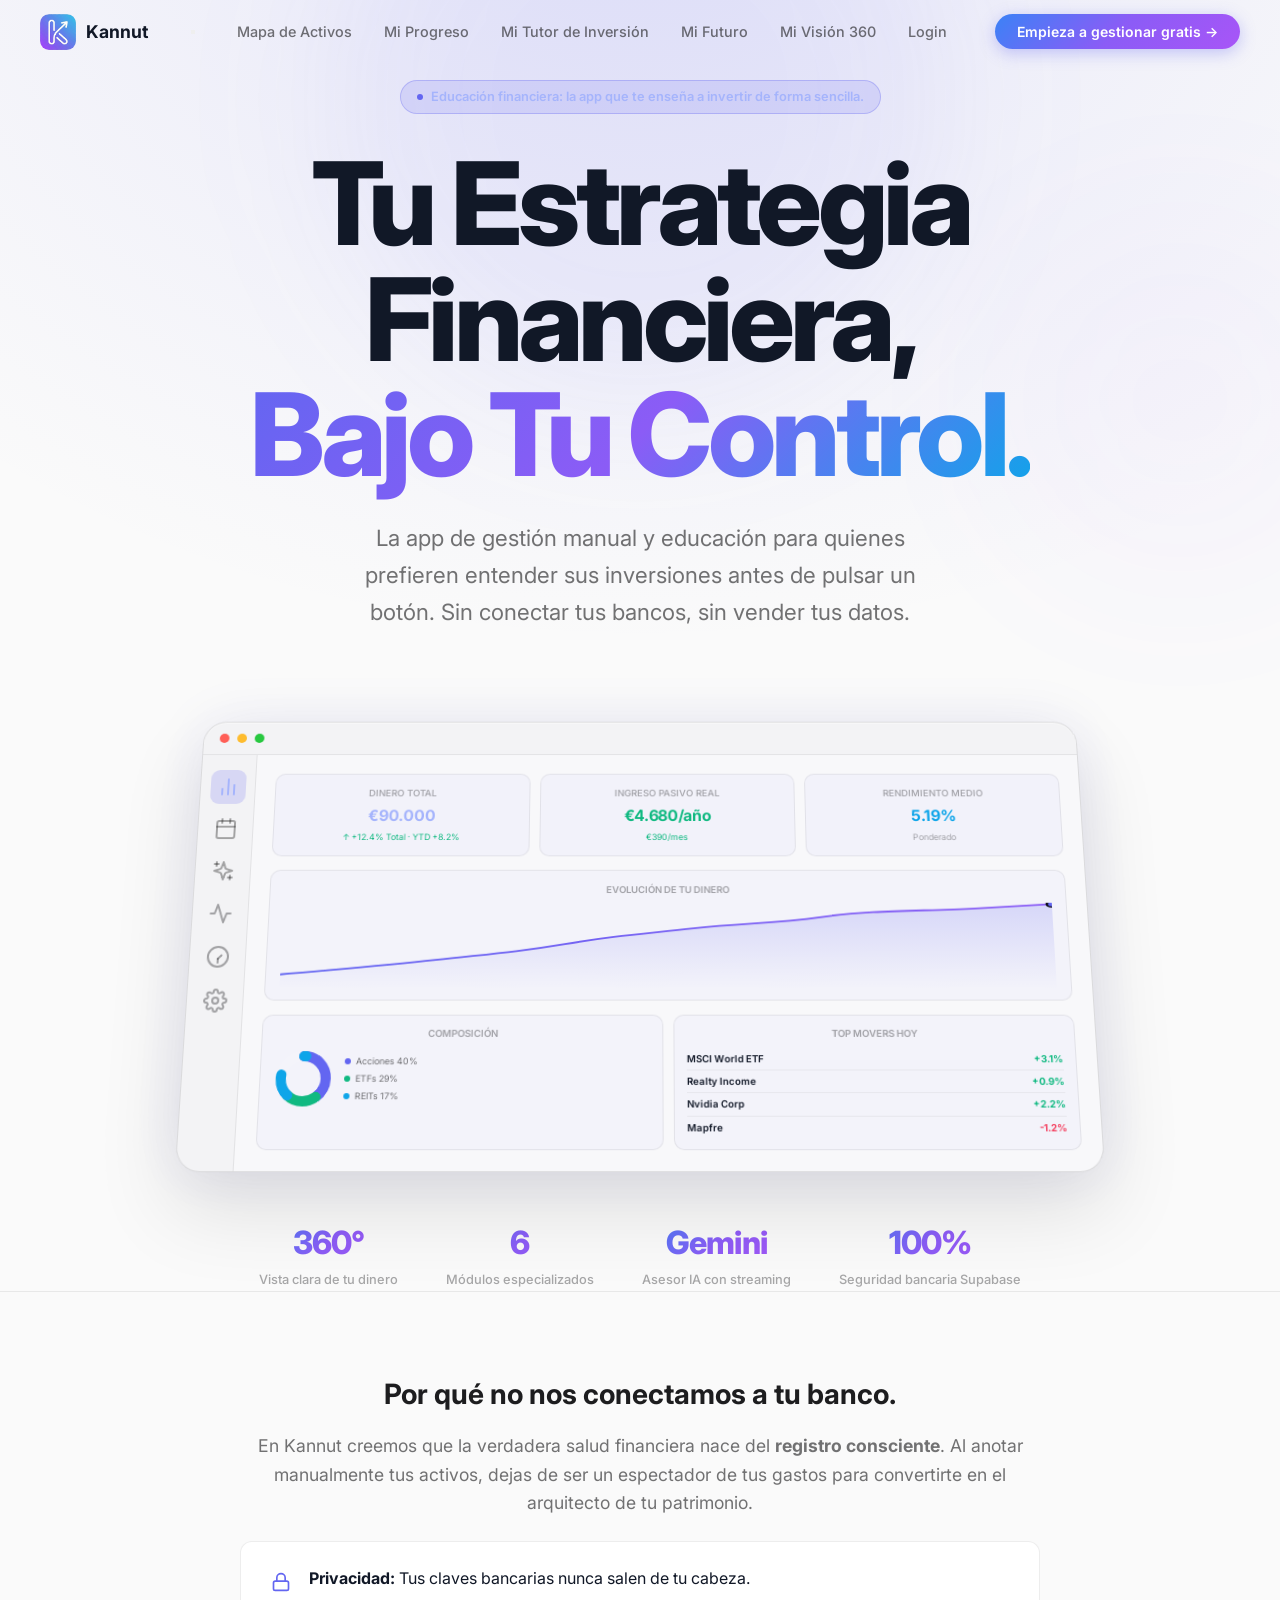
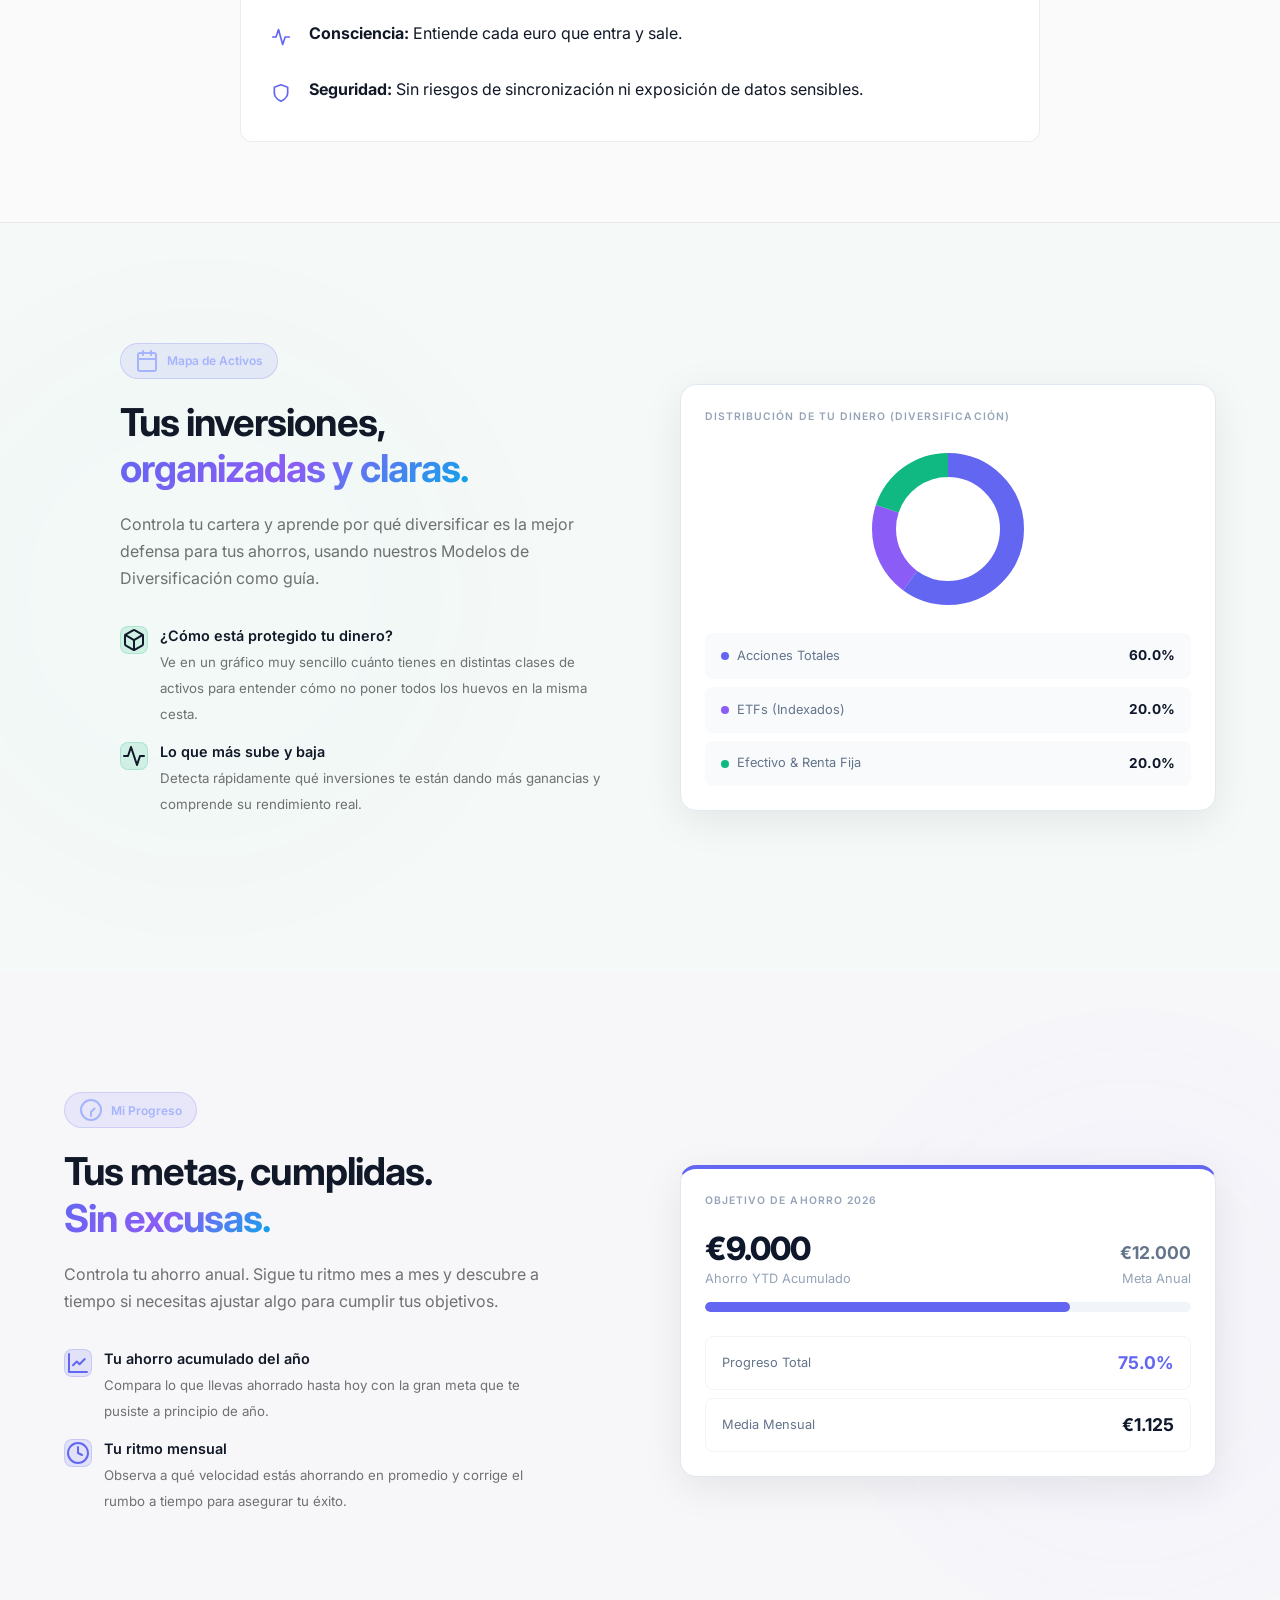
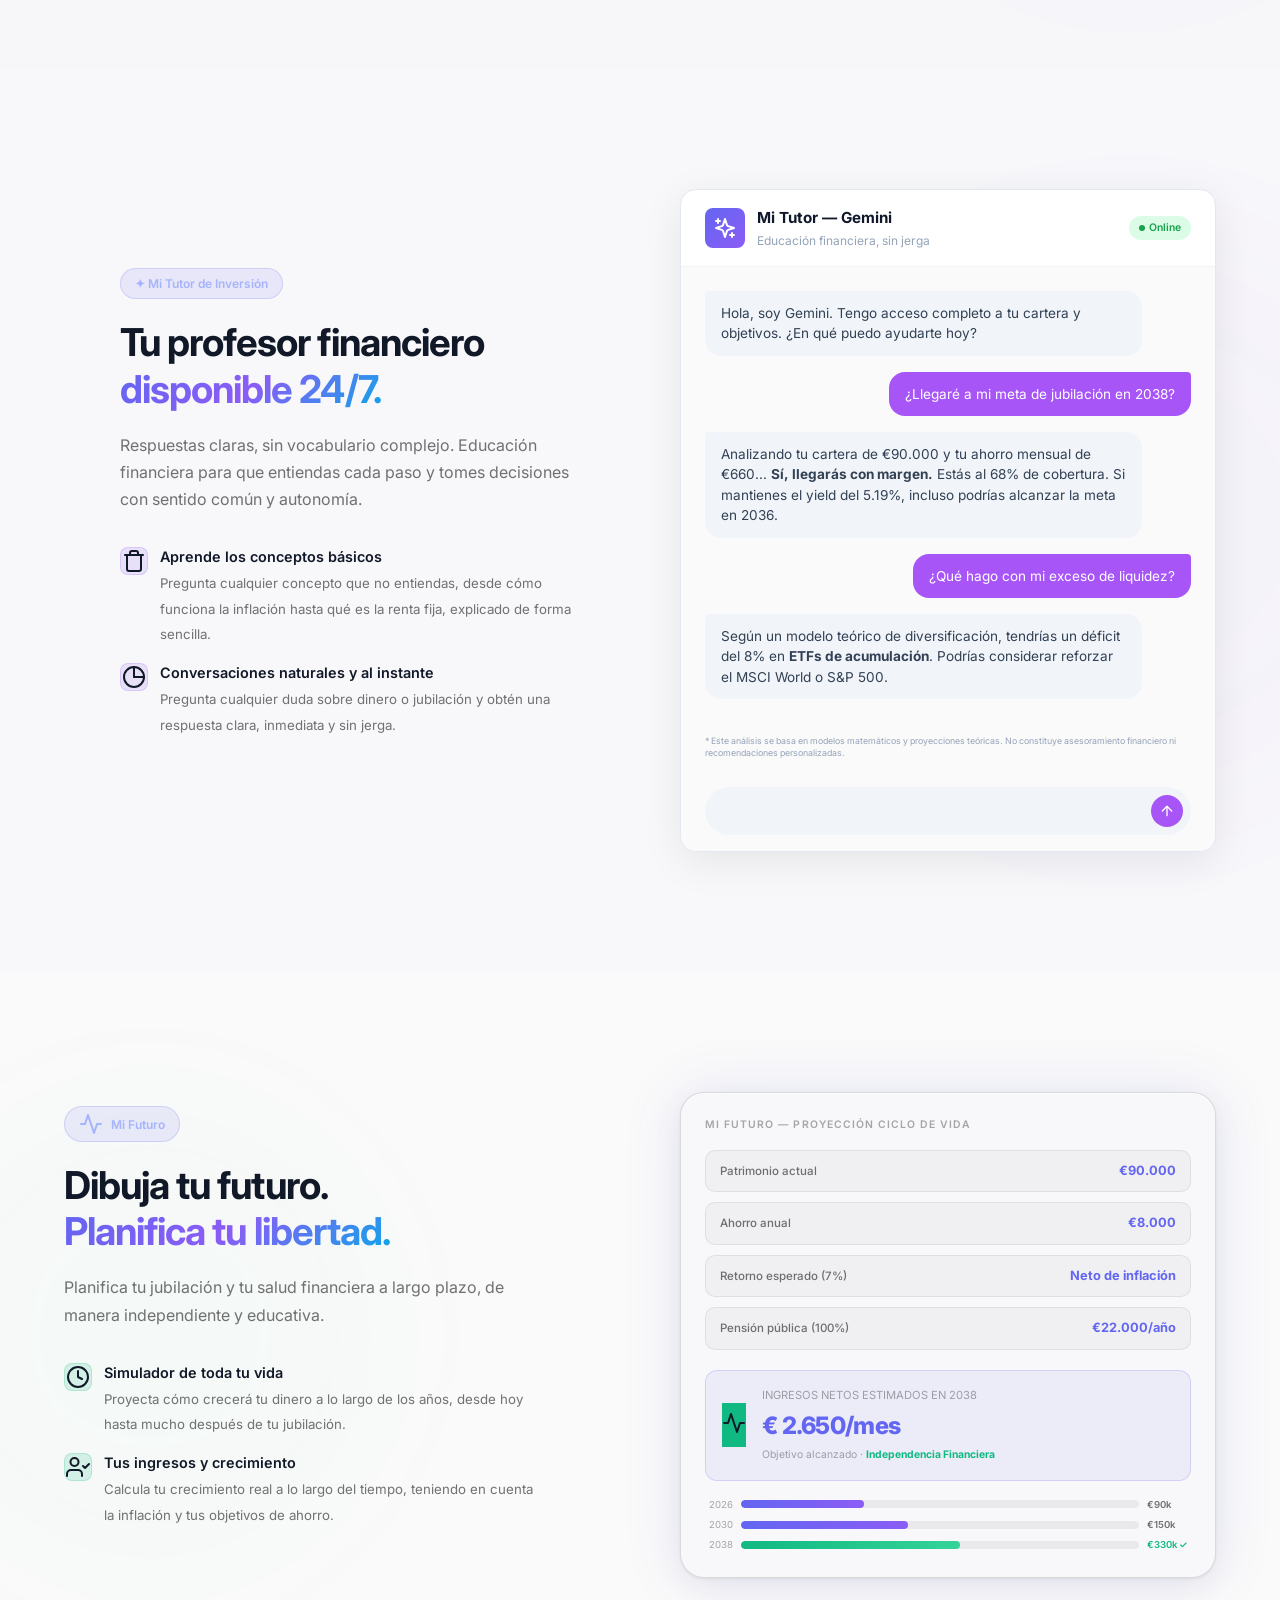
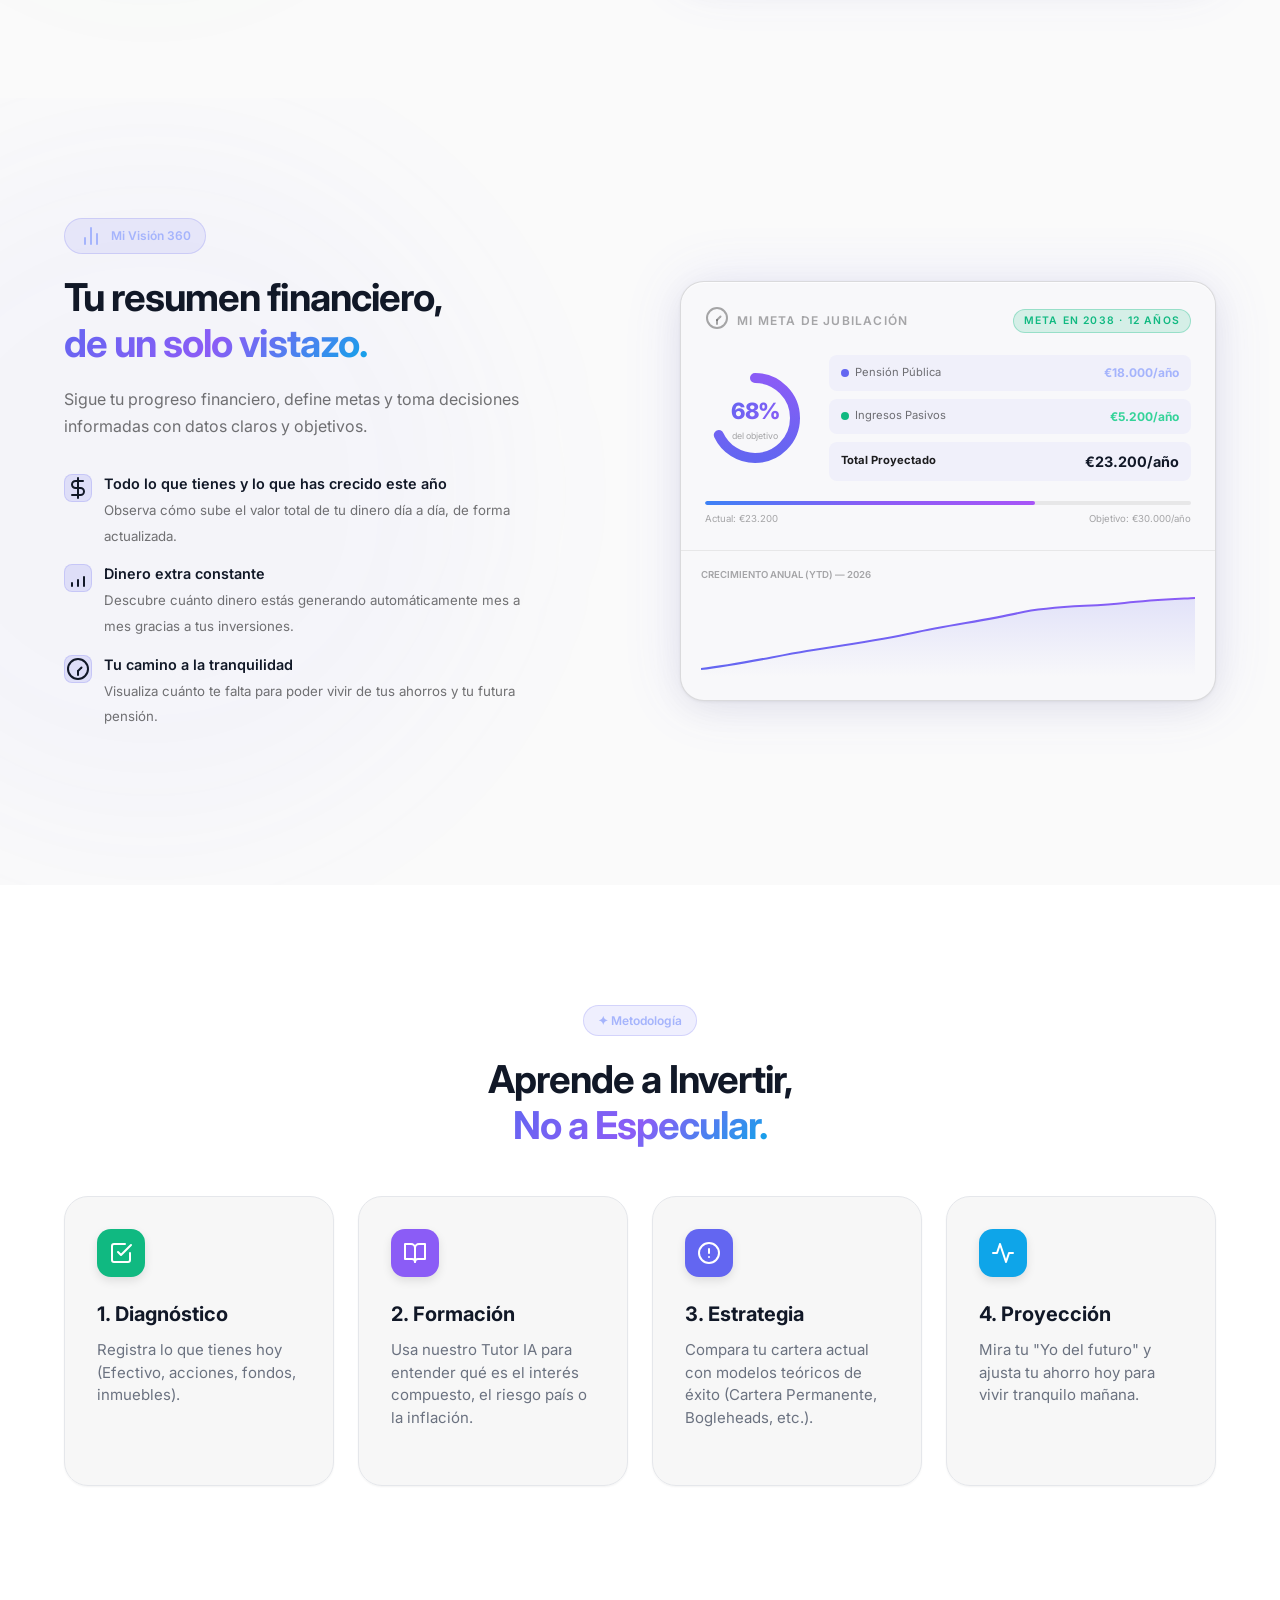
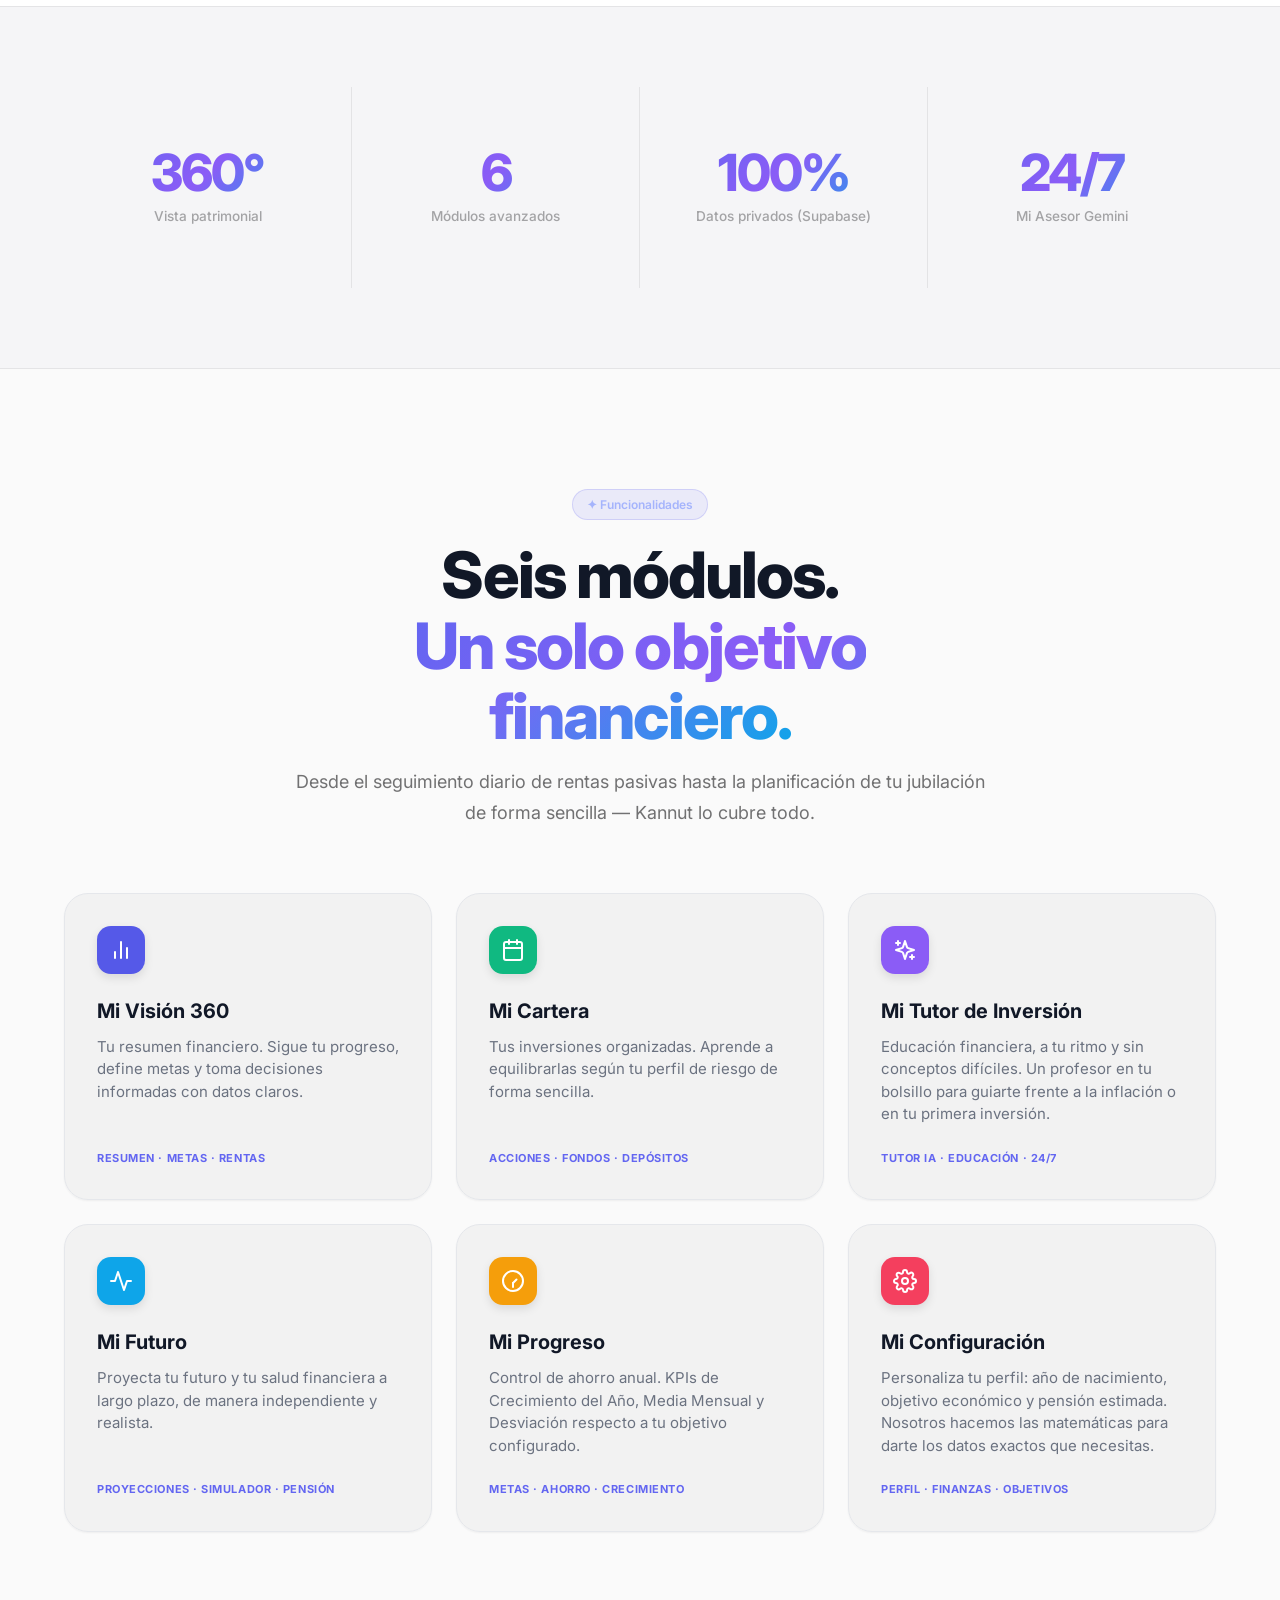
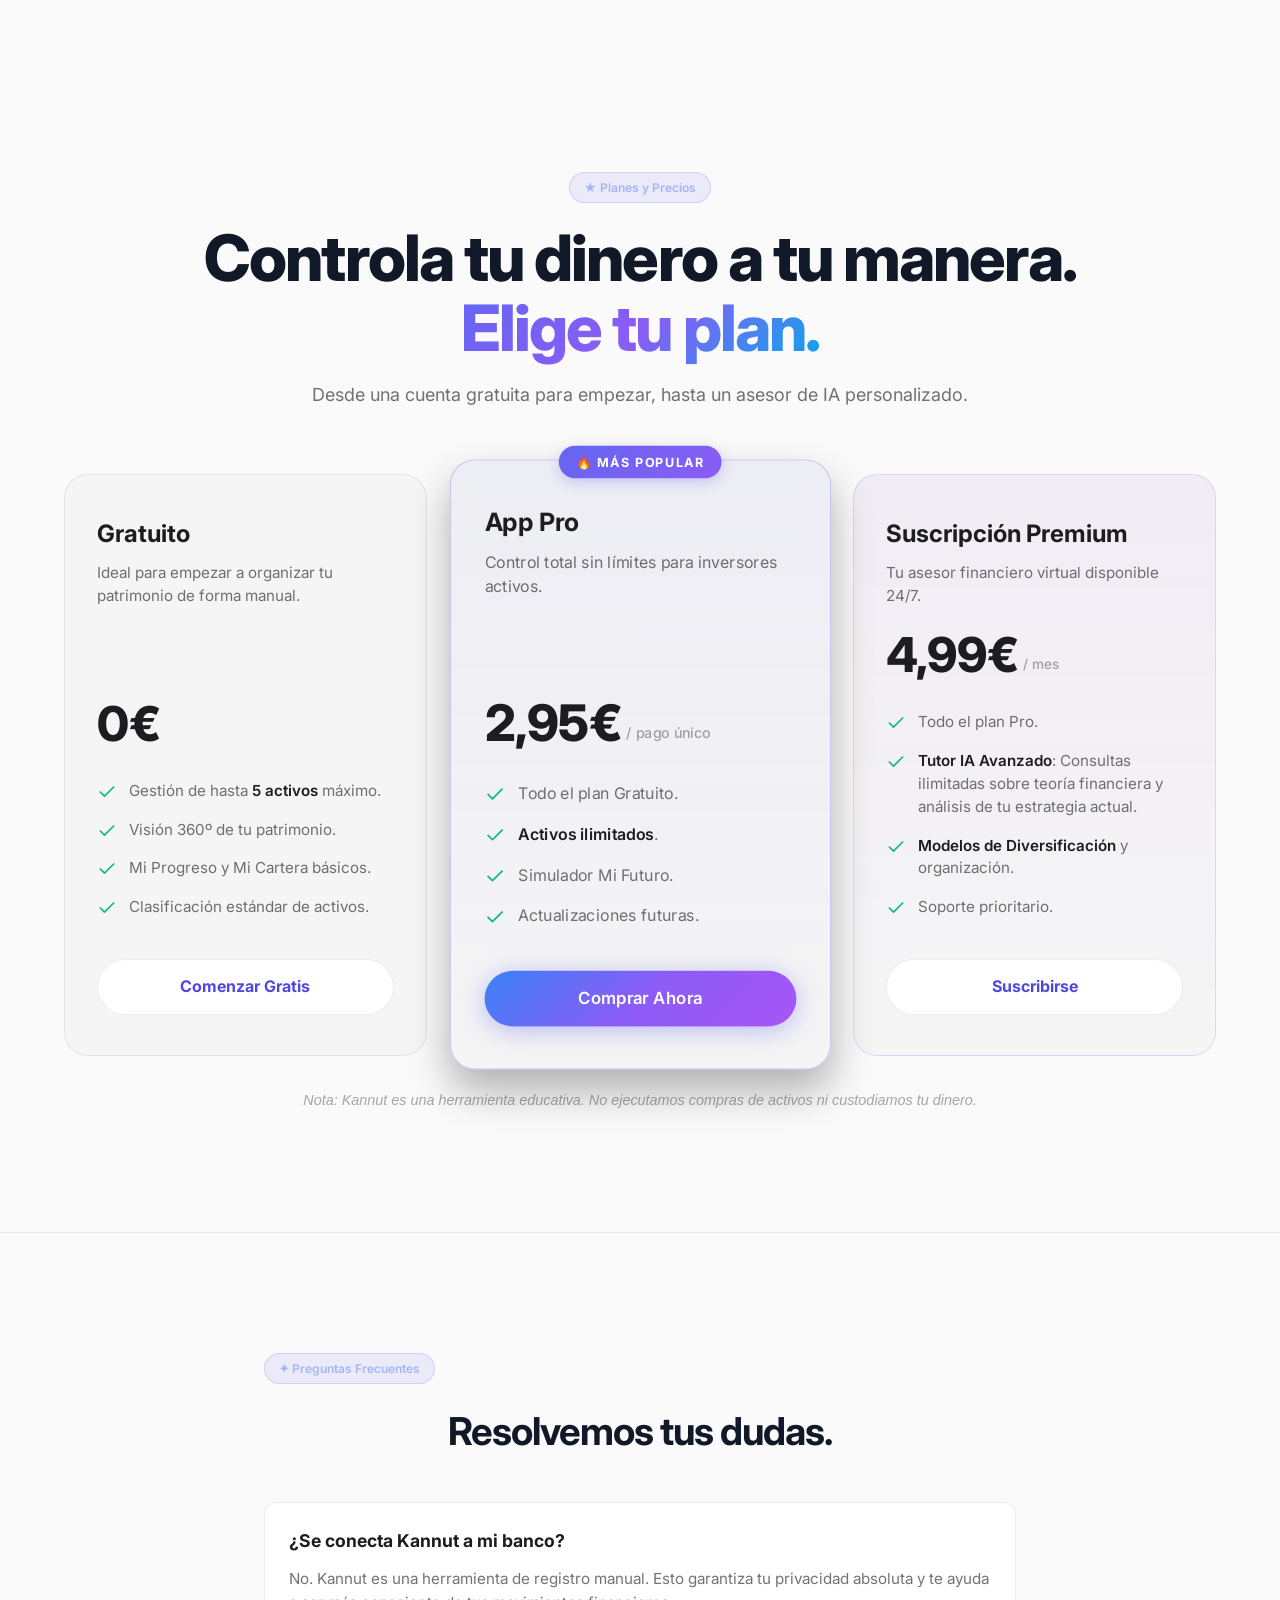
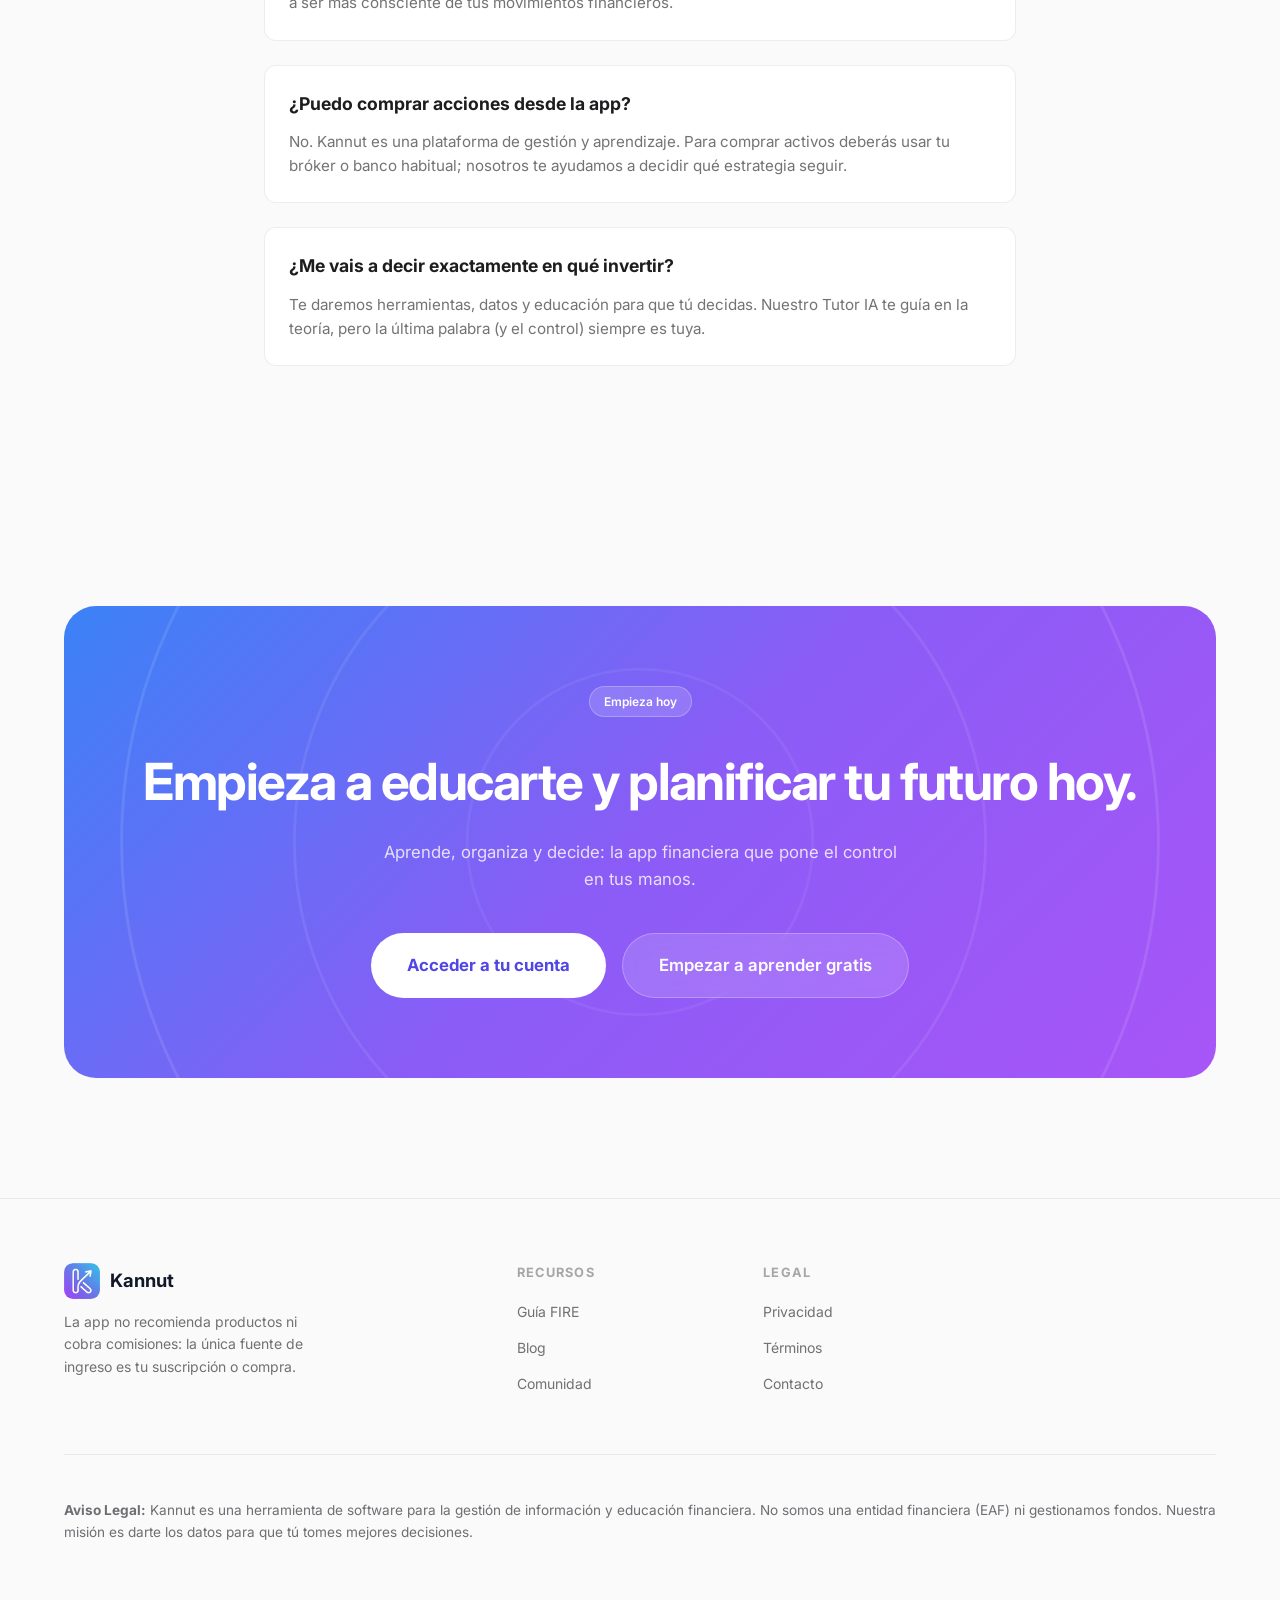
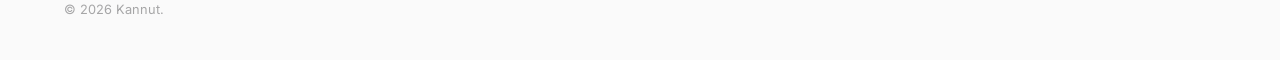
==== commit aa333773: "Fix mobile pricing display order and scroll" ====
--- a/index.html
+++ b/index.html
@@ -45,13 +45,14 @@
                 <span class="hamburger-line"></span>
             </button>
             <ul class="nav-links">
-                <li><a href="#cartera-spotlight">Mi Cartera</a></li>
+                <li><a href="#cartera-spotlight">Mapa de Activos</a></li>
                 <li><a href="#progreso-spotlight">Mi Progreso</a></li>
-                <li><a href="#ai-advisor">Mi Asesor Personal</a></li>
+                <li><a href="#ai-advisor">Mi Tutor de Inversión</a></li>
                 <li><a href="#simulator">Mi Futuro</a></li>
                 <li><a href="#dashboard">Mi Visi&oacute;n 360</a></li>
                 <li><a href="https://app.kannut.com/auth" class="nav-login">Login</a></li>
-                <li><a href="https://app.kannut.com/auth?mode=signup" class="nav-cta">Aprender gratis &rarr;</a></li>
+                <li><a href="https://app.kannut.com/auth?mode=signup" class="nav-cta">Empieza a gestionar gratis
+                        &rarr;</a></li>
             </ul>
         </div>
     </nav>
@@ -74,13 +75,12 @@
                 </div>
 
                 <h1 class="hero-title">
-                    Aprende a invertir.<br />
-                    <span class="gradient-text">Tu futuro, paso a paso.</span>
+                    Tu Estrategia Financiera,<br />
+                    <span class="gradient-text">Bajo Tu Control.</span>
                 </h1>
 
-                <p class="hero-subtitle">Te damos las bases para que aprendas a rentabilizar tus ahorros a largo plazo,
-                    sin especular. Entiende dónde pones tu dinero para construir una salud financiera sólida y
-                    tranquila.</p>
+                <p class="hero-subtitle">La app de gestión manual y educación para quienes prefieren entender sus
+                    inversiones antes de pulsar un botón. Sin conectar tus bancos, sin vender tus datos.</p>
 
 
                 <!-- Animated Dashboard Mockup -->
@@ -250,19 +250,53 @@
 
 
     <!-- ════════════════════════════════════════
-     EDUCATIONAL BANNER
+     PRIVACIDAD Y CONTROL
   ════════════════════════════════════════ -->
     <section class="section-sm"
         style="background:var(--bg-secondary); border-top:1px solid var(--border); border-bottom:1px solid var(--border);">
         <div class="container">
             <div style="max-width:800px; margin:0 auto; text-align:center;">
-                <h2 style="font-size:1.75rem; color:var(--text-primary); margin-bottom:16px;">La tranquilidad de
-                    invertir sabiendo lo que haces.</h2>
-                <p style="font-size:1.1rem; color:var(--text-secondary); line-height:1.6;">Te damos las bases para que
-                    entiendas la diferencia entre invertir y especular. A menudo confundimos invertir con tratar de dar
-                    "el pelotazo" rápido asumiendo riesgos que no comprendemos. Aquí no hacemos eso. En Kannut creemos
-                    en la <strong>inversión a largo plazo, paulatina y sensata</strong>. Construir patrimonio es un
-                    maratón, no un sprint.</p>
+                <h2 style="font-size:1.75rem; color:var(--text-primary); margin-bottom:16px;">Por qué no nos conectamos
+                    a tu banco.</h2>
+                <p style="font-size:1.1rem; color:var(--text-secondary); line-height:1.6; margin-bottom: 24px;">En
+                    Kannut creemos que la verdadera salud financiera nace del <strong>registro consciente</strong>. Al
+                    anotar manualmente tus activos, dejas de ser un espectador de tus gastos para convertirte en el
+                    arquitecto de tu patrimonio.</p>
+                <div
+                    style="display:flex; flex-direction:column; gap:16px; text-align:left; background:#fff; padding:24px; border-radius:12px; border:1px solid var(--border);">
+                    <div style="display:flex; align-items:flex-start; gap:12px;">
+                        <span
+                            style="background:var(--ds-indigo-50); color:var(--ds-indigo-500); padding:6px; border-radius:8px; flex-shrink:0;">
+                            <svg width="20" height="20" viewBox="0 0 24 24" fill="none" stroke="currentColor"
+                                stroke-width="2" stroke-linecap="round" stroke-linejoin="round">
+                                <rect x="3" y="11" width="18" height="11" rx="2" ry="2"></rect>
+                                <path d="M7 11V7a5 5 0 0 1 10 0v4"></path>
+                            </svg>
+                        </span>
+                        <div><strong>Privacidad:</strong> Tus claves bancarias nunca salen de tu cabeza.</div>
+                    </div>
+                    <div style="display:flex; align-items:flex-start; gap:12px;">
+                        <span
+                            style="background:var(--ds-indigo-50); color:var(--ds-indigo-500); padding:6px; border-radius:8px; flex-shrink:0;">
+                            <svg width="20" height="20" viewBox="0 0 24 24" fill="none" stroke="currentColor"
+                                stroke-width="2" stroke-linecap="round" stroke-linejoin="round">
+                                <path d="M2 12h4l3-9 5 18 3-9h5"></path>
+                            </svg>
+                        </span>
+                        <div><strong>Consciencia:</strong> Entiende cada euro que entra y sale.</div>
+                    </div>
+                    <div style="display:flex; align-items:flex-start; gap:12px;">
+                        <span
+                            style="background:var(--ds-indigo-50); color:var(--ds-indigo-500); padding:6px; border-radius:8px; flex-shrink:0;">
+                            <svg width="20" height="20" viewBox="0 0 24 24" fill="none" stroke="currentColor"
+                                stroke-width="2" stroke-linecap="round" stroke-linejoin="round">
+                                <path d="M12 22s8-4 8-10V5l-8-3-8 3v7c0 6 8 10 8 10z"></path>
+                            </svg>
+                        </span>
+                        <div><strong>Seguridad:</strong> Sin riesgos de sincronización ni exposición de datos sensibles.
+                        </div>
+                    </div>
+                </div>
             </div>
         </div>
     </section>
@@ -334,12 +368,12 @@
                             <line x1="16" y1="2" x2="16" y2="6"></line>
                             <line x1="8" y1="2" x2="8" y2="6"></line>
                             <line x1="3" y1="10" x2="21" y2="10"></line>
-                        </svg> Mi Cartera</div>
+                        </svg> Mapa de Activos</div>
                     <h2 class="display-md">Tus inversiones,<br />
                         <span class="gradient-text">organizadas y claras.</span>
                     </h2>
                     <p class="body-md" style="margin-bottom:32px;">Controla tu cartera y aprende por qué diversificar es
-                        la mejor defensa para tus ahorros, sin recomendaciones de fondos concretos.</p>
+                        la mejor defensa para tus ahorros, usando nuestros Modelos de Diversificación como guía.</p>
 
                     <div class="spotlight-bullets">
                         <div class="bullet-item">
@@ -564,7 +598,7 @@
                 </div>
 
                 <div class="spotlight-text reveal reveal-delay-2">
-                    <div class="section-tag">✦ Mi Tutor Personal</div>
+                    <div class="section-tag">✦ Mi Tutor de Inversión</div>
                     <h2 class="display-md">Tu profesor financiero<br />
                         <span class="gradient-text">disponible 24/7.</span>
                     </h2>
@@ -874,6 +908,59 @@
 
 
     <!-- ════════════════════════════════════════
+     METODOLOGÍA
+  ════════════════════════════════════════ -->
+    <section class="section" style="background:#fff;">
+        <div class="container">
+            <div class="spotlight-text reveal" style="text-align:center; max-width:800px; margin:0 auto 48px;">
+                <div class="section-tag" style="justify-content:center;">✦ Metodología</div>
+                <h2 class="display-md">Aprende a Invertir,<br /><span class="gradient-text">No a Especular.</span></h2>
+            </div>
+            <div class="ds-feature-grid" style="grid-template-columns: repeat(auto-fit, minmax(240px, 1fr));">
+                <div class="ds-card">
+                    <div class="ds-icon-box" style="background:var(--ds-emerald-500);"><svg class="ds-svg"
+                            viewBox="0 0 24 24">
+                            <polyline points="9 11 12 14 22 4"></polyline>
+                            <path d="M21 12v7a2 2 0 0 1-2 2H5a2 2 0 0 1-2-2V5a2 2 0 0 1 2-2h11"></path>
+                        </svg></div>
+                    <h3 class="ds-card-title">1. Diagnóstico</h3>
+                    <p class="ds-card-desc">Registra lo que tienes hoy (Efectivo, acciones, fondos, inmuebles).</p>
+                </div>
+                <div class="ds-card">
+                    <div class="ds-icon-box" style="background:var(--ds-violet-500);"><svg class="ds-svg"
+                            viewBox="0 0 24 24">
+                            <path d="M2 3h6a4 4 0 0 1 4 4v14a3 3 0 0 0-3-3H2z"></path>
+                            <path d="M22 3h-6a4 4 0 0 0-4 4v14a3 3 0 0 1 3-3h7z"></path>
+                        </svg></div>
+                    <h3 class="ds-card-title">2. Formación</h3>
+                    <p class="ds-card-desc">Usa nuestro Tutor IA para entender qué es el interés compuesto, el riesgo
+                        país o la inflación.</p>
+                </div>
+                <div class="ds-card">
+                    <div class="ds-icon-box" style="background:var(--ds-indigo-500);"><svg class="ds-svg"
+                            viewBox="0 0 24 24">
+                            <circle cx="12" cy="12" r="10"></circle>
+                            <line x1="12" y1="8" x2="12" y2="12"></line>
+                            <line x1="12" y1="16" x2="12.01" y2="16"></line>
+                        </svg></div>
+                    <h3 class="ds-card-title">3. Estrategia</h3>
+                    <p class="ds-card-desc">Compara tu cartera actual con modelos teóricos de éxito (Cartera Permanente,
+                        Bogleheads, etc.).</p>
+                </div>
+                <div class="ds-card">
+                    <div class="ds-icon-box" style="background:var(--ds-sky-500);"><svg class="ds-svg"
+                            viewBox="0 0 24 24">
+                            <polyline points="22 12 18 12 15 21 9 3 6 12 2 12"></polyline>
+                        </svg></div>
+                    <h3 class="ds-card-title">4. Proyección</h3>
+                    <p class="ds-card-desc">Mira tu "Yo del futuro" y ajusta tu ahorro hoy para vivir tranquilo mañana.
+                    </p>
+                </div>
+            </div>
+        </div>
+    </section>
+
+    <!-- ════════════════════════════════════════
      STATS
   ════════════════════════════════════════ -->
     <section id="stats" class="section-sm">
@@ -956,7 +1043,7 @@
                             <path d="M17 19h4" />
                         </svg>
                     </div>
-                    <h3 class="ds-card-title">Mi Tutor Personal</h3>
+                    <h3 class="ds-card-title">Mi Tutor de Inversión</h3>
                     <p class="ds-card-desc">Educación financiera, a tu ritmo y sin conceptos difíciles. Un profesor en
                         tu bolsillo para guiarte frente a la inflación o en tu primera inversión.</p>
                     <span class="ds-card-tags">TUTOR IA · EDUCACIÓN · 24/7</span>
@@ -1025,7 +1112,7 @@
                 <!-- Free Plan -->
                 <div class="pricing-card reveal">
                     <h3 class="pricing-card-title">Gratuito</h3>
-                    <p class="pricing-card-desc">Para empezar a tomar el control de tus finanzas.</p>
+                    <p class="pricing-card-desc">Ideal para empezar a organizar tu patrimonio de forma manual.</p>
                     <div class="pricing-price">0€</div>
                     <ul class="pricing-features">
                         <li><svg class="ds-svg" viewBox="0 0 24 24">
@@ -1083,10 +1170,11 @@
                             </svg> <span>Todo el plan Pro.</span></li>
                         <li><svg class="ds-svg" viewBox="0 0 24 24">
                                 <polyline points="20 6 9 17 4 12"></polyline>
-                            </svg> <span><strong>Mi Asesor Personal IA</strong>.</span></li>
+                            </svg> <span><strong>Tutor IA Avanzado</strong>: Consultas ilimitadas sobre teoría
+                                financiera y análisis de tu estrategia actual.</span></li>
                         <li><svg class="ds-svg" viewBox="0 0 24 24">
                                 <polyline points="20 6 9 17 4 12"></polyline>
-                            </svg> <span>Recomendaciones y rebalanceo.</span></li>
+                            </svg> <span><strong>Modelos de Diversificación</strong> y organización.</span></li>
                         <li><svg class="ds-svg" viewBox="0 0 24 24">
                                 <polyline points="20 6 9 17 4 12"></polyline>
                             </svg> <span>Soporte prioritario.</span></li>
@@ -1095,10 +1183,47 @@
                         style="border:1px solid var(--border);">Suscribirse</a>
                 </div>
             </div>
+            <p style="text-align:center; font-size:0.9rem; color:var(--text-tertiary); margin-top:32px;"><em>Nota:
+                    Kannut es una herramienta educativa. No ejecutamos compras de activos ni custodiamos tu dinero.</em>
+            </p>
         </div>
     </section>
 
 
+
+    <!-- ════════════════════════════════════════
+     FAQ
+  ════════════════════════════════════════ -->
+    <section id="faq" class="section" style="background:var(--bg-secondary); border-top:1px solid var(--border);">
+        <div class="container" style="max-width:800px;">
+            <div class="section-tag" style="justify-content:center; margin-bottom: 24px;">✦ Preguntas Frecuentes</div>
+            <h2 class="display-md" style="text-align:center; margin-bottom:48px;">Resolvemos tus dudas.</h2>
+
+            <div style="display:flex; flex-direction:column; gap:24px;">
+                <div style="background:#fff; padding:24px; border-radius:12px; border:1px solid var(--border);">
+                    <h3 style="font-size:1.1rem; margin-bottom:12px; color:var(--text-primary);">¿Se conecta Kannut a mi
+                        banco?</h3>
+                    <p style="color:var(--text-secondary); line-height:1.6; font-size:0.95rem;">No. Kannut es una
+                        herramienta de registro manual. Esto garantiza tu privacidad absoluta y te ayuda a ser más
+                        consciente de tus movimientos financieros.</p>
+                </div>
+                <div style="background:#fff; padding:24px; border-radius:12px; border:1px solid var(--border);">
+                    <h3 style="font-size:1.1rem; margin-bottom:12px; color:var(--text-primary);">¿Puedo comprar acciones
+                        desde la app?</h3>
+                    <p style="color:var(--text-secondary); line-height:1.6; font-size:0.95rem;">No. Kannut es una
+                        plataforma de gestión y aprendizaje. Para comprar activos deberás usar tu bróker o banco
+                        habitual; nosotros te ayudamos a decidir qué estrategia seguir.</p>
+                </div>
+                <div style="background:#fff; padding:24px; border-radius:12px; border:1px solid var(--border);">
+                    <h3 style="font-size:1.1rem; margin-bottom:12px; color:var(--text-primary);">¿Me vais a decir
+                        exactamente en qué invertir?</h3>
+                    <p style="color:var(--text-secondary); line-height:1.6; font-size:0.95rem;">Te daremos herramientas,
+                        datos y educación para que tú decidas. Nuestro Tutor IA te guía en la teoría, pero la última
+                        palabra (y el control) siempre es tuya.</p>
+                </div>
+            </div>
+        </div>
+    </section>
 
     <!-- ════════════════════════════════════════
      CTA
@@ -1158,15 +1283,10 @@
             </div>
             <div class="footer-bottom">
                 <div
-                    style="font-size: 0.7rem; color: #6e6e73; border-top: 1px solid rgba(255,255,255,0.05); padding: 20px 0; line-height: 1.5; margin-bottom: 20px;">
-                    <strong>Aviso Legal de No-Asesoramiento:</strong> Esta aplicación es una herramienta de software
-                    diseñada exclusivamente para fines de gestión de información, educación financiera y simulación
-                    estadística. Los cálculos y proyecciones realizados se basan en datos introducidos por el usuario y
-                    rendimientos históricos que en ningún caso garantizan resultados futuros. Kannut no ejerce
-                    actividades de asesoramiento financiero regulado (EAF), ni gestiona activos, ni realiza
-                    recomendaciones personalizadas de inversión. La decisión final sobre cualquier inversión es
-                    responsabilidad exclusiva del usuario. Recomendamos consultar con un asesor financiero independiente
-                    antes de tomar decisiones críticas.
+                    style="font-size: 0.85rem; color: #6e6e73; border-top: 1px solid rgba(255,255,255,0.05); padding: 20px 0; line-height: 1.6; margin-bottom: 20px;">
+                    <strong>Aviso Legal:</strong> Kannut es una herramienta de software para la gestión de información y
+                    educación financiera. No somos una entidad financiera (EAF) ni gestionamos fondos. Nuestra misión es
+                    darte los datos para que tú tomes mejores decisiones.
                 </div>
                 <p>© 2026 Kannut.</p>
             </div>
--- a/styles.css
+++ b/styles.css
@@ -1975,10 +1975,32 @@
 
 @media (max-width: 768px) {
   .pricing-grid {
-    grid-template-columns: 1fr;
+    display: flex;
+    flex-wrap: nowrap;
+    overflow-x: auto;
+    overflow-y: visible;
+    scroll-snap-type: x mandatory;
+    gap: 16px;
+    padding-bottom: 24px;
+    margin: 0 -24px;
+    padding: 24px 24px 24px 24px;
+    -webkit-overflow-scrolling: touch;
+    -ms-overflow-style: none;
+    scrollbar-width: none;
+  }
+
+  .pricing-grid::-webkit-scrollbar {
+    display: none;
   }
 
   .pricing-card {
+    flex: 0 0 85%;
+    max-width: 85%;
+    scroll-snap-align: center;
     padding: 32px 24px;
   }
+
+  .pricing-card.featured {
+    order: 0;
+  }
 }
